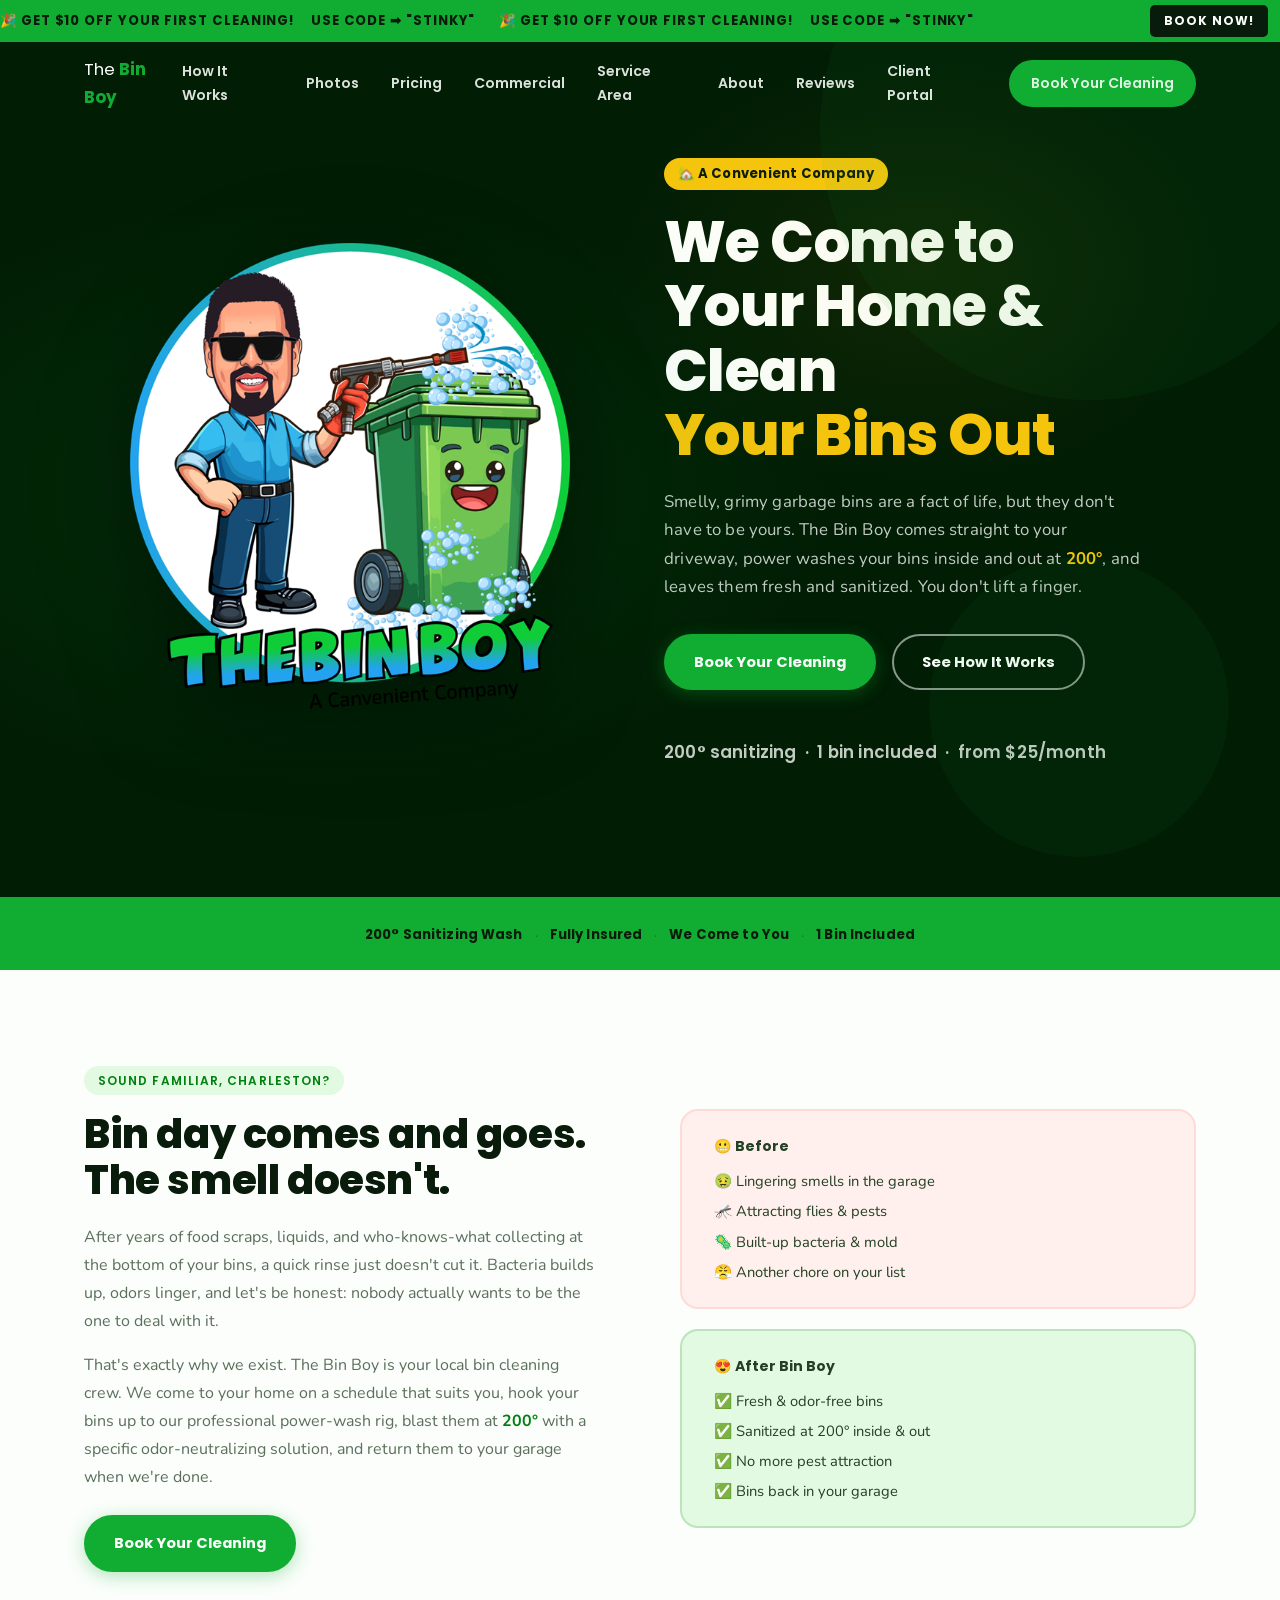
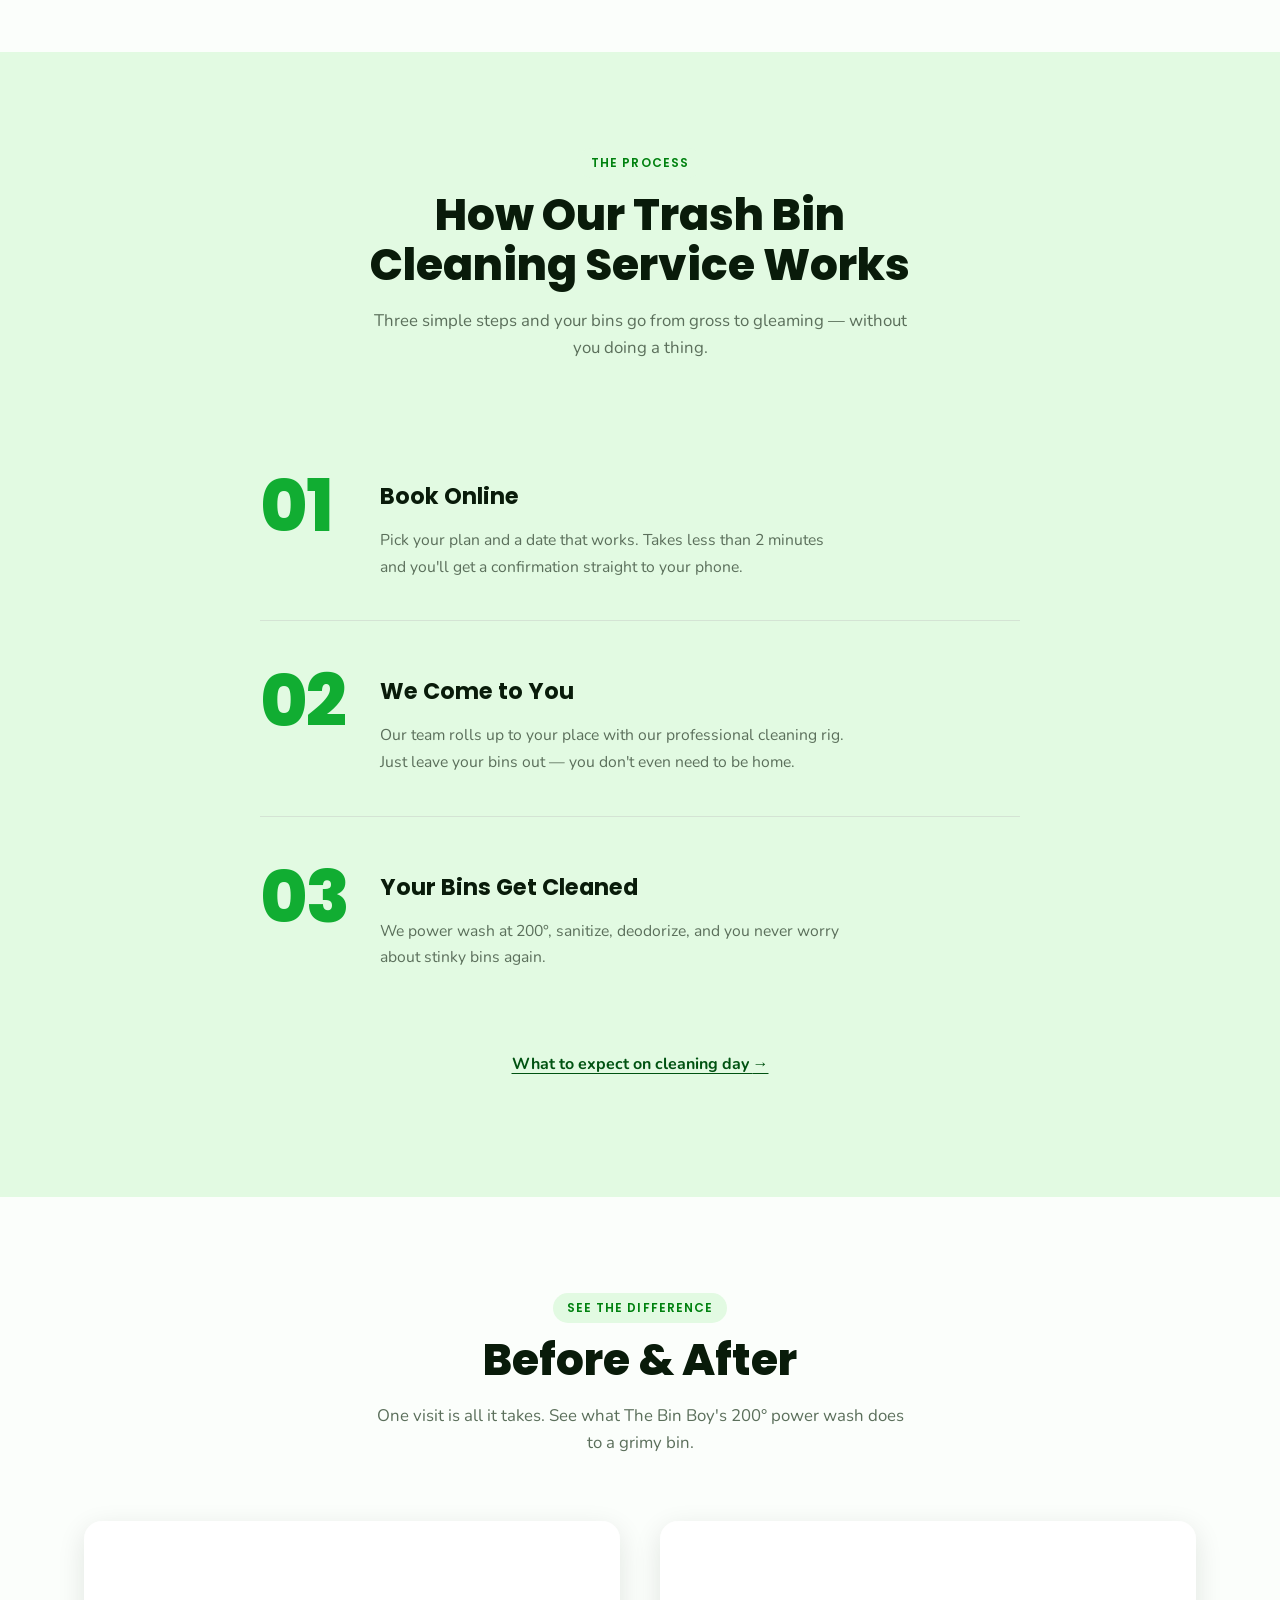
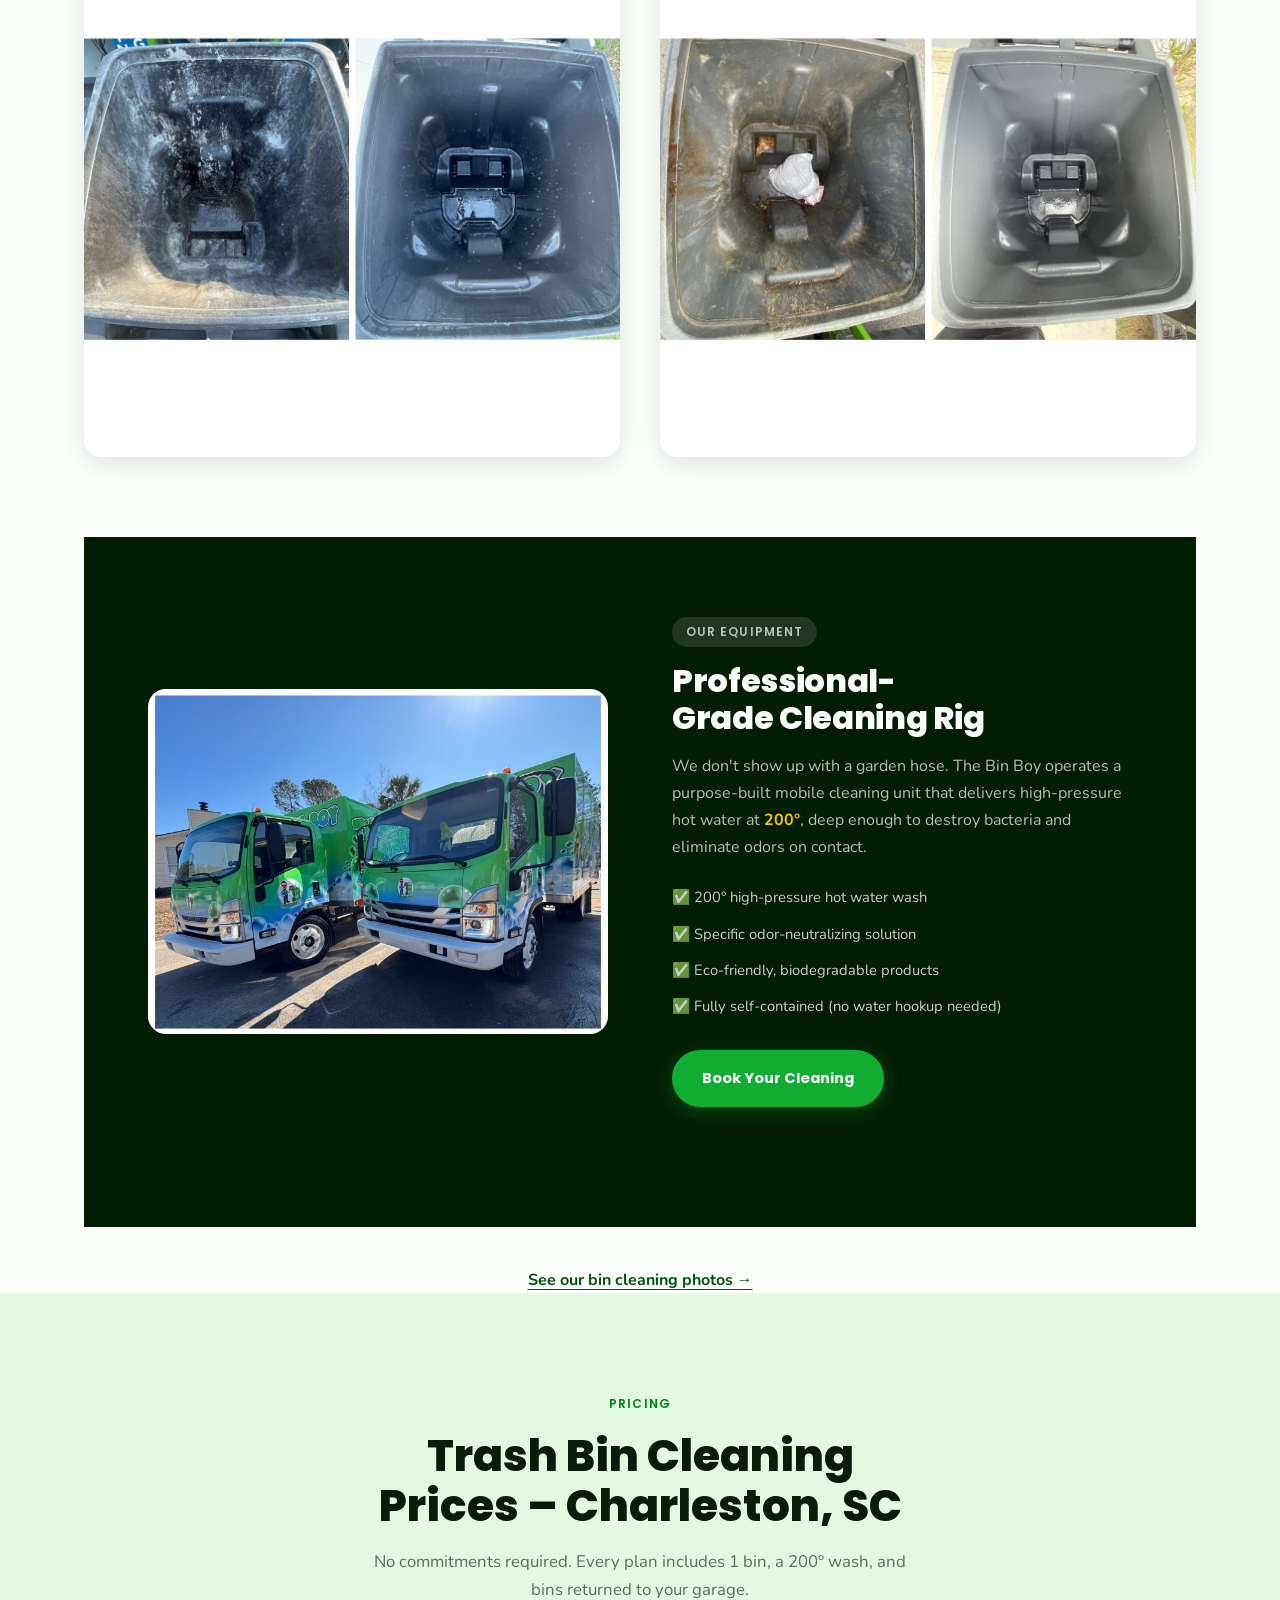
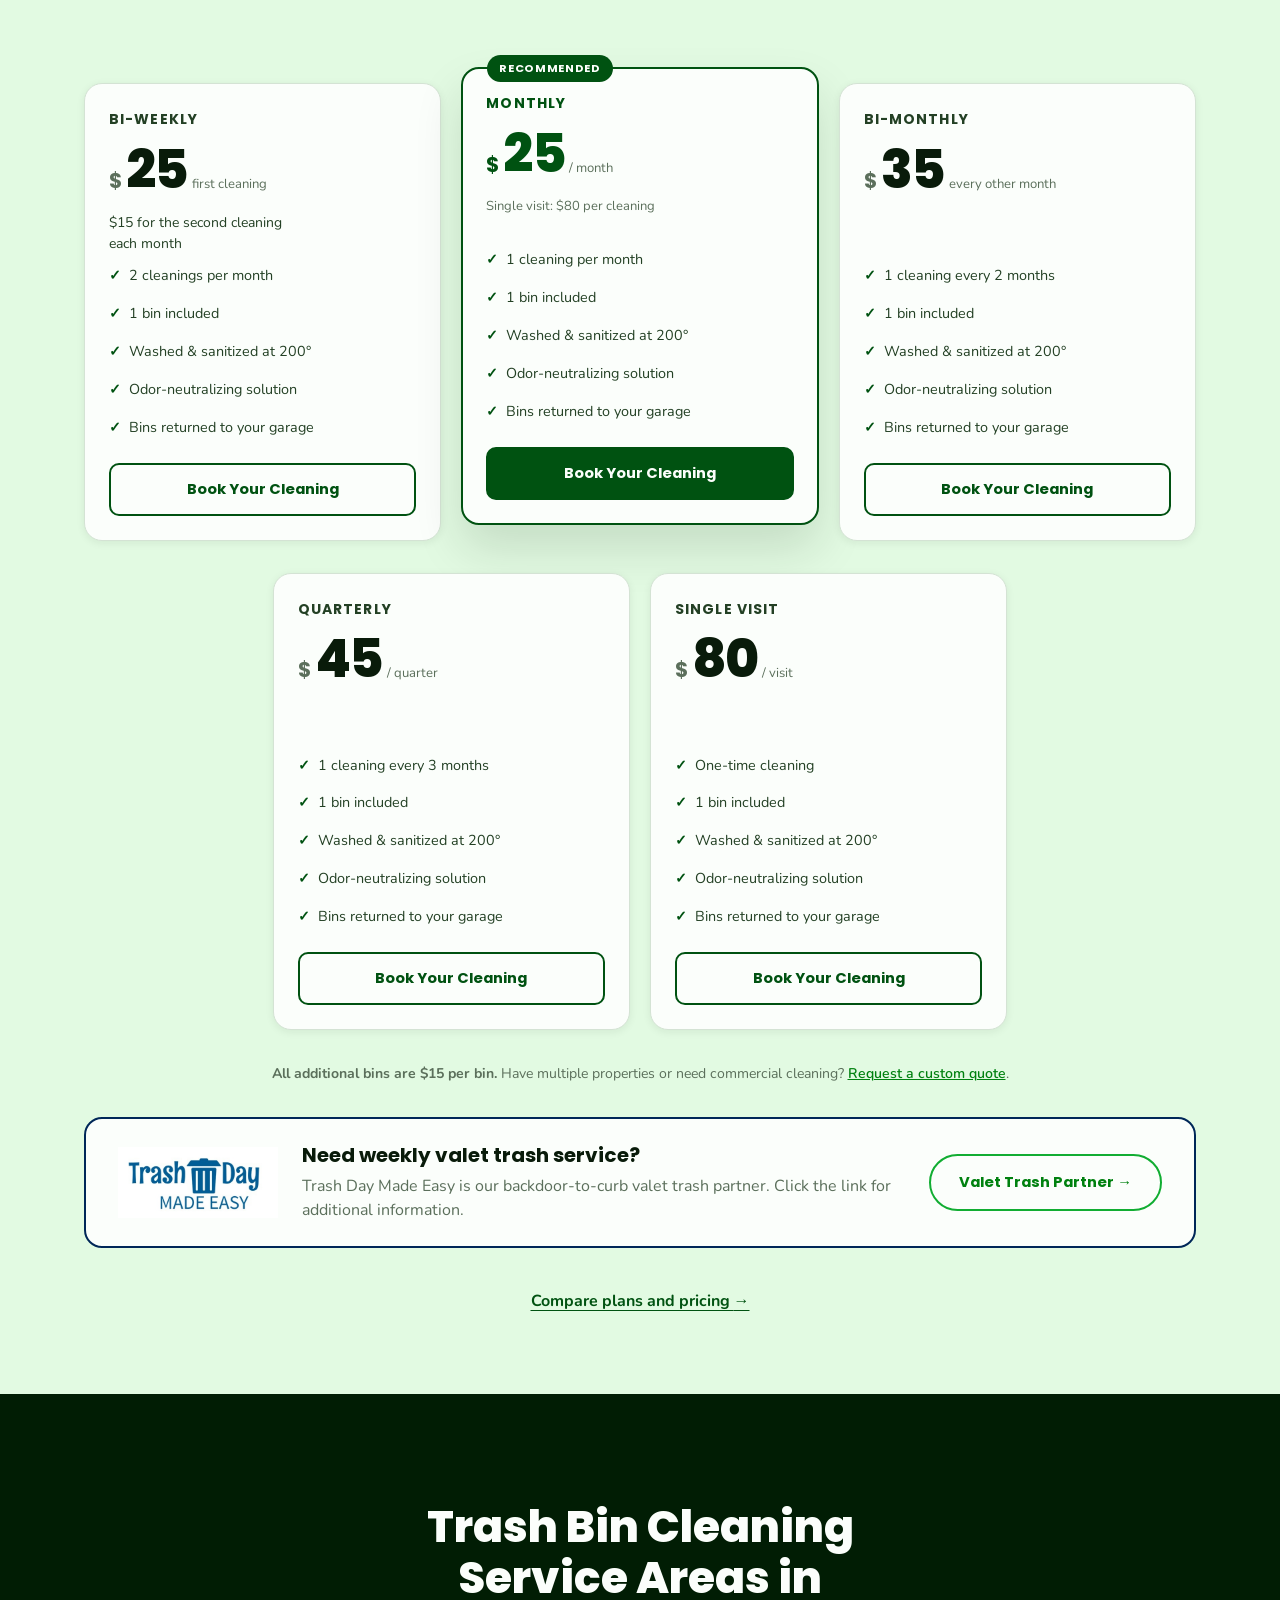
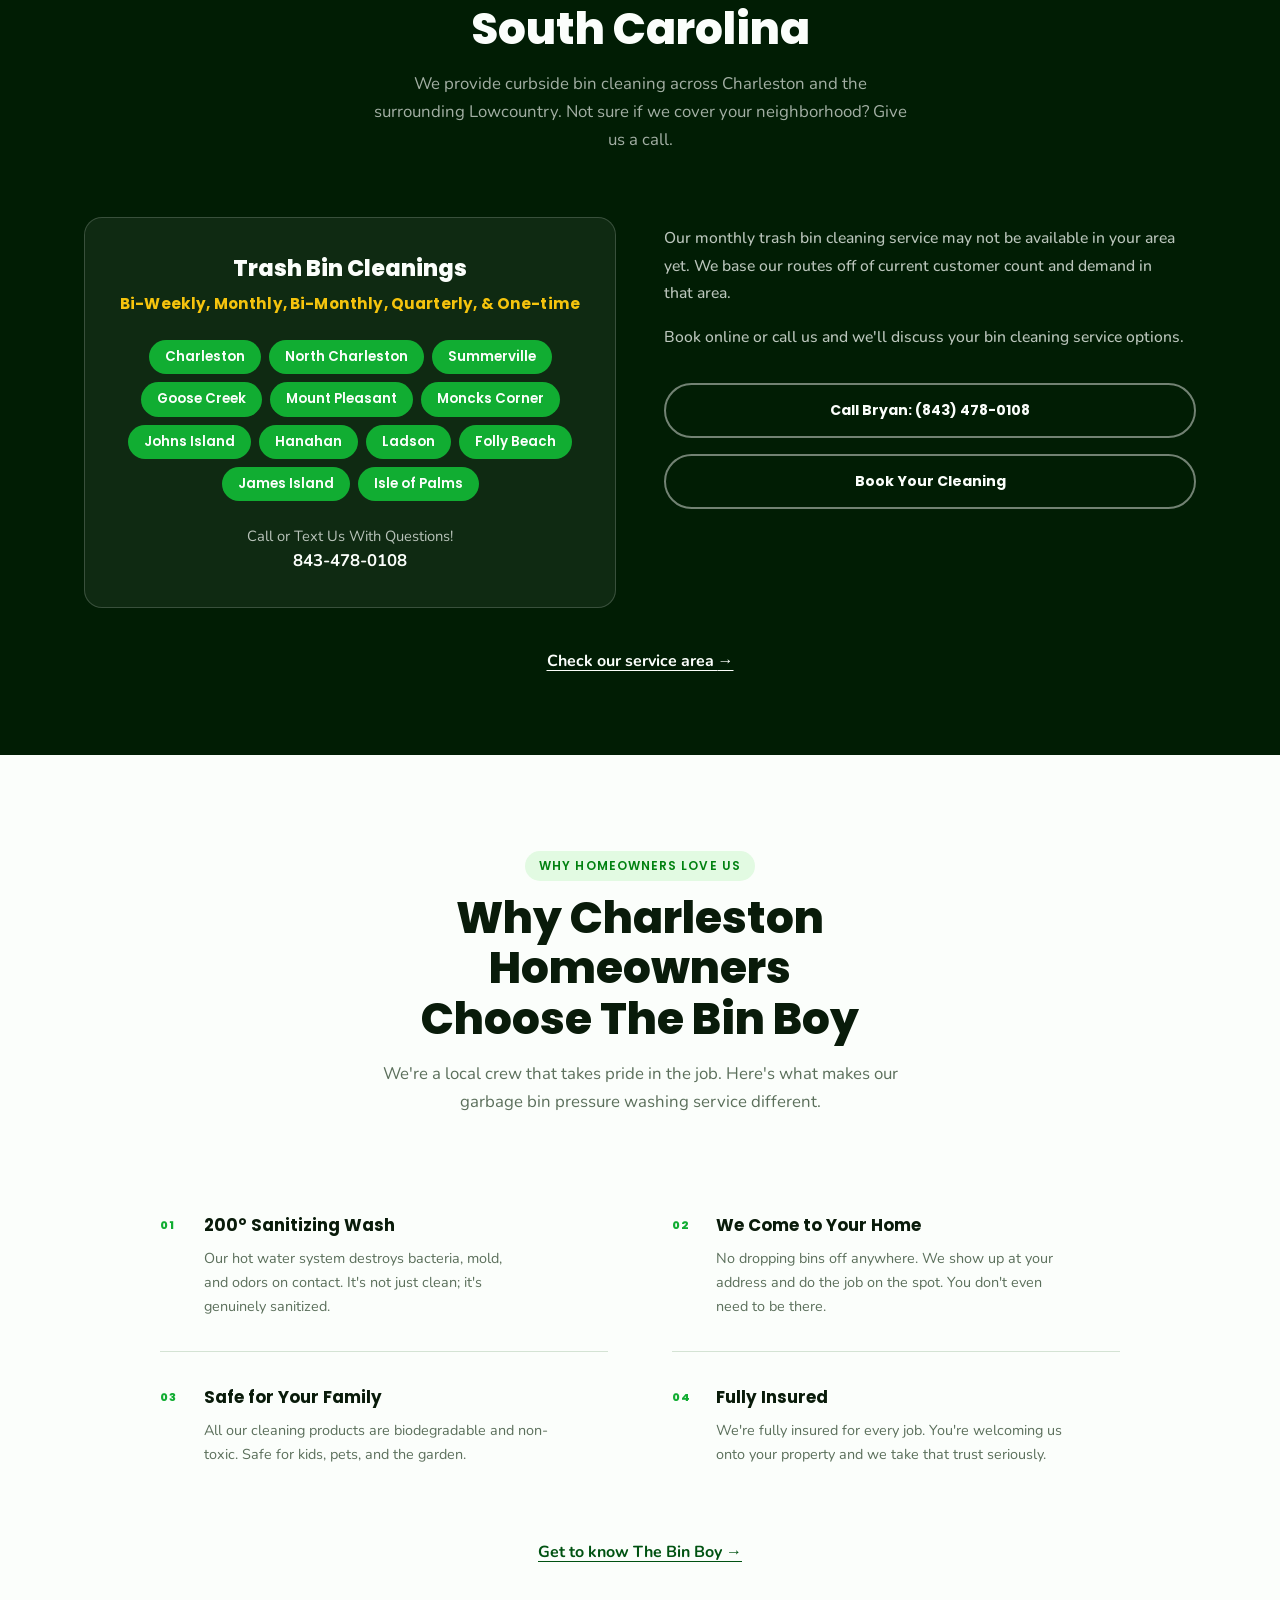
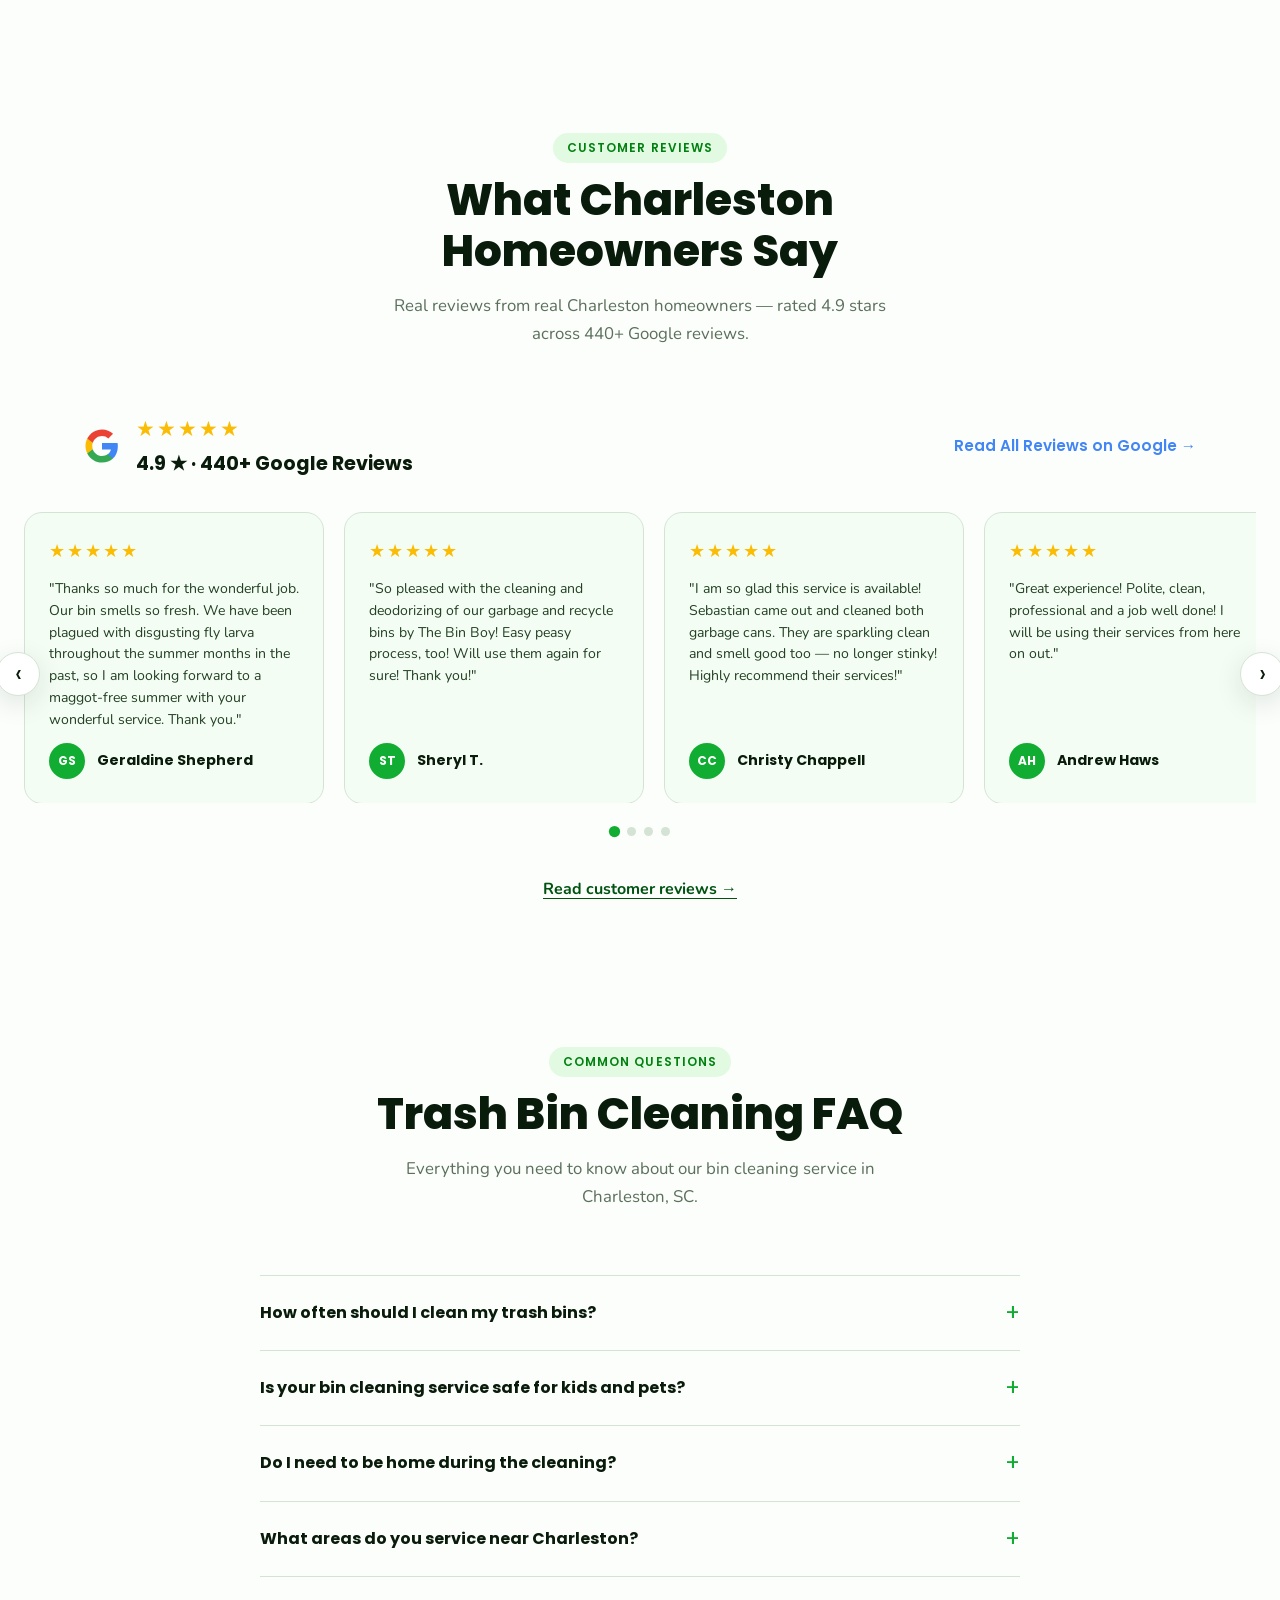
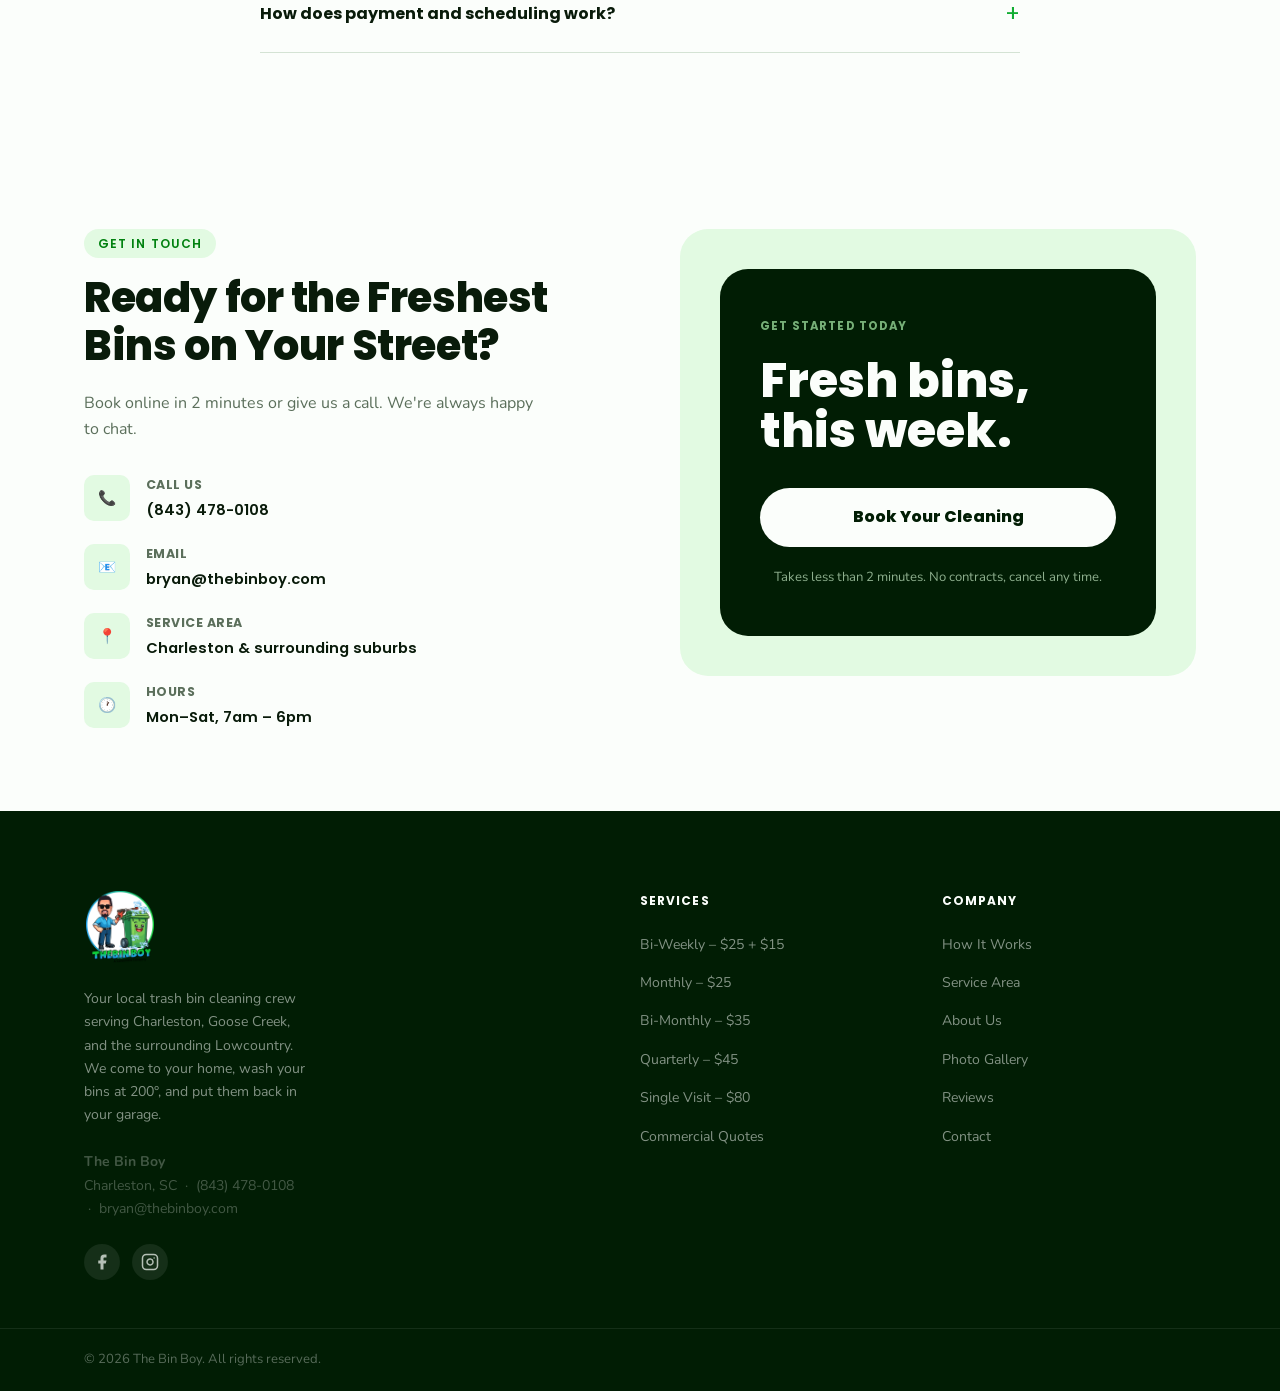
==== index.html @ 01824b54 "Refine pricing cards with clearer hierarchy and a recommended plan" ====
<!DOCTYPE html>
<html lang="en">
<head>
  <meta charset="UTF-8" />
  <meta name="viewport" content="width=device-width, initial-scale=1.0, viewport-fit=cover" />
  <title>Trash Bin Cleaning Charleston SC | The Bin Boy</title>
  <meta name="description" content="Professional trash and recycle bin cleaning in Charleston, SC and surrounding areas. Bi-weekly, monthly, bi-monthly, quarterly, and one-time cleanings at 200°. Book online in minutes." />
  <link rel="canonical" href="https://thebinboy.com/" />

  <!-- Favicon -->
  <link rel="icon" type="image/png" sizes="48x48" href="images/favicon-48.png" />
  <link rel="apple-touch-icon" href="images/apple-touch-icon.png" />

  <!-- Open Graph -->
  <meta property="og:locale" content="en_US" />
  <meta property="og:type" content="website" />
  <meta property="og:site_name" content="The Bin Boy" />
  <meta property="og:title" content="Trash Bin Cleaning Charleston SC | The Bin Boy" />
  <meta property="og:description" content="Professional trash and recycle bin cleaning in Charleston, SC and the Lowcountry. Bi-weekly, monthly, bi-monthly, quarterly, and one-time cleanings from $25. Book online in minutes." />
  <meta property="og:url" content="https://thebinboy.com/" />
  <meta property="og:image" content="https://thebinboy.com/images/logo.png" />

  <!-- Twitter -->
  <meta name="twitter:card" content="summary_large_image" />
  <meta name="twitter:title" content="Trash Bin Cleaning Charleston SC | The Bin Boy" />
  <meta name="twitter:description" content="Professional trash and recycle bin cleaning in Charleston, SC and the Lowcountry. Bi-weekly, monthly, bi-monthly, quarterly, and one-time cleanings from $25." />
  <meta name="twitter:image" content="https://thebinboy.com/images/logo.png" />

  <link rel="preconnect" href="https://fonts.googleapis.com" />
  <link rel="preconnect" href="https://fonts.gstatic.com" crossorigin />
  <link href="https://fonts.googleapis.com/css2?family=Poppins:wght@400;600;700;800&family=Nunito:wght@400;500;600&display=swap" rel="stylesheet" />
  <link rel="stylesheet" href="styles.css" />
  <!--
    ===== STRUCTURED DATA (JSON-LD) =====
    Single @graph = one source of truth for the whole site. Edit business facts
    (phone, email, hours, service area, prices, reviews) here and they flow
    everywhere. All entities are cross-linked by @id (#business, #website,
    #webpage, #service-*, etc.), so there are no duplicate/conflicting entities.
    aggregateRating + review reflect REAL, on-page Google reviews (see the
    reviews carousel). Keep the schema values in sync with the visible reviews
    and ratings; update reviewCount/ratingValue as the real Google totals change.
    commercial.html has its own Service schema that references this same
    #business @id via provider, keeping entity identity consistent site-wide.
  -->
  <script type="application/ld+json">
  {
    "@context": "https://schema.org",
    "@graph": [
      {
        "@type": ["LocalBusiness", "HomeAndConstructionBusiness"],
        "@id": "https://thebinboy.com/#business",
        "name": "The Bin Boy",
        "url": "https://thebinboy.com/",
        "telephone": "+18434780108",
        "email": "bryan@thebinboy.com",
        "description": "Professional trash and recycle bin cleaning service in Charleston, SC and surrounding areas. We come to your home, clean your bins at 200°, and return them to your garage.",
        "slogan": "A Convenient Company",
        "logo": {
          "@type": "ImageObject",
          "@id": "https://thebinboy.com/#logo",
          "url": "https://thebinboy.com/images/logo.png",
          "caption": "The Bin Boy"
        },
        "image": { "@id": "https://thebinboy.com/#logo" },
        "founder": { "@type": "Person", "name": "Bryan" },
        "address": {
          "@type": "PostalAddress",
          "addressLocality": "Charleston",
          "addressRegion": "SC",
          "addressCountry": "US"
        },
        "areaServed": [
          { "@type": "City", "name": "Charleston, SC" },
          { "@type": "City", "name": "North Charleston, SC" },
          { "@type": "City", "name": "Summerville, SC" },
          { "@type": "City", "name": "Goose Creek, SC" },
          { "@type": "City", "name": "Mount Pleasant, SC" },
          { "@type": "City", "name": "Moncks Corner, SC" },
          { "@type": "City", "name": "Johns Island, SC" },
          { "@type": "City", "name": "Hanahan, SC" },
          { "@type": "City", "name": "Ladson, SC" },
          { "@type": "City", "name": "Folly Beach, SC" },
          { "@type": "City", "name": "James Island, SC" },
          { "@type": "City", "name": "Isle of Palms, SC" }
        ],
        "openingHoursSpecification": {
          "@type": "OpeningHoursSpecification",
          "dayOfWeek": ["Monday", "Tuesday", "Wednesday", "Thursday", "Friday", "Saturday"],
          "opens": "07:00",
          "closes": "18:00"
        },
        "priceRange": "$$",
        "contactPoint": {
          "@type": "ContactPoint",
          "telephone": "+18434780108",
          "email": "bryan@thebinboy.com",
          "contactType": "customer service",
          "areaServed": "US-SC",
          "availableLanguage": "English"
        },
        "sameAs": [
          "https://www.facebook.com/TheBInBoy.SC/",
          "https://www.instagram.com/thebinboysc/",
          "https://www.google.com/search?kgmid=/g/11rgm1mhmt"
        ],
        "hasOfferCatalog": {
          "@type": "OfferCatalog",
          "name": "Bin Cleaning Plans",
          "itemListElement": [
            { "@id": "https://thebinboy.com/#offer-biweekly" },
            { "@id": "https://thebinboy.com/#offer-monthly" },
            { "@id": "https://thebinboy.com/#offer-bimonthly" },
            { "@id": "https://thebinboy.com/#offer-quarterly" },
            { "@id": "https://thebinboy.com/#offer-onetime" }
          ]
        },
        "aggregateRating": {
          "@type": "AggregateRating",
          "ratingValue": "4.9",
          "reviewCount": "440",
          "bestRating": "5",
          "worstRating": "1"
        },
        "review": [
          {
            "@type": "Review",
            "author": { "@type": "Person", "name": "Geraldine Shepherd" },
            "datePublished": "2026-06-06",
            "reviewRating": { "@type": "Rating", "ratingValue": "5", "bestRating": "5" },
            "reviewBody": "Thanks so much for the wonderful job. Our bin smells so fresh. We have been plagued with disgusting fly larva throughout the summer months in the past, so I am looking forward to a maggot-free summer with your wonderful service. Thank you."
          },
          {
            "@type": "Review",
            "author": { "@type": "Person", "name": "Sheryl T." },
            "datePublished": "2026-05-30",
            "reviewRating": { "@type": "Rating", "ratingValue": "5", "bestRating": "5" },
            "reviewBody": "So pleased with the cleaning and deodorizing of our garbage and recycle bins by The Bin Boy! Easy peasy process, too! Will use them again for sure! Thank you!"
          },
          {
            "@type": "Review",
            "author": { "@type": "Person", "name": "Christy Chappell" },
            "datePublished": "2026-05-20",
            "reviewRating": { "@type": "Rating", "ratingValue": "5", "bestRating": "5" },
            "reviewBody": "I am so glad this service is available! Sebastian came out and cleaned both garbage cans. They are sparkling clean and smell good too — no longer stinky! Highly recommend their services!"
          },
          {
            "@type": "Review",
            "author": { "@type": "Person", "name": "Andrew Haws" },
            "datePublished": "2026-06-06",
            "reviewRating": { "@type": "Rating", "ratingValue": "5", "bestRating": "5" },
            "reviewBody": "Great experience! Polite, clean, professional and a job well done! I will be using their services from here on out."
          },
          {
            "@type": "Review",
            "author": { "@type": "Person", "name": "Alexis Waldrop" },
            "datePublished": "2026-05-20",
            "reviewRating": { "@type": "Rating", "ratingValue": "5", "bestRating": "5" },
            "reviewBody": "I had a great experience with The Bin Boy! The scheduling process was stress-free and the actual service was quick. I'm so pleased with my clean bin!"
          },
          {
            "@type": "Review",
            "author": { "@type": "Person", "name": "Katherine Morgan" },
            "datePublished": "2026-03-20",
            "reviewRating": { "@type": "Rating", "ratingValue": "5", "bestRating": "5" },
            "reviewBody": "They did a great job! Trash cans look and smell clean and they even put them up closer to the house and away from the curb when they were finished. Highly recommend!"
          },
          {
            "@type": "Review",
            "author": { "@type": "Person", "name": "Sarah Miller" },
            "datePublished": "2025-10-20",
            "reviewRating": { "@type": "Rating", "ratingValue": "5", "bestRating": "5" },
            "reviewBody": "I am VERY impressed! Our trashcan smelled horrendous from fly-trap juice and we were having trouble with flies. After The Bin Boy cleaned and sanitized it, it looks like a new trashcan and smells great! Thank you again."
          }
        ]
      },
      {
        "@type": "WebSite",
        "@id": "https://thebinboy.com/#website",
        "url": "https://thebinboy.com/",
        "name": "The Bin Boy",
        "description": "Professional trash and recycle bin cleaning in Charleston, SC and the Lowcountry.",
        "publisher": { "@id": "https://thebinboy.com/#business" },
        "inLanguage": "en-US"
      },
      {
        "@type": "WebPage",
        "@id": "https://thebinboy.com/#webpage",
        "url": "https://thebinboy.com/",
        "name": "Trash Bin Cleaning Charleston SC | The Bin Boy",
        "description": "Professional trash and recycle bin cleaning in Charleston, SC and surrounding areas. Bi-weekly, monthly, bi-monthly, quarterly, and one-time cleanings at 200°. Book online in minutes.",
        "isPartOf": { "@id": "https://thebinboy.com/#website" },
        "about": { "@id": "https://thebinboy.com/#business" },
        "primaryImageOfPage": { "@id": "https://thebinboy.com/#logo" },
        "breadcrumb": { "@id": "https://thebinboy.com/#breadcrumb" },
        "inLanguage": "en-US"
      },
      {
        "@type": "BreadcrumbList",
        "@id": "https://thebinboy.com/#breadcrumb",
        "itemListElement": [
          { "@type": "ListItem", "position": 1, "name": "Home", "item": "https://thebinboy.com/" }
        ]
      },
      {
        "@type": "Service",
        "@id": "https://thebinboy.com/#service-biweekly",
        "name": "Bi-Weekly Trash Bin Cleaning",
        "serviceType": "Trash bin cleaning",
        "description": "2 cleanings per month for one bin, with a 200° wash, odor-neutralizing solution, and bins returned to your garage. Additional bins are $15 per bin.",
        "provider": {
          "@id": "https://thebinboy.com/#business"
        },
        "areaServed": {
          "@type": "AdministrativeArea",
          "name": "Charleston, SC and the Lowcountry"
        },
        "offers": {
          "@type": "Offer",
          "@id": "https://thebinboy.com/#offer-biweekly",
          "price": "25",
          "priceCurrency": "USD",
          "url": "https://clienthub.getjobber.com/hubs/de76b674-b23c-4e12-9114-a51409e7ab45/public/requests/369306/new?source=social_media",
          "description": "2 cleanings per month for one bin. No commitments required. Additional bins are $15 per bin. $25 for the first cleaning and $15 for the second cleaning each month ($40 total for two cleanings).",
          "name": "Bi-Weekly: $25 first cleaning, $15 second cleaning each month"
        }
      },
      {
        "@type": "Service",
        "@id": "https://thebinboy.com/#service-monthly",
        "name": "Monthly Trash Bin Cleaning",
        "serviceType": "Trash bin cleaning",
        "description": "1 cleaning per month for one bin, with a 200° wash, odor-neutralizing solution, and bins returned to your garage. Additional bins are $15 per bin.",
        "provider": {
          "@id": "https://thebinboy.com/#business"
        },
        "areaServed": {
          "@type": "AdministrativeArea",
          "name": "Charleston, SC and the Lowcountry"
        },
        "offers": {
          "@type": "Offer",
          "@id": "https://thebinboy.com/#offer-monthly",
          "price": "25",
          "priceCurrency": "USD",
          "url": "https://clienthub.getjobber.com/hubs/de76b674-b23c-4e12-9114-a51409e7ab45/public/requests/369306/new?source=social_media",
          "description": "1 cleaning per month for one bin. No commitments required. Additional bins are $15 per bin."
        }
      },
      {
        "@type": "Service",
        "@id": "https://thebinboy.com/#service-bimonthly",
        "name": "Bi-Monthly Trash Bin Cleaning",
        "serviceType": "Trash bin cleaning",
        "description": "1 cleaning every 2 months for one bin, with a 200° wash, odor-neutralizing solution, and bins returned to your garage. Additional bins are $15 per bin.",
        "provider": {
          "@id": "https://thebinboy.com/#business"
        },
        "areaServed": {
          "@type": "AdministrativeArea",
          "name": "Charleston, SC and the Lowcountry"
        },
        "offers": {
          "@type": "Offer",
          "@id": "https://thebinboy.com/#offer-bimonthly",
          "price": "35",
          "priceCurrency": "USD",
          "url": "https://clienthub.getjobber.com/hubs/de76b674-b23c-4e12-9114-a51409e7ab45/public/requests/369306/new?source=social_media",
          "description": "1 cleaning every 2 months for one bin. No commitments required. Additional bins are $15 per bin."
        }
      },
      {
        "@type": "Service",
        "@id": "https://thebinboy.com/#service-quarterly",
        "name": "Quarterly Trash Bin Cleaning",
        "serviceType": "Trash bin cleaning",
        "description": "1 cleaning every 3 months for one bin, with a 200° wash, odor-neutralizing solution, and bins returned to your garage. Additional bins are $15 per bin.",
        "provider": {
          "@id": "https://thebinboy.com/#business"
        },
        "areaServed": {
          "@type": "AdministrativeArea",
          "name": "Charleston, SC and the Lowcountry"
        },
        "offers": {
          "@type": "Offer",
          "@id": "https://thebinboy.com/#offer-quarterly",
          "price": "45",
          "priceCurrency": "USD",
          "url": "https://clienthub.getjobber.com/hubs/de76b674-b23c-4e12-9114-a51409e7ab45/public/requests/369306/new?source=social_media",
          "description": "1 cleaning every 3 months for one bin. No commitments required. Additional bins are $15 per bin."
        }
      },
      {
        "@type": "Service",
        "@id": "https://thebinboy.com/#service-onetime",
        "name": "Single Visit Trash Bin Cleaning",
        "serviceType": "Trash bin cleaning",
        "description": "One-time cleaning for one bin, with a 200° wash, odor-neutralizing solution, and bins returned to your garage. Additional bins are $15 per bin.",
        "provider": {
          "@id": "https://thebinboy.com/#business"
        },
        "areaServed": {
          "@type": "AdministrativeArea",
          "name": "Charleston, SC and the Lowcountry"
        },
        "offers": {
          "@type": "Offer",
          "@id": "https://thebinboy.com/#offer-onetime",
          "price": "80",
          "priceCurrency": "USD",
          "url": "https://clienthub.getjobber.com/hubs/de76b674-b23c-4e12-9114-a51409e7ab45/public/requests/369306/new?source=social_media",
          "description": "One-time cleaning for one bin. No commitments required. Additional bins are $15 per bin."
        }
      },
      {
        "@type": "FAQPage",
        "@id": "https://thebinboy.com/#faqpage",
        "isPartOf": { "@id": "https://thebinboy.com/#webpage" },
        "mainEntity": [
          {
            "@type": "Question",
            "name": "How often should I clean my trash bins?",
            "acceptedAnswer": {
              "@type": "Answer",
              "text": "For most households in Charleston, a monthly clean is ideal — especially in South Carolina's heat and humidity, which speeds up bacteria growth and odor. Quarterly works well if your bins don't get heavy organic waste. Our Monthly Plan is $25 per month for one bin, with additional bins at $15 per bin."
            }
          },
          {
            "@type": "Question",
            "name": "Is your bin cleaning service safe for kids and pets?",
            "acceptedAnswer": {
              "@type": "Answer",
              "text": "Yes. We use biodegradable, non-toxic odor-neutralizing solution that's completely safe for children, pets, and your garden. Everything we use is eco-friendly and washes away cleanly."
            }
          },
          {
            "@type": "Question",
            "name": "Do I need to be home during the cleaning?",
            "acceptedAnswer": {
              "@type": "Answer",
              "text": "No. Just leave your bins at the curb or driveway and we'll handle everything. We'll text you when we're on the way and again when we're done — and we'll return your bins to your garage or wherever you prefer."
            }
          },
          {
            "@type": "Question",
            "name": "What areas do you service near Charleston?",
            "acceptedAnswer": {
              "@type": "Answer",
              "text": "We currently service Charleston, North Charleston, Summerville, Goose Creek, Mount Pleasant, Moncks Corner, Johns Island, Hanahan, Ladson, Folly Beach, James Island, and Isle of Palms. Monthly routes are based on customer density in each area; if your neighborhood isn't covered yet, get in touch and we'll add you to the waitlist."
            }
          },
          {
            "@type": "Question",
            "name": "How does payment and scheduling work?",
            "acceptedAnswer": {
              "@type": "Answer",
              "text": "Book online via the button above or call Bryan at (843) 478-0108. We'll confirm your service date and send a reminder before each visit. Monthly customers are billed monthly: no long-term contracts, cancel any time."
            }
          }
        ]
      }
    ]
  }
  </script>
</head>
<body>

  <a href="#main-content" class="skip-link">Skip to main content</a>

  <!-- ===== PROMO BANNER ===== -->
  <div class="promo-banner">
    <div class="promo-banner__track">
      <span class="promo-banner__content">
        🎉 GET $10 OFF YOUR FIRST CLEANING! &nbsp;&nbsp; USE CODE ➡ "STINKY" &nbsp;&nbsp;&nbsp;&nbsp;&nbsp;
      </span>
      <span class="promo-banner__content" aria-hidden="true">
        🎉 GET $10 OFF YOUR FIRST CLEANING! &nbsp;&nbsp; USE CODE ➡ "STINKY" &nbsp;&nbsp;&nbsp;&nbsp;&nbsp;
      </span>
    </div>
    <a href="https://clienthub.getjobber.com/hubs/de76b674-b23c-4e12-9114-a51409e7ab45/public/requests/369306/new?source=social_media" class="promo-banner__btn" target="_blank" rel="noopener">BOOK NOW!</a>
  </div>

  <!-- ===== NAVBAR ===== -->
  <header class="navbar" id="navbar">
    <div class="container navbar__inner">
      <a href="/" class="navbar__logo">
        <span class="logo-text">The <strong>Bin Boy</strong></span>
      </a>
      <nav class="navbar__links" id="navLinks" aria-label="Main navigation">
        <a href="how-it-works.html">How It Works</a>
        <a href="photos.html">Photos</a>
        <a href="pricing.html">Pricing</a>
        <a href="commercial.html">Commercial</a>
        <a href="service-area.html">Service Area</a>
        <a href="about.html">About</a>
        <a href="reviews.html">Reviews</a>
        <a href="https://clienthub.getjobber.com/client_hubs/de76b674-b23c-4e12-9114-a51409e7ab45/login/new?source=share_login" target="_blank" rel="noopener">Client Portal</a>
        <a href="https://clienthub.getjobber.com/hubs/de76b674-b23c-4e12-9114-a51409e7ab45/public/requests/369306/new?source=social_media" target="_blank" rel="noopener" class="btn btn--nav">Book Your Cleaning</a>
      </nav>
      <button class="navbar__burger" id="burgerBtn" aria-label="Toggle menu" aria-expanded="false">
        <span></span><span></span><span></span>
      </button>
    </div>
  </header>

  <main id="main-content">

  <!-- ===== HERO ===== -->
  <section class="hero">
    <div class="hero__bg-shapes">
      <div class="shape shape-1"></div>
      <div class="shape shape-2"></div>
    </div>
    <div class="container hero__inner">

      <!-- Logo LEFT -->
      <div class="hero__logo-wrap">
        <img src="images/logo.png" alt="The Bin Boy – A Convenient Company" class="hero__logo-img" width="600" height="643" loading="eager" fetchpriority="high" />
      </div>

      <!-- Text RIGHT -->
      <div class="hero__text">
        <span class="badge">🏡 A Convenient Company</span>
        <h1>We Come to<br />Your Home &amp; Clean<br /><em>Your Bins Out</em></h1>
        <p>Smelly, grimy garbage bins are a fact of life, but they don't have to be yours. The Bin Boy comes straight to your driveway, power washes your bins inside and out at <strong>200°</strong>, and leaves them fresh and sanitized. You don't lift a finger.</p>
        <div class="hero__ctas">
          <a href="https://clienthub.getjobber.com/hubs/de76b674-b23c-4e12-9114-a51409e7ab45/public/requests/369306/new?source=social_media" target="_blank" rel="noopener" class="btn btn--primary">Book Your Cleaning</a>
          <a href="how-it-works.html" class="btn btn--outline">See How It Works</a>
        </div>
        <p class="hero__specs">200° sanitizing &nbsp;·&nbsp; 1 bin included &nbsp;·&nbsp; from $25/month</p>
      </div>

    </div>
  </section>

  <!-- ===== TRUST BAR ===== -->
  <section class="trust-bar">
    <div class="container trust-bar__inner">
      <span class="trust-item" data-animate>200° Sanitizing Wash</span>
      <span class="trust-sep" aria-hidden="true">·</span>
      <span class="trust-item" data-animate>Fully Insured</span>
      <span class="trust-sep" aria-hidden="true">·</span>
      <span class="trust-item" data-animate>We Come to You</span>
      <span class="trust-sep" aria-hidden="true">·</span>
      <span class="trust-item" data-animate>1 Bin Included</span>
    </div>
  </section>

  <!-- ===== THE PROBLEM ===== -->
  <section class="section problem" id="about">
    <div class="container problem__inner">
      <div class="problem__text">
        <span class="section-tag">Sound Familiar, Charleston?</span>
        <h2>Bin day comes and goes.<br />The smell doesn't.</h2>
        <p>After years of food scraps, liquids, and who-knows-what collecting at the bottom of your bins, a quick rinse just doesn't cut it. Bacteria builds up, odors linger, and let's be honest: nobody actually wants to be the one to deal with it.</p>
        <p>That's exactly why we exist. The Bin Boy is your local bin cleaning crew. We come to your home on a schedule that suits you, hook your bins up to our professional power-wash rig, blast them at <strong>200°</strong> with a specific odor-neutralizing solution, and return them to your garage when we're done.</p>
        <a href="https://clienthub.getjobber.com/hubs/de76b674-b23c-4e12-9114-a51409e7ab45/public/requests/369306/new?source=social_media" target="_blank" rel="noopener" class="btn btn--primary">Book Your Cleaning</a>
      </div>
      <div class="problem__cards">
        <div class="problem-card problem-card--bad">
          <div class="problem-card__label">😬 Before</div>
          <ul>
            <li>🤢 Lingering smells in the garage</li>
            <li>🦟 Attracting flies &amp; pests</li>
            <li>🦠 Built-up bacteria &amp; mold</li>
            <li>😤 Another chore on your list</li>
          </ul>
        </div>
        <div class="problem-card problem-card--good">
          <div class="problem-card__label">😍 After Bin Boy</div>
          <ul>
            <li>✅ Fresh &amp; odor-free bins</li>
            <li>✅ Sanitized at 200° inside &amp; out</li>
            <li>✅ No more pest attraction</li>
            <li>✅ Bins back in your garage</li>
          </ul>
        </div>
      </div>
    </div>
  </section>

  <!-- ===== HOW IT WORKS ===== -->
  <section class="section how-it-works" id="how-it-works">
    <div class="container">
      <div class="section-header">
        <span class="section-tag">The Process</span>
        <h2>How Our Trash Bin Cleaning Service Works</h2>
        <p>Three simple steps and your bins go from gross to gleaming — without you doing a thing.</p>
      </div>
      <ol class="hiw-steps">
        <li class="hiw-step" data-animate style="--i:0">
          <div class="hiw-step__num">01</div>
          <div class="hiw-step__body">
            <h3>Book Online</h3>
            <p>Pick your plan and a date that works. Takes less than 2 minutes and you'll get a confirmation straight to your phone.</p>
          </div>
        </li>
        <li class="hiw-step" data-animate style="--i:1">
          <div class="hiw-step__num">02</div>
          <div class="hiw-step__body">
            <h3>We Come to You</h3>
            <p>Our team rolls up to your place with our professional cleaning rig. Just leave your bins out — you don't even need to be home.</p>
          </div>
        </li>
        <li class="hiw-step" data-animate style="--i:2">
          <div class="hiw-step__num">03</div>
          <div class="hiw-step__body">
            <h3>Your Bins Get Cleaned</h3>
            <p>We power wash at 200°, sanitize, deodorize, and you never worry about stinky bins again.</p>
          </div>
        </li>
      </ol>
      <p class="section-link"><a href="how-it-works.html">What to expect on cleaning day <span aria-hidden="true">&rarr;</span></a></p>
    </div>
  </section>

  <!-- ===== PHOTO GALLERY ===== -->
  <section class="section gallery" id="gallery">
    <div class="container">
      <div class="section-header">
        <span class="section-tag">See the Difference</span>
        <h2>Before &amp; After</h2>
        <p>One visit is all it takes. See what The Bin Boy's 200° power wash does to a grimy bin.</p>
      </div>

      <!-- Before / After Grid -->
      <div class="before-after-grid">
        <div class="ba-single" data-animate>
          <img src="images/before-after-1.jpg" alt="Trash bin before and after professional cleaning in Charleston SC" width="1080" height="1080" loading="lazy" />
        </div>
        <div class="ba-single" data-animate>
          <img src="images/before-after-2.jpg" alt="Garbage bin pressure washed clean by The Bin Boy" width="1080" height="1080" loading="lazy" />
        </div>
      </div>

      <!-- Van / Action Shot -->
      <div class="van-section" data-animate>
        <div class="van-img-wrap">
          <img src="images/trucks.jpg" alt="The Bin Boy bin cleaning service truck in Charleston SC" width="768" height="768" loading="lazy" />
        </div>
        <div class="van-text">
          <span class="section-tag">Our Equipment</span>
          <h3>Professional-Grade Cleaning Rig</h3>
          <p>We don't show up with a garden hose. The Bin Boy operates a purpose-built mobile cleaning unit that delivers high-pressure hot water at <strong>200°</strong>, deep enough to destroy bacteria and eliminate odors on contact.</p>
          <ul class="van-features">
            <li>✅ 200° high-pressure hot water wash</li>
            <li>✅ Specific odor-neutralizing solution</li>
            <li>✅ Eco-friendly, biodegradable products</li>
            <li>✅ Fully self-contained (no water hookup needed)</li>
          </ul>
          <a href="https://clienthub.getjobber.com/hubs/de76b674-b23c-4e12-9114-a51409e7ab45/public/requests/369306/new?source=social_media" target="_blank" rel="noopener" class="btn btn--primary">Book Your Cleaning</a>
        </div>
      </div>
      <p class="section-link"><a href="photos.html">See our bin cleaning photos <span aria-hidden="true">&rarr;</span></a></p>
    </div>
  </section>

  <!-- ===== SERVICES / PRICING ===== -->
  <section class="section services" id="services">
    <div class="container">
      <div class="section-header">
        <span class="section-tag">Pricing</span>
        <h2>Trash Bin Cleaning Prices – Charleston, SC</h2>
        <p>No commitments required. Every plan includes 1 bin, a 200° wash, and bins returned to your garage.</p>
      </div>
      <div class="pricing-cards">
        <div class="pricing-card" data-plan="biweekly" data-animate>
          <div class="pricing-card__summary">
            <h3 class="pricing-card__tier">Bi-Weekly</h3>
            <div class="pricing-card__price">
              <span class="price-dollar">$</span>
              <span class="price-amount">25</span>
              <span class="price-per">first cleaning</span>
            </div>
            <p class="pricing-card__billing">
              $15 for the second cleaning each month
            </p>
          </div>
          <ul class="pricing-card__features">
            <li>2 cleanings per month</li>
            <li>1 bin included</li>
            <li>Washed &amp; sanitized at 200°</li>
            <li>Odor-neutralizing solution</li>
            <li>Bins returned to your garage</li>
          </ul>
          <a
            href="https://clienthub.getjobber.com/hubs/de76b674-b23c-4e12-9114-a51409e7ab45/public/requests/369306/new?source=social_media"
            target="_blank"
            rel="noopener"
            class="btn btn--outline-green"
            >Book Your Cleaning</a
          >
        </div>
        <div
          class="pricing-card pricing-card--featured"
          data-plan="monthly"
          data-animate
        >
          <span class="pricing-card__badge">Recommended</span>
          <div class="pricing-card__summary">
            <h3 class="pricing-card__tier">Monthly</h3>
            <div class="pricing-card__price">
              <span class="price-dollar">$</span>
              <span class="price-amount">25</span>
              <span class="price-per">/ month</span>
            </div>
            <p class="pricing-card__comparison">
              Single visit: <span>$80 per cleaning</span>
            </p>
          </div>
          <ul class="pricing-card__features">
            <li>1 cleaning per month</li>
            <li>1 bin included</li>
            <li>Washed &amp; sanitized at 200°</li>
            <li>Odor-neutralizing solution</li>
            <li>Bins returned to your garage</li>
          </ul>
          <a
            href="https://clienthub.getjobber.com/hubs/de76b674-b23c-4e12-9114-a51409e7ab45/public/requests/369306/new?source=social_media"
            target="_blank"
            rel="noopener"
            class="btn btn--primary"
            >Book Your Cleaning</a
          >
        </div>
        <div class="pricing-card" data-plan="bimonthly" data-animate>
          <div class="pricing-card__summary">
            <h3 class="pricing-card__tier">Bi-Monthly</h3>
            <div class="pricing-card__price">
              <span class="price-dollar">$</span>
              <span class="price-amount">35</span>
              <span class="price-per">every other month</span>
            </div>
          </div>
          <ul class="pricing-card__features">
            <li>1 cleaning every 2 months</li>
            <li>1 bin included</li>
            <li>Washed &amp; sanitized at 200°</li>
            <li>Odor-neutralizing solution</li>
            <li>Bins returned to your garage</li>
          </ul>
          <a
            href="https://clienthub.getjobber.com/hubs/de76b674-b23c-4e12-9114-a51409e7ab45/public/requests/369306/new?source=social_media"
            target="_blank"
            rel="noopener"
            class="btn btn--outline-green"
            >Book Your Cleaning</a
          >
        </div>
        <div class="pricing-card" data-plan="quarterly" data-animate>
          <div class="pricing-card__summary">
            <h3 class="pricing-card__tier">Quarterly</h3>
            <div class="pricing-card__price">
              <span class="price-dollar">$</span>
              <span class="price-amount">45</span>
              <span class="price-per">/ quarter</span>
            </div>
          </div>
          <ul class="pricing-card__features">
            <li>1 cleaning every 3 months</li>
            <li>1 bin included</li>
            <li>Washed &amp; sanitized at 200°</li>
            <li>Odor-neutralizing solution</li>
            <li>Bins returned to your garage</li>
          </ul>
          <a
            href="https://clienthub.getjobber.com/hubs/de76b674-b23c-4e12-9114-a51409e7ab45/public/requests/369306/new?source=social_media"
            target="_blank"
            rel="noopener"
            class="btn btn--outline-green"
            >Book Your Cleaning</a
          >
        </div>
        <div class="pricing-card" data-plan="onetime" data-animate>
          <div class="pricing-card__summary">
            <h3 class="pricing-card__tier">Single Visit</h3>
            <div class="pricing-card__price">
              <span class="price-dollar">$</span>
              <span class="price-amount">80</span>
              <span class="price-per">/ visit</span>
            </div>
          </div>
          <ul class="pricing-card__features">
            <li>One-time cleaning</li>
            <li>1 bin included</li>
            <li>Washed &amp; sanitized at 200°</li>
            <li>Odor-neutralizing solution</li>
            <li>Bins returned to your garage</li>
          </ul>
          <a
            href="https://clienthub.getjobber.com/hubs/de76b674-b23c-4e12-9114-a51409e7ab45/public/requests/369306/new?source=social_media"
            target="_blank"
            rel="noopener"
            class="btn btn--outline-green"
            >Book Your Cleaning</a
          >
        </div>
      </div>
          <p class="pricing-note"><strong>All additional bins are $15 per bin.</strong> Have multiple properties or need commercial cleaning? <a href="commercial.html">Request a custom quote</a>.</p>

      <div class="partner-callout">
        <img src="images/tdme-logo.jpg" alt="Trash Day Made Easy" class="partner-callout__logo" width="220" height="88" loading="lazy" />
        <div class="partner-callout__text">
          <strong>Need weekly valet trash service?</strong>
          <span>Trash Day Made Easy is our backdoor-to-curb valet trash partner. Click the link for additional information.</span>
        </div>
        <a href="https://trashdaymadeeasy.com/residential" target="_blank" rel="noopener" class="btn btn--outline-green">Valet Trash Partner &rarr;</a>
      </div>
      <p class="section-link"><a href="pricing.html">Compare plans and pricing <span aria-hidden="true">&rarr;</span></a></p>
    </div>
  </section>

  <!-- ===== SERVICE AREA ===== -->
  <section class="section service-area" id="service-area">
    <div class="container">
      <div class="section-header">
        <h2>Trash Bin Cleaning Service Areas in South Carolina</h2>
        <p>We provide curbside bin cleaning across Charleston and the surrounding Lowcountry. Not sure if we cover your neighborhood? Give us a call.</p>
      </div>
      <div class="service-area__inner">

        <!-- Area card -->
        <div class="sa-card" data-animate>
          <h3 class="sa-card__title">Trash Bin Cleanings</h3>
          <p class="sa-card__subtitle">Bi-Weekly, Monthly, Bi-Monthly, Quarterly, &amp; One-time</p>
          <div class="sa-locations">
            <span class="sa-loc">Charleston</span>
            <span class="sa-loc">North Charleston</span>
            <span class="sa-loc">Summerville</span>
            <span class="sa-loc">Goose Creek</span>
            <span class="sa-loc">Mount Pleasant</span>
            <span class="sa-loc">Moncks Corner</span>
            <span class="sa-loc">Johns Island</span>
            <span class="sa-loc">Hanahan</span>
            <span class="sa-loc">Ladson</span>
            <span class="sa-loc">Folly Beach</span>
            <span class="sa-loc">James Island</span>
            <span class="sa-loc">Isle of Palms</span>
          </div>
          <p class="sa-card__contact">Call or Text Us With Questions!<br /><strong>843-478-0108</strong></p>
        </div>

        <!-- Note + CTAs -->
        <div class="sa-note" data-animate>
          <p>Our monthly trash bin cleaning service may not be available in your area yet. We base our routes off of current customer count and demand in that area.</p>
          <p>Book online or call us and we'll discuss your bin cleaning service options.</p>
          <div class="sa-note__btns">
            <a href="tel:+18434780108" class="btn sa-btn">Call Bryan: (843) 478-0108</a>
            <a href="https://clienthub.getjobber.com/hubs/de76b674-b23c-4e12-9114-a51409e7ab45/public/requests/369306/new?source=social_media" target="_blank" rel="noopener" class="btn sa-btn">Book Your Cleaning</a>
          </div>
        </div>

      </div>
      <p class="section-link"><a href="service-area.html">Check our service area <span aria-hidden="true">&rarr;</span></a></p>
    </div>
  </section>

  <!-- ===== WHY US ===== -->
  <section class="section why-us" id="why-us">
    <div class="container">
      <div class="section-header">
        <span class="section-tag">Why Homeowners Love Us</span>
        <h2>Why Charleston Homeowners<br />Choose The Bin Boy</h2>
        <p>We're a local crew that takes pride in the job. Here's what makes our garbage bin pressure washing service different.</p>
      </div>
      <div class="why-manifest">
        <div class="wm-item" data-animate>
          <span class="wm-num">01</span>
          <div class="wm-body">
            <h3>200° Sanitizing Wash</h3>
            <p>Our hot water system destroys bacteria, mold, and odors on contact. It's not just clean; it's genuinely sanitized.</p>
          </div>
        </div>
        <div class="wm-item" data-animate>
          <span class="wm-num">02</span>
          <div class="wm-body">
            <h3>We Come to Your Home</h3>
            <p>No dropping bins off anywhere. We show up at your address and do the job on the spot. You don't even need to be there.</p>
          </div>
        </div>
        <div class="wm-item" data-animate>
          <span class="wm-num">03</span>
          <div class="wm-body">
            <h3>Safe for Your Family</h3>
            <p>All our cleaning products are biodegradable and non-toxic. Safe for kids, pets, and the garden.</p>
          </div>
        </div>
        <div class="wm-item" data-animate>
          <span class="wm-num">04</span>
          <div class="wm-body">
            <h3>Fully Insured</h3>
            <p>We're fully insured for every job. You're welcoming us onto your property and we take that trust seriously.</p>
          </div>
        </div>
      </div>
      <p class="section-link"><a href="about.html">Get to know The Bin Boy <span aria-hidden="true">&rarr;</span></a></p>
    </div>
  </section>

  <!-- ===== GOOGLE REVIEWS MARQUEE ===== -->
  <section class="google-reviews-section" id="reviews">
    <div class="container">
      <div class="section-header">
        <span class="section-tag">Customer Reviews</span>
        <h2>What Charleston Homeowners Say</h2>
        <p>Real reviews from real Charleston homeowners — rated 4.9 stars across 440+ Google reviews.</p>
      </div>
      <div class="google-reviews-header">
        <div class="google-reviews-badge">
          <svg class="google-g" viewBox="0 0 24 24" width="36" height="36" xmlns="http://www.w3.org/2000/svg"><path d="M22.56 12.25c0-.78-.07-1.53-.2-2.25H12v4.26h5.92c-.26 1.37-1.04 2.53-2.21 3.31v2.77h3.57c2.08-1.92 3.28-4.74 3.28-8.09z" fill="#4285F4"/><path d="M12 23c2.97 0 5.46-.98 7.28-2.66l-3.57-2.77c-.98.66-2.23 1.06-3.71 1.06-2.86 0-5.29-1.93-6.16-4.53H2.18v2.84C3.99 20.53 7.7 23 12 23z" fill="#34A853"/><path d="M5.84 14.09c-.22-.66-.35-1.36-.35-2.09s.13-1.43.35-2.09V7.07H2.18C1.43 8.55 1 10.22 1 12s.43 3.45 1.18 4.93l3.66-2.84z" fill="#FBBC05"/><path d="M12 5.38c1.62 0 3.06.56 4.21 1.64l3.15-3.15C17.45 2.09 14.97 1 12 1 7.7 1 3.99 3.47 2.18 7.07l3.66 2.84c.87-2.6 3.3-4.53 6.16-4.53z" fill="#EA4335"/></svg>
          <div class="google-reviews-count">
            <span class="google-reviews-stars">★★★★★</span>
            <strong>4.9 ★ · 440+ Google Reviews</strong>
          </div>
        </div>
        <a href="https://www.google.com/search?q=the+bin+boy+summerville+sc" target="_blank" rel="noopener" class="google-reviews-cta">Read All Reviews on Google →</a>
      </div>
    </div>

    <div class="reviews-carousel" data-reviews-carousel>
      <button type="button" class="reviews-carousel__nav reviews-carousel__nav--prev" aria-label="Previous reviews">‹</button>
      <div class="reviews-carousel__viewport">
        <div class="reviews-carousel__track">
          <article class="gr-card">
            <div class="gr-card__stars" aria-label="Rated 5 out of 5">★★★★★</div>
            <p>"Thanks so much for the wonderful job. Our bin smells so fresh. We have been plagued with disgusting fly larva throughout the summer months in the past, so I am looking forward to a maggot-free summer with your wonderful service. Thank you."</p>
            <div class="gr-card__author"><div class="gr-avatar">GS</div><strong>Geraldine Shepherd</strong></div>
          </article>
          <article class="gr-card">
            <div class="gr-card__stars" aria-label="Rated 5 out of 5">★★★★★</div>
            <p>"So pleased with the cleaning and deodorizing of our garbage and recycle bins by The Bin Boy! Easy peasy process, too! Will use them again for sure! Thank you!"</p>
            <div class="gr-card__author"><div class="gr-avatar">ST</div><strong>Sheryl T.</strong></div>
          </article>
          <article class="gr-card">
            <div class="gr-card__stars" aria-label="Rated 5 out of 5">★★★★★</div>
            <p>"I am so glad this service is available! Sebastian came out and cleaned both garbage cans. They are sparkling clean and smell good too — no longer stinky! Highly recommend their services!"</p>
            <div class="gr-card__author"><div class="gr-avatar">CC</div><strong>Christy Chappell</strong></div>
          </article>
          <article class="gr-card">
            <div class="gr-card__stars" aria-label="Rated 5 out of 5">★★★★★</div>
            <p>"Great experience! Polite, clean, professional and a job well done! I will be using their services from here on out."</p>
            <div class="gr-card__author"><div class="gr-avatar">AH</div><strong>Andrew Haws</strong></div>
          </article>
          <article class="gr-card">
            <div class="gr-card__stars" aria-label="Rated 5 out of 5">★★★★★</div>
            <p>"I had a great experience with The Bin Boy! The scheduling process was stress-free and the actual service was quick. I'm so pleased with my clean bin!"</p>
            <div class="gr-card__author"><div class="gr-avatar">AW</div><strong>Alexis Waldrop</strong></div>
          </article>
          <article class="gr-card">
            <div class="gr-card__stars" aria-label="Rated 5 out of 5">★★★★★</div>
            <p>"They did a great job! Trash cans look and smell clean and they even put them up closer to the house and away from the curb when they were finished. Highly recommend!"</p>
            <div class="gr-card__author"><div class="gr-avatar">KM</div><strong>Katherine Morgan</strong></div>
          </article>
          <article class="gr-card">
            <div class="gr-card__stars" aria-label="Rated 5 out of 5">★★★★★</div>
            <p>"I am VERY impressed! Our trashcan smelled horrendous from fly-trap juice and we were having trouble with flies. After The Bin Boy cleaned and sanitized it, it looks like a new trashcan and smells great! Thank you again."</p>
            <div class="gr-card__author"><div class="gr-avatar">SM</div><strong>Sarah Miller</strong></div>
          </article>
        </div>
      </div>
      <button type="button" class="reviews-carousel__nav reviews-carousel__nav--next" aria-label="Next reviews">›</button>
      <div class="reviews-carousel__dots" role="tablist" aria-label="Choose review"></div>
    </div>
    <div class="container">
      <p class="section-link"><a href="reviews.html">Read customer reviews <span aria-hidden="true">&rarr;</span></a></p>
    </div>
  </section>


  <!-- ===== FAQ ===== -->
  <section class="section faq" id="faq">
    <div class="container">
      <div class="section-header">
        <span class="section-tag">Common Questions</span>
        <h2>Trash Bin Cleaning FAQ</h2>
        <p>Everything you need to know about our bin cleaning service in Charleston, SC.</p>
      </div>
      <div class="faq-list">
        <details class="faq-item" data-animate>
          <summary class="faq-item__q">How often should I clean my trash bins?</summary>
          <p class="faq-item__a">For most households in Charleston, a monthly clean is ideal — especially in South Carolina's heat and humidity, which speeds up bacteria growth and odor. Quarterly works well if your bins don't get heavy organic waste. Our Monthly Plan is $25 per month for one bin, with additional bins at $15 per bin.</p>
        </details>
        <details class="faq-item" data-animate>
          <summary class="faq-item__q">Is your bin cleaning service safe for kids and pets?</summary>
          <p class="faq-item__a">Yes. We use biodegradable, non-toxic odor-neutralizing solution that's completely safe for children, pets, and your garden. Everything we use is eco-friendly and washes away cleanly.</p>
        </details>
        <details class="faq-item" data-animate>
          <summary class="faq-item__q">Do I need to be home during the cleaning?</summary>
          <p class="faq-item__a">No. Just leave your bins at the curb or driveway and we'll handle everything. We'll text you when we're on the way and again when we're done — and we'll return your bins to your garage or wherever you prefer.</p>
        </details>
        <details class="faq-item" data-animate>
          <summary class="faq-item__q">What areas do you service near Charleston?</summary>
          <p class="faq-item__a">We currently service Charleston, North Charleston, Summerville, Goose Creek, Mount Pleasant, Moncks Corner, Johns Island, Hanahan, Ladson, Folly Beach, James Island, and Isle of Palms. Monthly routes are based on customer density in each area; if your neighborhood isn't covered yet, get in touch and we'll add you to the waitlist.</p>
        </details>
        <details class="faq-item" data-animate>
          <summary class="faq-item__q">How does payment and scheduling work?</summary>
          <p class="faq-item__a">Book online via the button above or call Bryan at (843) 478-0108. We'll confirm your service date and send a reminder before each visit. Monthly customers are billed monthly: no long-term contracts, cancel any time.</p>
        </details>
      </div>
    </div>
  </section>

  <!-- ===== CONTACT / BOOKING ===== -->
  <section class="section contact" id="contact">
    <div class="container contact__inner">
      <div class="contact__info">
        <span class="section-tag">Get In Touch</span>
        <h2>Ready for the Freshest<br />Bins on Your Street?</h2>
        <p>Book online in 2 minutes or give us a call. We're always happy to chat.</p>
        <div class="contact-details">
          <div class="contact-detail">
            <span class="contact-detail__icon">📞</span>
            <div>
              <strong>Call Us</strong>
              <a href="tel:+18434780108">(843) 478-0108</a>
            </div>
          </div>
          <div class="contact-detail">
            <span class="contact-detail__icon">📧</span>
            <div>
              <strong>Email</strong>
              <a href="mailto:bryan@thebinboy.com">bryan@thebinboy.com</a>
            </div>
          </div>
          <div class="contact-detail">
            <span class="contact-detail__icon">📍</span>
            <div>
              <strong>Service Area</strong>
              <span>Charleston &amp; surrounding suburbs</span>
            </div>
          </div>
          <div class="contact-detail">
            <span class="contact-detail__icon">🕐</span>
            <div>
              <strong>Hours</strong>
              <span>Mon–Sat, 7am – 6pm</span>
            </div>
          </div>
        </div>
      </div>
      <div class="contact__form-wrap">
        <div class="booking-panel">
          <p class="booking-panel__pre">Get started today</p>
          <p class="booking-panel__headline">Fresh bins,<br>this week.</p>
          <a href="https://clienthub.getjobber.com/hubs/de76b674-b23c-4e12-9114-a51409e7ab45/public/requests/369306/new?source=social_media" class="btn--booking-main" target="_blank" rel="noopener">Book Your Cleaning</a>
          <p class="booking-panel__note">Takes less than 2 minutes. No contracts, cancel any time.</p>
        </div>
      </div>
    </div>
  </section>

  </main>

  <!-- ===== FOOTER ===== -->
  <footer class="footer">
    <div class="container footer__inner">
      <div class="footer__brand">
        <a href="/" class="footer__logo-link">
          <img src="images/logo.png" alt="The Bin Boy" class="footer__logo-img" width="600" height="643" loading="lazy" />
        </a>
        <p>Your local trash bin cleaning crew serving Charleston, Goose Creek, and the surrounding Lowcountry. We come to your home, wash your bins at 200°, and put them back in your garage.</p>
        <p class="footer__nap">
          <strong>The Bin Boy</strong><br />
          Charleston, SC &nbsp;·&nbsp;
          <a href="tel:+18434780108">(843) 478-0108</a> &nbsp;·&nbsp;
          <a href="mailto:bryan@thebinboy.com">bryan@thebinboy.com</a>
        </p>
        <div class="footer__social">
          <a href="https://www.facebook.com/TheBInBoy.SC/" target="_blank" rel="noopener" aria-label="The Bin Boy on Facebook" class="social-link">
            <svg viewBox="0 0 24 24" width="18" height="18" fill="currentColor" aria-hidden="true"><path d="M18 2h-3a5 5 0 0 0-5 5v3H7v4h3v8h4v-8h3l1-4h-4V7a1 1 0 0 1 1-1h3z"/></svg>
          </a>
          <a href="https://www.instagram.com/thebinboysc/" target="_blank" rel="noopener" aria-label="The Bin Boy on Instagram" class="social-link">
            <svg viewBox="0 0 24 24" width="18" height="18" fill="none" stroke="currentColor" stroke-width="2" stroke-linecap="round" stroke-linejoin="round" aria-hidden="true"><rect x="2" y="2" width="20" height="20" rx="5" ry="5"/><path d="M16 11.37A4 4 0 1 1 12.63 8 4 4 0 0 1 16 11.37z"/><line x1="17.5" y1="6.5" x2="17.51" y2="6.5"/></svg>
          </a>
        </div>
      </div>
      <div class="footer__links">
        <h4>Services</h4>
        <ul>
          <li><a href="pricing.html">Bi-Weekly – $25 + $15</a></li>
          <li><a href="pricing.html">Monthly – $25</a></li>
          <li><a href="pricing.html">Bi-Monthly – $35</a></li>
          <li><a href="pricing.html">Quarterly – $45</a></li>
          <li><a href="pricing.html">Single Visit – $80</a></li>
          <li><a href="commercial.html">Commercial Quotes</a></li>
        </ul>
      </div>
      <div class="footer__links">
        <h4>Company</h4>
        <ul>
          <li><a href="how-it-works.html">How It Works</a></li>
          <li><a href="service-area.html">Service Area</a></li>
          <li><a href="about.html">About Us</a></li>
          <li><a href="photos.html">Photo Gallery</a></li>
          <li><a href="reviews.html">Reviews</a></li>
          <li><a href="https://clienthub.getjobber.com/hubs/de76b674-b23c-4e12-9114-a51409e7ab45/public/requests/369306/new?source=social_media" target="_blank" rel="noopener">Contact</a></li>
        </ul>
      </div>
    </div>
    <div class="footer__bottom">
      <div class="container">
        <p>&copy; 2026 The Bin Boy. All rights reserved.</p>
      </div>
    </div>
  </footer>

  <script src="script.js"></script>
</body>
</html>
---- styles.css ----
/* ===== RESET & BASE ===== */
*, *::before, *::after { box-sizing: border-box; margin: 0; padding: 0; }

/* ===== SKIP LINK ===== */
.skip-link {
  position: absolute;
  top: -999px;
  left: var(--sp-4);
  background: var(--green-dark);
  color: var(--white-tint);
  padding: var(--sp-2) var(--sp-4);
  border-radius: var(--radius-sm);
  z-index: 9999;
  font-family: var(--font-head);
  font-weight: 700;
  font-size: 0.88rem;
  text-decoration: none;
}
.skip-link:focus { top: var(--sp-4); }

/* ===== VISUALLY HIDDEN ===== */
.sr-only {
  position: absolute;
  width: 1px;
  height: 1px;
  padding: 0;
  margin: -1px;
  overflow: hidden;
  clip: rect(0, 0, 0, 0);
  white-space: nowrap;
  border: 0;
}

:root {
  /* OKLCH palette — committed green strategy */
  --green:       oklch(65% 0.20 145);
  --green-dark:  oklch(52% 0.18 145);
  --green-deep:  oklch(20% 0.06 145);
  --green-mid:   oklch(38% 0.12 145);
  --green-light: oklch(96% 0.04 145);
  --green-pale:  oklch(98.5% 0.015 145);

  --yellow:      oklch(84% 0.17 90);
  --yellow-dark: oklch(72% 0.16 90);

  --ink:         oklch(20% 0.04 145);
  --ink-mid:     oklch(34% 0.06 145);
  --muted:       oklch(52% 0.04 145);
  --border:      oklch(90% 0.025 145);
  --surface:     oklch(99% 0.008 145);
  --white-tint:  oklch(99.5% 0.005 145);

  /* Spacing — 4pt base */
  --sp-1: 4px;   --sp-2: 8px;   --sp-3: 12px;
  --sp-4: 16px;  --sp-5: 20px;  --sp-6: 24px;
  --sp-8: 32px;  --sp-10: 40px; --sp-12: 48px;
  --sp-16: 64px; --sp-20: 80px; --sp-24: 96px;

  --radius-sm:   10px;
  --radius-md:   18px;
  --radius-lg:   28px;
  --radius-xl:   40px;
  --radius-full: 999px;

  --font-head: 'Poppins', sans-serif;
  --font-body: 'Nunito', sans-serif;

  --ease-out-quart: cubic-bezier(0.25, 1, 0.5, 1);
  --ease-out-expo:  cubic-bezier(0.16, 1, 0.3, 1);

  --shadow-sm: 0 2px 8px oklch(20% 0.06 145 / 0.07);
  --shadow-md: 0 8px 28px oklch(20% 0.06 145 / 0.11);
  --shadow-lg: 0 20px 56px oklch(20% 0.06 145 / 0.16);
}

html { scroll-behavior: smooth; }

:focus-visible {
  outline: 3px solid var(--yellow);
  outline-offset: 3px;
  border-radius: var(--radius-sm);
}

body {
  font-family: var(--font-body);
  color: var(--ink);
  background: var(--surface);
  line-height: 1.65;
  overflow-x: hidden;
  font-optical-sizing: auto;
}

img { display: block; max-width: 100%; }
a { color: inherit; text-decoration: none; }
ul { list-style: none; }
h1, h2, h3, h4 { text-wrap: balance; }
p { text-wrap: pretty; }

/* ===== UTILITY ===== */
.container {
  width: 100%;
  max-width: 1160px;
  margin: 0 auto;
  padding: 0 var(--sp-6);
}

.section { position: relative; padding: var(--sp-24) 0 var(--sp-20); }

.section-header {
  text-align: center;
  max-width: 580px;
  margin: 0 auto var(--sp-16);
}

.section-header h2 {
  font-family: var(--font-head);
  font-size: clamp(2rem, 4vw, 2.75rem);
  font-weight: 800;
  color: var(--ink);
  margin: var(--sp-3) 0 var(--sp-4);
  line-height: 1.15;
}

.section-header p {
  font-size: 1.05rem;
  color: var(--muted);
  max-width: 54ch;
  margin: 0 auto;
}

.section-tag {
  display: inline-block;
  background: var(--green-light);
  color: var(--green-dark);
  font-family: var(--font-head);
  font-weight: 600;
  font-size: 0.75rem;
  letter-spacing: 0.09em;
  text-transform: uppercase;
  padding: 5px 14px;
  border-radius: var(--radius-full);
}

.badge {
  display: inline-block;
  background: var(--yellow);
  color: var(--ink);
  font-family: var(--font-head);
  font-weight: 700;
  font-size: 0.82rem;
  padding: 5px 14px;
  border-radius: var(--radius-full);
  margin-bottom: var(--sp-5);
  letter-spacing: 0.02em;
}

/* ===== BUTTONS ===== */
.btn {
  display: inline-flex;
  align-items: center;
  justify-content: center;
  gap: var(--sp-2);
  font-family: var(--font-head);
  font-weight: 700;
  font-size: 0.92rem;
  padding: 14px 28px;
  border-radius: var(--radius-full);
  border: 2px solid transparent;
  cursor: pointer;
  transition: transform var(--ease-out-quart) 200ms,
              box-shadow var(--ease-out-quart) 200ms,
              background 150ms ease,
              border-color 150ms ease;
  white-space: nowrap;
}

.btn--primary {
  background: var(--green);
  color: var(--white-tint);
  border-color: var(--green);
  box-shadow: 0 4px 18px oklch(65% 0.20 145 / 0.32);
}
.btn--primary:hover {
  background: var(--green-dark);
  border-color: var(--green-dark);
  transform: translateY(-2px);
  box-shadow: 0 8px 28px oklch(65% 0.20 145 / 0.38);
}

.btn--outline {
  background: transparent;
  color: var(--white-tint);
  border-color: oklch(99% 0.005 145 / 0.55);
}
.btn--outline:hover {
  background: oklch(99% 0.005 145 / 0.10);
  border-color: var(--white-tint);
}

.btn--outline-green {
  background: transparent;
  color: var(--green-dark);
  border-color: var(--green);
}
.btn--outline-green:hover {
  background: var(--green-light);
  transform: translateY(-2px);
}

.btn--nav {
  background: var(--green);
  color: var(--white-tint);
  padding: 10px 20px;
  font-size: 0.85rem;
}
.btn--nav:hover { background: var(--green-dark); }

.btn--full { width: 100%; }

/* ===== PROMO BANNER ===== */
.promo-banner {
  background: var(--green);
  display: flex;
  align-items: center;
  overflow: hidden;
  height: 42px;
  position: fixed;
  top: 0;
  left: 0;
  right: 0;
  z-index: 1100;
}

.promo-banner__track {
  display: flex;
  flex: 1;
  overflow: hidden;
  white-space: nowrap;
  width: max-content;
  animation: promo-scroll 22s linear infinite;
  will-change: transform;
}

.promo-banner__content {
  display: inline-block;
  flex-shrink: 0;
  font-family: var(--font-head);
  font-weight: 700;
  font-size: 0.82rem;
  letter-spacing: 0.07em;
  text-transform: uppercase;
  color: var(--ink);
}

@keyframes promo-scroll {
  from { transform: translateX(0); }
  to   { transform: translateX(-50%); }
}

.promo-banner__btn {
  flex-shrink: 0;
  background: var(--ink);
  color: var(--white-tint);
  font-family: var(--font-head);
  font-weight: 700;
  font-size: 0.75rem;
  letter-spacing: 0.08em;
  text-transform: uppercase;
  padding: 6px 14px;
  margin-right: var(--sp-3);
  border-radius: 5px;
  text-decoration: none;
  white-space: nowrap;
  transition: background 150ms ease;
}
.promo-banner__btn:hover { background: var(--green-dark); }

/* ===== NAVBAR ===== */
.navbar {
  position: fixed;
  top: 42px;
  left: 0;
  right: 0;
  z-index: 1000;
  padding: 14px 0;
  transition: background 300ms ease, box-shadow 300ms ease, padding 300ms ease;
}

.navbar.scrolled {
  background: oklch(99.5% 0.005 145 / 0.97);
  backdrop-filter: blur(14px);
  box-shadow: 0 1px 0 var(--border), var(--shadow-sm);
  padding: 10px 0;
}

.navbar__inner {
  display: flex;
  align-items: center;
  justify-content: space-between;
}

.navbar__logo {
  display: flex;
  align-items: center;
  gap: var(--sp-3);
  font-family: var(--font-head);
  font-size: 1.05rem;
  color: var(--white-tint);
  transition: color 300ms ease;
}
.navbar.scrolled .navbar__logo { color: var(--ink); }

.navbar__logo-img {
  width: 46px;
  height: 46px;
  object-fit: contain;
  border-radius: 50%;
  background: oklch(99% 0.005 145 / 0.12);
  transition: background 300ms ease;
}
.navbar.scrolled .navbar__logo-img { background: var(--green-light); }

.logo-text strong { color: var(--green); }

.navbar__links {
  display: flex;
  align-items: center;
  gap: var(--sp-8);
}

.navbar__links a {
  font-family: var(--font-head);
  font-weight: 600;
  font-size: 0.88rem;
  color: oklch(99% 0.005 145 / 0.88);
  transition: color 150ms ease;
}
.navbar__links a:hover { color: var(--yellow); }
.navbar.scrolled .navbar__links a { color: var(--ink); }
.navbar.scrolled .navbar__links a:hover { color: var(--green-dark); }

.navbar__burger {
  display: none;
  flex-direction: column;
  gap: 5px;
  background: none;
  border: none;
  cursor: pointer;
  padding: 10px;
}
.navbar__burger span {
  display: block;
  width: 24px;
  height: 2px;
  background: var(--white-tint);
  border-radius: 2px;
  transition: all 200ms var(--ease-out-quart);
}
.navbar.scrolled .navbar__burger span { background: var(--ink); }

/* ===== HERO ===== */
.hero {
  position: relative;
  min-height: 100vh;
  background: var(--green-deep);
  display: flex;
  align-items: center;
  padding: 140px 0 80px;
  overflow: hidden;
  border-bottom: 3px solid var(--green);
}

.commercial-hero {
  min-height: auto;
  padding: 150px 0 96px;
}

/* Atmospheric tones in the hero */
.hero::before {
  content: '';
  position: absolute;
  inset: 0;
  background:
    radial-gradient(ellipse 60% 50% at 25% 55%, oklch(65% 0.20 145 / 0.12) 0%, transparent 70%),
    radial-gradient(ellipse 40% 40% at 72% 30%, oklch(84% 0.17 90 / 0.06) 0%, transparent 60%);
  pointer-events: none;
}

.hero__bg-shapes {
  position: absolute;
  inset: 0;
  overflow: hidden;
  pointer-events: none;
}
.shape {
  position: absolute;
  border-radius: 50%;
  background: var(--green);
  opacity: 0.06;
}
.shape-1 { width: 540px; height: 540px; top: -140px; right: -80px; }
.shape-2 { width: 300px; height: 300px; bottom: 40px; right: 4%; }

.hero__inner {
  display: grid;
  grid-template-columns: 1fr 1fr;
  gap: var(--sp-12);
  align-items: center;
}

.hero__logo-wrap {
  display: flex;
  justify-content: center;
  align-items: center;
  position: relative;
}

/* Glow behind logo */
.hero__logo-wrap::before {
  content: '';
  position: absolute;
  width: 380px;
  height: 380px;
  border-radius: 50%;
  background: radial-gradient(circle, oklch(65% 0.20 145 / 0.18) 0%, transparent 70%);
  pointer-events: none;
}

.hero__logo-img {
  width: 100%;
  max-width: 440px;
  height: auto;
  filter: drop-shadow(0 24px 48px oklch(0% 0 0 / 0.4));
  animation: heroFloat 5s var(--ease-out-expo) infinite alternate;
  position: relative;
}

@keyframes heroFloat {
  from { transform: translateY(0); }
  to   { transform: translateY(-16px); }
}

.hero__text { color: var(--white-tint); }

.hero__text h1 {
  font-family: var(--font-head);
  font-size: clamp(2.4rem, 4.8vw, 3.6rem);
  font-weight: 800;
  line-height: 1.12;
  margin-bottom: var(--sp-5);
  letter-spacing: -0.01em;
}

.hero__text h1 em {
  font-style: normal;
  color: var(--yellow);
}

.hero__text p {
  font-size: 1.05rem;
  color: oklch(99% 0.005 145 / 0.78);
  max-width: 48ch;
  margin-bottom: var(--sp-8);
  line-height: 1.7;
  letter-spacing: 0.01em;
}

.hero__text p strong { color: var(--yellow); }

.hero__ctas {
  display: flex;
  gap: var(--sp-4);
  flex-wrap: wrap;
  margin-bottom: var(--sp-12);
}

.hero__specs {
  font-family: var(--font-head);
  font-size: 0.88rem;
  font-weight: 600;
  color: oklch(99% 0.005 145 / 0.65);
  letter-spacing: 0.02em;
}

/* ===== TRUST BAR ===== */
.trust-bar {
  background: var(--green);
  padding: var(--sp-6) 0;
  position: relative;
  z-index: 1;
}

.trust-bar__inner {
  display: flex;
  align-items: center;
  justify-content: center;
  flex-wrap: wrap;
  gap: var(--sp-3);
}

.trust-item {
  font-family: var(--font-head);
  font-weight: 700;
  font-size: 0.82rem;
  color: var(--ink);
  letter-spacing: 0.01em;
}

.trust-sep {
  color: oklch(20% 0.06 145 / 0.35);
  font-size: 0.9rem;
  line-height: 1;
  user-select: none;
}

/* ===== PROBLEM SECTION ===== */
.problem { background: var(--white-tint); }

.problem__inner {
  display: grid;
  grid-template-columns: 1fr 1fr;
  gap: var(--sp-20);
  align-items: center;
}

.problem__text .section-tag { margin-bottom: var(--sp-4); }

.problem__text h2 {
  font-family: var(--font-head);
  font-size: clamp(1.9rem, 3.5vw, 2.5rem);
  font-weight: 800;
  line-height: 1.15;
  margin-bottom: var(--sp-5);
  color: var(--ink);
  letter-spacing: -0.01em;
}

.problem__text p {
  color: var(--muted);
  font-size: 1rem;
  margin-bottom: var(--sp-4);
  line-height: 1.75;
  max-width: 56ch;
}
.problem__text p strong { color: var(--green-dark); }
.problem__text .btn { margin-top: var(--sp-2); }

.problem__cards {
  display: flex;
  flex-direction: column;
  gap: var(--sp-5);
}

.problem-card {
  border-radius: var(--radius-md);
  padding: var(--sp-6) var(--sp-8);
}

.problem-card--bad {
  background: oklch(97% 0.025 25);
  border: 2px solid oklch(92% 0.04 25);
}

.problem-card--good {
  background: var(--green-light);
  border: 2px solid oklch(88% 0.07 145);
}

.problem-card__label {
  font-family: var(--font-head);
  font-weight: 700;
  font-size: 0.88rem;
  margin-bottom: var(--sp-3);
  color: var(--ink-mid);
}

.problem-card ul { display: flex; flex-direction: column; gap: var(--sp-2); }

.problem-card li {
  font-size: 0.92rem;
  color: var(--ink-mid);
  line-height: 1.5;
}

/* ===== HOW IT WORKS — editorial numbered ===== */
.how-it-works {
  background: var(--green-light);
  padding-bottom: 120px;
}

.how-it-works .section-header h2 { color: var(--ink); }
.how-it-works .section-header p  { color: var(--muted); }

.hiw-steps {
  list-style: none;
  display: flex;
  flex-direction: column;
  gap: 0;
  max-width: 760px;
  margin: 0 auto;
}

.hiw-step {
  display: grid;
  grid-template-columns: 96px 1fr;
  gap: var(--sp-6);
  align-items: start;
  padding: var(--sp-10) 0;
  border-bottom: 1px solid var(--border);
  transition: opacity 0.6s var(--ease-out-quart),
              transform 0.6s var(--ease-out-quart);
}
.hiw-step:last-child { border-bottom: none; }

.hiw-step__num {
  font-family: var(--font-head);
  font-size: 4.5rem;
  font-weight: 800;
  line-height: 1;
  color: var(--green);
  letter-spacing: -0.03em;
  padding-top: 4px;
  font-variant-numeric: tabular-nums;
  user-select: none;
}

.hiw-step__body { padding-top: var(--sp-3); }

.hiw-step__body h3 {
  font-family: var(--font-head);
  font-size: 1.4rem;
  font-weight: 700;
  margin-bottom: var(--sp-3);
  color: var(--ink);
}

.hiw-step__body p {
  font-size: 0.98rem;
  color: var(--muted);
  max-width: 52ch;
  line-height: 1.7;
}

/* ===== PHOTO GALLERY ===== */
.gallery {
  background: var(--white-tint);
  padding-bottom: 0;
}

.before-after-grid {
  display: grid;
  grid-template-columns: 1fr 1fr;
  gap: var(--sp-10);
  margin-bottom: var(--sp-20);
}

.ba-single {
  border-radius: var(--radius-md);
  overflow: hidden;
  box-shadow: var(--shadow-md);
}
.ba-single img {
  width: 100%;
  height: auto;
  display: block;
  transition: transform 0.5s var(--ease-out-quart);
}
.ba-single:hover img { transform: scale(1.025); }

/* Van section — committed green moment */
.van-section {
  display: grid;
  grid-template-columns: 1fr 1fr;
  gap: var(--sp-16);
  align-items: center;
  background: var(--green-deep);
  padding: var(--sp-20) var(--sp-16) 120px;
}

.van-img-wrap {
  border-radius: var(--radius-md);
  overflow: hidden;
  aspect-ratio: 4 / 3;
  background: var(--green-mid);
  position: relative;
}
.van-img-wrap img {
  width: 100%;
  height: 100%;
  object-fit: cover;
  position: relative;
  z-index: 1;
}
/* van-img-wrap::before placeholder removed — trucks.jpg is live */

.van-text .section-tag {
  background: oklch(99% 0.005 145 / 0.12);
  color: oklch(99% 0.005 145 / 0.7);
  margin-bottom: var(--sp-4);
}

.van-text h3 {
  font-family: var(--font-head);
  font-size: clamp(1.5rem, 2.5vw, 2rem);
  font-weight: 800;
  margin-bottom: var(--sp-4);
  color: var(--white-tint);
  line-height: 1.15;
  letter-spacing: -0.01em;
}

.van-text p {
  font-size: 1rem;
  color: oklch(99% 0.005 145 / 0.72);
  margin-bottom: var(--sp-6);
  line-height: 1.7;
}
.van-text p strong { color: var(--yellow); }

.van-features {
  display: flex;
  flex-direction: column;
  gap: var(--sp-3);
  margin-bottom: var(--sp-8);
}
.van-features li {
  font-size: 0.92rem;
  color: oklch(99% 0.005 145 / 0.8);
}

/* ===== SERVICES / PRICING ===== */
.services { background: var(--green-light); }

.pricing-cards {
  display: flex;
  flex-wrap: wrap;
  justify-content: center;
  gap: var(--sp-8) var(--sp-5);
  align-items: stretch;
  padding-top: var(--sp-4);
  margin-bottom: var(--sp-8);
}

.pricing-card {
  --pricing-rest-lift: 0px;
  display: flex;
  flex-direction: column;
  flex: 0 1 calc((100% - 2 * var(--sp-5)) / 3);
  min-width: 0;
  background: var(--white-tint);
  border: 1px solid var(--border);
  border-radius: var(--radius-md);
  padding: var(--sp-6);
  text-align: left;
  box-shadow: var(--shadow-sm);
  translate: 0 var(--pricing-rest-lift);
  position: relative;
}

.pricing-card[data-animate] {
  transition: opacity 0.6s var(--ease-out-quart),
              transform 0.6s var(--ease-out-quart),
              translate 200ms var(--ease-out-quart),
              border-color 200ms ease,
              box-shadow 200ms ease;
}

.pricing-card:focus-within {
  border-color: var(--green-mid);
  box-shadow: var(--shadow-md);
}

.pricing-card--featured {
  --pricing-rest-lift: -16px;
  border: 2px solid var(--green-mid);
  padding: calc(var(--sp-6) - 1px);
  box-shadow: 0 24px 48px oklch(20% 0.06 145 / 0.13);
}

.pricing-card__badge {
  position: absolute;
  top: -14px;
  left: var(--sp-6);
  background: var(--green-mid);
  color: var(--white-tint);
  font-family: var(--font-head);
  font-weight: 700;
  font-size: 0.7rem;
  padding: var(--sp-1) var(--sp-3);
  border-radius: var(--radius-full);
  white-space: nowrap;
  letter-spacing: 0.06em;
  text-transform: uppercase;
}

.pricing-card__availability {
  font-family: var(--font-head);
  font-size: 0.72rem;
  font-weight: 600;
  color: var(--muted);
  margin-bottom: var(--sp-3);
  padding: 4px 12px;
  background: oklch(94% 0.02 145);
  border-radius: var(--radius-full);
  display: inline-block;
  letter-spacing: 0.02em;
}
.pricing-card__availability--limited {
  background: oklch(96% 0.06 90);
  color: oklch(52% 0.12 75);
}

.pricing-card__tier {
  font-family: var(--font-head);
  font-size: 0.875rem;
  font-weight: 700;
  color: var(--ink-mid);
  margin-bottom: var(--sp-3);
  letter-spacing: 0.08em;
  text-transform: uppercase;
}
.pricing-card--featured .pricing-card__tier { color: var(--green-mid); }

.pricing-card__summary { min-height: 156px; }

.pricing-card__price {
  display: flex;
  align-items: baseline;
  flex-wrap: wrap;
  gap: var(--sp-1);
  margin-bottom: var(--sp-4);
}

.pricing-card__billing {
  color: var(--ink-mid);
  font-size: 0.875rem;
  line-height: 1.5;
  max-width: 26ch;
}

.pricing-card__comparison { color: var(--muted); font-size: 0.8125rem; }
.pricing-card__comparison span { white-space: nowrap; }

.pricing-card > .btn {
  white-space: normal;
  min-height: 48px;
  padding: var(--sp-3) var(--sp-4);
  border-radius: var(--radius-sm);
  box-shadow: none;
}
.pricing-card > .btn:hover { transform: none; }
.pricing-card > .btn--outline-green { color: var(--green-mid); border-color: var(--green-mid); }
.pricing-card > .btn--outline-green:hover { color: var(--green-deep); background: var(--green-light); }
.pricing-card--featured > .btn--primary { background: var(--green-mid); border-color: var(--green-mid); }
.pricing-card--featured > .btn--primary:hover { background: var(--green-deep); border-color: var(--green-deep); }

@media (hover: hover) and (prefers-reduced-motion: no-preference) {
  .pricing-card:hover { translate: 0 calc(var(--pricing-rest-lift) - 4px); border-color: var(--green-mid); box-shadow: var(--shadow-md); }
  .pricing-card--featured:hover { box-shadow: 0 24px 48px oklch(20% 0.06 145 / 0.16); }
}

.price-dollar {
  font-family: var(--font-head);
  font-size: 1.3rem;
  font-weight: 700;
  color: var(--muted);
  line-height: 1;
}

.price-amount {
  font-family: var(--font-head);
  font-size: 3.25rem;
  font-weight: 800;
  color: var(--ink);
  line-height: 1;
  font-variant-numeric: tabular-nums;
  letter-spacing: -0.03em;
}

.pricing-card--featured .price-dollar,
.pricing-card--featured .price-amount { color: var(--green-mid); }

.price-per {
  font-size: 0.82rem;
  color: var(--muted);
}

.pricing-card__features {
  flex: 1;
  text-align: left;
  margin-bottom: var(--sp-6);
  display: flex;
  flex-direction: column;
  gap: 14px;
}
.pricing-card__features li {
  display: flex;
  align-items: baseline;
  gap: var(--sp-2);
  font-size: 0.9rem;
  color: var(--ink-mid);
}
.pricing-card__features li::before { content: '✓'; color: var(--green-mid); font-weight: 700; flex-shrink: 0; }

.pricing-note {
  text-align: center;
  font-size: 0.88rem;
  color: var(--muted);
}
.pricing-note a { color: var(--green-dark); font-weight: 600; text-decoration: underline; }
.pricing-note a:hover { color: var(--green); }

.partner-callout {
  display: flex;
  align-items: center;
  justify-content: space-between;
  gap: var(--sp-6);
  margin-top: var(--sp-8);
  padding: var(--sp-6) var(--sp-8);
  background: var(--white-tint);
  border: 2px solid oklch(28% 0.10 255);
  border-radius: var(--radius-md);
  flex-wrap: wrap;
}

.partner-callout__logo {
  width: 160px;
  height: auto;
  object-fit: contain;
  flex-shrink: 0;
}

.partner-callout__text {
  display: flex;
  flex-direction: column;
  gap: 6px;
  flex: 1;
  min-width: 0;
}

.partner-callout__text strong {
  font-family: var(--font-head);
  font-size: 1.25rem;
  font-weight: 700;
  color: var(--ink);
  line-height: 1.25;
}

.partner-callout__text span {
  font-size: 1rem;
  line-height: 1.5;
  color: var(--muted);
}

@media (max-width: 600px) {
  .partner-callout { flex-direction: column; align-items: flex-start; }
  .partner-callout__logo { width: 140px; }
}

/* ===== COMMERCIAL ACCOUNTS ===== */
.commercial {
  background: var(--white-tint);
  overflow: hidden;
}

.commercial__inner {
  display: grid;
  grid-template-columns: minmax(0, 0.95fr) minmax(320px, 1.05fr);
  gap: var(--sp-16);
  align-items: start;
}

.commercial__content h2 {
  font-family: var(--font-head);
  font-size: clamp(2rem, 4vw, 2.75rem);
  font-weight: 800;
  line-height: 1.12;
  color: var(--ink);
  margin: var(--sp-3) 0 var(--sp-5);
  letter-spacing: -0.01em;
}

.commercial__content p {
  font-size: 1rem;
  color: var(--muted);
  line-height: 1.75;
  max-width: 58ch;
}

.commercial__proof-grid {
  display: grid;
  grid-template-columns: 1fr;
  gap: var(--sp-4);
  margin-top: var(--sp-8);
}

.commercial-proof {
  background: var(--green-light);
  border: 1.5px solid oklch(88% 0.07 145);
  border-radius: var(--radius-md);
  padding: var(--sp-5);
}

.commercial-proof strong {
  display: block;
  font-family: var(--font-head);
  font-size: 0.95rem;
  font-weight: 700;
  color: var(--ink);
  margin-bottom: 4px;
}

.commercial-proof span {
  display: block;
  font-size: 0.88rem;
  color: var(--muted);
  line-height: 1.55;
}

.commercial__quote-card {
  background: var(--green-light);
  border: 2px solid oklch(88% 0.07 145);
  border-radius: var(--radius-lg);
  padding: var(--sp-10);
  box-shadow: var(--shadow-md);
}

.commercial__quote-kicker {
  font-family: var(--font-head);
  font-size: 0.72rem;
  font-weight: 700;
  letter-spacing: 0.1em;
  text-transform: uppercase;
  color: var(--green-dark);
  margin-bottom: var(--sp-2);
}

.commercial__quote-card h3 {
  font-family: var(--font-head);
  font-size: 1.55rem;
  font-weight: 800;
  color: var(--ink);
  margin-bottom: var(--sp-3);
  line-height: 1.2;
}

.commercial__quote-card > p:not(.commercial__quote-kicker) {
  color: var(--muted);
  font-size: 0.92rem;
  line-height: 1.65;
  margin-bottom: var(--sp-6);
}

.commercial-form .form-row {
  margin-bottom: 0;
}

.commercial-form .btn { white-space: normal; }

.commercial-form .form-note a {
  color: var(--green-dark);
  font-weight: 700;
  text-decoration: underline;
}

/* ===== SERVICE AREA — deep green, stays on-brand ===== */
.service-area { background: var(--green-deep); }

.service-area .section-header h2 { color: var(--white-tint); }
.service-area .section-header p  { color: oklch(99% 0.005 145 / 0.65); }

.service-area__inner {
  display: grid;
  grid-template-columns: 1fr 1fr;
  gap: var(--sp-12);
  align-items: start;
}

.sa-card {
  background: oklch(99% 0.005 145 / 0.06);
  border: 1.5px solid oklch(99% 0.005 145 / 0.18);
  border-radius: var(--radius-md);
  padding: var(--sp-8) var(--sp-8);
}
.sa-card__title {
  font-family: var(--font-head);
  font-size: 1.4rem;
  font-weight: 800;
  color: var(--white-tint);
  text-align: center;
  margin-bottom: var(--sp-1);
}
.sa-card__subtitle {
  font-family: var(--font-head);
  font-weight: 700;
  font-size: 0.95rem;
  color: var(--yellow);
  text-align: center;
  margin-bottom: var(--sp-6);
  letter-spacing: 0.01em;
}
.sa-locations {
  display: flex;
  flex-wrap: wrap;
  gap: var(--sp-2);
  justify-content: center;
  margin-bottom: var(--sp-6);
}
.sa-loc {
  background: var(--green);
  color: var(--white-tint);
  font-family: var(--font-head);
  font-weight: 600;
  font-size: 0.84rem;
  padding: 6px 16px;
  border-radius: var(--radius-full);
}
.sa-card__contact {
  text-align: center;
  color: oklch(99% 0.005 145 / 0.72);
  font-size: 0.92rem;
  line-height: 1.6;
}
.sa-card__contact strong {
  color: var(--white-tint);
  font-size: 1.05rem;
}

.sa-note { color: var(--white-tint); padding: var(--sp-2) 0; }
.sa-note p {
  font-size: 0.98rem;
  font-weight: 500;
  line-height: 1.75;
  margin-bottom: var(--sp-4);
  color: oklch(99% 0.005 145 / 0.75);
}
.sa-note__btns {
  display: flex;
  flex-direction: column;
  gap: var(--sp-4);
  margin-top: var(--sp-8);
}
.sa-btn {
  display: block;
  text-align: center;
  background: transparent;
  color: var(--white-tint);
  border: 2px solid oklch(99% 0.005 145 / 0.45);
  border-radius: var(--radius-full);
  font-family: var(--font-head);
  font-weight: 700;
  font-size: 0.88rem;
  padding: 14px 24px;
  transition: background 200ms ease, border-color 200ms ease, color 200ms ease;
}
.sa-btn:hover {
  background: var(--white-tint);
  border-color: var(--white-tint);
  color: var(--ink);
}

/* ===== WHY US — numbered manifest ===== */
.why-us {
  background: var(--white-tint);
  padding-bottom: 120px;
}

.why-manifest {
  display: grid;
  grid-template-columns: 1fr 1fr;
  column-gap: var(--sp-16);
  max-width: 960px;
  margin: 0 auto;
}

.wm-item {
  display: flex;
  gap: var(--sp-6);
  padding: var(--sp-8) 0;
  border-bottom: 1px solid var(--border);
  transition: background 200ms ease;
}
.wm-item:nth-last-child(-n+2) { border-bottom: none; }

.wm-num {
  font-family: var(--font-head);
  font-size: 0.7rem;
  font-weight: 800;
  letter-spacing: 0.06em;
  color: var(--green);
  padding-top: 4px;
  flex-shrink: 0;
  width: 20px;
}

.wm-body h3 {
  font-family: var(--font-head);
  font-size: 1.05rem;
  font-weight: 700;
  color: var(--ink);
  margin-bottom: var(--sp-2);
}

.wm-body p {
  font-size: 0.9rem;
  color: var(--muted);
  line-height: 1.65;
  max-width: 40ch;
}

/* ===== GOOGLE REVIEWS MARQUEE ===== */
.google-reviews-section {
  background: var(--white-tint);
  padding: var(--sp-12) 0;
  overflow: hidden;
}

.google-reviews-header {
  display: flex;
  align-items: center;
  justify-content: space-between;
  flex-wrap: wrap;
  gap: var(--sp-4);
  margin-bottom: var(--sp-8);
}

.google-reviews-badge {
  display: flex;
  align-items: center;
  gap: var(--sp-4);
}

.google-reviews-count {
  display: flex;
  flex-direction: column;
  gap: 2px;
}

.google-reviews-stars {
  color: #FBBC05;
  font-size: 1.3rem;
  letter-spacing: 2px;
}

.google-reviews-count strong {
  font-family: var(--font-head);
  font-size: 1.2rem;
  font-weight: 700;
  color: var(--ink);
}

.google-reviews-cta {
  font-family: var(--font-head);
  font-size: 0.95rem;
  font-weight: 600;
  color: #4285F4;
  text-decoration: none;
  white-space: nowrap;
  transition: opacity 0.2s;
}
.google-reviews-cta:hover { opacity: 0.75; }

/* Reviews carousel */
.reviews-carousel {
  position: relative;
  padding: 0 var(--sp-6);
}

.reviews-carousel__viewport {
  overflow: hidden;
}

.reviews-carousel__track {
  display: flex;
  gap: var(--sp-5);
  transition: transform 0.55s var(--ease-out-quart);
  will-change: transform;
}

.reviews-carousel__nav {
  position: absolute;
  top: 50%;
  transform: translateY(-50%);
  z-index: 2;
  width: 44px;
  height: 44px;
  border-radius: 50%;
  border: 1px solid var(--border);
  background: #fff;
  color: var(--ink);
  font-family: var(--font-head);
  font-size: 1.6rem;
  line-height: 1;
  cursor: pointer;
  box-shadow: var(--shadow-md);
  display: flex;
  align-items: center;
  justify-content: center;
  transition: background 0.2s, transform 0.2s;
}
.reviews-carousel__nav:hover { background: var(--green-pale); }
.reviews-carousel__nav--prev { left: -4px; }
.reviews-carousel__nav--next { right: -4px; }

.reviews-carousel__dots {
  display: flex;
  justify-content: center;
  gap: 8px;
  margin-top: var(--sp-6);
}
.reviews-carousel__dot {
  width: 9px;
  height: 9px;
  border-radius: 50%;
  border: none;
  padding: 0;
  background: var(--border);
  cursor: pointer;
  transition: background 0.2s, transform 0.2s;
}
.reviews-carousel__dot.is-active {
  background: var(--green);
  transform: scale(1.25);
}

@media (prefers-reduced-motion: reduce) {
  .pricing-card[data-animate], .pricing-card > .btn { transition: none; }
  .reviews-carousel__track { transition: none; }
}

.gr-card {
  display: flex;
  flex-direction: column;
  gap: var(--sp-3);
  background: var(--green-pale);
  border: 1px solid var(--border);
  border-radius: var(--radius-md);
  padding: var(--sp-6) var(--sp-6);
  width: 300px;
  flex-shrink: 0;
  text-decoration: none;
  color: var(--ink);
  transition: box-shadow 0.2s, transform 0.2s;
}
.gr-card:hover {
  box-shadow: var(--shadow-md);
  transform: translateY(-3px);
}

.gr-card__stars {
  color: #FBBC05;
  font-size: 1.1rem;
  letter-spacing: 2px;
}

.gr-card p {
  font-size: 0.88rem;
  line-height: 1.55;
  color: var(--ink-mid);
  flex: 1;
}

.gr-card__author {
  display: flex;
  align-items: center;
  gap: var(--sp-3);
  margin-top: auto;
}

.gr-avatar {
  width: 36px;
  height: 36px;
  border-radius: 50%;
  background: var(--green);
  color: #fff;
  font-family: var(--font-head);
  font-size: 0.75rem;
  font-weight: 700;
  display: flex;
  align-items: center;
  justify-content: center;
  flex-shrink: 0;
}

.gr-card__author strong {
  font-family: var(--font-head);
  font-size: 0.88rem;
  color: var(--ink);
}

@media (max-width: 600px) {
  .google-reviews-header { flex-direction: column; align-items: flex-start; }
  .gr-card { width: 260px; }
}

/* ===== TESTIMONIALS ===== */
.testimonials {
  background: var(--green-light);
  padding-bottom: 120px;
}

.testimonials-grid {
  display: grid;
  grid-template-columns: repeat(3, 1fr);
  gap: var(--sp-6);
  margin-bottom: var(--sp-12);
  align-items: start;
}

.testimonial-card {
  background: var(--white-tint);
  border-radius: var(--radius-md);
  padding: var(--sp-8);
  box-shadow: var(--shadow-sm);
  transition: transform 200ms var(--ease-out-quart), box-shadow 200ms ease;
}
.testimonial-card:hover {
  transform: translateY(-4px);
  box-shadow: var(--shadow-md);
}

.testimonial-card--featured {
  background: var(--green-deep);
  color: var(--white-tint);
  box-shadow: var(--shadow-lg);
}

.testimonial-card__stars {
  font-size: 0.95rem;
  margin-bottom: var(--sp-4);
  letter-spacing: 0.04em;
}

.testimonial-card p {
  font-size: 0.93rem;
  line-height: 1.75;
  color: inherit;
  margin-bottom: var(--sp-6);
  font-style: italic;
}
.testimonial-card--featured p { color: oklch(99% 0.005 145 / 0.8); }

.testimonial-card__author {
  display: flex;
  align-items: center;
  gap: var(--sp-3);
}

.author-avatar {
  width: 42px;
  height: 42px;
  border-radius: 50%;
  background: var(--green);
  color: var(--white-tint);
  font-family: var(--font-head);
  font-weight: 700;
  font-size: 0.82rem;
  display: flex;
  align-items: center;
  justify-content: center;
  flex-shrink: 0;
}

.testimonial-card__author strong {
  display: block;
  font-family: var(--font-head);
  font-size: 0.9rem;
}

.testimonial-card__author span {
  font-size: 0.78rem;
  color: var(--muted);
}
.testimonial-card--featured .testimonial-card__author span { color: oklch(99% 0.005 145 / 0.5); }

.testimonials-cta {
  text-align: center;
  display: flex;
  flex-direction: column;
  align-items: center;
  gap: var(--sp-4);
}
.testimonials-cta p {
  font-family: var(--font-head);
  font-weight: 600;
  font-size: 1.05rem;
  color: var(--ink-mid);
}

/* ===== FAQ ===== */
.faq { background: var(--white-tint); }

.faq-list {
  max-width: 760px;
  margin: 0 auto;
  display: flex;
  flex-direction: column;
  gap: 0;
}

.faq-item {
  border-bottom: 1px solid var(--border);
}
.faq-item:first-child { border-top: 1px solid var(--border); }

.faq-item__q {
  font-family: var(--font-head);
  font-weight: 700;
  font-size: 1rem;
  color: var(--ink);
  padding: var(--sp-6) 0;
  cursor: pointer;
  list-style: none;
  display: flex;
  justify-content: space-between;
  align-items: center;
  gap: var(--sp-4);
  transition: color 150ms ease;
}
.faq-item__q::-webkit-details-marker { display: none; }
.faq-item__q::after {
  content: '+';
  font-size: 1.4rem;
  font-weight: 400;
  color: var(--green);
  flex-shrink: 0;
  transition: transform 250ms var(--ease-out-quart);
  line-height: 1;
}
.faq-item[open] .faq-item__q { color: var(--green-dark); }
.faq-item[open] .faq-item__q::after { transform: rotate(45deg); }
.faq-item__q:focus-visible { outline-offset: -3px; }

.faq-item__a {
  font-size: 0.97rem;
  color: var(--muted);
  line-height: 1.75;
  padding-bottom: var(--sp-6);
  max-width: 65ch;
}

/* ===== CONTACT ===== */
.contact { background: var(--white-tint); }

.contact__inner {
  display: grid;
  grid-template-columns: 1fr 1fr;
  gap: var(--sp-20);
  align-items: start;
}

.contact__info .section-tag { margin-bottom: var(--sp-4); }

.contact__info h2 {
  font-family: var(--font-head);
  font-size: clamp(1.9rem, 3.5vw, 2.6rem);
  font-weight: 800;
  line-height: 1.15;
  margin-bottom: var(--sp-5);
  color: var(--ink);
  letter-spacing: -0.01em;
}

.contact__info > p {
  color: var(--muted);
  font-size: 1rem;
  margin-bottom: var(--sp-8);
  max-width: 48ch;
}

.contact-details { display: flex; flex-direction: column; gap: var(--sp-5); }

.contact-detail {
  display: flex;
  align-items: flex-start;
  gap: var(--sp-4);
}

.contact-detail__icon {
  font-size: 1.3rem;
  width: 46px;
  height: 46px;
  background: var(--green-light);
  border-radius: var(--radius-sm);
  display: flex;
  align-items: center;
  justify-content: center;
  flex-shrink: 0;
}

.contact-detail strong {
  display: block;
  font-family: var(--font-head);
  font-size: 0.78rem;
  color: var(--muted);
  margin-bottom: 2px;
  letter-spacing: 0.04em;
  text-transform: uppercase;
}

.contact-detail a,
.contact-detail span {
  font-family: var(--font-head);
  font-weight: 600;
  color: var(--ink);
  font-size: 0.92rem;
}
.contact-detail a:hover { color: var(--green-dark); }

/* Form / Booking */
.contact__form-wrap {
  background: var(--green-light);
  border-radius: var(--radius-lg);
  padding: var(--sp-10) var(--sp-10);
}

.booking-panel {
  background: var(--green-deep);
  border-radius: var(--radius-lg);
  padding: var(--sp-12) var(--sp-10);
  display: flex;
  flex-direction: column;
  gap: var(--sp-5);
  height: 100%;
  min-height: 320px;
  justify-content: center;
}

.booking-panel__pre {
  font-family: var(--font-head);
  font-size: 0.72rem;
  font-weight: 700;
  letter-spacing: 0.1em;
  text-transform: uppercase;
  color: oklch(70% 0.10 145);
  margin: 0;
}

.booking-panel__headline {
  font-family: var(--font-head);
  font-size: clamp(2.2rem, 4vw, 3rem);
  font-weight: 800;
  line-height: 1.05;
  color: var(--white-tint);
  margin: 0;
}

.btn--booking-main {
  display: block;
  width: 100%;
  background: var(--white-tint);
  color: var(--green-deep);
  font-family: var(--font-head);
  font-size: 1rem;
  font-weight: 800;
  padding: 16px 28px;
  border-radius: var(--radius-full);
  text-align: center;
  text-decoration: none;
  margin-top: var(--sp-3);
  transition: transform var(--ease-out-quart) 200ms,
              box-shadow var(--ease-out-quart) 200ms;
}
.btn--booking-main:hover {
  transform: translateY(-2px);
  box-shadow: 0 8px 28px oklch(99% 0.005 145 / 0.18);
}

.booking-panel__note {
  font-size: 0.82rem;
  color: oklch(72% 0.06 145);
  text-align: center;
  margin: 0;
}

.contact-form h3 {
  font-family: var(--font-head);
  font-size: 1.3rem;
  font-weight: 700;
  margin-bottom: var(--sp-8);
  color: var(--ink);
}

.form-row {
  display: grid;
  grid-template-columns: 1fr 1fr;
  gap: var(--sp-4);
}

.form-group {
  display: flex;
  flex-direction: column;
  gap: 5px;
  margin-bottom: var(--sp-4);
}

.form-group label {
  font-family: var(--font-head);
  font-weight: 600;
  font-size: 0.8rem;
  color: var(--ink-mid);
  letter-spacing: 0.02em;
}

.form-label__optional { font-weight: 400; opacity: 0.6; }

.form-group input,
.form-group select,
.form-group textarea {
  width: 100%;
  padding: 11px 15px;
  border: 2px solid oklch(88% 0.05 145);
  border-radius: var(--radius-sm);
  font-family: var(--font-body);
  font-size: 0.93rem;
  color: var(--ink);
  background: var(--white-tint);
  transition: border-color 150ms ease, box-shadow 150ms ease;
  outline: none;
}

.form-group input:focus,
.form-group select:focus,
.form-group textarea:focus {
  border-color: var(--green);
  box-shadow: 0 0 0 3px oklch(65% 0.20 145 / 0.14);
}

.form-group input.error,
.form-group select.error,
.form-group textarea.error {
  border-color: oklch(55% 0.20 25);
  box-shadow: 0 0 0 3px oklch(55% 0.20 25 / 0.12);
}

.form-group textarea { resize: vertical; }

.form-note {
  text-align: center;
  font-size: 0.78rem;
  color: var(--muted);
  margin-top: var(--sp-3);
}

.form-success {
  text-align: center;
  padding: var(--sp-10) var(--sp-5);
}
.form-success__icon { font-size: 3.2rem; margin-bottom: var(--sp-4); }
.form-success h3 {
  font-family: var(--font-head);
  font-size: 1.4rem;
  font-weight: 700;
  margin-bottom: var(--sp-3);
  color: var(--ink);
}
.form-success p { color: var(--muted); }

/* ===== FOOTER ===== */
.footer {
  background: var(--green-deep);
  color: oklch(99% 0.005 145 / 0.72);
}

.footer__inner {
  display: grid;
  grid-template-columns: 2fr 1fr 1fr;
  gap: var(--sp-12);
  padding: var(--sp-20) var(--sp-6) var(--sp-12);
}

.footer__logo-link { display: inline-block; margin-bottom: var(--sp-4); }

.footer__logo-img {
  width: 72px;
  height: 72px;
  object-fit: contain;
}

.footer__brand p {
  font-size: 0.88rem;
  color: oklch(99% 0.005 145 / 0.52);
  max-width: 28ch;
  margin-bottom: var(--sp-6);
  line-height: 1.65;
}

.footer__nap {
  margin-top: var(--sp-3);
  font-size: 0.82rem;
  opacity: 0.5;
  line-height: 1.7;
}
.footer__nap strong { opacity: 1; color: inherit; }
.footer__nap a { color: inherit; }

.footer__social { display: flex; gap: var(--sp-3); }

.social-link {
  width: 36px;
  height: 36px;
  background: oklch(99% 0.005 145 / 0.08);
  color: oklch(99% 0.005 145 / 0.7);
  border-radius: 50%;
  display: flex;
  align-items: center;
  justify-content: center;
  font-family: var(--font-head);
  font-weight: 700;
  font-size: 0.72rem;
  transition: background 200ms ease, color 200ms ease, transform 200ms var(--ease-out-quart);
}
.social-link:hover {
  background: var(--green);
  color: var(--white-tint);
  transform: translateY(-2px);
}

.footer__links h4 {
  font-family: var(--font-head);
  font-size: 0.75rem;
  font-weight: 700;
  color: var(--white-tint);
  margin-bottom: var(--sp-5);
  text-transform: uppercase;
  letter-spacing: 0.09em;
}

.footer__links ul { display: flex; flex-direction: column; gap: var(--sp-3); }

.footer__links a {
  font-size: 0.88rem;
  color: oklch(99% 0.005 145 / 0.52);
  transition: color 150ms ease;
}
.footer__links a:hover { color: var(--green); }


.footer__bottom {
  border-top: 1px solid oklch(99% 0.005 145 / 0.08);
  padding: var(--sp-5) var(--sp-6);
}

.footer__bottom .container {
  display: flex;
  align-items: center;
  justify-content: space-between;
  gap: var(--sp-4);
  flex-wrap: wrap;
}

.footer__bottom p { font-size: 0.82rem; color: oklch(99% 0.005 145 / 0.35); }


/* ===== TOPIC PAGES ===== */
.page-hero {
  padding: 160px 0 var(--sp-16);
  background: var(--green-deep);
  color: var(--white-tint);
}

.page-hero h1 {
  max-width: 20ch;
  margin: var(--sp-4) 0 var(--sp-6);
  font-family: var(--font-head);
  font-size: clamp(2.2rem, 5vw, 3.8rem);
  line-height: 1.15;
  letter-spacing: -0.03em;
}

.page-hero p { max-width: 65ch; font-size: 1.15rem; }
.page-hero .section-tag { color: var(--green-mid); }
.breadcrumbs { margin-bottom: var(--sp-10); font-size: 0.9rem; }
.breadcrumbs ol { display: flex; flex-wrap: wrap; gap: var(--sp-3); list-style: none; }
.breadcrumbs li + li::before { content: '/'; margin-right: var(--sp-3); opacity: 0.6; }
.breadcrumbs a { text-decoration: underline; text-underline-offset: 4px; }

.section-link { margin-top: var(--sp-10); text-align: center; }
.section-link a, .text-link, .page-prose a:not(.btn) {
  color: var(--green-mid);
  text-decoration: underline;
  text-underline-offset: 4px;
  font-weight: 700;
}
.section-link a:hover, .text-link:hover, .page-prose a:not(.btn):hover { color: var(--ink); }
.service-area .section-link a { color: var(--white-tint); }

.page-prose { max-width: 780px; }
.page-prose h2, .page-story h2 {
  font-family: var(--font-head);
  font-size: clamp(1.7rem, 4vw, 2.4rem);
  line-height: 1.25;
  margin-bottom: var(--sp-6);
}
.page-prose p + p { margin-top: var(--sp-5); }
.page-prose .hero__ctas { margin-top: var(--sp-8); }
.page-details { background: var(--green-pale); }
.page-next { background: var(--green-light); }
.page-next .page-related { margin-top: var(--sp-8); }

.topic-page figcaption { margin-top: var(--sp-4); color: var(--muted); font-size: 0.95rem; }
.topic-page .ba-single figcaption { padding: 0 var(--sp-5) var(--sp-5); }
.topic-page .van-text h2 { font-family: var(--font-head); font-size: 2rem; line-height: 1.25; margin-bottom: var(--sp-5); }
.topic-page .van-text p + p { margin-top: var(--sp-4); }
.topic-page .van-img-wrap { aspect-ratio: auto; background: transparent; }
.topic-page .van-img-wrap img { height: auto; }
.topic-page .van-text h2, .topic-page .van-text .text-link,
.topic-page .van-section figcaption { color: var(--white-tint); }
.page-story { display: grid; grid-template-columns: 1fr 1fr; gap: var(--sp-12); align-items: center; }
.page-story > img { width: 100%; height: auto; border-radius: var(--radius-md); }
.review-list { display: grid; grid-template-columns: 1fr 1fr; gap: var(--sp-8); }
.review-quote { padding: var(--sp-8); border-top: 2px solid var(--green); background: var(--green-pale); }
.review-quote blockquote { font-size: 1.1rem; line-height: 1.8; }
.review-quote figcaption { color: var(--ink); font-weight: 700; }
.navbar__links a[aria-current="page"] { text-decoration: underline; text-underline-offset: 6px; }

@media (max-width: 860px) {
  .page-story, .review-list { grid-template-columns: 1fr; }
}

/* ===== SCROLL ANIMATIONS ===== */
[data-animate] {
  opacity: 0;
  transform: translateY(24px);
  transition: opacity 0.6s var(--ease-out-quart),
              transform 0.6s var(--ease-out-quart);
}
[data-animate].animated {
  opacity: 1;
  transform: translateY(0);
}

/* ===== REDUCED MOTION ===== */
@media (prefers-reduced-motion: reduce) {
  .hero__logo-img { animation: none; transform: translateY(0); }
  .promo-banner__track { animation: none; transform: translateX(0); }
  [data-animate] {
    opacity: 1;
    transform: none;
    transition: none;
  }
}

/* ===== RESPONSIVE ===== */
@media (max-width: 1100px) {
  .navbar__links {
    display: none;
    position: fixed;
    top: 0; left: 0; right: 0; bottom: 0;
    background: oklch(20% 0.06 145 / 0.97);
    backdrop-filter: blur(14px);
    flex-direction: column;
    justify-content: center;
    align-items: center;
    gap: var(--sp-8);
    z-index: 999;
  }
  .navbar__links.open { display: flex; }
  .navbar__links a { font-size: 1.25rem; color: var(--white-tint); }
  .navbar__burger { display: flex; z-index: 1000; }
}

@media (max-width: 1024px) {
  .hero__inner { gap: var(--sp-8); }
  .hero__logo-img { max-width: 340px; }
  .pricing-card { flex-basis: calc((100% - var(--sp-5)) / 2); }
  .footer__inner { grid-template-columns: 1fr 1fr; }
  .before-after-grid { grid-template-columns: 1fr; gap: var(--sp-6); }
  .van-section { grid-template-columns: 1fr; gap: var(--sp-10); padding: var(--sp-12) var(--sp-10); }
  .why-manifest { max-width: 100%; }
}

@media (max-width: 860px) {
  .hero__inner { grid-template-columns: 1fr; text-align: center; }
  .hero__logo-wrap { order: -1; }
  .hero__logo-img { max-width: 280px; }
  .hero__specs { text-align: center; }
  .hero__ctas { justify-content: center; }
  .hero__text p { margin-left: auto; margin-right: auto; }
  .hiw-steps { max-width: 100%; }
  .hiw-step { grid-template-columns: 72px 1fr; gap: var(--sp-4); }
  .hiw-step__num { font-size: 3.5rem; }
  .testimonials-grid { grid-template-columns: 1fr; }
  .contact__inner { grid-template-columns: 1fr; gap: var(--sp-10); }
  .trust-bar__inner { justify-content: center; }
  .problem__inner { grid-template-columns: 1fr; gap: var(--sp-10); }
  .service-area__inner { grid-template-columns: 1fr; }
  .commercial__inner { grid-template-columns: minmax(0, 1fr); gap: var(--sp-10); }
}

@media (max-width: 768px) {
  .why-manifest { grid-template-columns: 1fr; column-gap: 0; }
  .wm-item:nth-last-child(-n+2) { border-bottom: 1px solid var(--border); }
  .wm-item:last-child { border-bottom: none; }
  .form-row { grid-template-columns: 1fr; }
  .footer__inner { grid-template-columns: 1fr; }
  .contact__form-wrap { padding: var(--sp-8) var(--sp-6); }
  .commercial__quote-card { padding: var(--sp-8) var(--sp-6); }
  .section { padding: var(--sp-16) 0 var(--sp-16); }
  .van-section { padding: var(--sp-10) var(--sp-6); }
  .hiw-step { grid-template-columns: 1fr; gap: var(--sp-2); padding: var(--sp-8) 0; }
  .hiw-step__num { font-size: 2.8rem; }
}

@media (max-width: 480px) {
  .hero__logo-img { max-width: 220px; }
  .hero__logo-wrap::before { width: 260px; height: 260px; }
}

@media (max-width: 640px) {
  .pricing-cards { max-width: 400px; margin-left: auto; margin-right: auto; }
  .pricing-card { flex-basis: 100%; }
  .pricing-card--featured { --pricing-rest-lift: 0px; }
  .pricing-card__summary { min-height: 140px; }
}
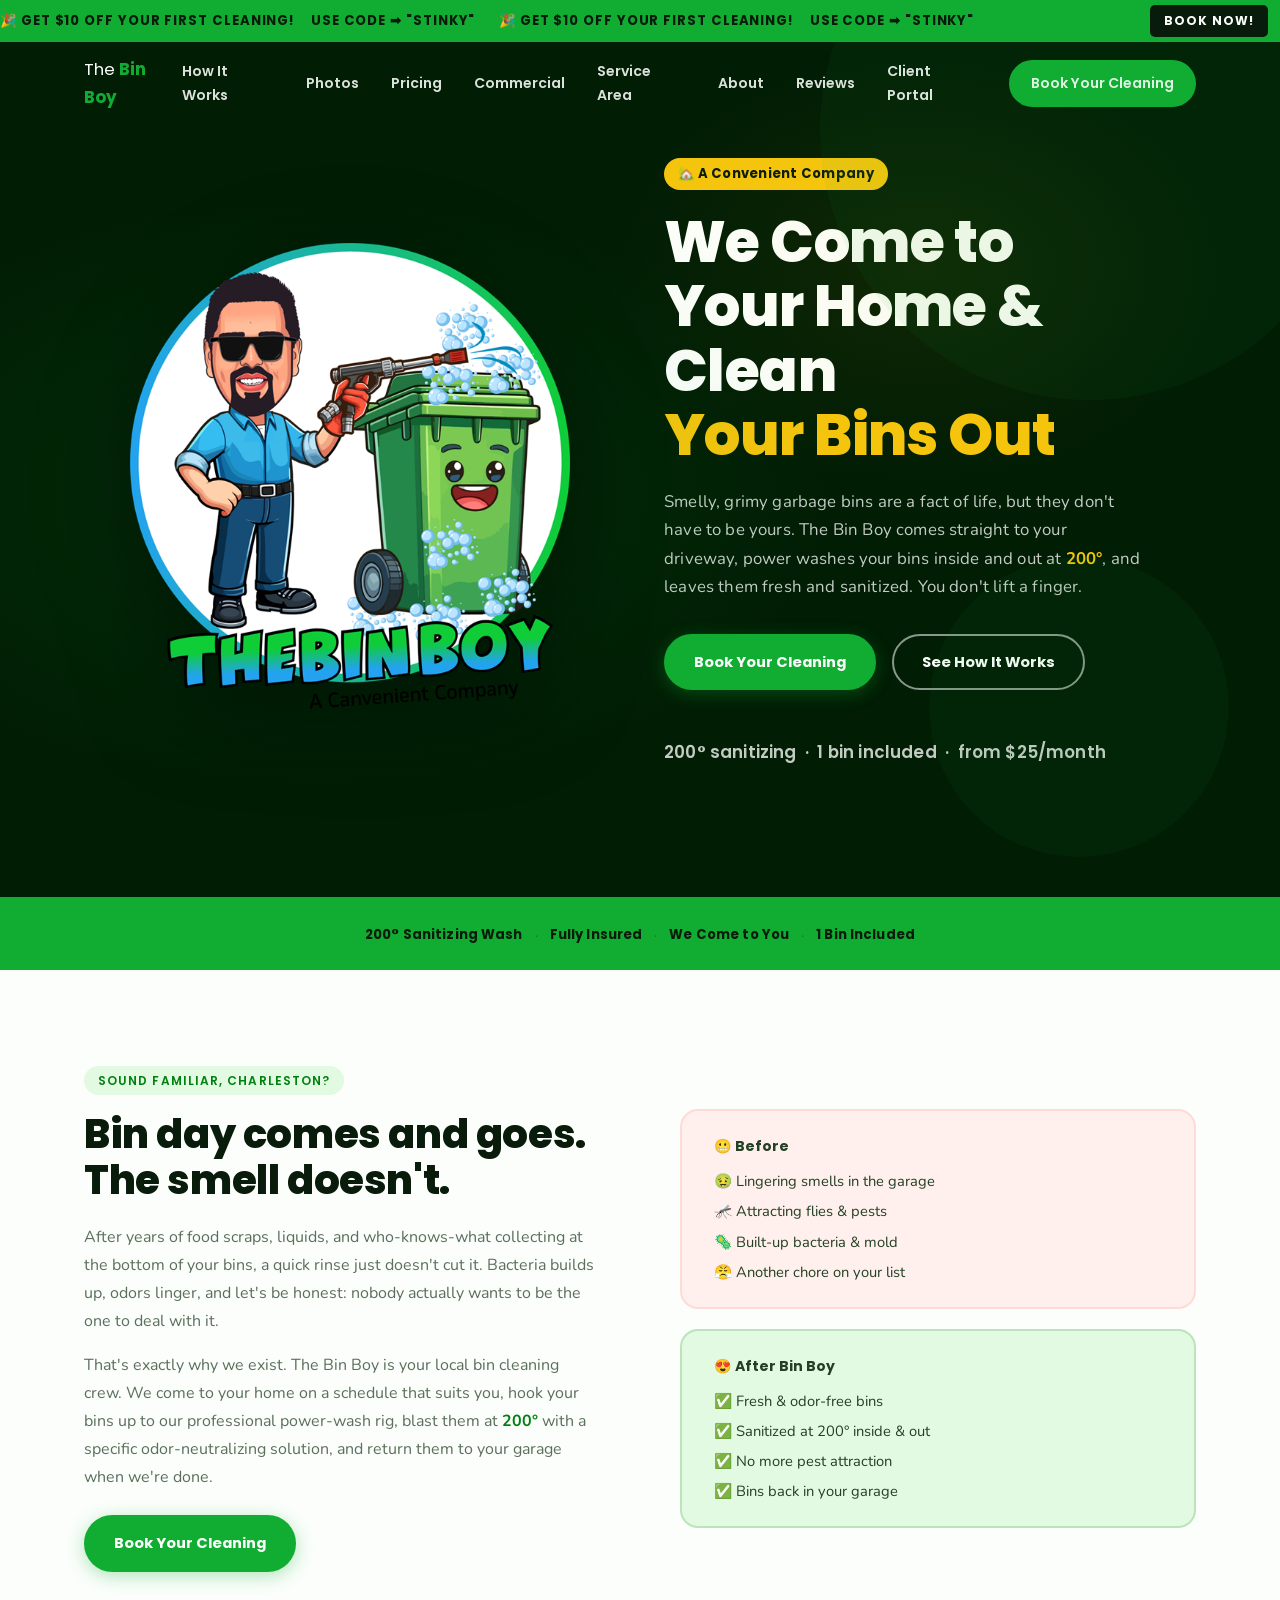
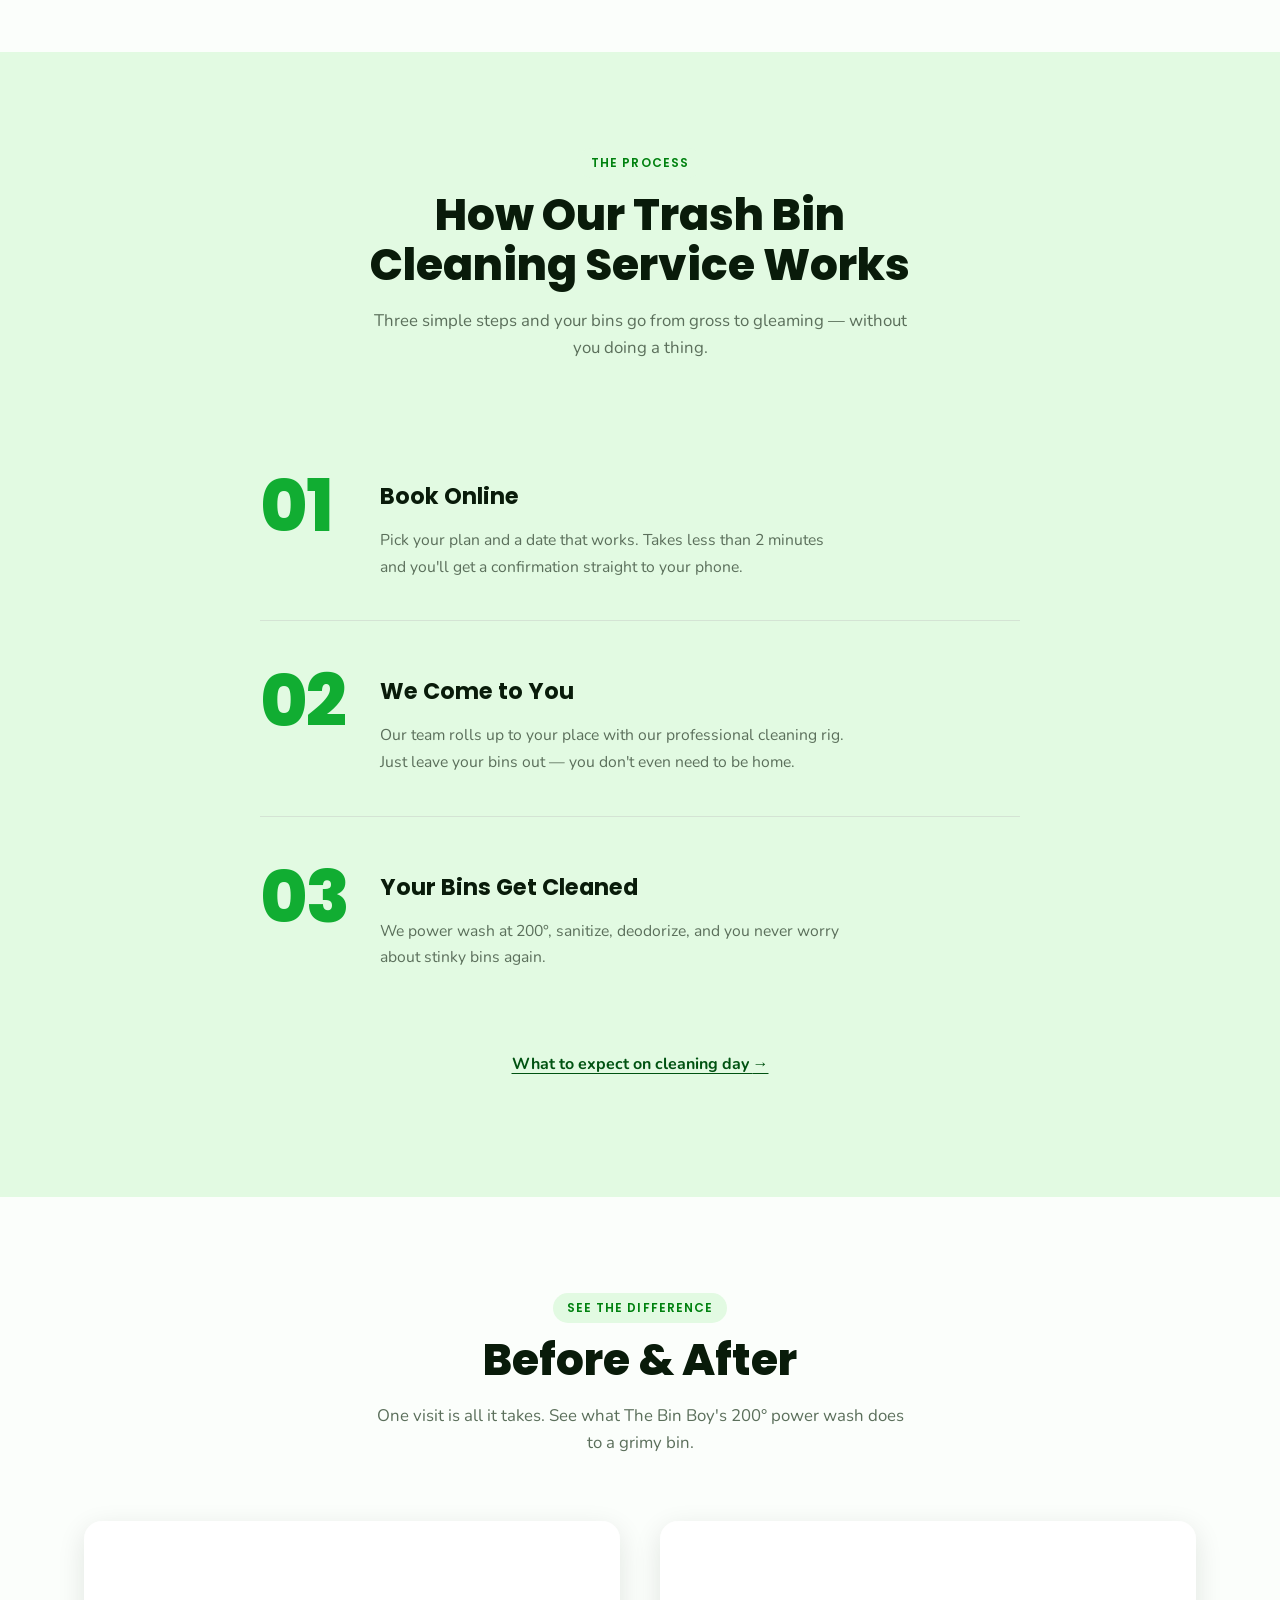
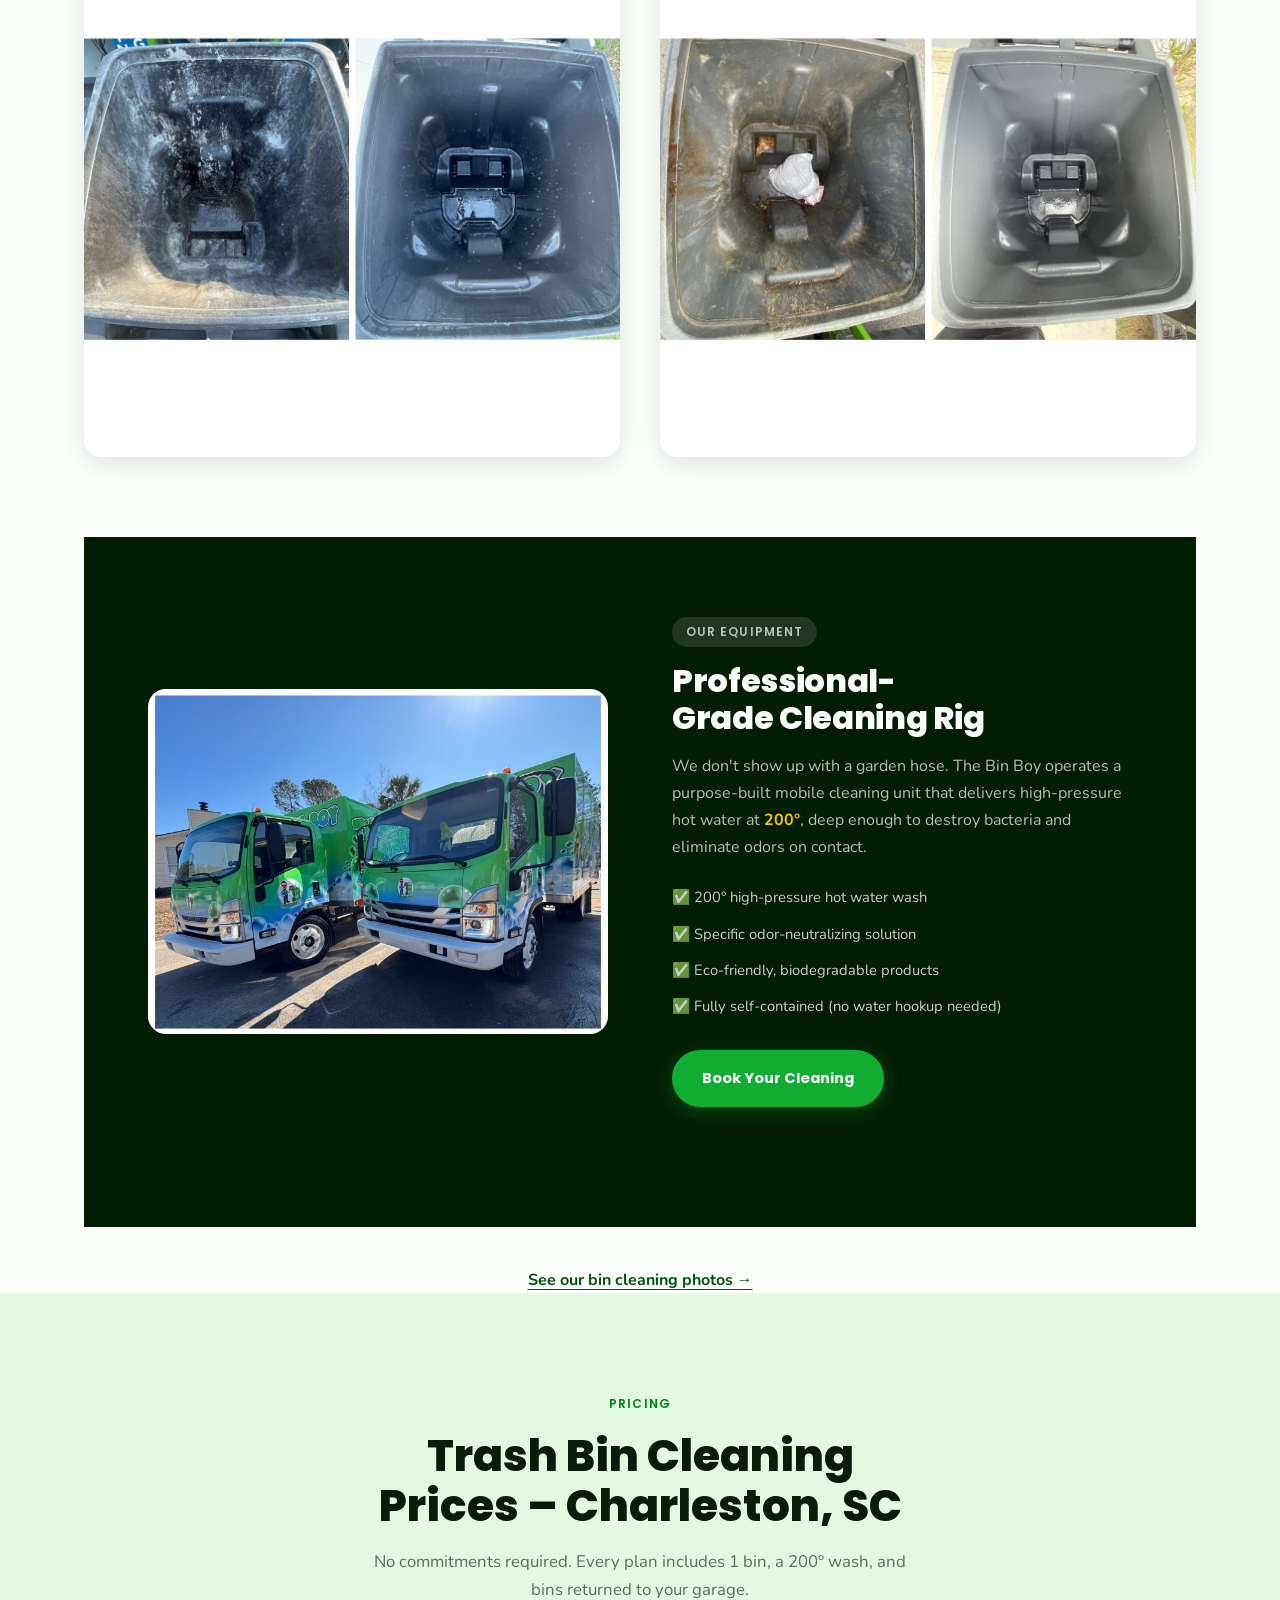
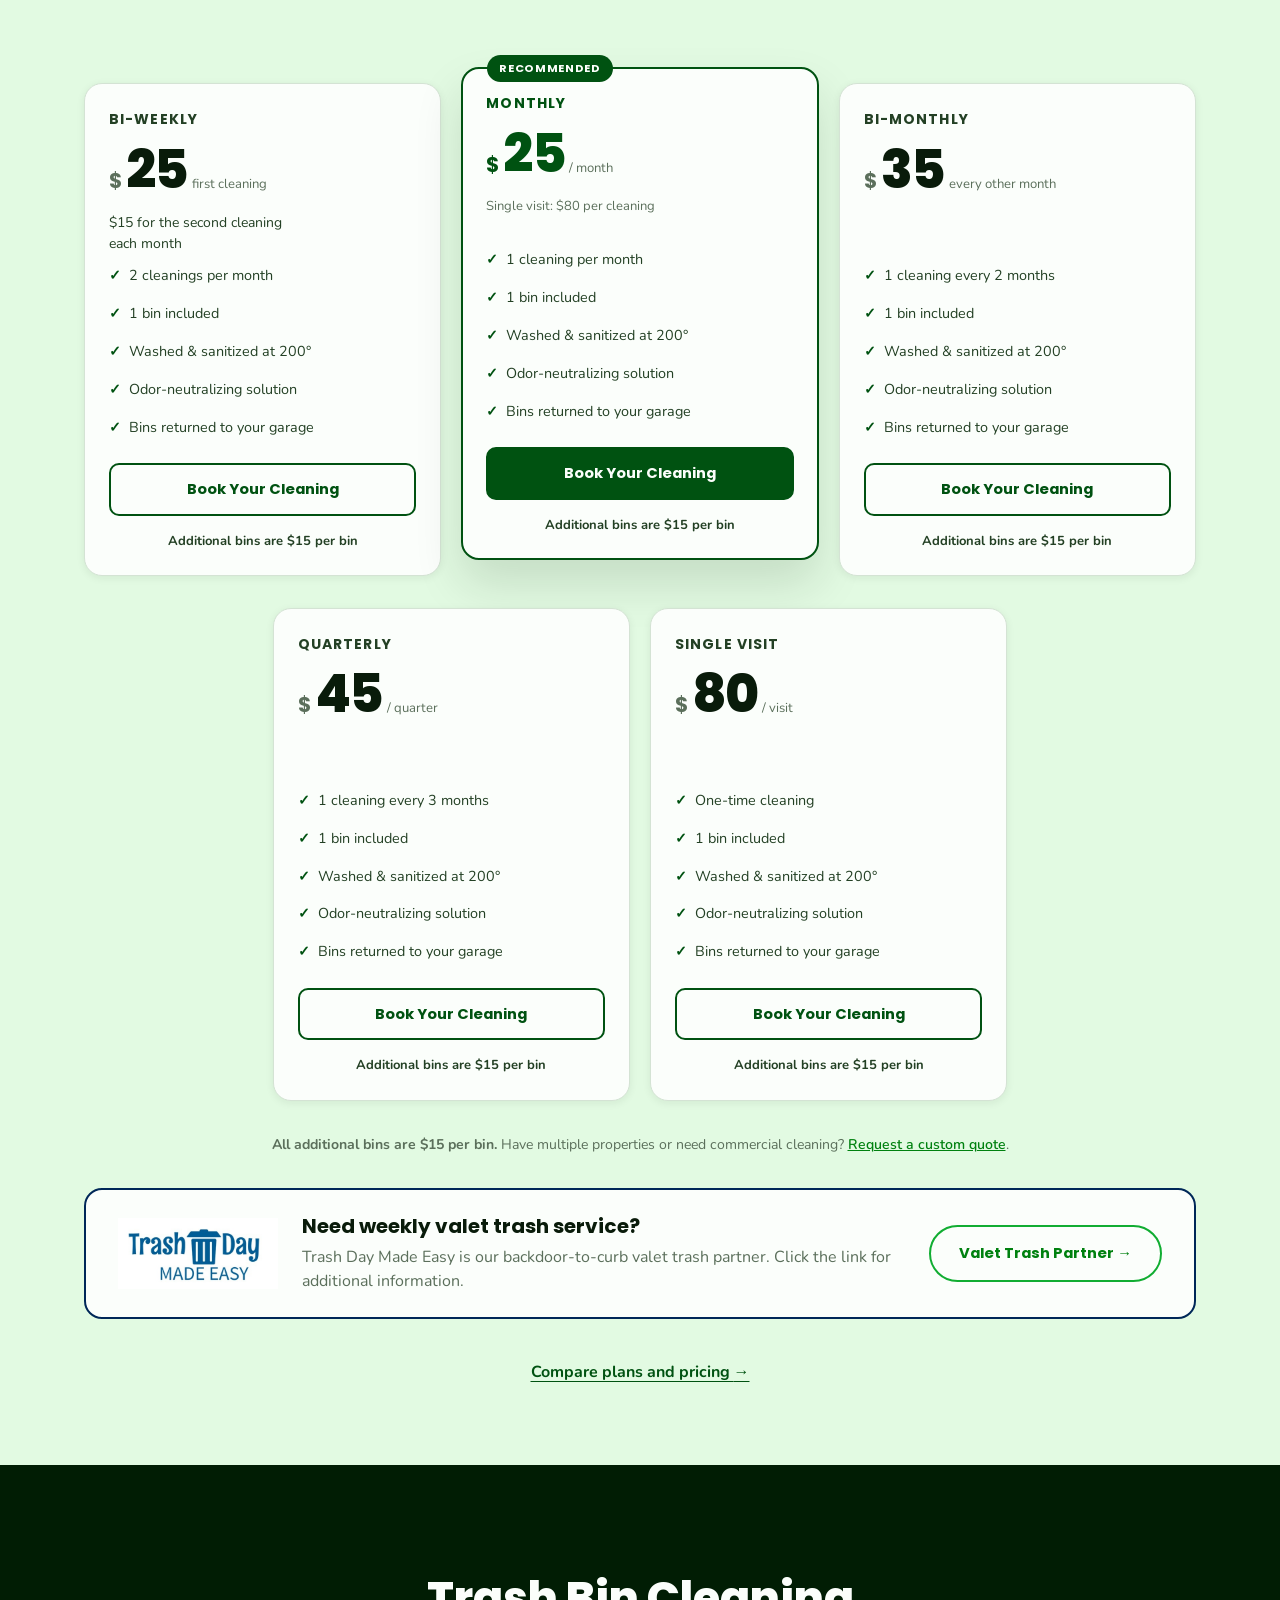
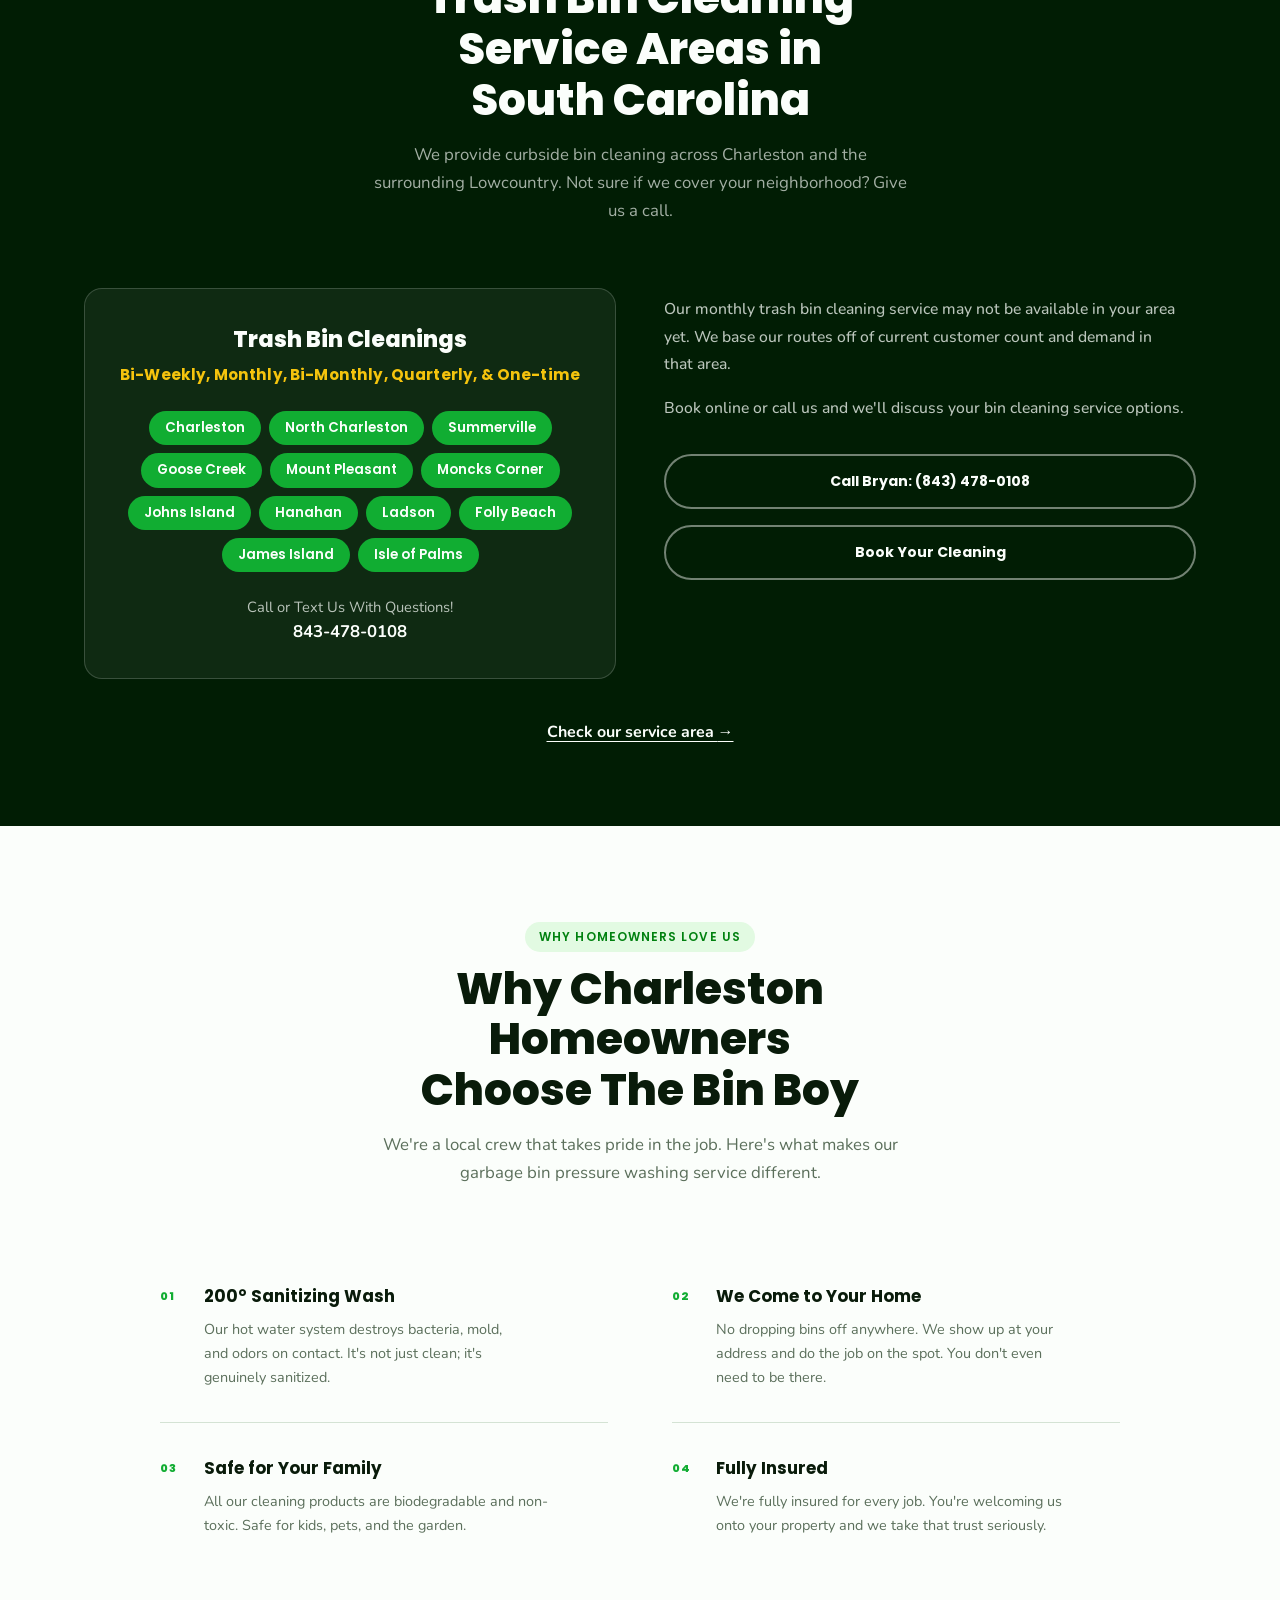
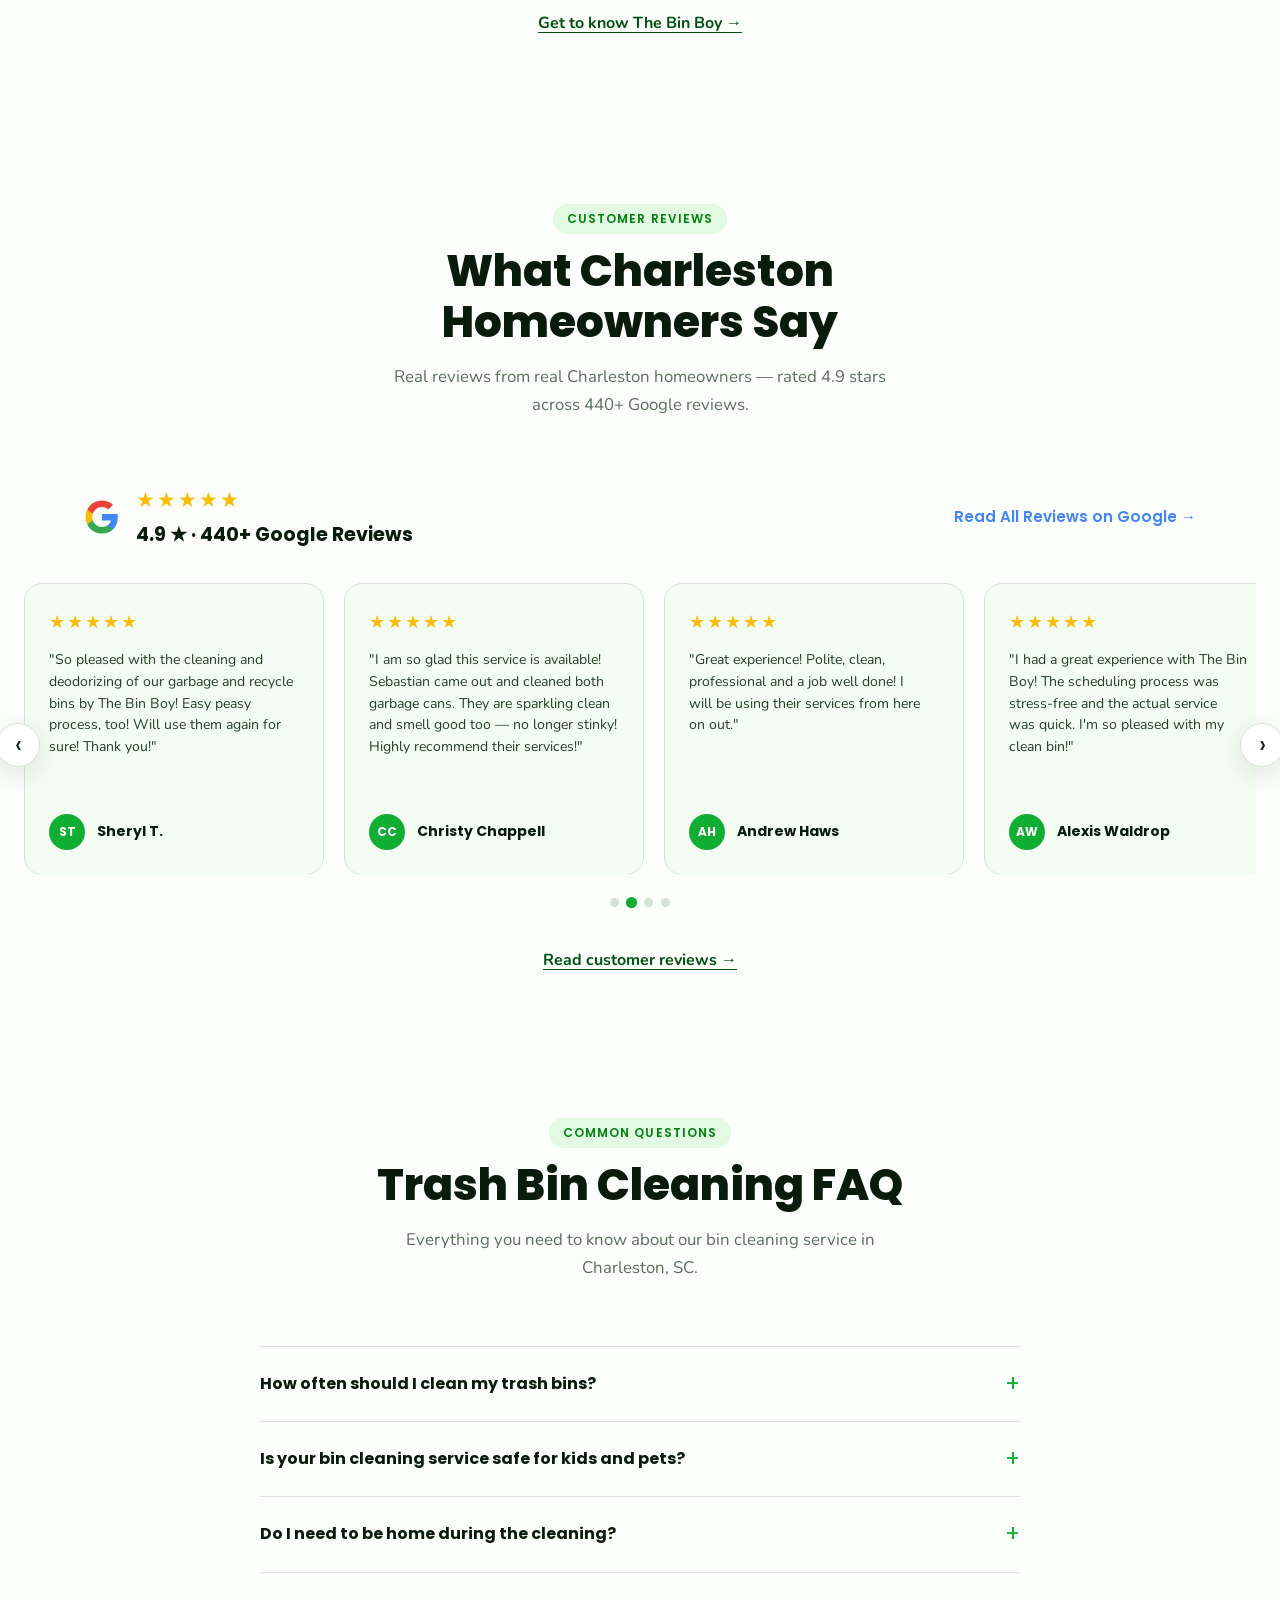
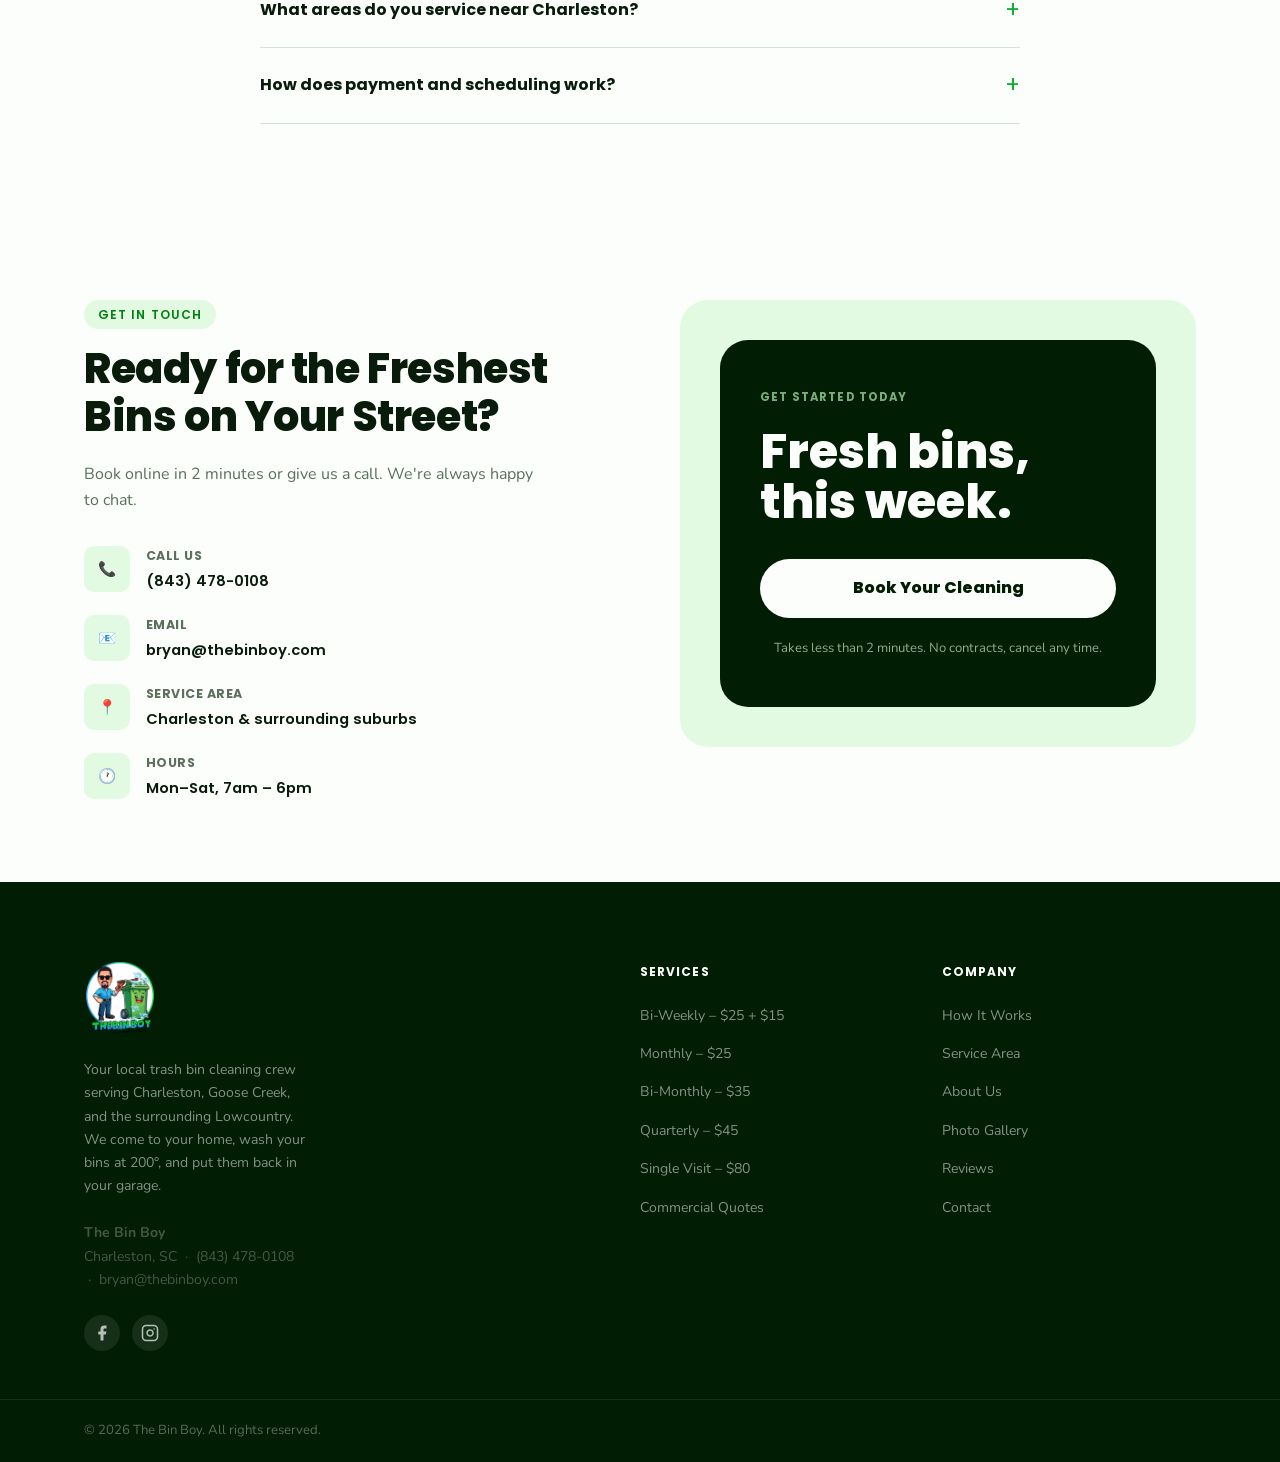
==== commit 39490e09: "Show additional-bin pricing at the bottom of every plan card" ====
--- a/index.html
+++ b/index.html
@@ -590,6 +590,7 @@
             class="btn btn--outline-green"
             >Book Your Cleaning</a
           >
+          <p class="pricing-card__extra">Additional bins are $15 per bin</p>
         </div>
         <div
           class="pricing-card pricing-card--featured"
@@ -622,6 +623,7 @@
             class="btn btn--primary"
             >Book Your Cleaning</a
           >
+          <p class="pricing-card__extra">Additional bins are $15 per bin</p>
         </div>
         <div class="pricing-card" data-plan="bimonthly" data-animate>
           <div class="pricing-card__summary">
@@ -646,6 +648,7 @@
             class="btn btn--outline-green"
             >Book Your Cleaning</a
           >
+          <p class="pricing-card__extra">Additional bins are $15 per bin</p>
         </div>
         <div class="pricing-card" data-plan="quarterly" data-animate>
           <div class="pricing-card__summary">
@@ -670,6 +673,7 @@
             class="btn btn--outline-green"
             >Book Your Cleaning</a
           >
+          <p class="pricing-card__extra">Additional bins are $15 per bin</p>
         </div>
         <div class="pricing-card" data-plan="onetime" data-animate>
           <div class="pricing-card__summary">
@@ -694,6 +698,7 @@
             class="btn btn--outline-green"
             >Book Your Cleaning</a
           >
+          <p class="pricing-card__extra">Additional bins are $15 per bin</p>
         </div>
       </div>
           <p class="pricing-note"><strong>All additional bins are $15 per bin.</strong> Have multiple properties or need commercial cleaning? <a href="commercial.html">Request a custom quote</a>.</p>
--- a/styles.css
+++ b/styles.css
@@ -840,6 +840,15 @@
 
 .pricing-card__comparison { color: var(--muted); font-size: 0.8125rem; }
 .pricing-card__comparison span { white-space: nowrap; }
+
+.pricing-card__extra {
+  margin-top: var(--sp-4);
+  color: var(--ink-mid);
+  font-size: 0.8125rem;
+  font-weight: 700;
+  line-height: 1.5;
+  text-align: center;
+}
 
 .pricing-card > .btn {
   white-space: normal;
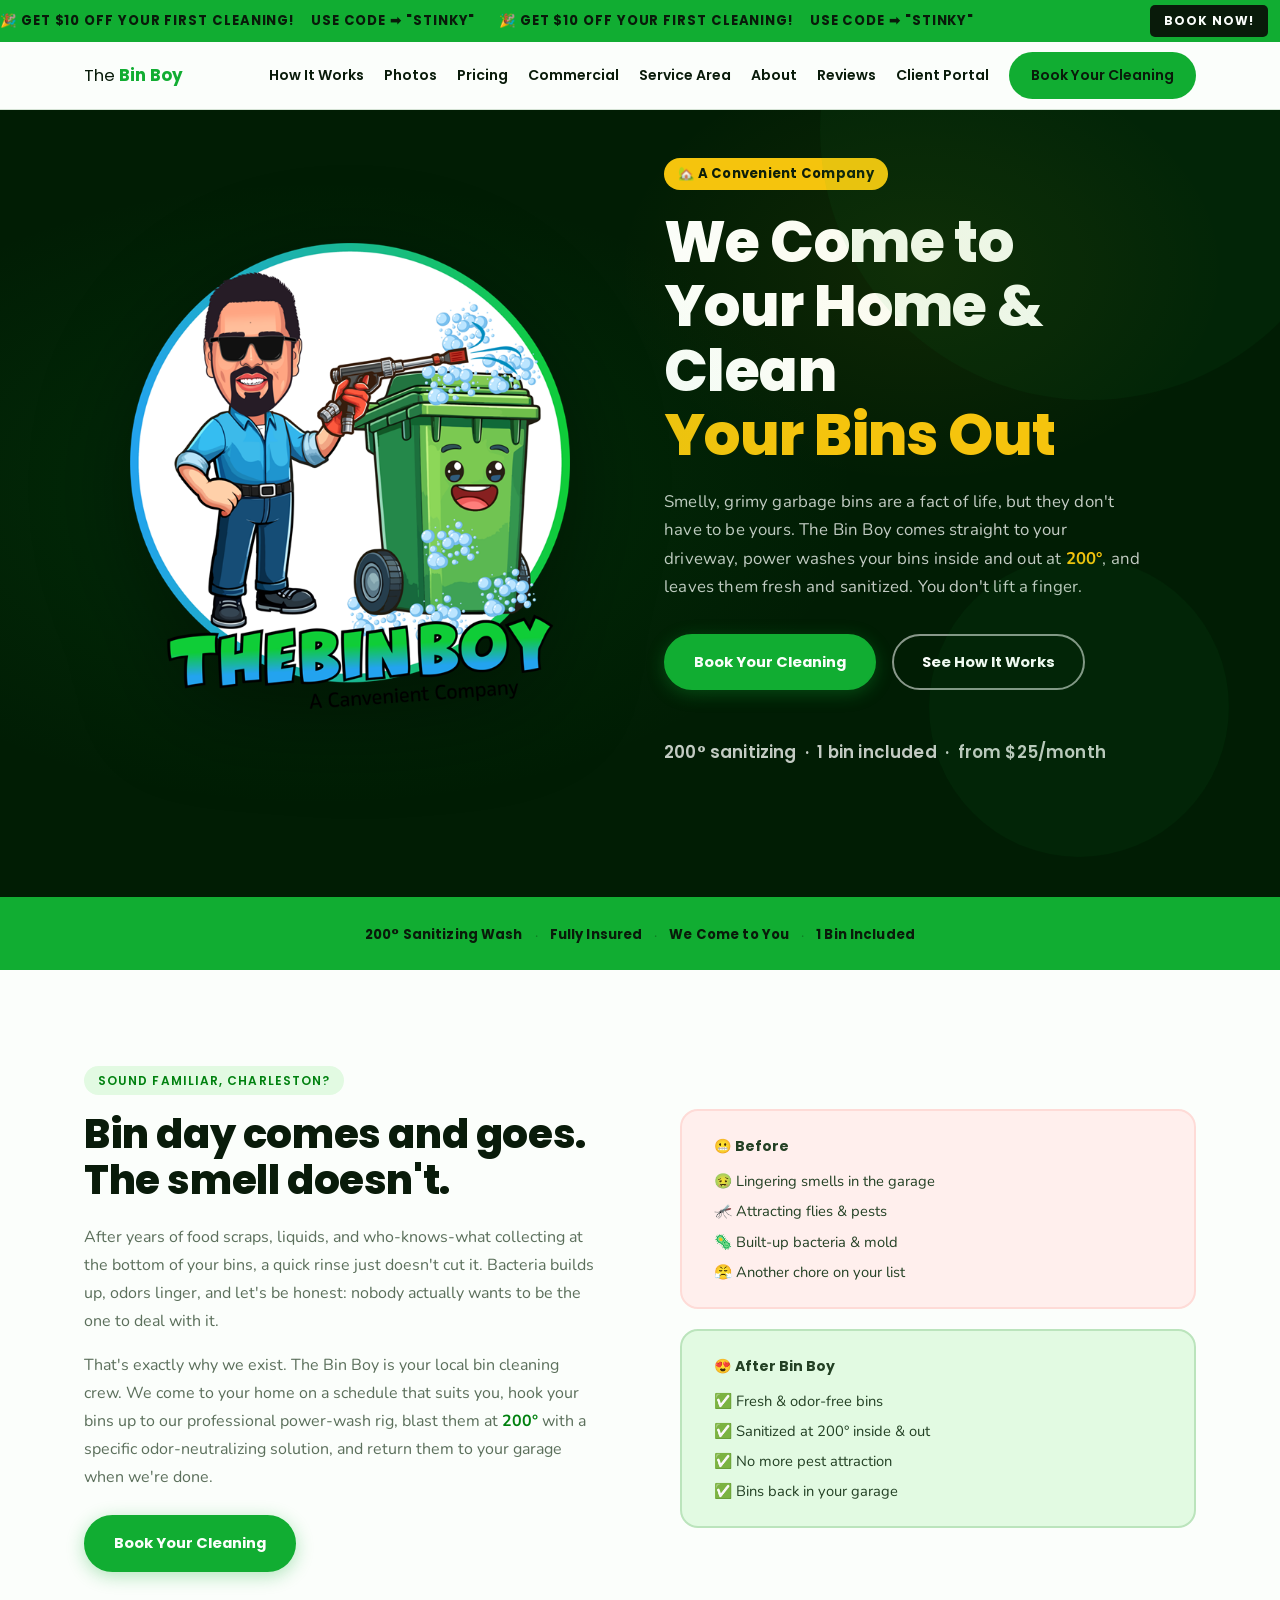
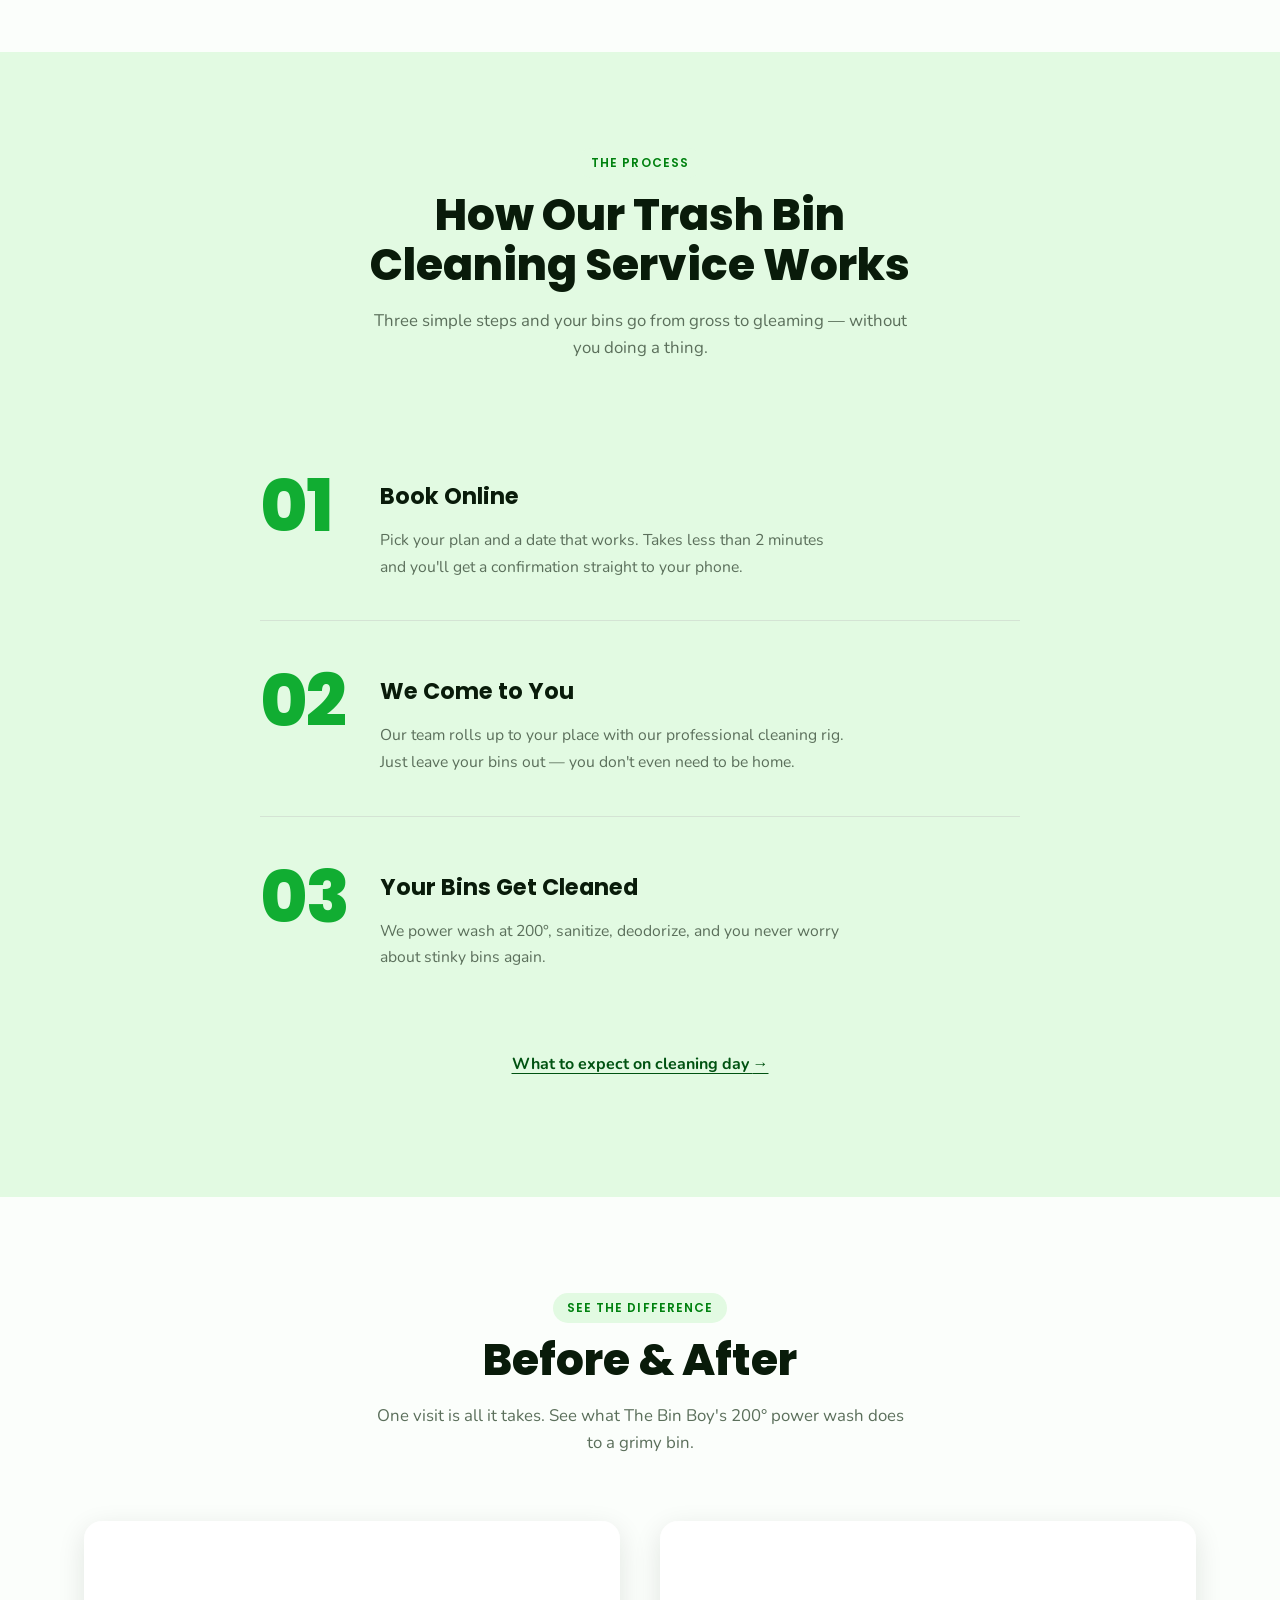
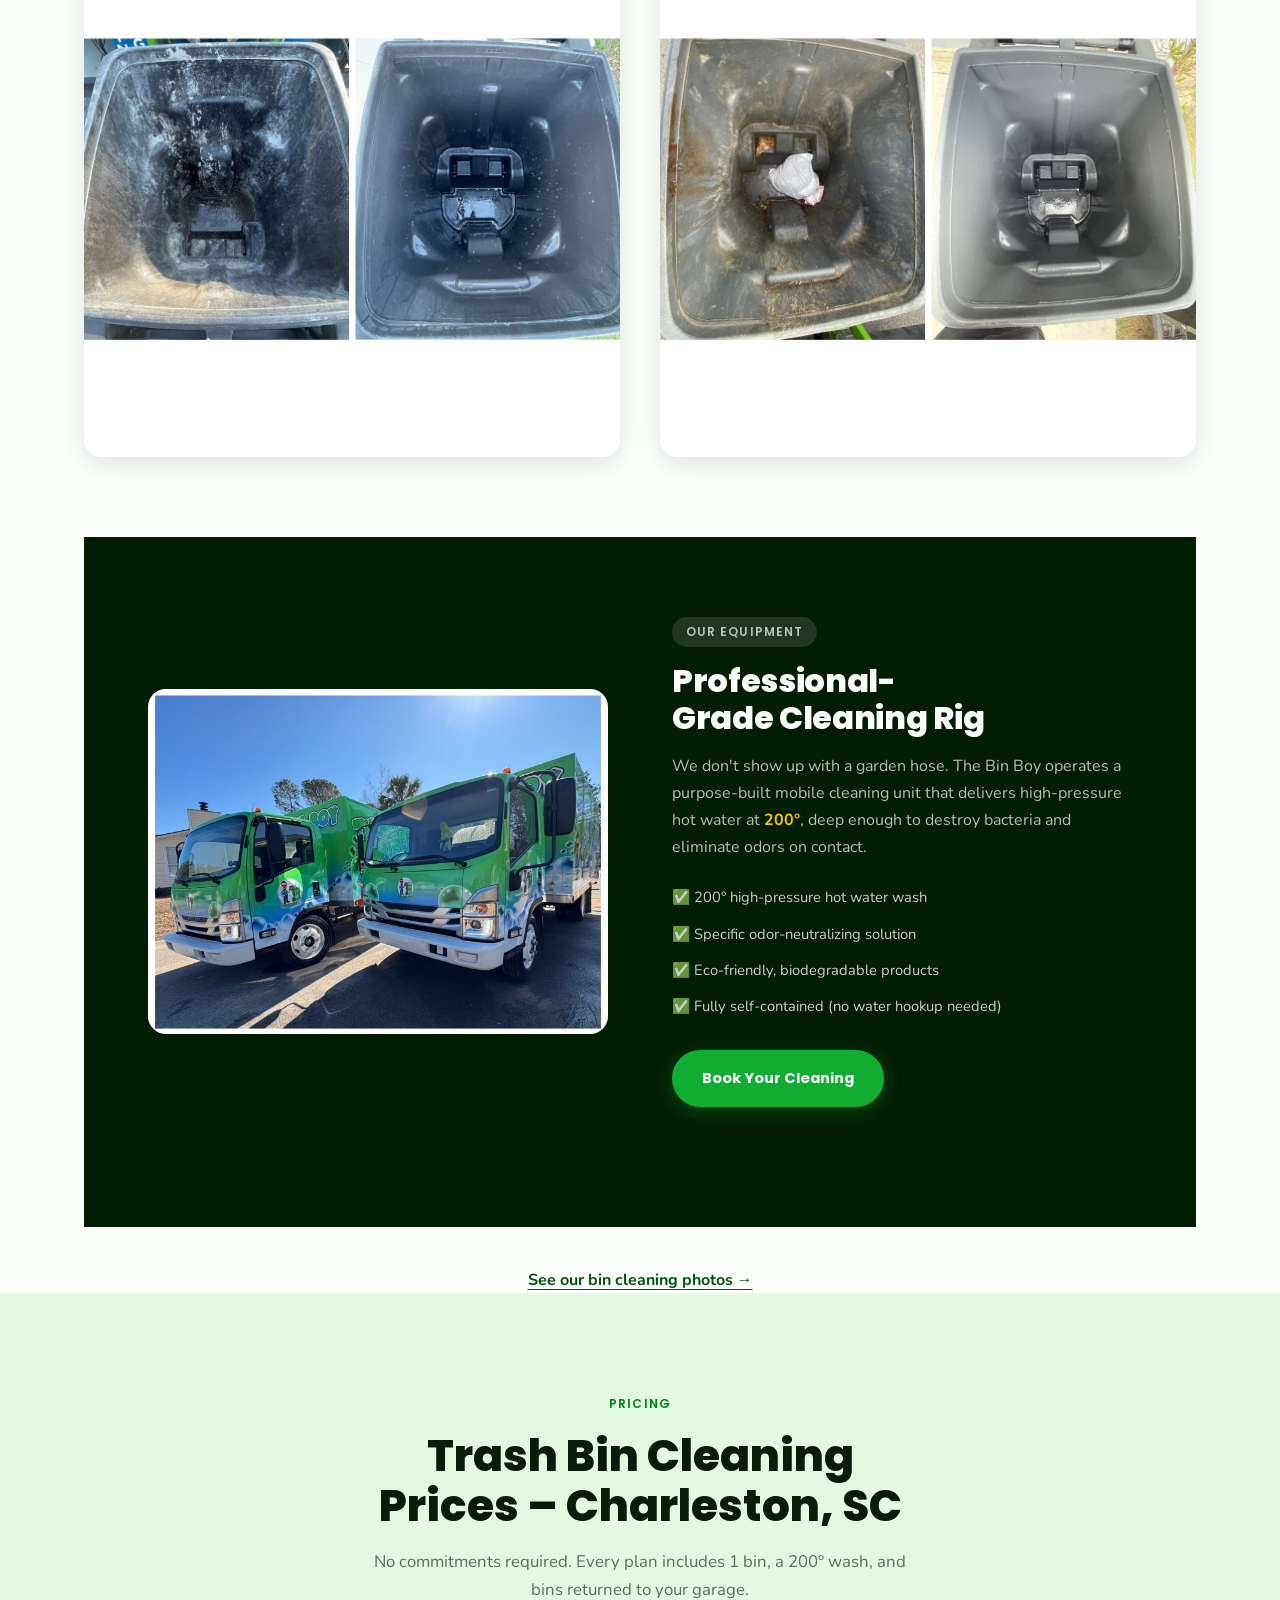
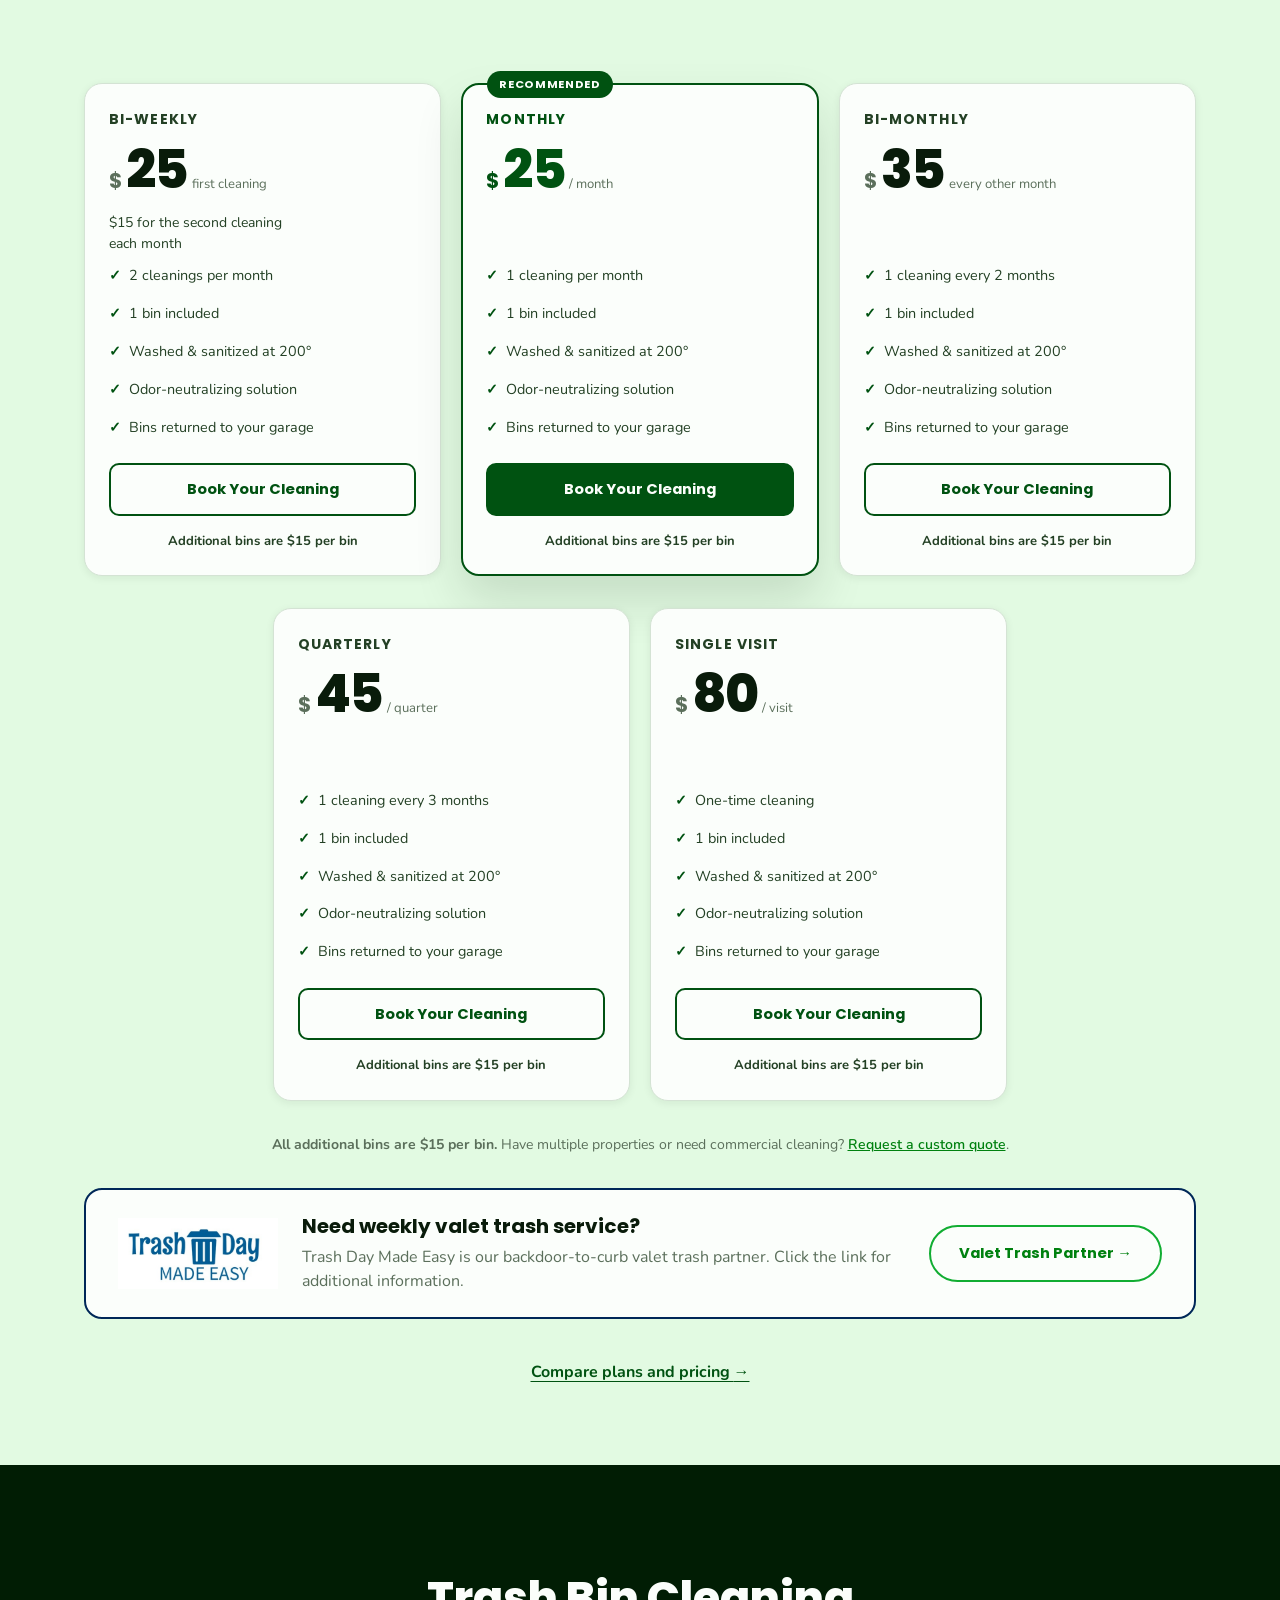
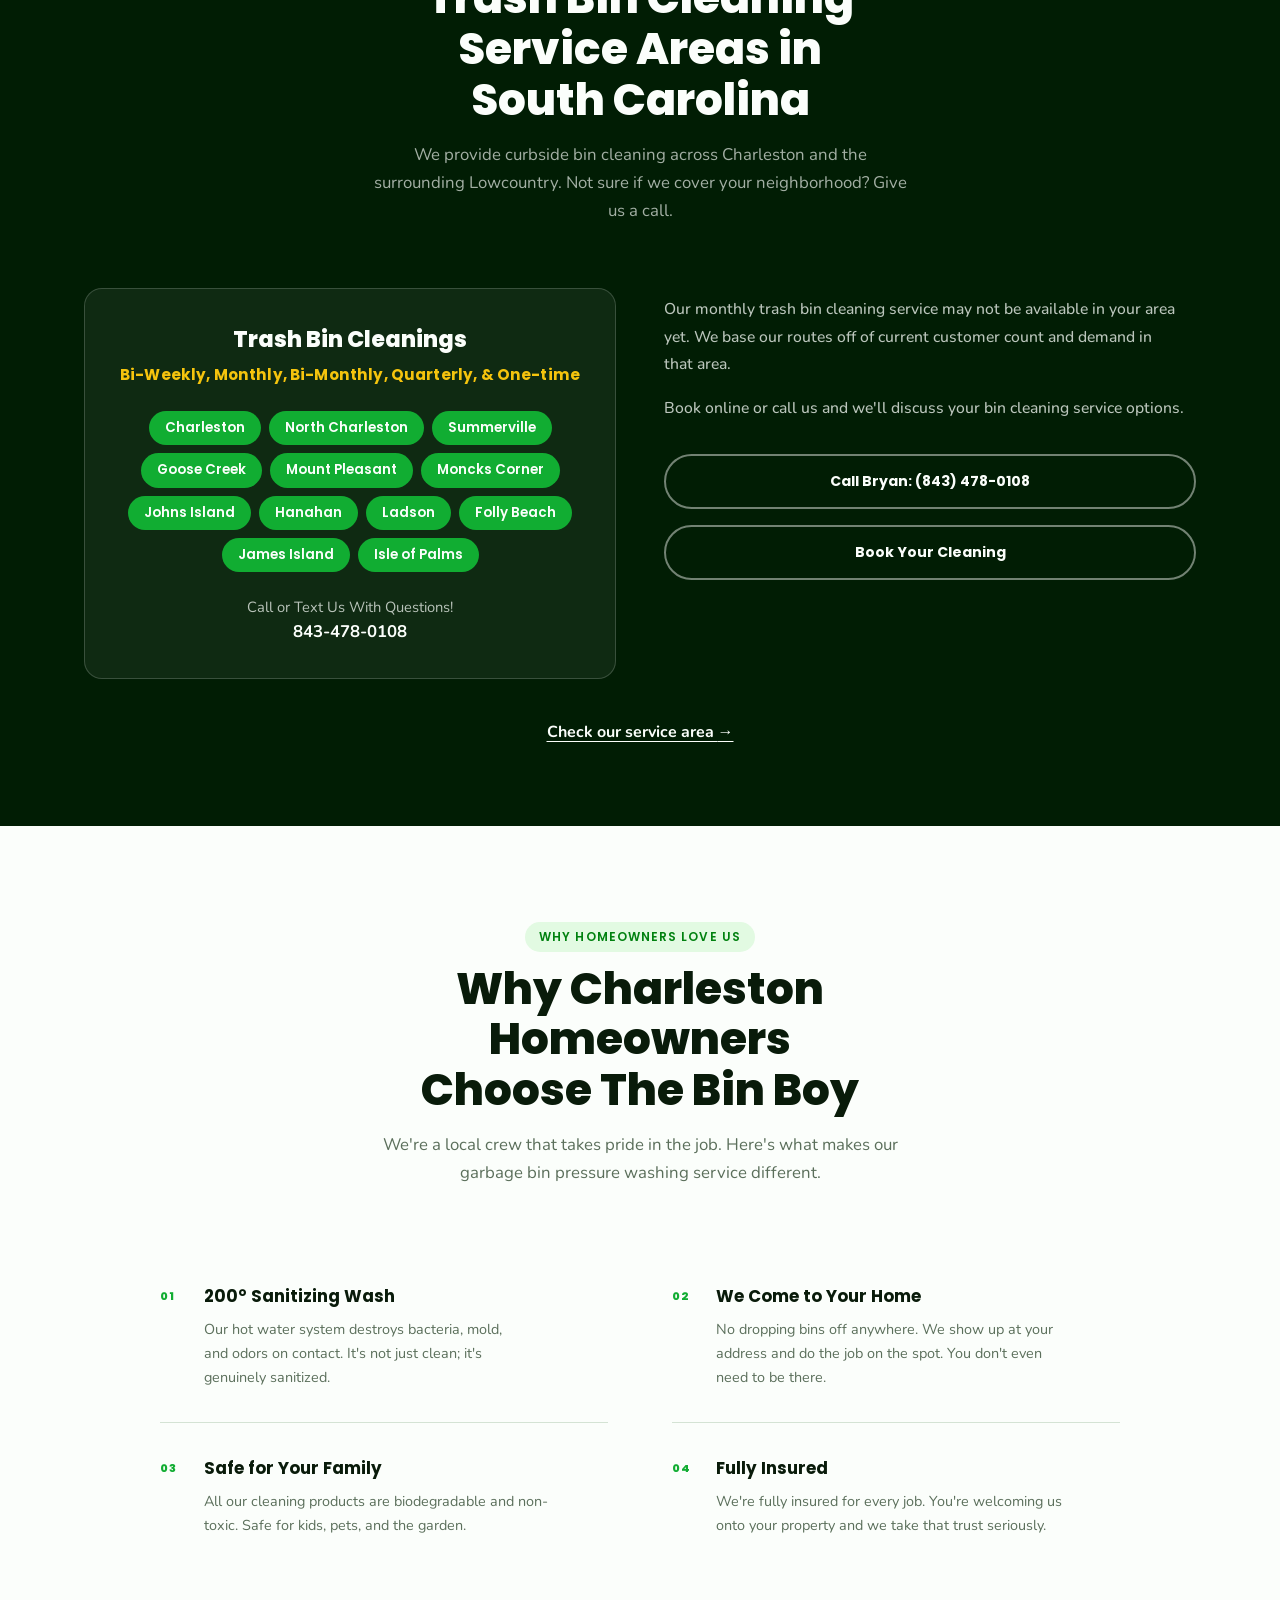
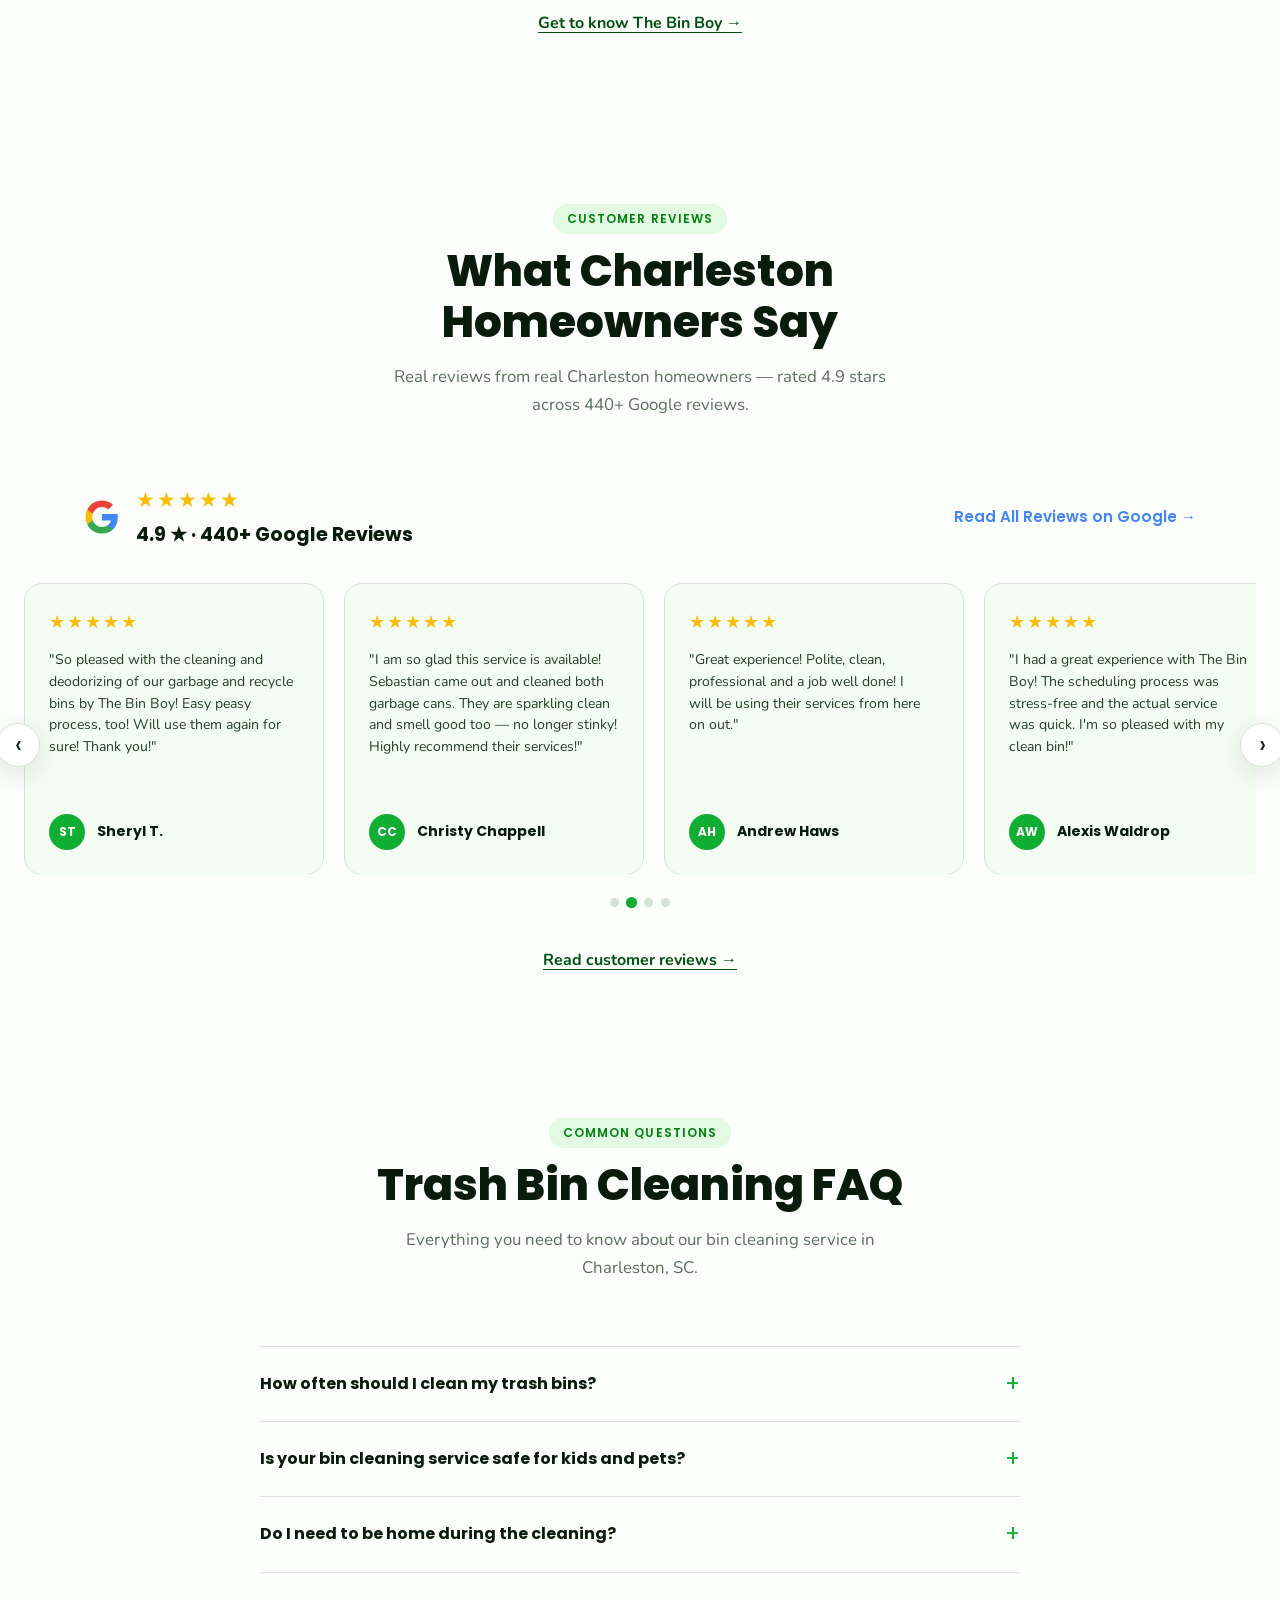
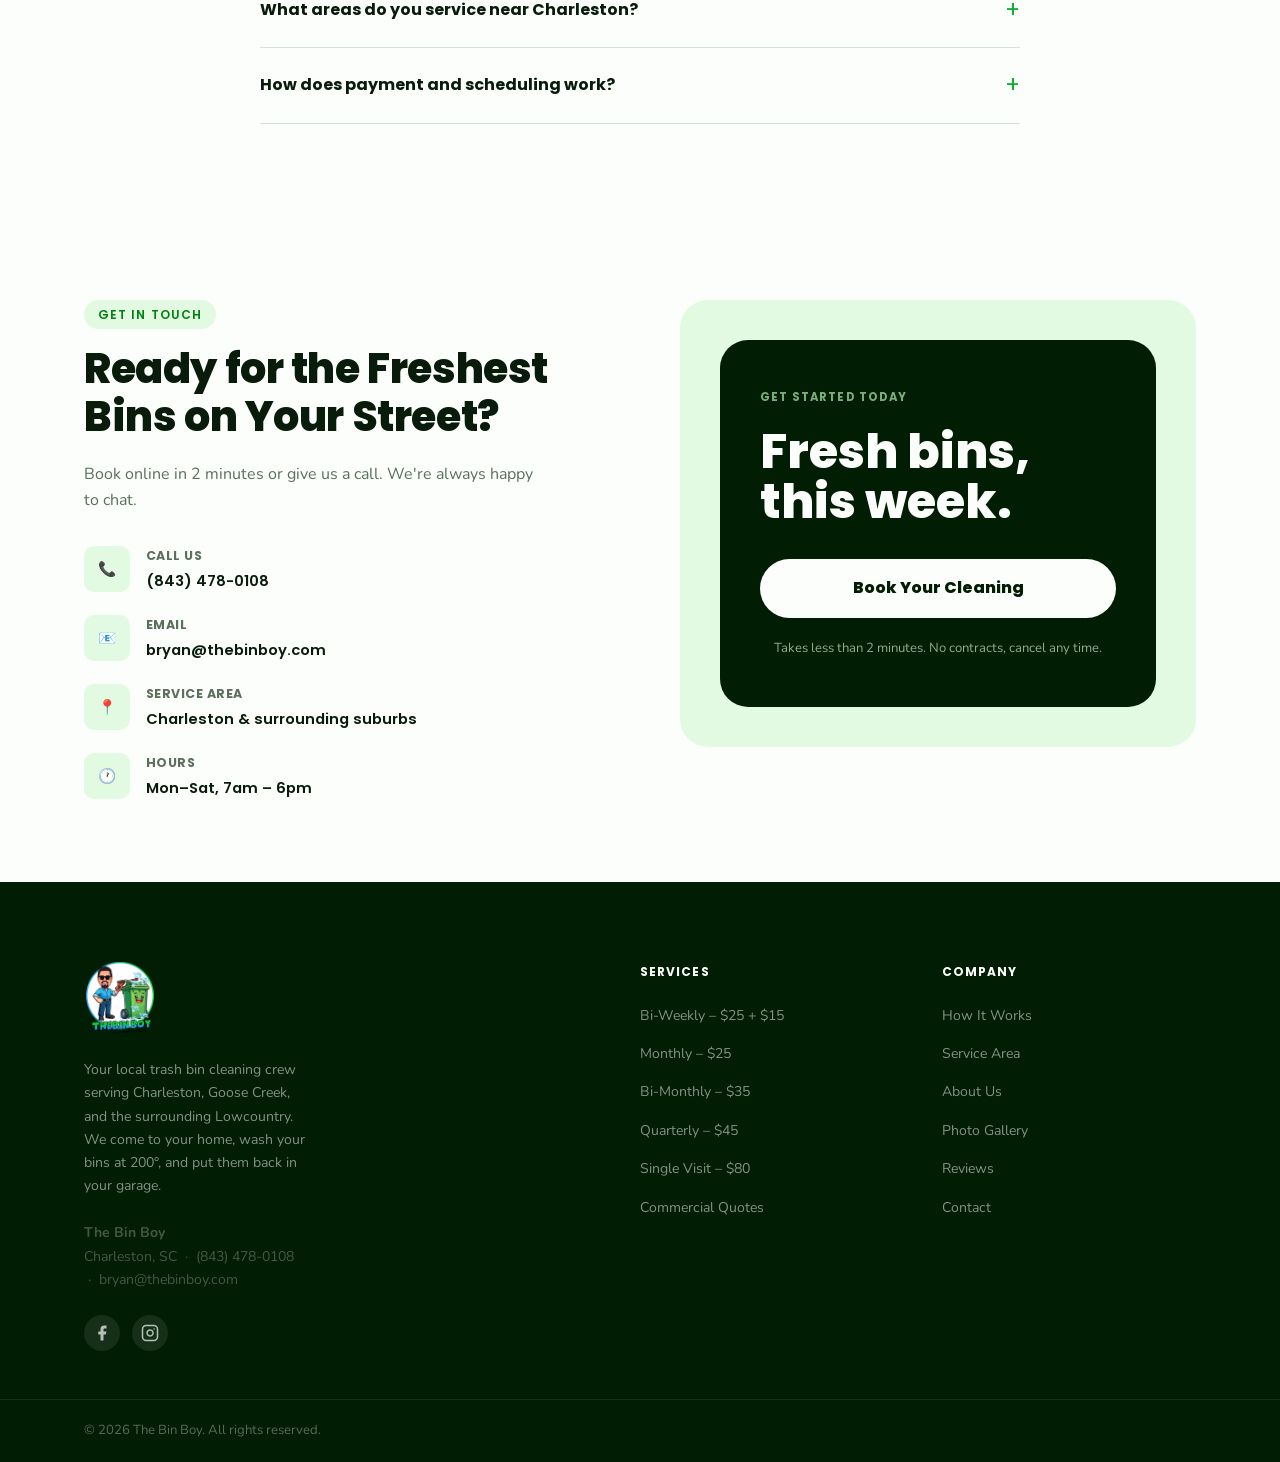
==== commit b22223f3: "Fix pricing cards, header on load, Commercial nav, and review cards - Pricing: remove "Single visit:" ====
--- a/index.html
+++ b/index.html
@@ -605,9 +605,6 @@
               <span class="price-amount">25</span>
               <span class="price-per">/ month</span>
             </div>
-            <p class="pricing-card__comparison">
-              Single visit: <span>$80 per cleaning</span>
-            </p>
           </div>
           <ul class="pricing-card__features">
             <li>1 cleaning per month</li>
--- a/styles.css
+++ b/styles.css
@@ -276,21 +276,23 @@
 .promo-banner__btn:hover { background: var(--green-dark); }
 
 /* ===== NAVBAR ===== */
+/* The navbar is solid from first paint on every page, so it never depends on
+   a scroll event to become readable. No backdrop-filter here: it would make
+   the navbar the containing block for the fixed mobile menu overlay. */
 .navbar {
   position: fixed;
   top: 42px;
   left: 0;
   right: 0;
   z-index: 1000;
-  padding: 14px 0;
-  transition: background 300ms ease, box-shadow 300ms ease, padding 300ms ease;
+  padding: 10px 0;
+  background: oklch(99.5% 0.005 145);
+  box-shadow: 0 1px 0 var(--border);
+  transition: box-shadow 300ms ease;
 }
 
 .navbar.scrolled {
-  background: oklch(99.5% 0.005 145 / 0.97);
-  backdrop-filter: blur(14px);
   box-shadow: 0 1px 0 var(--border), var(--shadow-sm);
-  padding: 10px 0;
 }
 
 .navbar__inner {
@@ -305,20 +307,16 @@
   gap: var(--sp-3);
   font-family: var(--font-head);
   font-size: 1.05rem;
-  color: var(--white-tint);
-  transition: color 300ms ease;
-}
-.navbar.scrolled .navbar__logo { color: var(--ink); }
+  color: var(--ink);
+}
 
 .navbar__logo-img {
   width: 46px;
   height: 46px;
   object-fit: contain;
   border-radius: 50%;
-  background: oklch(99% 0.005 145 / 0.12);
-  transition: background 300ms ease;
-}
-.navbar.scrolled .navbar__logo-img { background: var(--green-light); }
+  background: var(--green-light);
+}
 
 .logo-text strong { color: var(--green); }
 
@@ -332,12 +330,11 @@
   font-family: var(--font-head);
   font-weight: 600;
   font-size: 0.88rem;
-  color: oklch(99% 0.005 145 / 0.88);
+  white-space: nowrap;
+  color: var(--ink);
   transition: color 150ms ease;
 }
-.navbar__links a:hover { color: var(--yellow); }
-.navbar.scrolled .navbar__links a { color: var(--ink); }
-.navbar.scrolled .navbar__links a:hover { color: var(--green-dark); }
+.navbar__links a:not(.btn):hover { color: var(--green-dark); }
 
 .navbar__burger {
   display: none;
@@ -352,11 +349,11 @@
   display: block;
   width: 24px;
   height: 2px;
-  background: var(--white-tint);
+  background: var(--ink);
   border-radius: 2px;
   transition: all 200ms var(--ease-out-quart);
 }
-.navbar.scrolled .navbar__burger span { background: var(--ink); }
+.navbar__burger[aria-expanded="true"] span { background: var(--white-tint); }
 
 /* ===== HERO ===== */
 .hero {
@@ -731,12 +728,14 @@
 /* ===== SERVICES / PRICING ===== */
 .services { background: var(--green-light); }
 
+/* Grid with equal-height rows: every card matches the tallest card, including
+   across wrapped rows. Six tracks with two-track cards lets the last row
+   (two cards) sit centered under the three above it. */
 .pricing-cards {
-  display: flex;
-  flex-wrap: wrap;
-  justify-content: center;
+  display: grid;
+  grid-template-columns: repeat(6, minmax(0, 1fr));
+  grid-auto-rows: 1fr;
   gap: var(--sp-8) var(--sp-5);
-  align-items: stretch;
   padding-top: var(--sp-4);
   margin-bottom: var(--sp-8);
 }
@@ -745,7 +744,7 @@
   --pricing-rest-lift: 0px;
   display: flex;
   flex-direction: column;
-  flex: 0 1 calc((100% - 2 * var(--sp-5)) / 3);
+  grid-column: span 2;
   min-width: 0;
   background: var(--white-tint);
   border: 1px solid var(--border);
@@ -770,8 +769,9 @@
   box-shadow: var(--shadow-md);
 }
 
+.pricing-cards > .pricing-card:nth-child(4):nth-last-child(2) { grid-column: 2 / span 2; }
+
 .pricing-card--featured {
-  --pricing-rest-lift: -16px;
   border: 2px solid var(--green-mid);
   padding: calc(var(--sp-6) - 1px);
   box-shadow: 0 24px 48px oklch(20% 0.06 145 / 0.13);
@@ -837,9 +837,6 @@
   line-height: 1.5;
   max-width: 26ch;
 }
-
-.pricing-card__comparison { color: var(--muted); font-size: 0.8125rem; }
-.pricing-card__comparison span { white-space: nowrap; }
 
 .pricing-card__extra {
   margin-top: var(--sp-4);
@@ -1917,14 +1914,22 @@
 .topic-page .van-section figcaption { color: var(--white-tint); }
 .page-story { display: grid; grid-template-columns: 1fr 1fr; gap: var(--sp-12); align-items: center; }
 .page-story > img { width: 100%; height: auto; border-radius: var(--radius-md); }
-.review-list { display: grid; grid-template-columns: 1fr 1fr; gap: var(--sp-8); }
-.review-quote { padding: var(--sp-8); border-top: 2px solid var(--green); background: var(--green-pale); }
-.review-quote blockquote { font-size: 1.1rem; line-height: 1.8; }
-.review-quote figcaption { color: var(--ink); font-weight: 700; }
+/* Reviews page: the same Google-style cards as the home page carousel, in a grid */
+.gr-grid {
+  display: grid;
+  grid-template-columns: repeat(auto-fill, minmax(min(100%, 300px), 1fr));
+  gap: var(--sp-5);
+}
+.gr-grid .gr-card { width: auto; }
+.gr-grid .gr-card:hover { transform: none; }
+.gr-card__top { display: flex; align-items: center; justify-content: space-between; gap: var(--sp-3); }
+.gr-card__google { flex-shrink: 0; }
+.gr-card blockquote { flex: 1; margin: 0; }
+.topic-page .gr-card figcaption { margin-top: auto; color: var(--ink); font-size: inherit; }
 .navbar__links a[aria-current="page"] { text-decoration: underline; text-underline-offset: 6px; }
 
 @media (max-width: 860px) {
-  .page-story, .review-list { grid-template-columns: 1fr; }
+  .page-story { grid-template-columns: 1fr; }
 }
 
 /* ===== SCROLL ANIMATIONS ===== */
@@ -1951,6 +1956,10 @@
 }
 
 /* ===== RESPONSIVE ===== */
+@media (max-width: 1280px) {
+  .navbar__links { gap: var(--sp-5); }
+}
+
 @media (max-width: 1100px) {
   .navbar__links {
     display: none;
@@ -1966,13 +1975,16 @@
   }
   .navbar__links.open { display: flex; }
   .navbar__links a { font-size: 1.25rem; color: var(--white-tint); }
+  .navbar__links a:not(.btn):hover { color: var(--yellow); }
   .navbar__burger { display: flex; z-index: 1000; }
 }
 
 @media (max-width: 1024px) {
   .hero__inner { gap: var(--sp-8); }
   .hero__logo-img { max-width: 340px; }
-  .pricing-card { flex-basis: calc((100% - var(--sp-5)) / 2); }
+  .pricing-cards { grid-template-columns: repeat(4, minmax(0, 1fr)); }
+  .pricing-cards > .pricing-card:nth-child(4):nth-last-child(2) { grid-column: span 2; }
+  .pricing-cards > .pricing-card:last-child:nth-child(odd) { grid-column: 2 / span 2; }
   .footer__inner { grid-template-columns: 1fr 1fr; }
   .before-after-grid { grid-template-columns: 1fr; gap: var(--sp-6); }
   .van-section { grid-template-columns: 1fr; gap: var(--sp-10); padding: var(--sp-12) var(--sp-10); }
@@ -2018,7 +2030,9 @@
 
 @media (max-width: 640px) {
   .pricing-cards { max-width: 400px; margin-left: auto; margin-right: auto; }
-  .pricing-card { flex-basis: 100%; }
-  .pricing-card--featured { --pricing-rest-lift: 0px; }
+  .pricing-cards { grid-template-columns: minmax(0, 1fr); }
+  .pricing-cards > .pricing-card,
+  .pricing-cards > .pricing-card:nth-child(4):nth-last-child(2),
+  .pricing-cards > .pricing-card:last-child:nth-child(odd) { grid-column: auto; }
   .pricing-card__summary { min-height: 140px; }
 }
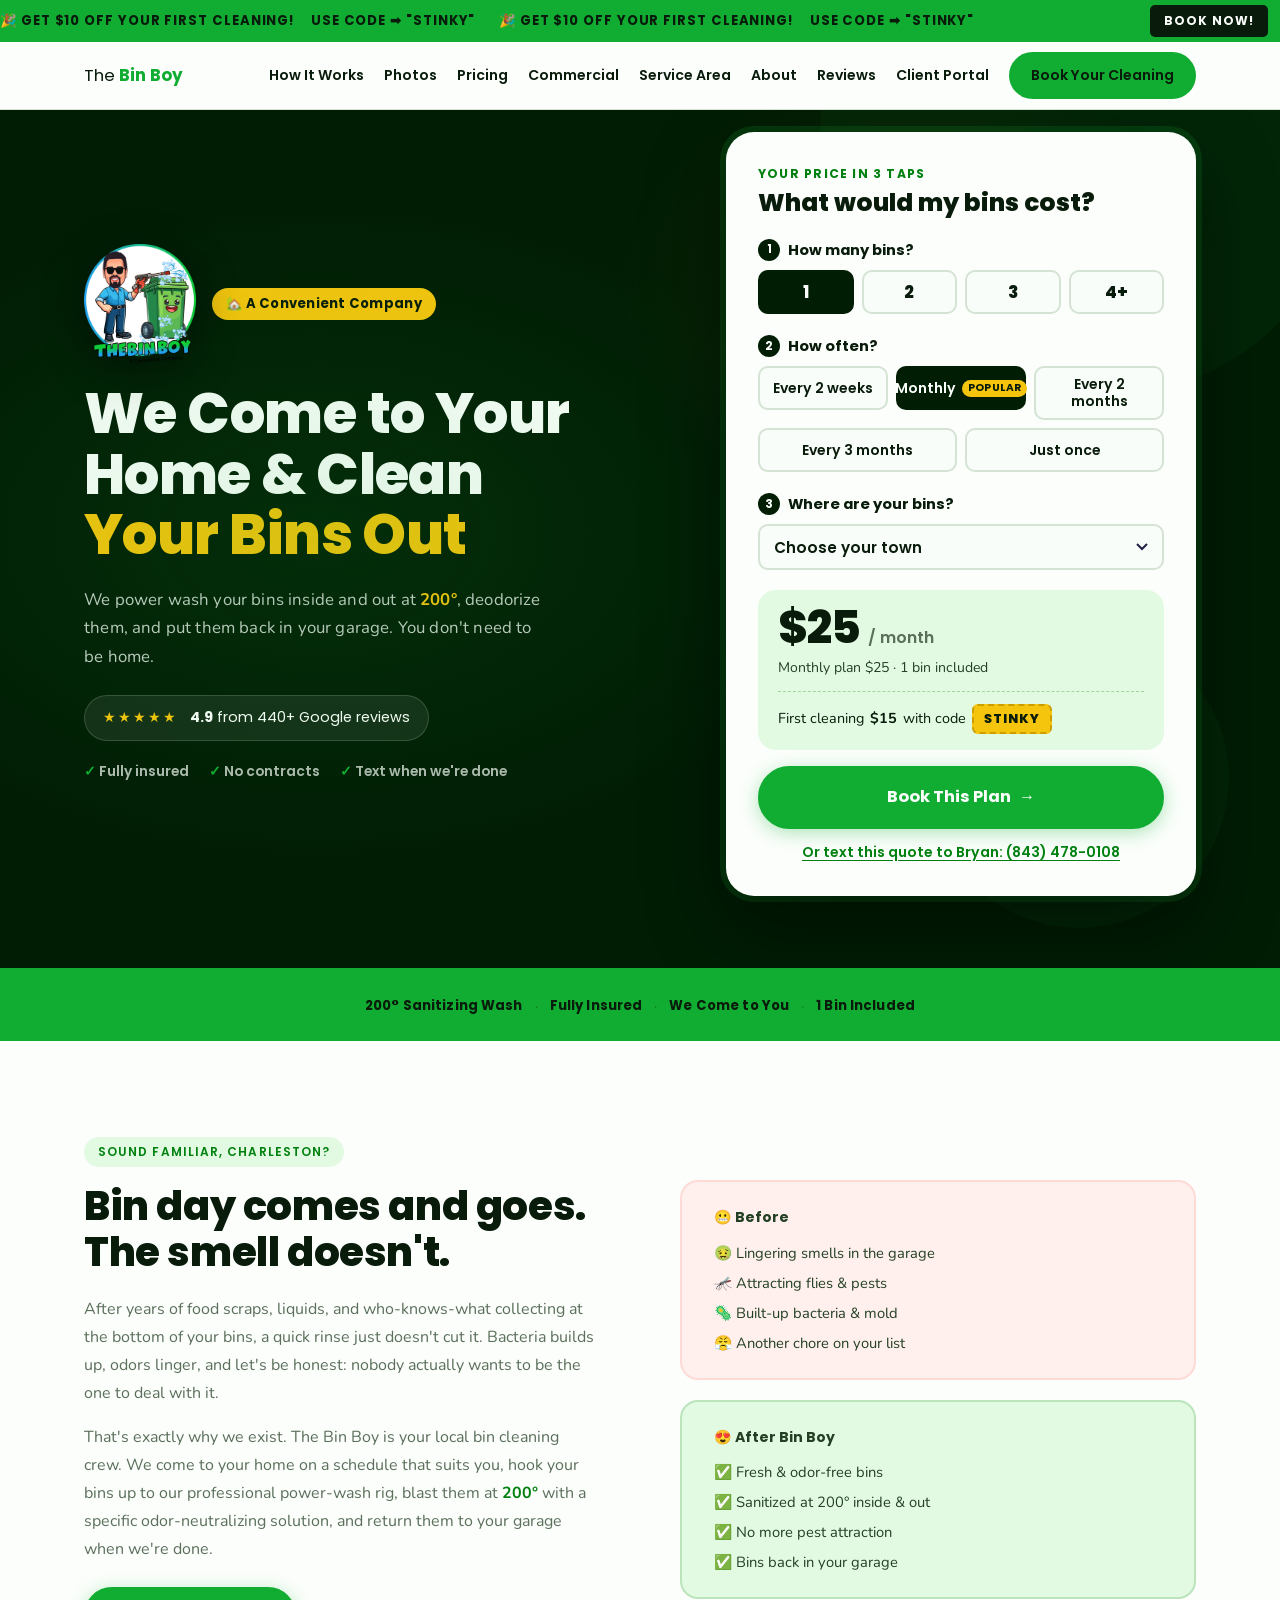
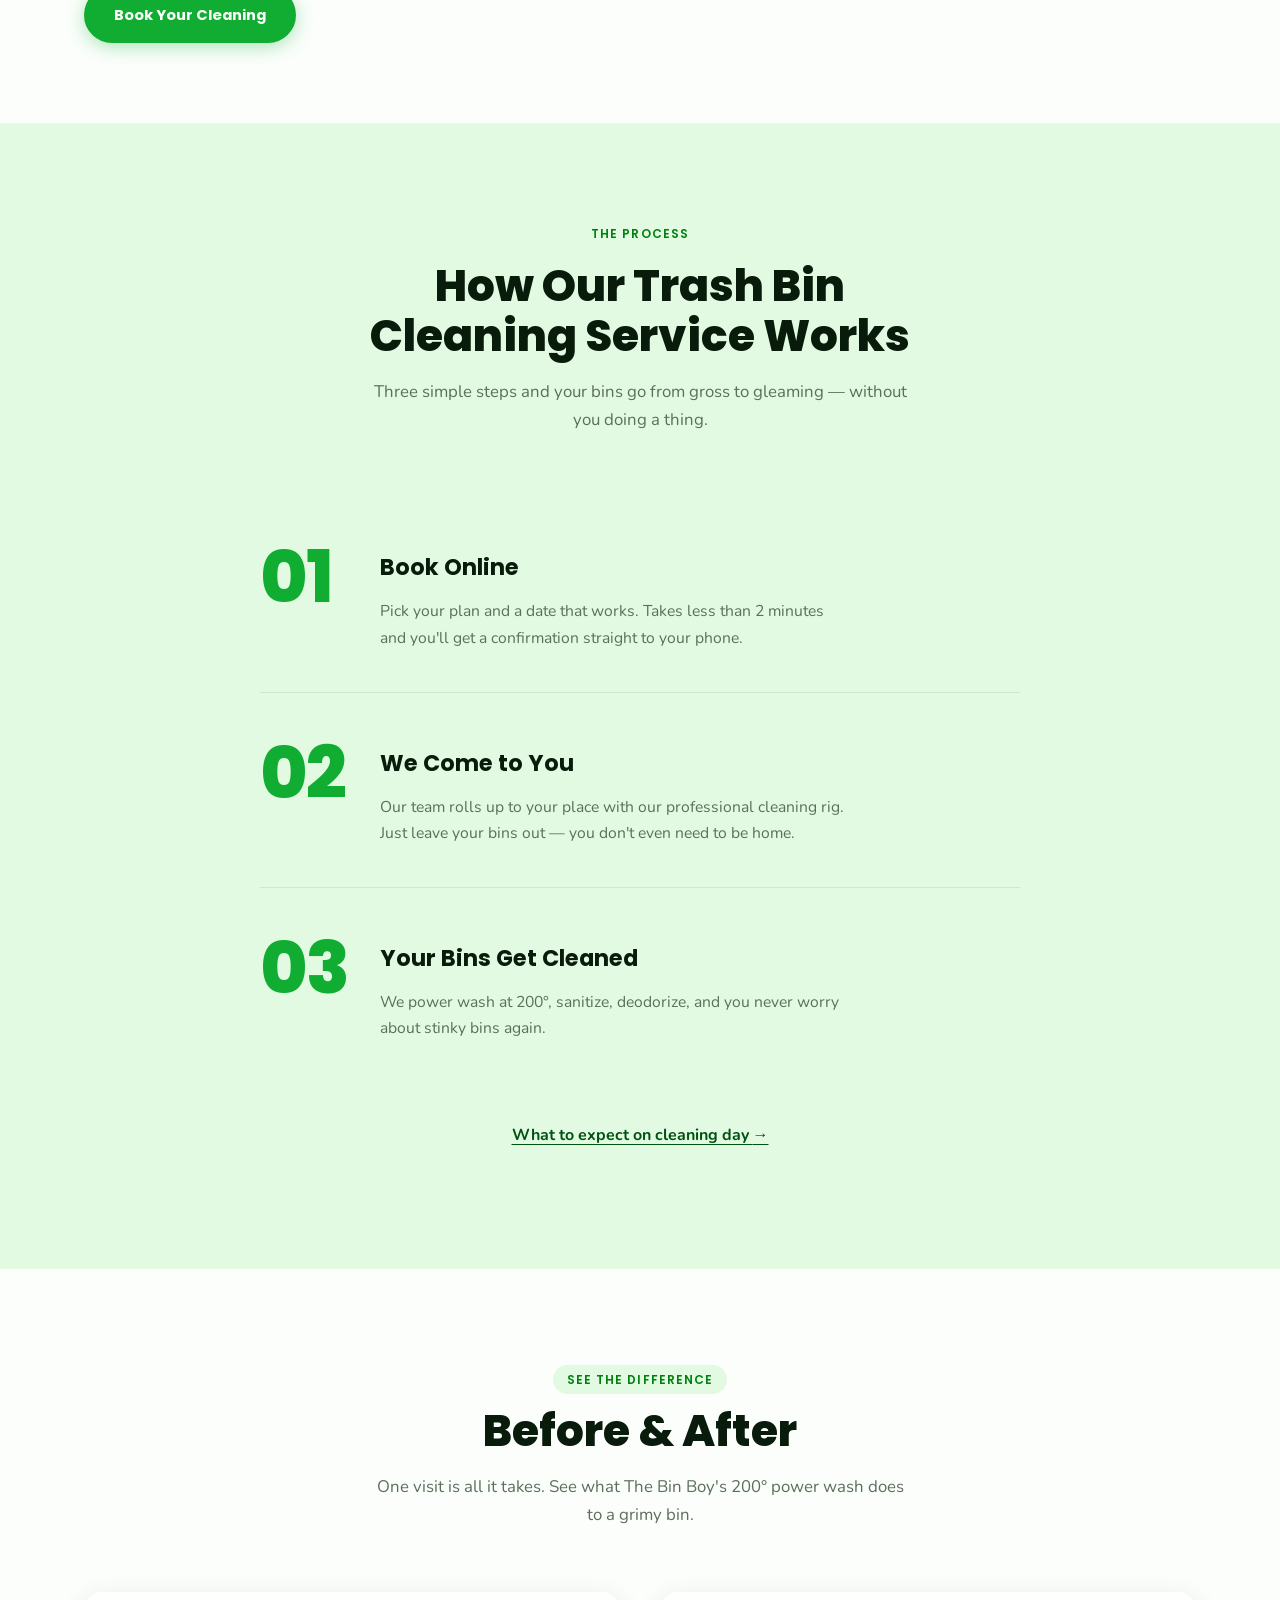
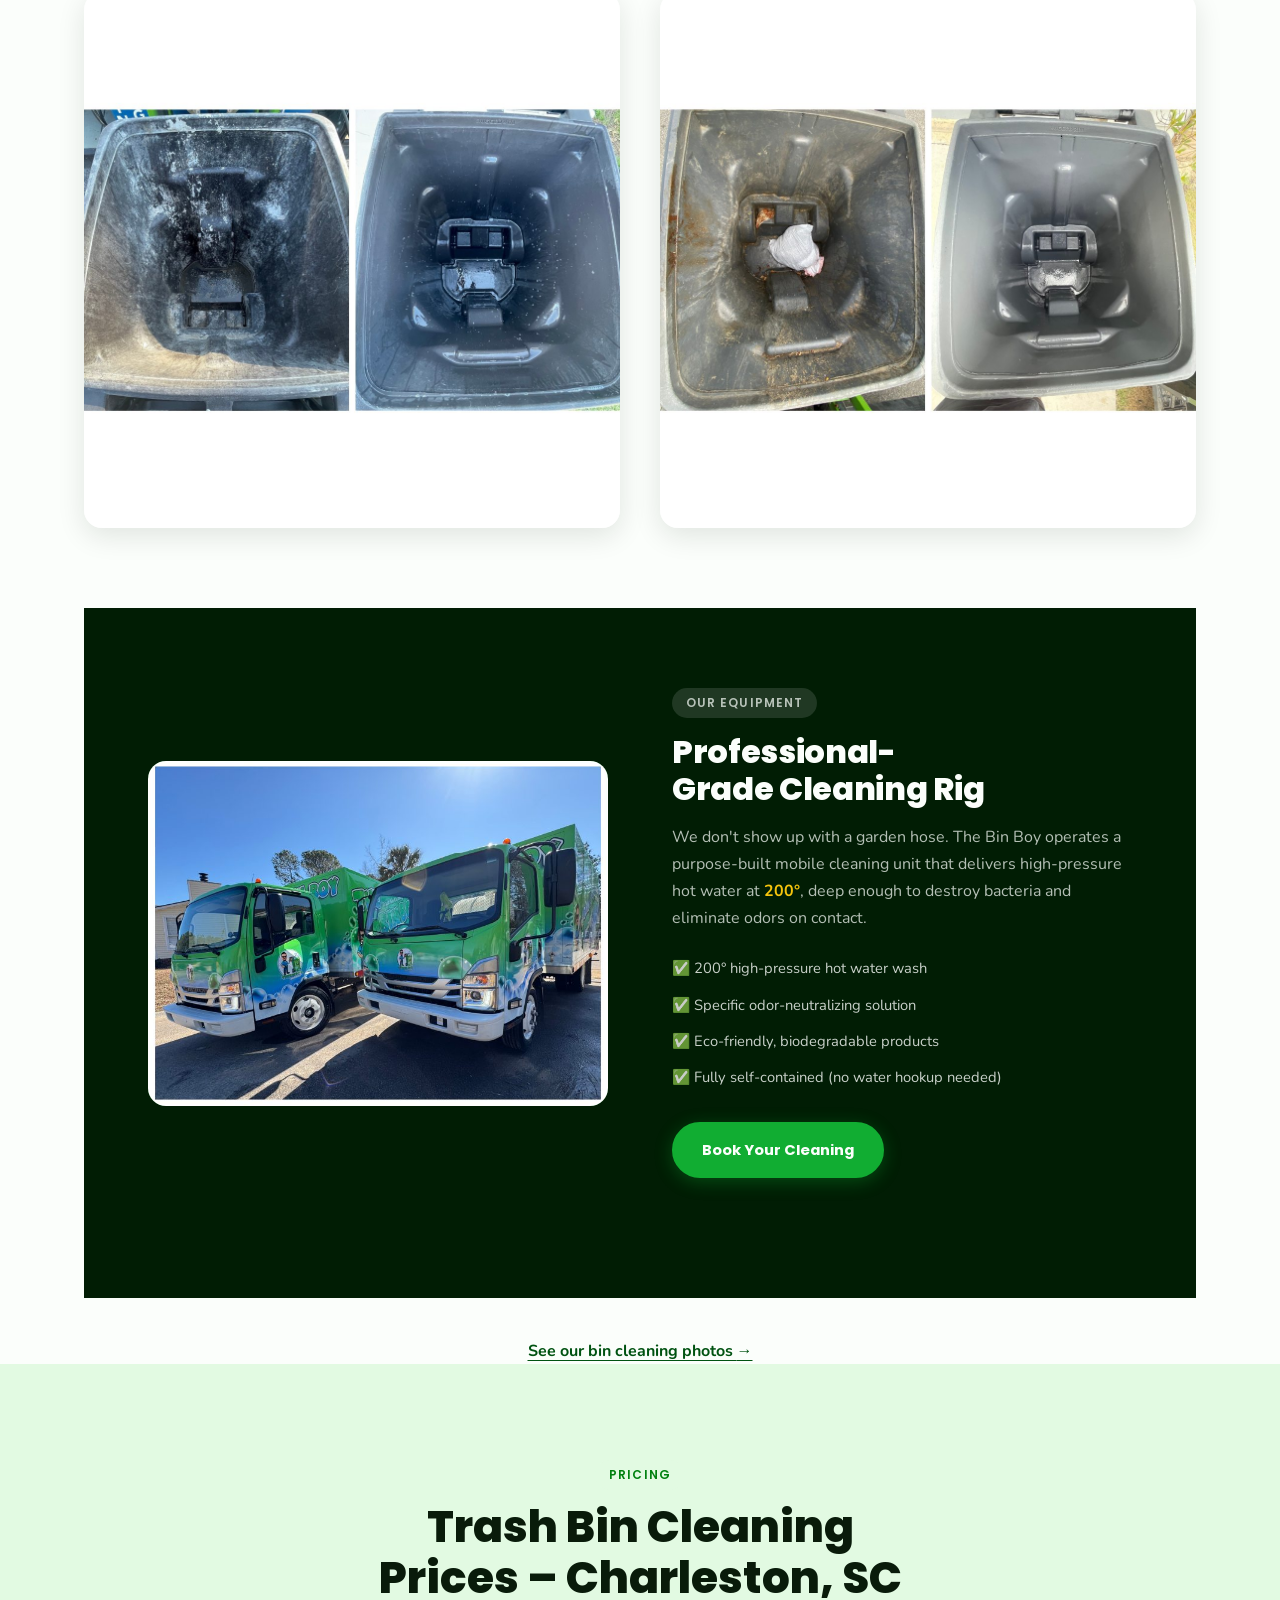
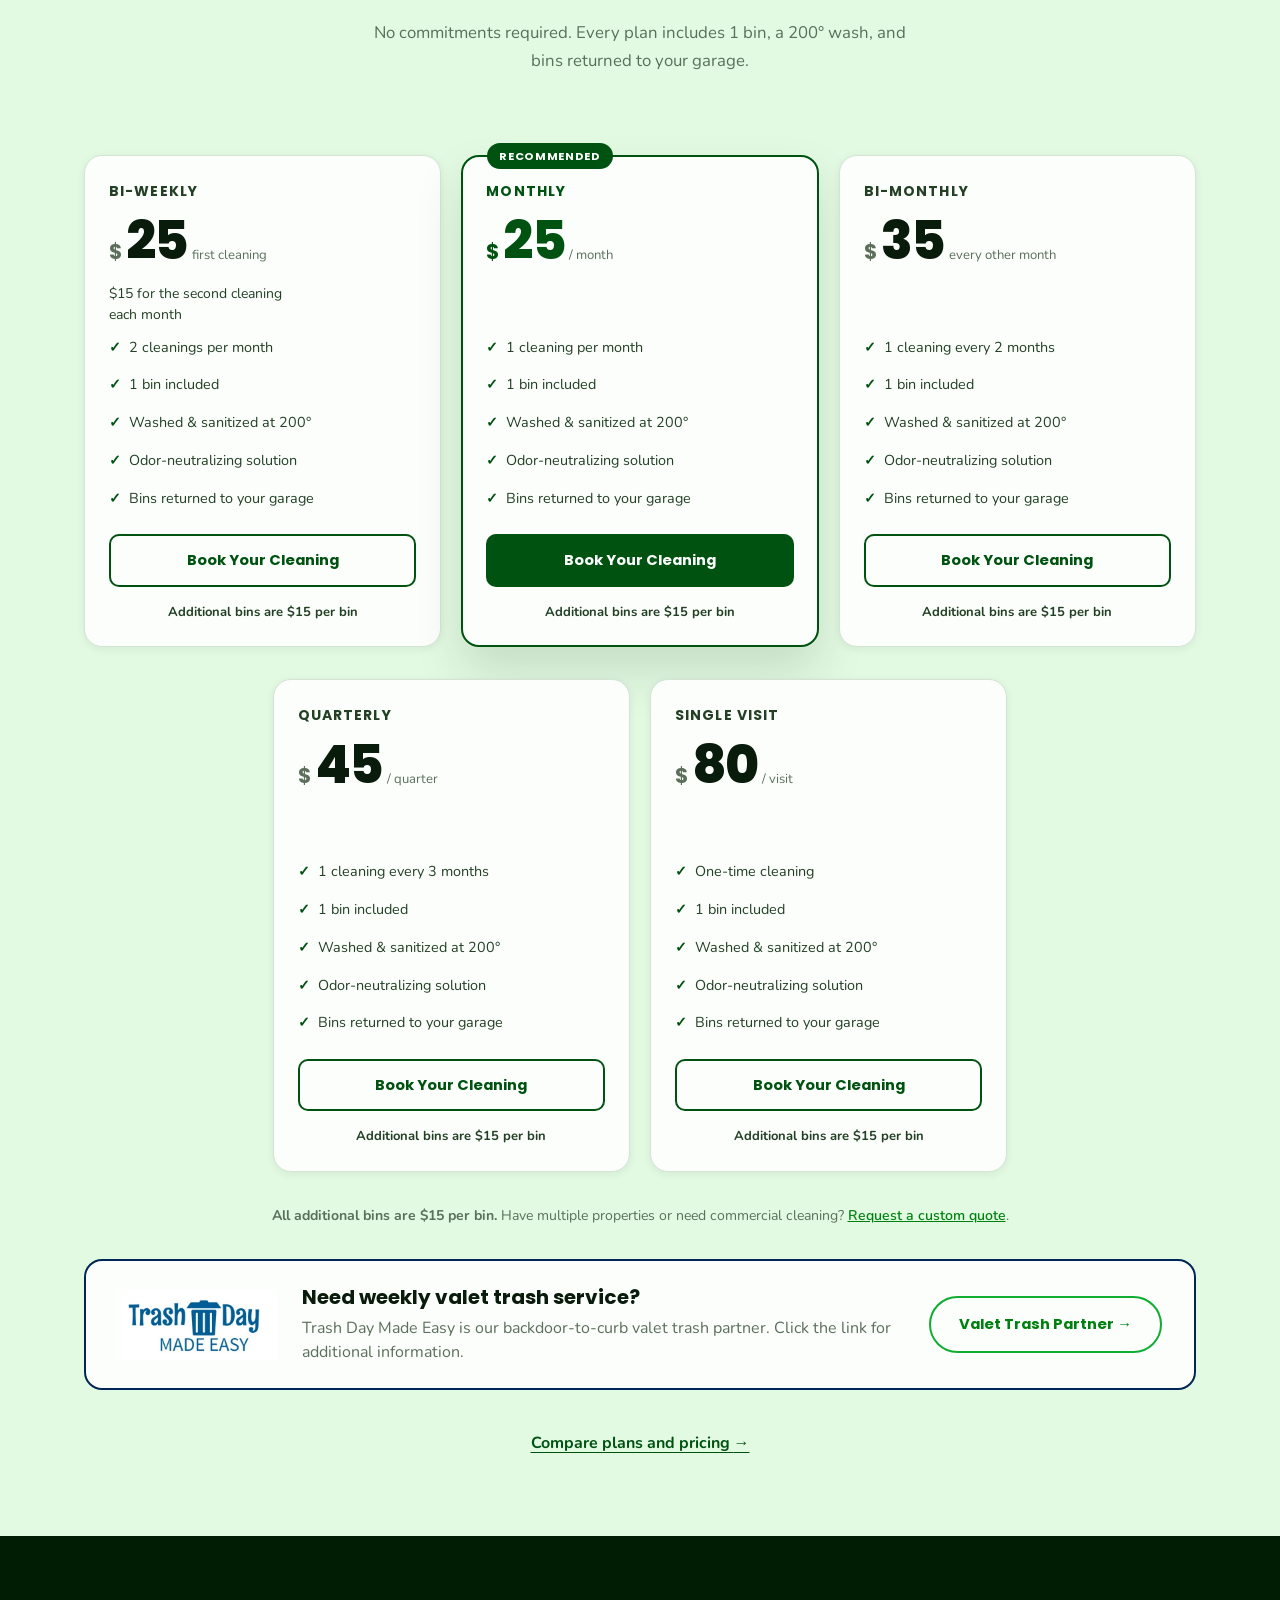
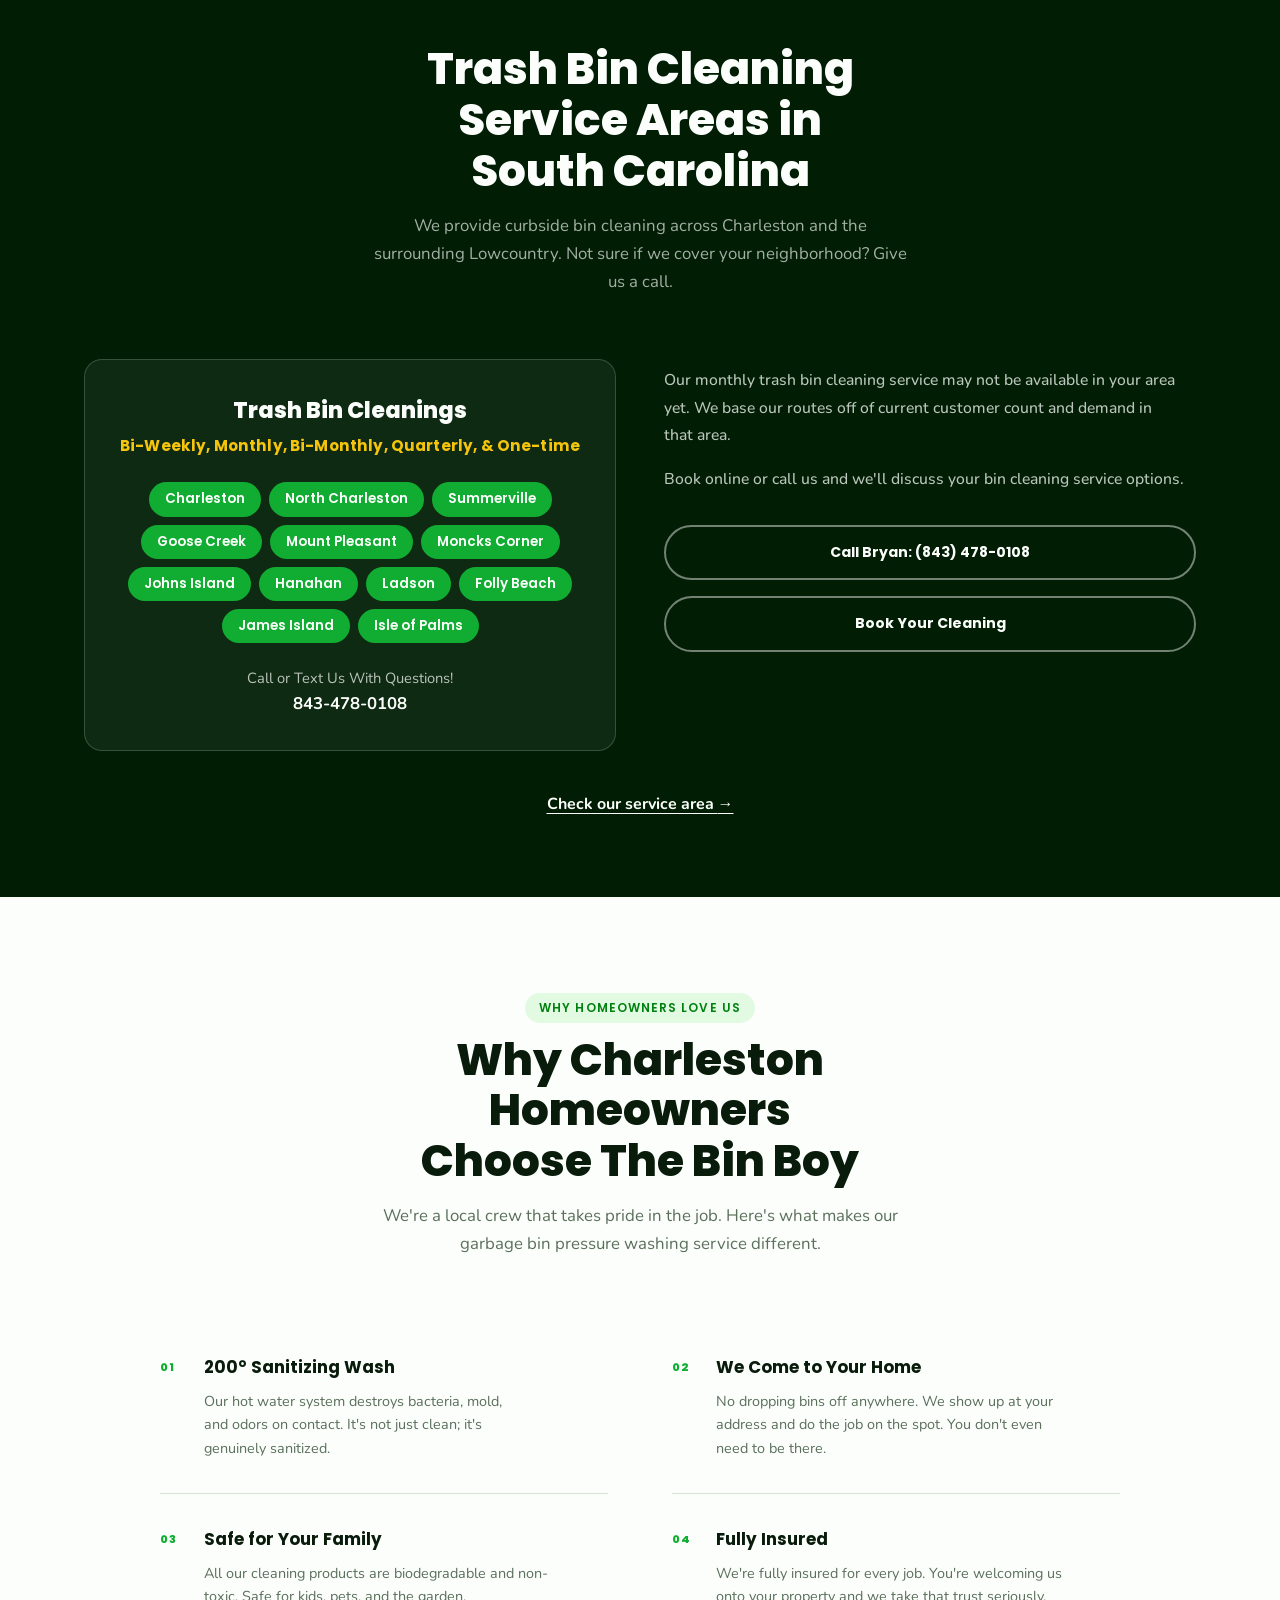
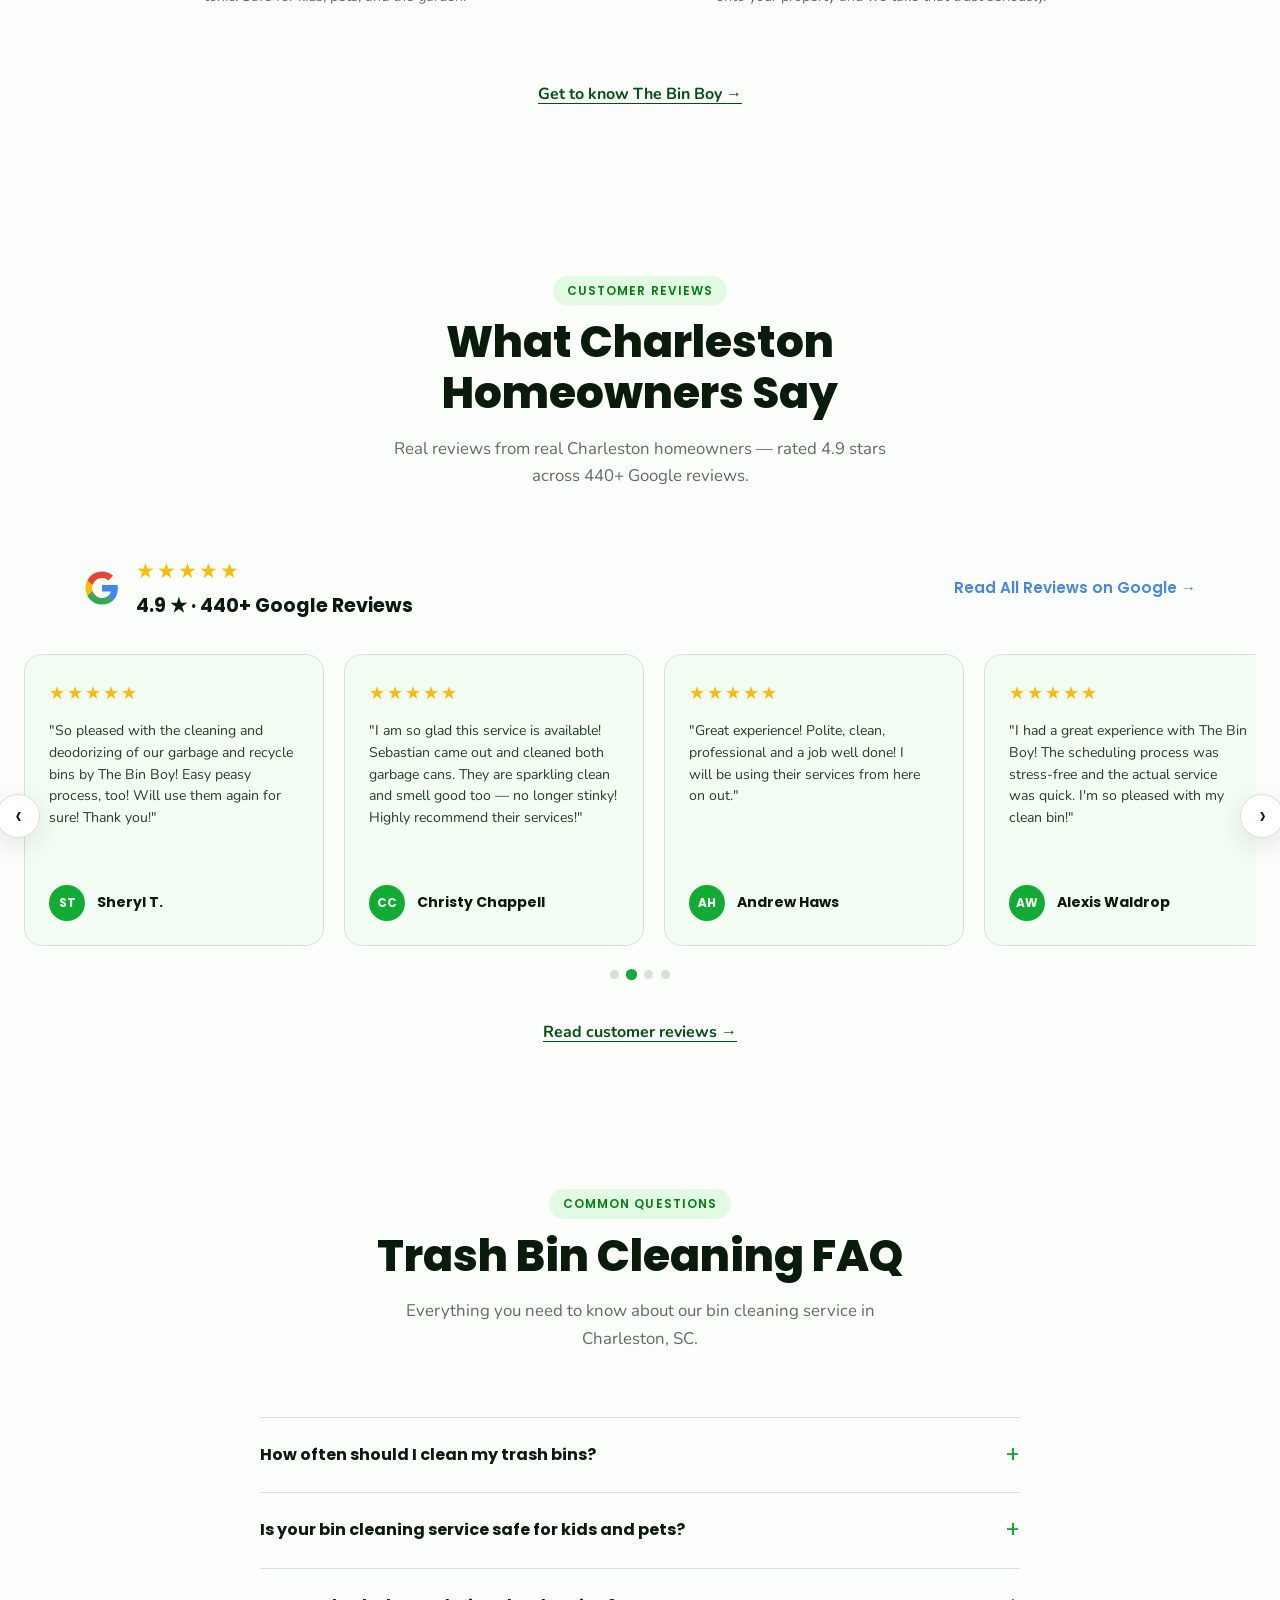
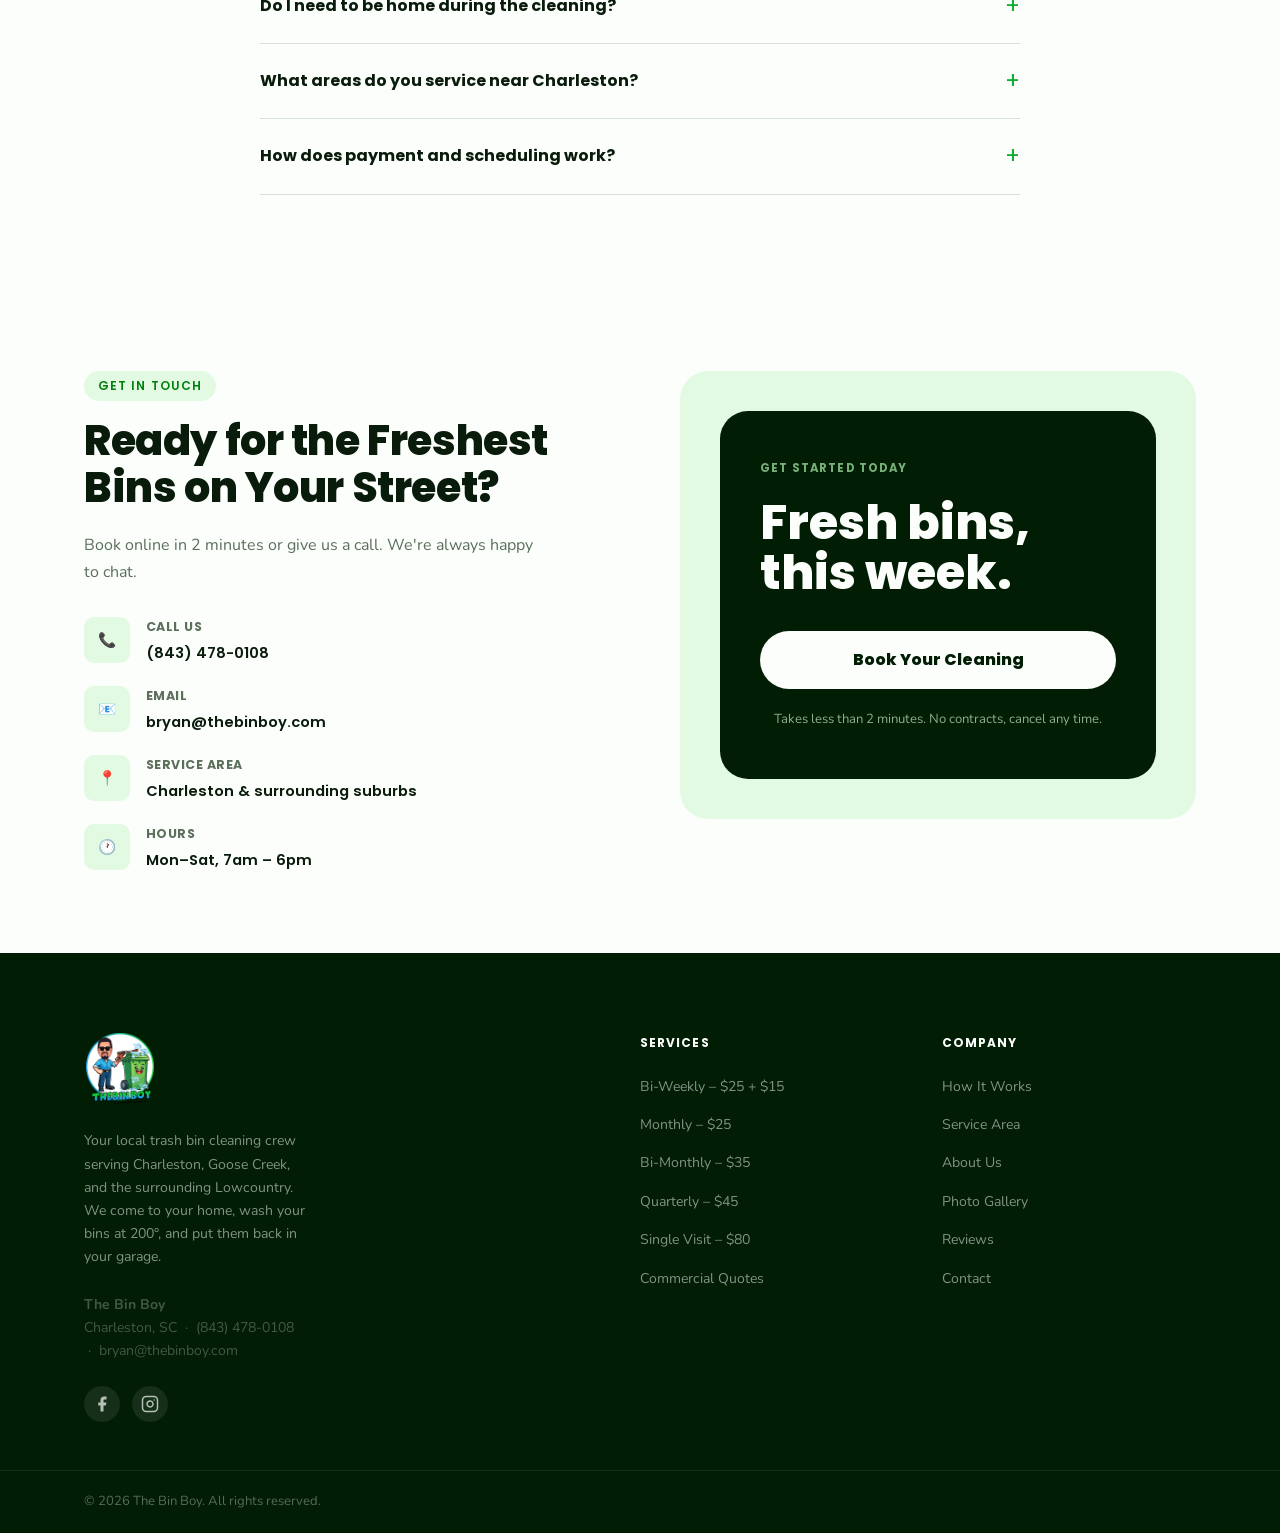
==== commit 0711d45b: "Turn the home hero into an instant price builder Visitors pick bins, schedule and town and see their" ====
--- a/index.html
+++ b/index.html
@@ -406,28 +406,95 @@
   <main id="main-content">
 
   <!-- ===== HERO ===== -->
-  <section class="hero">
+  <!--
+    The hero is a price builder: three taps (bins, schedule, town) give the
+    visitor their own price, then one tap books it or texts it to Bryan.
+    PRICES live in script.js (QUOTE_PLANS) and must match the pricing cards
+    below. The markup ships with the default answer (Monthly, 1 bin) so the
+    price still reads correctly before or without JavaScript.
+  -->
+  <section class="hero hero--quote">
     <div class="hero__bg-shapes">
       <div class="shape shape-1"></div>
       <div class="shape shape-2"></div>
     </div>
     <div class="container hero__inner">
 
-      <!-- Logo LEFT -->
-      <div class="hero__logo-wrap">
-        <img src="images/logo.png" alt="The Bin Boy – A Convenient Company" class="hero__logo-img" width="600" height="643" loading="eager" fetchpriority="high" />
-      </div>
-
-      <!-- Text RIGHT -->
       <div class="hero__text">
-        <span class="badge">🏡 A Convenient Company</span>
-        <h1>We Come to<br />Your Home &amp; Clean<br /><em>Your Bins Out</em></h1>
-        <p>Smelly, grimy garbage bins are a fact of life, but they don't have to be yours. The Bin Boy comes straight to your driveway, power washes your bins inside and out at <strong>200°</strong>, and leaves them fresh and sanitized. You don't lift a finger.</p>
-        <div class="hero__ctas">
-          <a href="https://clienthub.getjobber.com/hubs/de76b674-b23c-4e12-9114-a51409e7ab45/public/requests/369306/new?source=social_media" target="_blank" rel="noopener" class="btn btn--primary">Book Your Cleaning</a>
-          <a href="how-it-works.html" class="btn btn--outline">See How It Works</a>
-        </div>
-        <p class="hero__specs">200° sanitizing &nbsp;·&nbsp; 1 bin included &nbsp;·&nbsp; from $25/month</p>
+        <div class="hero__brand">
+          <img src="images/logo.png" alt="The Bin Boy – A Convenient Company" class="hero__mascot" width="600" height="643" loading="eager" fetchpriority="high" />
+          <span class="badge">🏡 A Convenient Company</span>
+        </div>
+        <h1>We Come to Your Home &amp; Clean <em>Your Bins Out</em></h1>
+        <p>We power wash your bins inside and out at <strong>200°</strong>, deodorize them, and put them back in your garage. You don't need to be home.</p>
+        <a href="https://www.google.com/search?q=the+bin+boy+summerville+sc" target="_blank" rel="noopener" class="hero__proof">
+          <span class="hero__proof-stars" aria-hidden="true">★★★★★</span>
+          <span><strong>4.9</strong> from 440+ Google reviews</span>
+        </a>
+        <ul class="hero__facts">
+          <li>Fully insured</li>
+          <li>No contracts</li>
+          <li>Text when we're done</li>
+        </ul>
+      </div>
+
+      <div class="quote" id="quote" data-quote>
+        <p class="quote__eyebrow">Your price in 3 taps</p>
+        <h2 class="quote__title">What would my bins cost?</h2>
+
+        <fieldset class="quote__step">
+          <legend><span class="quote__n">1</span> How many bins?</legend>
+          <div class="quote__bins">
+            <label class="chip"><input type="radio" name="bins" value="1" checked /><span>1</span></label>
+            <label class="chip"><input type="radio" name="bins" value="2" /><span>2</span></label>
+            <label class="chip"><input type="radio" name="bins" value="3" /><span>3</span></label>
+            <label class="chip"><input type="radio" name="bins" value="4" /><span>4+</span></label>
+          </div>
+        </fieldset>
+
+        <fieldset class="quote__step">
+          <legend><span class="quote__n">2</span> How often?</legend>
+          <div class="quote__plans">
+            <label class="chip"><input type="radio" name="plan" value="biweekly" /><span>Every 2 weeks</span></label>
+            <label class="chip"><input type="radio" name="plan" value="monthly" checked /><span>Monthly <small>Popular</small></span></label>
+            <label class="chip"><input type="radio" name="plan" value="bimonthly" /><span>Every 2 months</span></label>
+            <label class="chip"><input type="radio" name="plan" value="quarterly" /><span>Every 3 months</span></label>
+            <label class="chip"><input type="radio" name="plan" value="onetime" /><span>Just once</span></label>
+          </div>
+        </fieldset>
+
+        <div class="quote__step">
+          <label class="quote__label" for="quoteTown"><span class="quote__n">3</span> Where are your bins?</label>
+          <select id="quoteTown" name="town" class="quote__select">
+            <option value="">Choose your town</option>
+            <option>Charleston</option>
+            <option>North Charleston</option>
+            <option>Summerville</option>
+            <option>Goose Creek</option>
+            <option>Mount Pleasant</option>
+            <option>Moncks Corner</option>
+            <option>Johns Island</option>
+            <option>Hanahan</option>
+            <option>Ladson</option>
+            <option>Folly Beach</option>
+            <option>James Island</option>
+            <option>Isle of Palms</option>
+            <option value="other">Somewhere else</option>
+          </select>
+        </div>
+
+        <div class="quote__result" aria-live="polite">
+          <p class="quote__price"><span class="quote__amount" data-quote-amount>$25</span> <span class="quote__per" data-quote-per>/ month</span></p>
+          <p class="quote__math" data-quote-math>Monthly plan · 1 bin included</p>
+          <p class="quote__promo">
+            First cleaning <strong data-quote-first>$15</strong> with code
+            <button type="button" class="quote__code" data-quote-code aria-label="Copy promo code STINKY">STINKY</button>
+          </p>
+          <p class="quote__area" data-quote-area hidden></p>
+        </div>
+
+        <a href="https://clienthub.getjobber.com/hubs/de76b674-b23c-4e12-9114-a51409e7ab45/public/requests/369306/new?source=social_media" target="_blank" rel="noopener" class="btn btn--primary quote__book" data-quote-book>Book This Plan <span aria-hidden="true">&rarr;</span></a>
+        <a href="sms:+18434780108" class="quote__sms" data-quote-sms>Or text this quote to Bryan: <span class="nowrap">(843) 478-0108</span></a>
       </div>
 
     </div>
--- a/styles.css
+++ b/styles.css
@@ -2036,3 +2036,277 @@
   .pricing-cards > .pricing-card:last-child:nth-child(odd) { grid-column: auto; }
   .pricing-card__summary { min-height: 140px; }
 }
+
+/* ===== HERO PRICE BUILDER (index.html) =====
+   The home hero answers "what will it cost me?" before anything else. */
+.hero--quote { min-height: auto; padding: 132px 0 72px; }
+.hero--quote .hero__inner {
+  grid-template-columns: minmax(0, 1fr) minmax(0, 470px);
+  gap: var(--sp-16);
+}
+
+.hero__brand {
+  display: flex;
+  align-items: center;
+  gap: var(--sp-4);
+  margin-bottom: var(--sp-5);
+}
+.hero__brand .badge { margin-bottom: 0; }
+.hero__mascot {
+  width: 112px;
+  height: auto;
+  flex: none;
+  filter: drop-shadow(0 10px 22px oklch(0% 0 0 / 0.45));
+}
+
+.hero--quote .hero__text h1 {
+  font-size: clamp(2.1rem, 4.4vw, 3.5rem);
+  line-height: 1.08;
+  max-width: 14ch;
+}
+.hero--quote .hero__text p { margin-bottom: var(--sp-6); }
+
+.hero__proof {
+  display: inline-flex;
+  align-items: center;
+  gap: var(--sp-3);
+  padding: 10px 18px;
+  border-radius: var(--radius-full);
+  background: oklch(99% 0.005 145 / 0.08);
+  border: 1px solid oklch(99% 0.005 145 / 0.16);
+  color: var(--white-tint);
+  font-family: var(--font-head);
+  font-size: 0.9rem;
+  transition: background 150ms ease;
+}
+.hero__proof:hover { background: oklch(99% 0.005 145 / 0.14); }
+.hero__proof-stars { color: var(--yellow); letter-spacing: 2px; }
+
+.hero__facts {
+  display: flex;
+  flex-wrap: wrap;
+  gap: var(--sp-2) var(--sp-5);
+  margin-top: var(--sp-5);
+  font-family: var(--font-head);
+  font-size: 0.86rem;
+  font-weight: 600;
+  color: oklch(99% 0.005 145 / 0.7);
+}
+.hero__facts li::before { content: '✓ '; color: var(--green); font-weight: 800; }
+
+/* The card */
+.quote {
+  position: relative;
+  background: var(--white-tint);
+  color: var(--ink);
+  border-radius: var(--radius-lg);
+  padding: var(--sp-8);
+  box-shadow: 0 30px 80px oklch(0% 0 0 / 0.45), 0 0 0 6px oklch(65% 0.20 145 / 0.18);
+}
+.quote__eyebrow {
+  font-family: var(--font-head);
+  font-size: 0.76rem;
+  font-weight: 700;
+  letter-spacing: 0.1em;
+  text-transform: uppercase;
+  color: var(--green-dark);
+}
+.quote__title {
+  font-family: var(--font-head);
+  font-size: 1.55rem;
+  font-weight: 800;
+  line-height: 1.2;
+  margin: var(--sp-1) 0 var(--sp-5);
+}
+
+.quote__step { border: 0; padding: 0; margin: 0 0 var(--sp-5); min-width: 0; }
+.quote__step legend,
+.quote__label {
+  display: flex;
+  align-items: center;
+  gap: var(--sp-2);
+  font-family: var(--font-head);
+  font-weight: 700;
+  font-size: 0.92rem;
+  margin-bottom: var(--sp-2);
+  padding: 0;
+}
+.quote__n {
+  display: inline-grid;
+  place-items: center;
+  width: 22px; height: 22px;
+  border-radius: 50%;
+  background: var(--green-deep);
+  color: var(--white-tint);
+  font-size: 0.72rem;
+}
+
+/* Radio chips: a real radio for keyboard + screen readers, styled as a pill */
+.chip { position: relative; display: block; cursor: pointer; }
+.chip input {
+  position: absolute;
+  inset: 0;
+  opacity: 0;
+  margin: 0;
+  cursor: pointer;
+}
+.chip span {
+  display: flex;
+  align-items: center;
+  justify-content: center;
+  gap: 6px;
+  min-height: 44px;
+  padding: 8px 12px;
+  border: 2px solid var(--border);
+  border-radius: var(--radius-sm);
+  background: var(--surface);
+  font-family: var(--font-head);
+  font-weight: 600;
+  font-size: 0.88rem;
+  text-align: center;
+  line-height: 1.2;
+  transition: border-color 150ms ease, background 150ms ease, color 150ms ease;
+}
+.chip:hover span { border-color: var(--green); }
+.chip input:checked + span {
+  background: var(--green-deep);
+  border-color: var(--green-deep);
+  color: var(--white-tint);
+}
+.chip input:focus-visible + span { outline: 3px solid var(--yellow); outline-offset: 2px; }
+.chip small {
+  font-size: 0.66rem;
+  font-weight: 700;
+  text-transform: uppercase;
+  letter-spacing: 0.04em;
+  padding: 2px 6px;
+  border-radius: var(--radius-full);
+  background: var(--yellow);
+  color: var(--ink);
+}
+
+.quote__bins { display: grid; grid-template-columns: repeat(4, 1fr); gap: var(--sp-2); }
+.quote__bins .chip span { font-size: 1.05rem; font-weight: 800; }
+.quote__plans { display: grid; grid-template-columns: repeat(6, 1fr); gap: var(--sp-2); }
+.quote__plans .chip { grid-column: span 2; }
+.quote__plans .chip:nth-child(4),
+.quote__plans .chip:nth-child(5) { grid-column: span 3; }
+
+.quote__select {
+  width: 100%;
+  min-height: 46px;
+  padding: 10px 40px 10px 14px;
+  border: 2px solid var(--border);
+  border-radius: var(--radius-sm);
+  background: var(--surface) url("data:image/svg+xml,%3Csvg xmlns='http://www.w3.org/2000/svg' width='12' height='8' viewBox='0 0 12 8'%3E%3Cpath d='M1 1l5 5 5-5' fill='none' stroke='%23224' stroke-width='2'/%3E%3C/svg%3E") no-repeat right 14px center;
+  appearance: none;
+  font: 600 0.95rem var(--font-head);
+  color: var(--ink);
+  cursor: pointer;
+}
+.quote__select:hover { border-color: var(--green); }
+.quote__select:focus-visible { outline: 3px solid var(--yellow); outline-offset: 2px; }
+
+/* Live result */
+.quote__result {
+  background: var(--green-light);
+  border-radius: var(--radius-md);
+  padding: var(--sp-4) var(--sp-5);
+  margin-bottom: var(--sp-4);
+}
+.quote__price {
+  display: flex;
+  align-items: baseline;
+  gap: var(--sp-2);
+  font-family: var(--font-head);
+}
+.quote__amount {
+  font-size: 2.8rem;
+  font-weight: 800;
+  line-height: 1;
+  color: var(--ink);
+  letter-spacing: -0.02em;
+}
+.quote__amount.is-bumping { animation: quoteBump 360ms var(--ease-out-expo); }
+@keyframes quoteBump {
+  from { transform: scale(1.12); color: var(--green-dark); }
+  to   { transform: scale(1); }
+}
+.quote__per { font-weight: 600; color: var(--muted); }
+.quote__math { font-size: 0.88rem; color: var(--ink-mid); margin-top: var(--sp-1); }
+.quote__promo {
+  display: flex;
+  flex-wrap: wrap;
+  align-items: center;
+  gap: 6px;
+  margin-top: var(--sp-3);
+  padding-top: var(--sp-3);
+  border-top: 1px dashed oklch(52% 0.18 145 / 0.3);
+  font-size: 0.9rem;
+}
+.quote__code {
+  font: 800 0.8rem var(--font-head);
+  letter-spacing: 0.08em;
+  padding: 4px 10px;
+  border-radius: 6px;
+  border: 2px dashed var(--yellow-dark);
+  background: var(--yellow);
+  color: var(--ink);
+  cursor: copy;
+}
+.quote__code:focus-visible { outline: 3px solid var(--green-deep); outline-offset: 2px; }
+.quote__area { font-size: 0.88rem; margin-top: var(--sp-2); color: var(--ink-mid); }
+.quote__area.is-out { color: oklch(48% 0.14 50); }
+
+.quote__book { width: 100%; font-size: 1.02rem; padding: 16px 28px; }
+.quote__sms {
+  display: block;
+  margin-top: var(--sp-3);
+  text-align: center;
+  font-family: var(--font-head);
+  font-weight: 600;
+  font-size: 0.88rem;
+  color: var(--green-dark);
+  text-decoration: underline;
+  text-underline-offset: 3px;
+}
+.quote__sms:hover { color: var(--green-deep); }
+.quote__sms .nowrap { white-space: nowrap; }
+
+@media (prefers-reduced-motion: reduce) {
+  .quote__amount.is-bumping { animation: none; }
+}
+
+@media (max-width: 1024px) {
+  .hero--quote .hero__inner { grid-template-columns: minmax(0, 1fr) minmax(0, 430px); gap: var(--sp-10); }
+}
+
+@media (max-width: 860px) {
+  .hero--quote { padding: 112px 0 48px; }
+  .hero--quote .hero__inner { grid-template-columns: minmax(0, 1fr); gap: var(--sp-8); text-align: left; }
+  .hero--quote .hero__text { max-width: 560px; margin: 0 auto; width: 100%; }
+  .hero--quote .hero__text p { margin-left: 0; }
+  .hero--quote .quote { max-width: 560px; margin: 0 auto; width: 100%; }
+}
+
+@media (max-width: 600px) {
+  /* Phone: get the price builder onto the first screen. The trust bar
+     straight after the hero repeats 200° / insured, so the lead can go. */
+  .hero--quote { padding-top: 112px; padding-bottom: 40px; }
+  .hero--quote .hero__inner { gap: var(--sp-5); }
+  .hero__mascot { width: 52px; }
+  .hero__brand { margin-bottom: var(--sp-3); gap: var(--sp-3); }
+  .hero__brand .badge { font-size: 0.72rem; padding: 4px 12px; }
+  .hero--quote .hero__text h1 { font-size: 1.8rem; max-width: none; margin-bottom: var(--sp-3); }
+  .hero--quote .hero__text p { display: none; }
+  .hero__proof { font-size: 0.8rem; padding: 7px 14px; white-space: nowrap; }
+  .hero__facts { display: none; }
+  .quote { padding: var(--sp-6) var(--sp-5); border-radius: var(--radius-md); }
+  .quote__title { font-size: 1.3rem; margin-bottom: var(--sp-4); }
+  .quote__step { margin-bottom: var(--sp-4); }
+  .quote__plans { grid-template-columns: repeat(2, 1fr); }
+  .quote__plans .chip,
+  .quote__plans .chip:nth-child(4) { grid-column: span 1; }
+  .quote__plans .chip:nth-child(5) { grid-column: span 2; }
+  .quote__amount { font-size: 2.4rem; }
+}
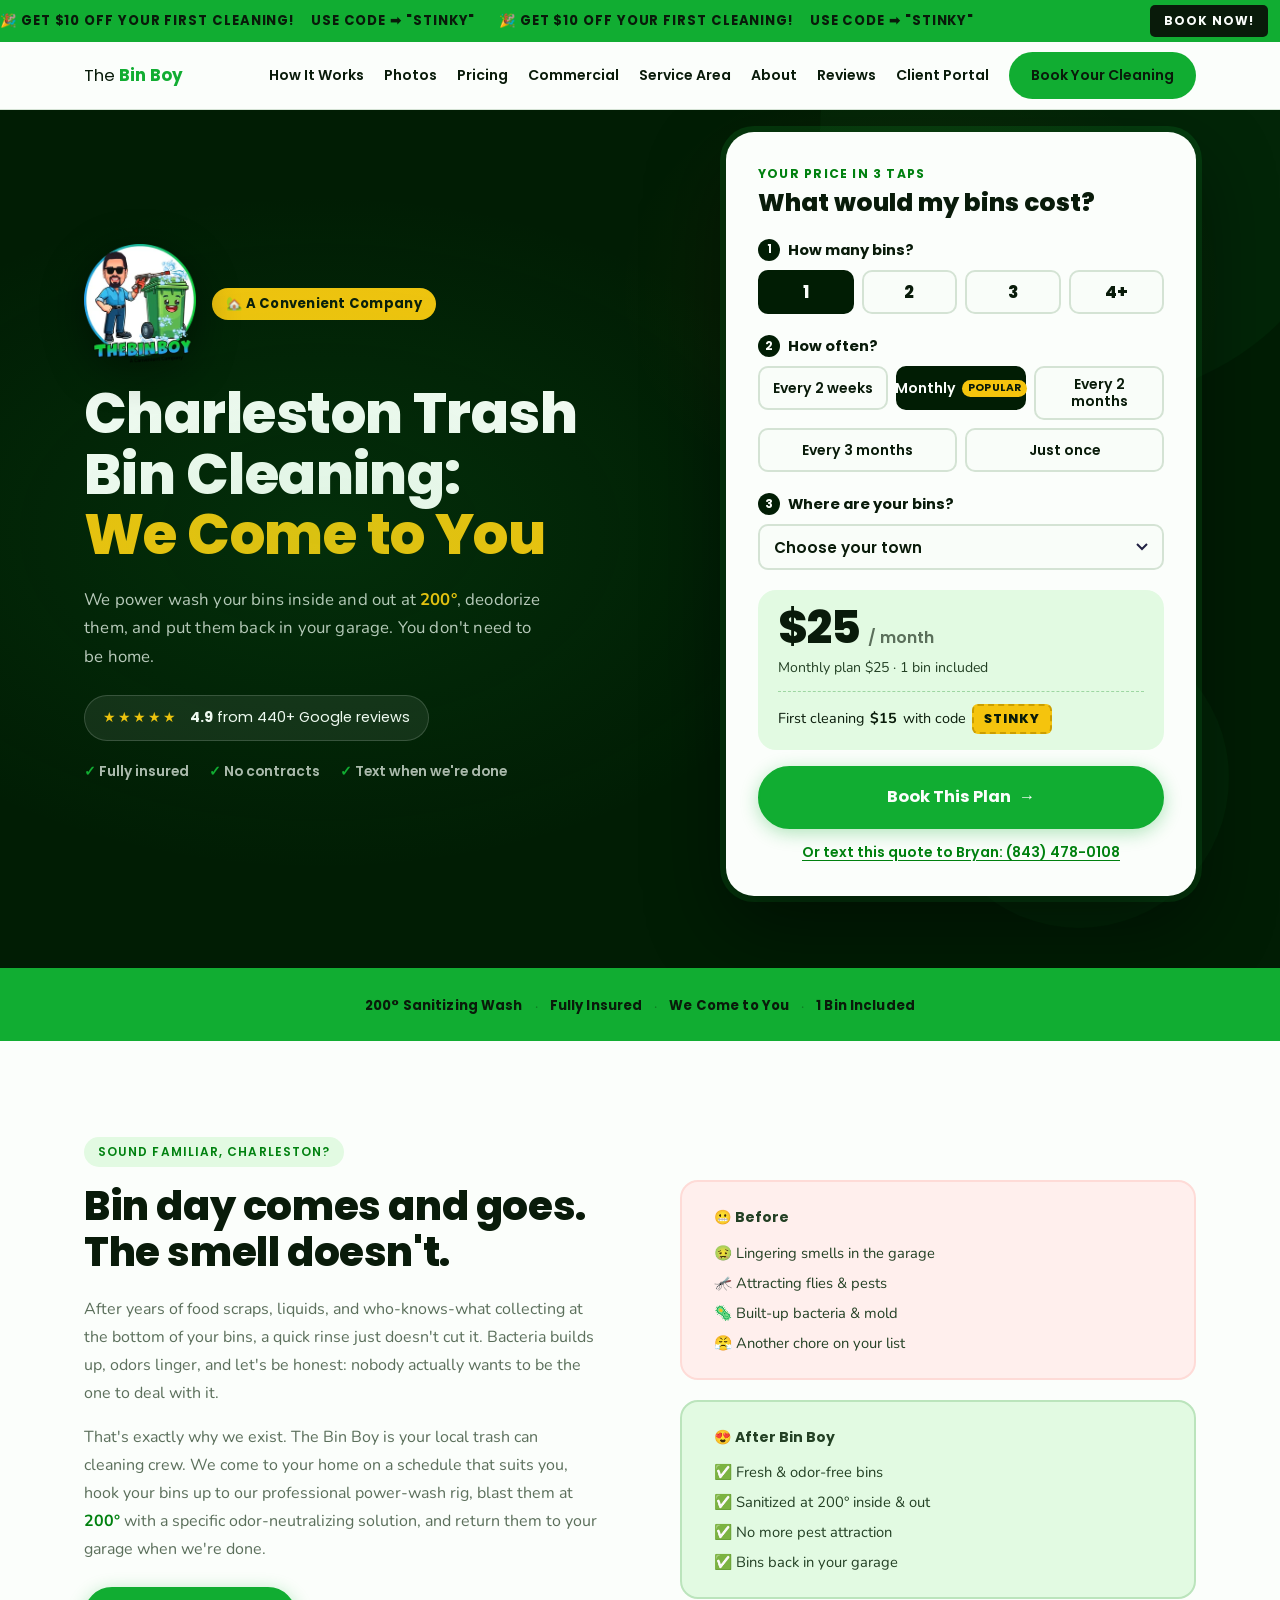
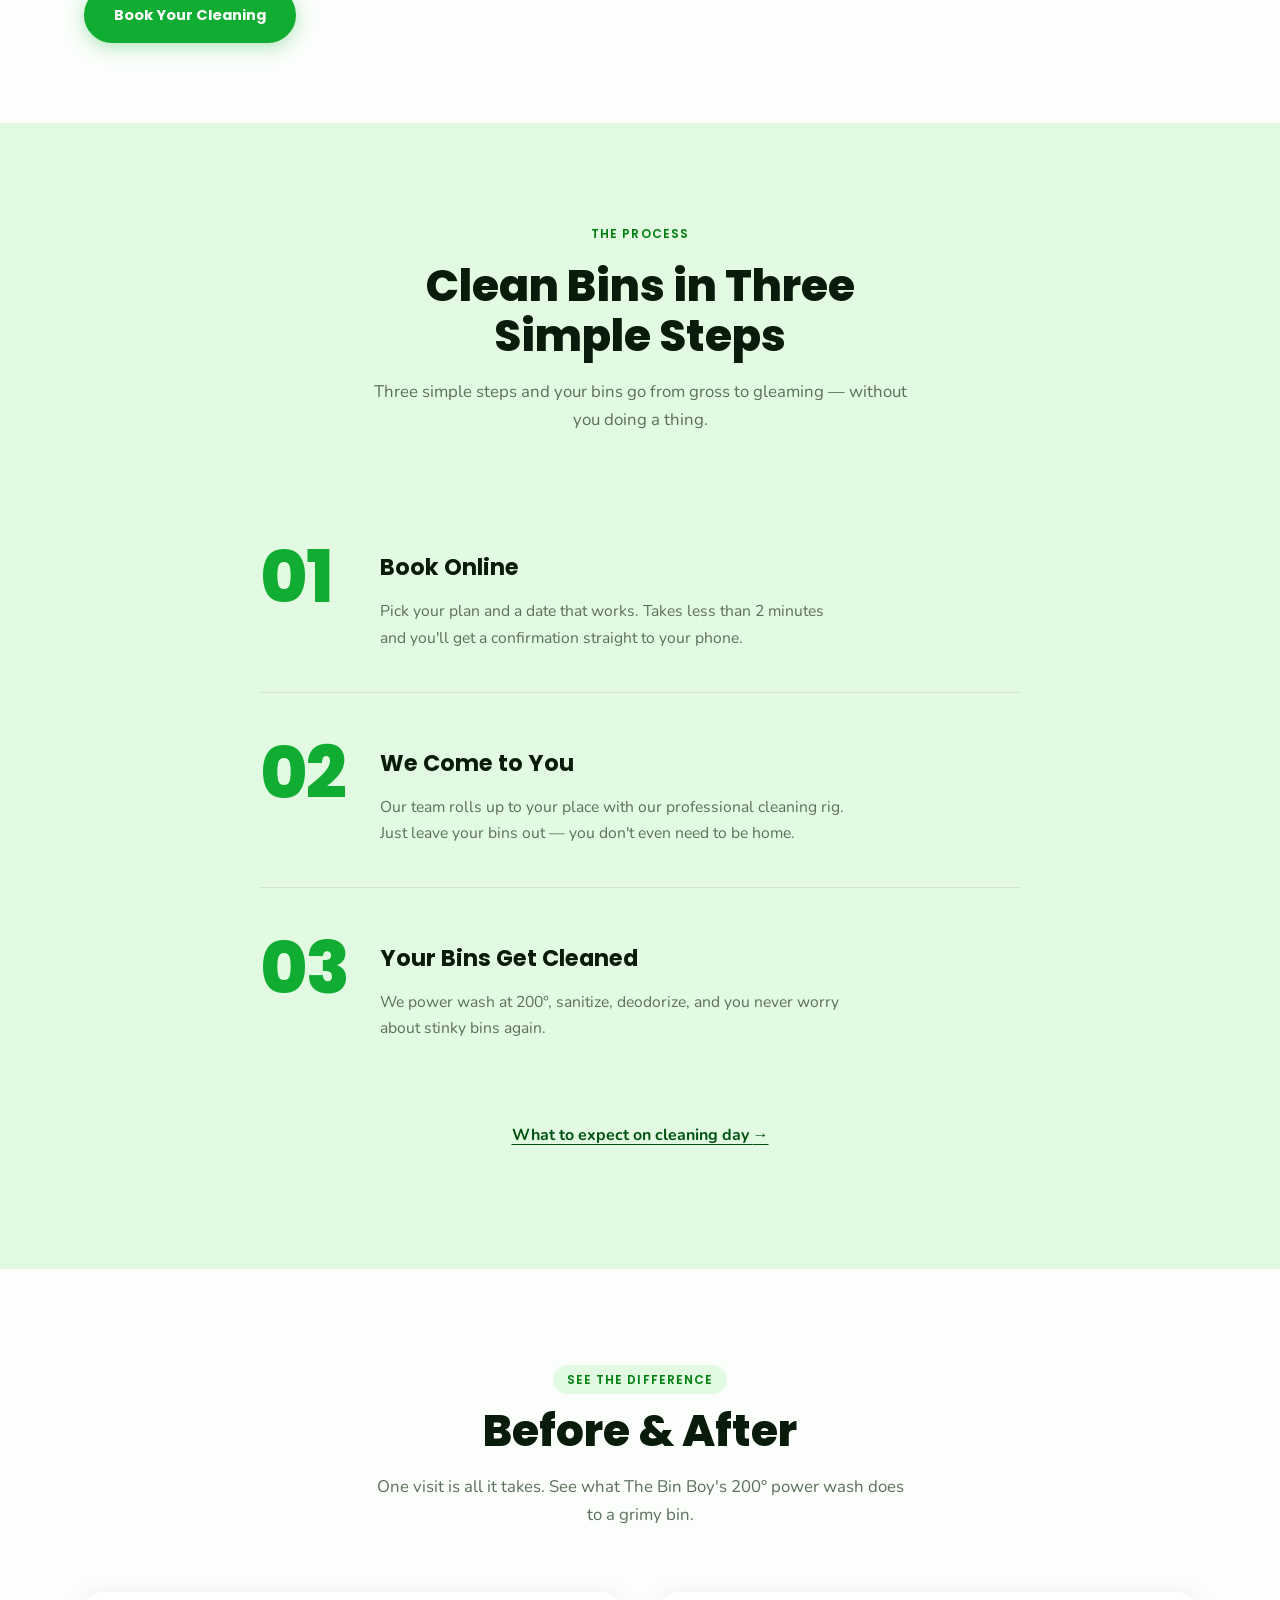
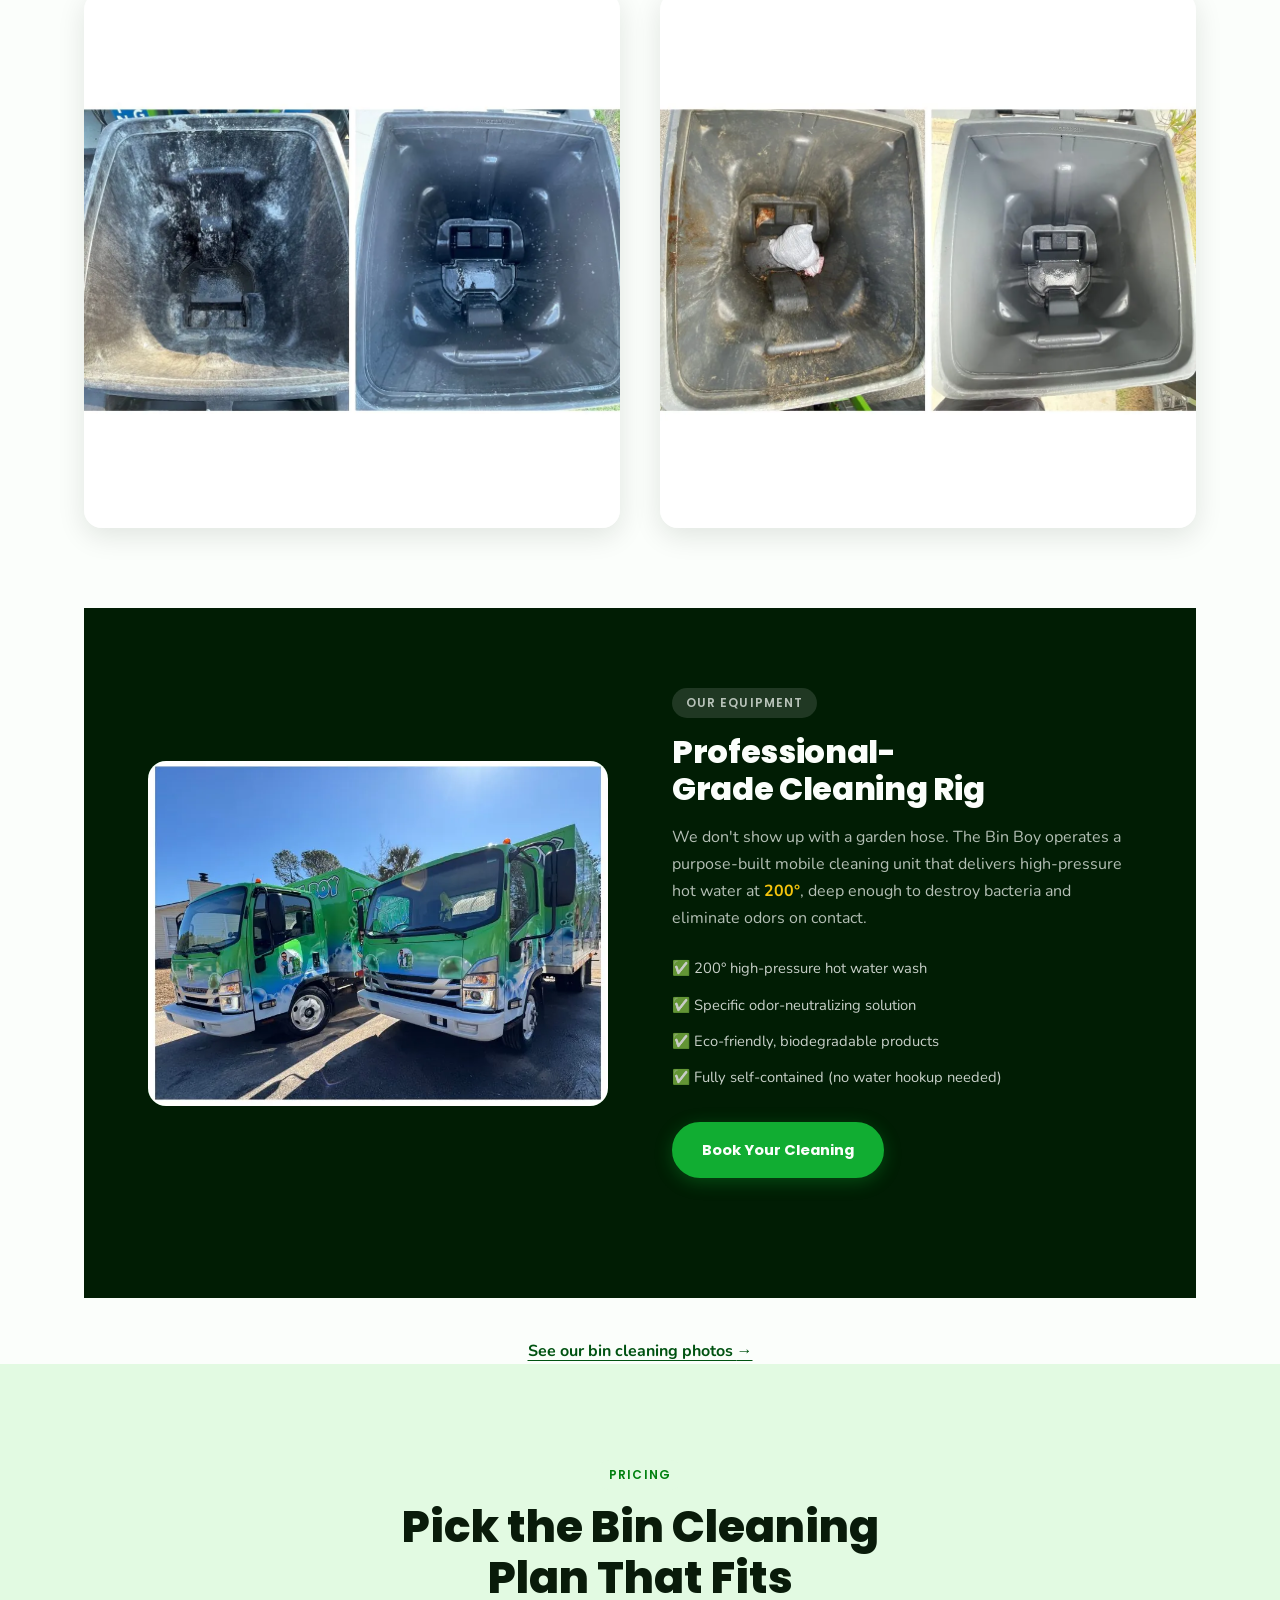
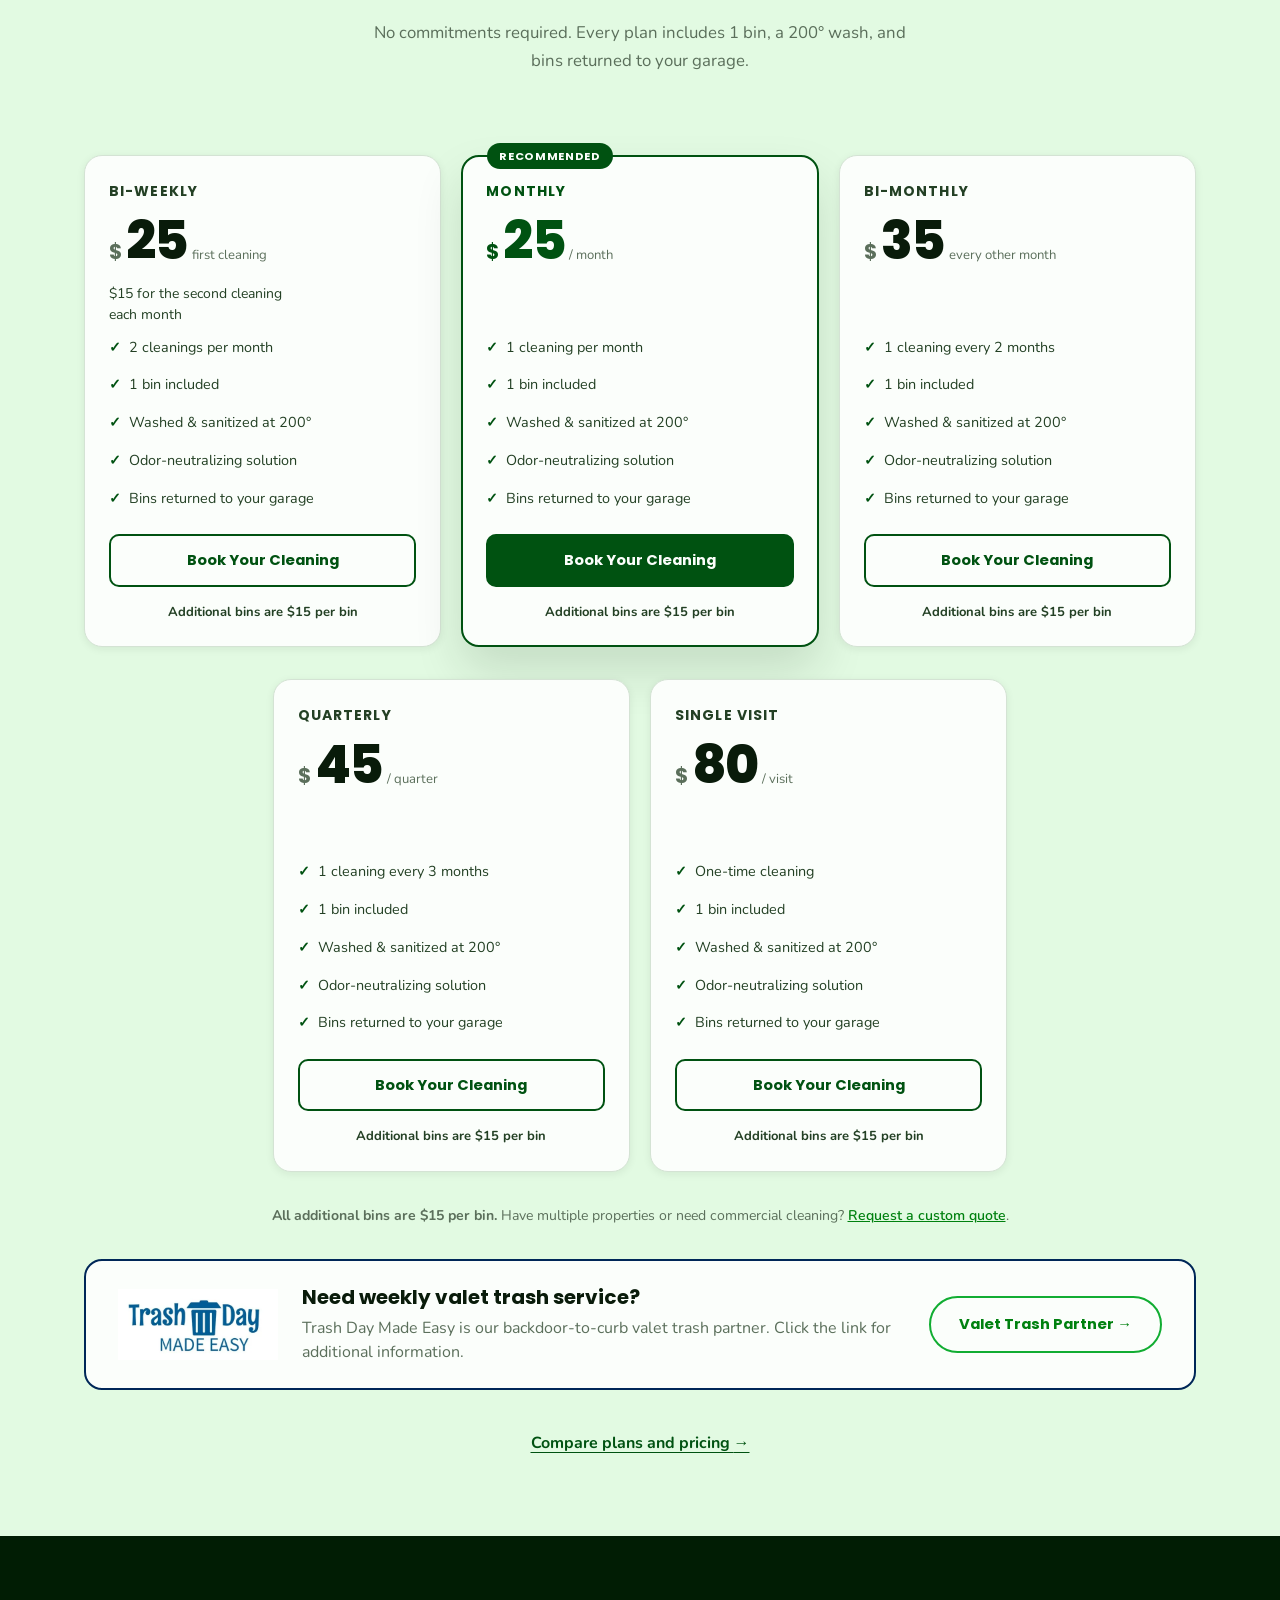
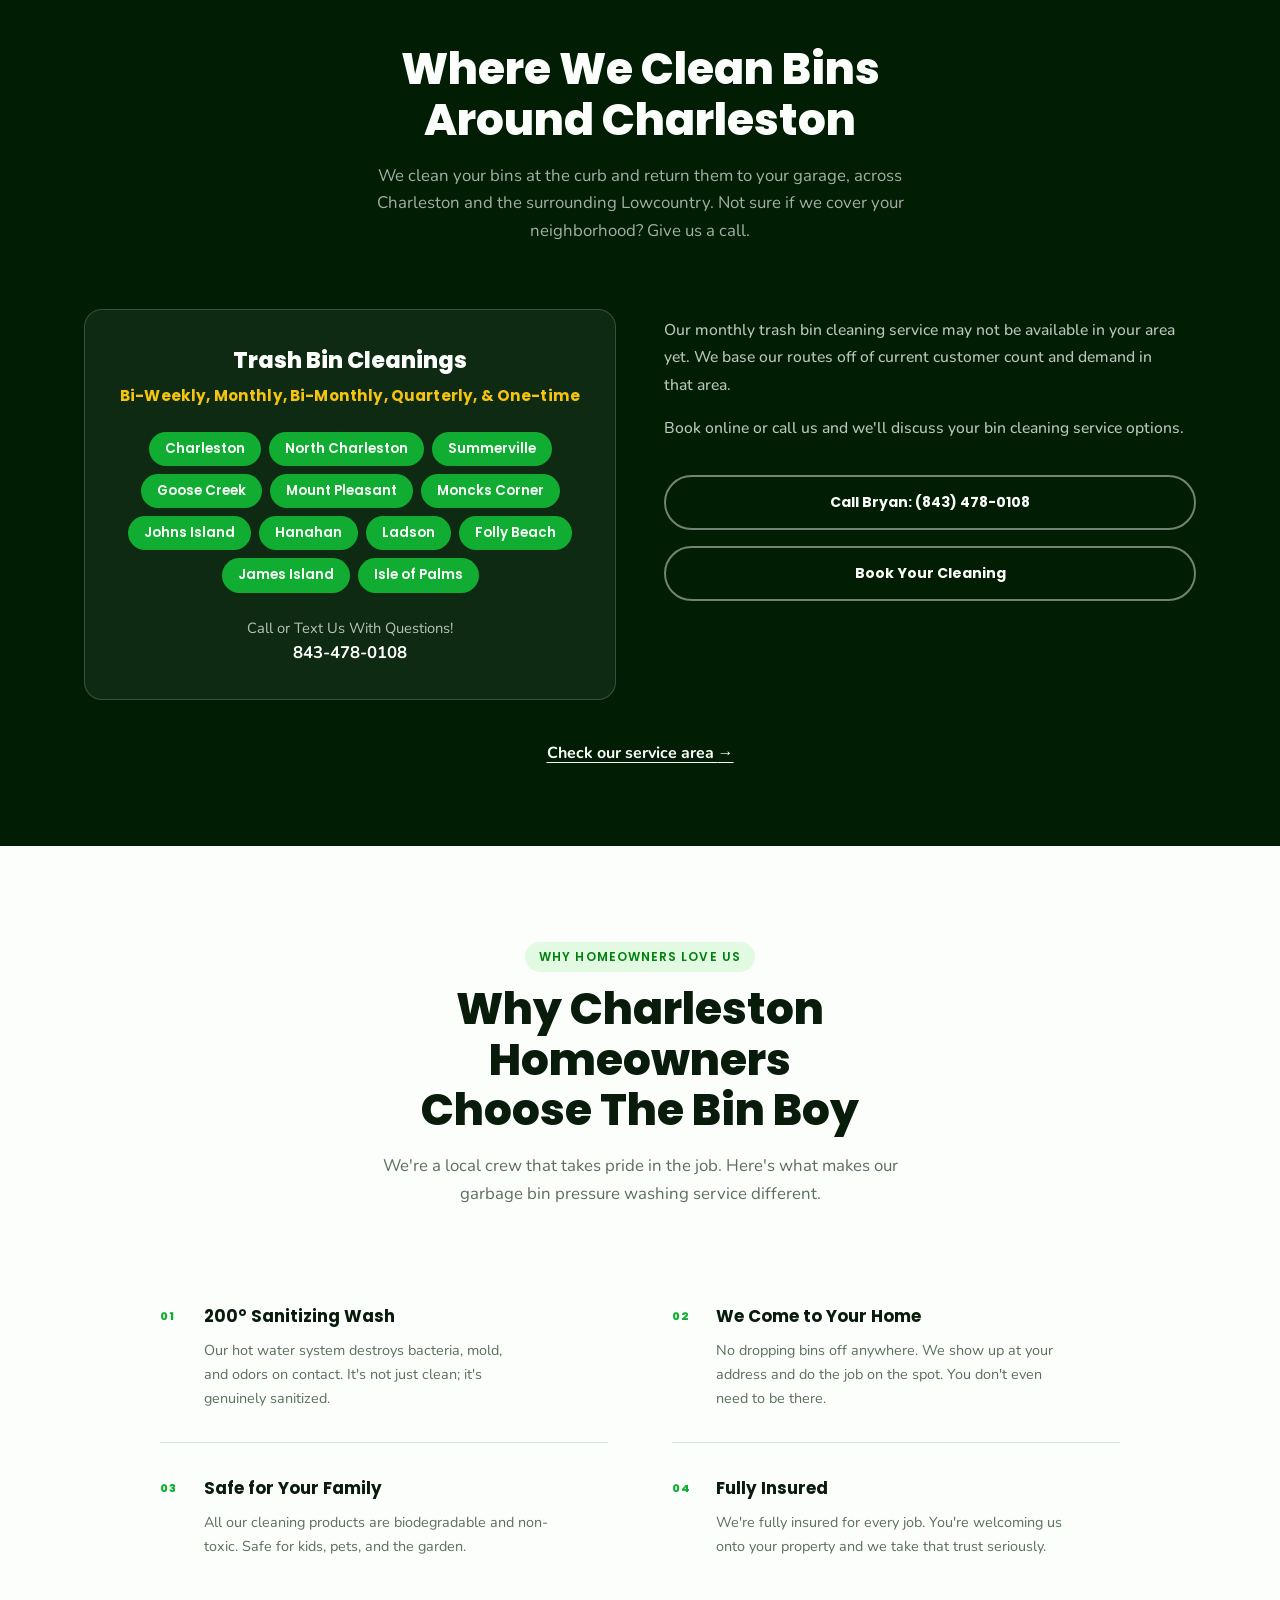
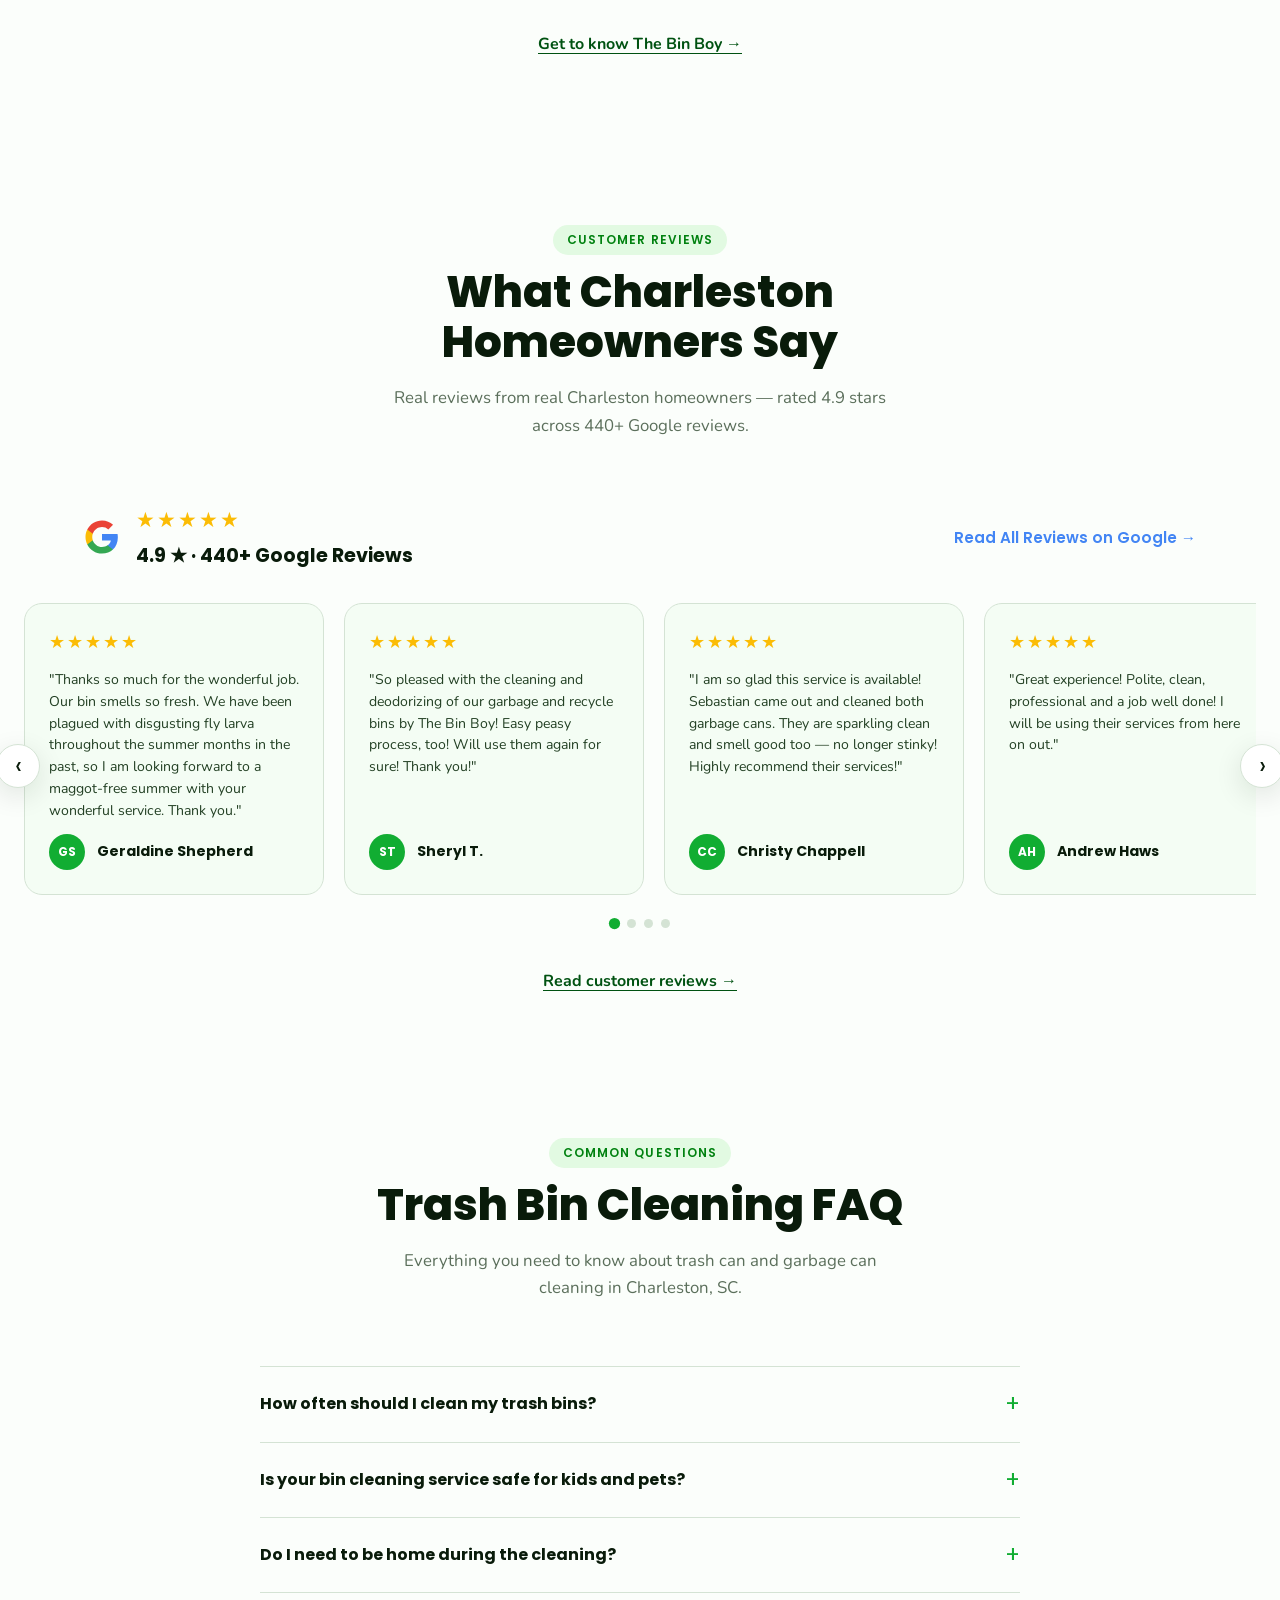
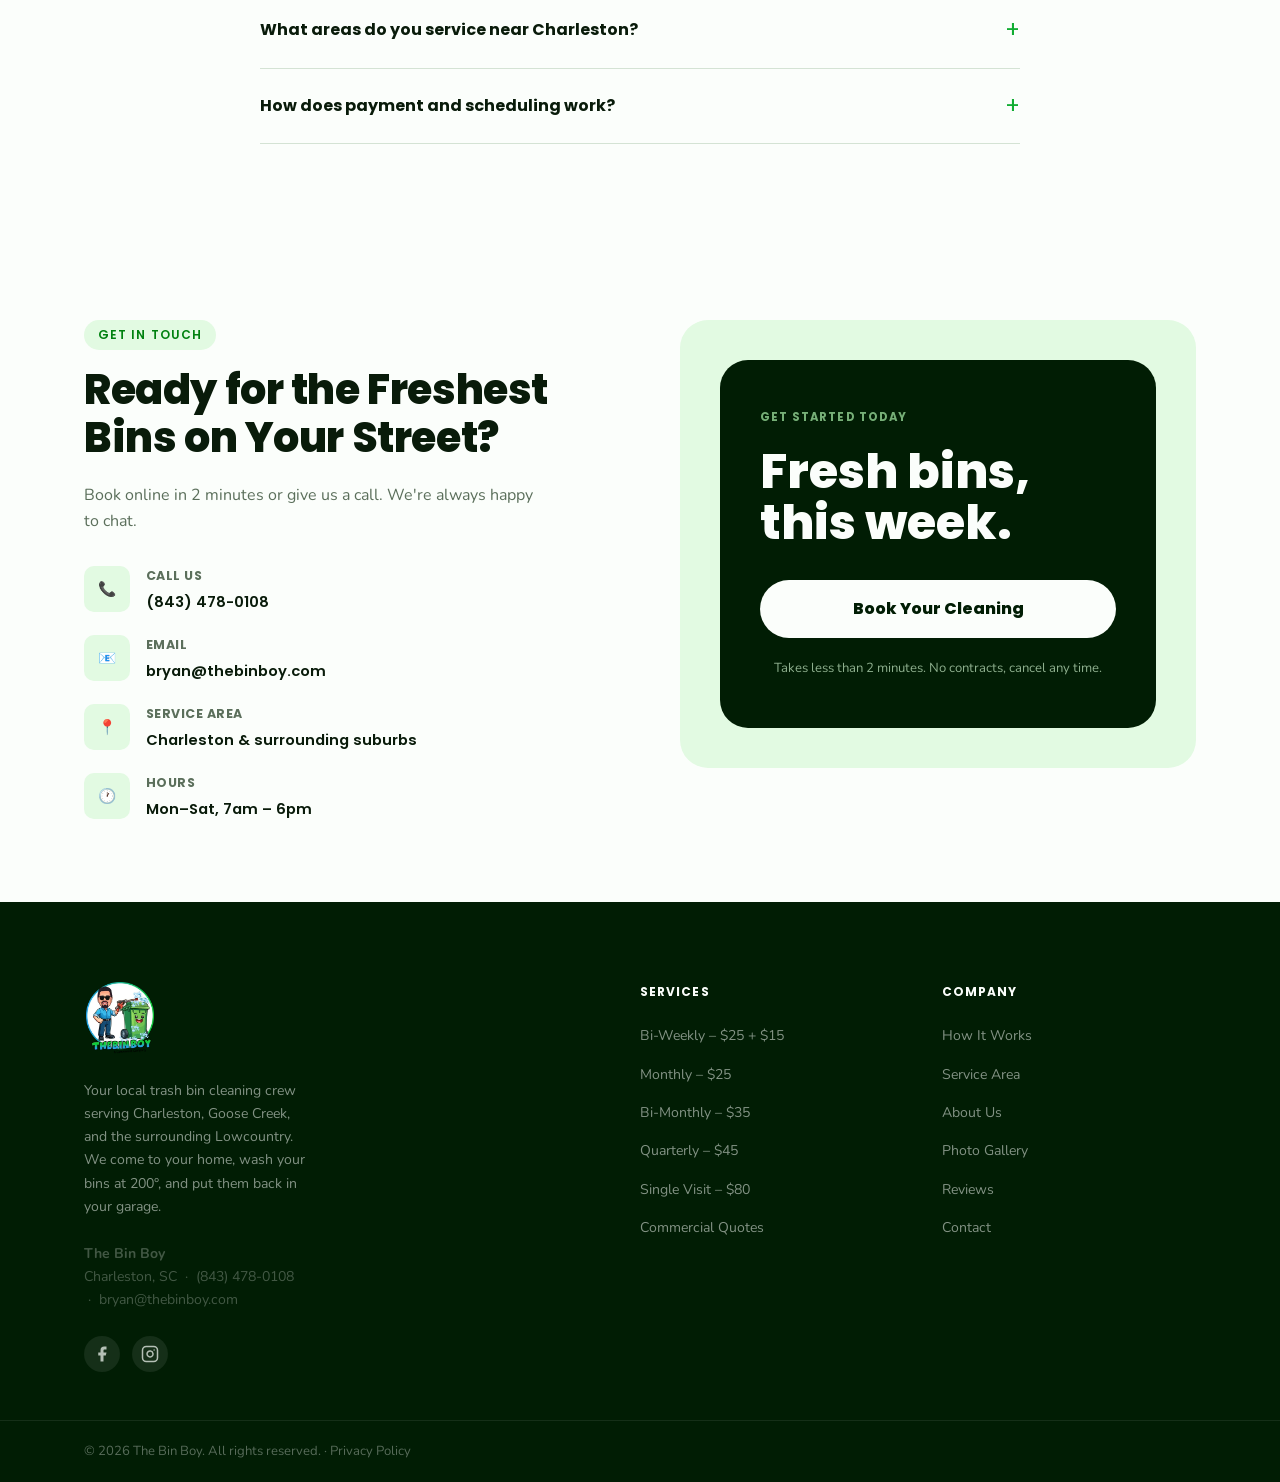
==== commit be124ecc: "SEO audit fixes: metadata, images, 404, privacy, sitemap dates - Remove self-serving aggregateRating" ====
--- a/index.html
+++ b/index.html
@@ -3,8 +3,8 @@
 <head>
   <meta charset="UTF-8" />
   <meta name="viewport" content="width=device-width, initial-scale=1.0, viewport-fit=cover" />
-  <title>Trash Bin Cleaning Charleston SC | The Bin Boy</title>
-  <meta name="description" content="Professional trash and recycle bin cleaning in Charleston, SC and surrounding areas. Bi-weekly, monthly, bi-monthly, quarterly, and one-time cleanings at 200°. Book online in minutes." />
+  <title>Trash Bin Cleaning Charleston &amp; Summerville SC | The Bin Boy</title>
+  <meta name="description" content="Trash bin cleaning in Charleston, Summerville &amp; the Lowcountry. We wash your bins at 200° and put them back in your garage. Plans from $25. Book online." />
   <link rel="canonical" href="https://thebinboy.com/" />
 
   <!-- Favicon -->
@@ -15,30 +15,34 @@
   <meta property="og:locale" content="en_US" />
   <meta property="og:type" content="website" />
   <meta property="og:site_name" content="The Bin Boy" />
-  <meta property="og:title" content="Trash Bin Cleaning Charleston SC | The Bin Boy" />
-  <meta property="og:description" content="Professional trash and recycle bin cleaning in Charleston, SC and the Lowcountry. Bi-weekly, monthly, bi-monthly, quarterly, and one-time cleanings from $25. Book online in minutes." />
+  <meta property="og:title" content="Trash Bin Cleaning Charleston &amp; Summerville SC | The Bin Boy" />
+  <meta property="og:description" content="Trash bin cleaning in Charleston, Summerville &amp; the Lowcountry. We wash your bins at 200° and put them back in your garage. Plans from $25. Book online." />
   <meta property="og:url" content="https://thebinboy.com/" />
-  <meta property="og:image" content="https://thebinboy.com/images/logo.png" />
+  <meta property="og:image" content="https://thebinboy.com/images/share-1200x630.jpg" />
+  <meta property="og:image:width" content="1200" />
+  <meta property="og:image:height" content="630" />
+  <meta property="og:image:alt" content="Trash bin before and after cleaning by The Bin Boy in Charleston, SC" />
 
   <!-- Twitter -->
   <meta name="twitter:card" content="summary_large_image" />
-  <meta name="twitter:title" content="Trash Bin Cleaning Charleston SC | The Bin Boy" />
-  <meta name="twitter:description" content="Professional trash and recycle bin cleaning in Charleston, SC and the Lowcountry. Bi-weekly, monthly, bi-monthly, quarterly, and one-time cleanings from $25." />
-  <meta name="twitter:image" content="https://thebinboy.com/images/logo.png" />
+  <meta name="twitter:title" content="Trash Bin Cleaning Charleston &amp; Summerville SC | The Bin Boy" />
+  <meta name="twitter:description" content="Trash bin cleaning in Charleston, Summerville &amp; the Lowcountry. We wash your bins at 200° and put them back in your garage. Plans from $25. Book online." />
+  <meta name="twitter:image" content="https://thebinboy.com/images/share-1200x630.jpg" />
+  <meta name="twitter:image:alt" content="Trash bin before and after cleaning by The Bin Boy in Charleston, SC" />
 
   <link rel="preconnect" href="https://fonts.googleapis.com" />
   <link rel="preconnect" href="https://fonts.gstatic.com" crossorigin />
-  <link href="https://fonts.googleapis.com/css2?family=Poppins:wght@400;600;700;800&family=Nunito:wght@400;500;600&display=swap" rel="stylesheet" />
+  <link href="https://fonts.googleapis.com/css2?family=Poppins:wght@400;600;700;800&family=Nunito:wght@400;500;600;700&display=swap" rel="stylesheet" />
   <link rel="stylesheet" href="styles.css" />
   <!--
     ===== STRUCTURED DATA (JSON-LD) =====
     Single @graph = one source of truth for the whole site. Edit business facts
-    (phone, email, hours, service area, prices, reviews) here and they flow
+    (phone, email, hours, service area, prices) here and they flow
     everywhere. All entities are cross-linked by @id (#business, #website,
     #webpage, #service-*, etc.), so there are no duplicate/conflicting entities.
-    aggregateRating + review reflect REAL, on-page Google reviews (see the
-    reviews carousel). Keep the schema values in sync with the visible reviews
-    and ratings; update reviewCount/ratingValue as the real Google totals change.
+    No aggregateRating/review markup on purpose: the ratings come from Google,
+    and Google does not allow reviews from other sites to be marked up as the
+    business's own. The visible review text on the page is fine.
     commercial.html has its own Service schema that references this same
     #business @id via provider, keeping entity identity consistent site-wide.
   -->
@@ -62,7 +66,8 @@
           "caption": "The Bin Boy"
         },
         "image": { "@id": "https://thebinboy.com/#logo" },
-        "founder": { "@type": "Person", "name": "Bryan" },
+        "founder": { "@type": "Person", "name": "Bryan Rojas" },
+        "foundingDate": "2021",
         "address": {
           "@type": "PostalAddress",
           "addressLocality": "Charleston",
@@ -113,65 +118,7 @@
             { "@id": "https://thebinboy.com/#offer-quarterly" },
             { "@id": "https://thebinboy.com/#offer-onetime" }
           ]
-        },
-        "aggregateRating": {
-          "@type": "AggregateRating",
-          "ratingValue": "4.9",
-          "reviewCount": "440",
-          "bestRating": "5",
-          "worstRating": "1"
-        },
-        "review": [
-          {
-            "@type": "Review",
-            "author": { "@type": "Person", "name": "Geraldine Shepherd" },
-            "datePublished": "2026-06-06",
-            "reviewRating": { "@type": "Rating", "ratingValue": "5", "bestRating": "5" },
-            "reviewBody": "Thanks so much for the wonderful job. Our bin smells so fresh. We have been plagued with disgusting fly larva throughout the summer months in the past, so I am looking forward to a maggot-free summer with your wonderful service. Thank you."
-          },
-          {
-            "@type": "Review",
-            "author": { "@type": "Person", "name": "Sheryl T." },
-            "datePublished": "2026-05-30",
-            "reviewRating": { "@type": "Rating", "ratingValue": "5", "bestRating": "5" },
-            "reviewBody": "So pleased with the cleaning and deodorizing of our garbage and recycle bins by The Bin Boy! Easy peasy process, too! Will use them again for sure! Thank you!"
-          },
-          {
-            "@type": "Review",
-            "author": { "@type": "Person", "name": "Christy Chappell" },
-            "datePublished": "2026-05-20",
-            "reviewRating": { "@type": "Rating", "ratingValue": "5", "bestRating": "5" },
-            "reviewBody": "I am so glad this service is available! Sebastian came out and cleaned both garbage cans. They are sparkling clean and smell good too — no longer stinky! Highly recommend their services!"
-          },
-          {
-            "@type": "Review",
-            "author": { "@type": "Person", "name": "Andrew Haws" },
-            "datePublished": "2026-06-06",
-            "reviewRating": { "@type": "Rating", "ratingValue": "5", "bestRating": "5" },
-            "reviewBody": "Great experience! Polite, clean, professional and a job well done! I will be using their services from here on out."
-          },
-          {
-            "@type": "Review",
-            "author": { "@type": "Person", "name": "Alexis Waldrop" },
-            "datePublished": "2026-05-20",
-            "reviewRating": { "@type": "Rating", "ratingValue": "5", "bestRating": "5" },
-            "reviewBody": "I had a great experience with The Bin Boy! The scheduling process was stress-free and the actual service was quick. I'm so pleased with my clean bin!"
-          },
-          {
-            "@type": "Review",
-            "author": { "@type": "Person", "name": "Katherine Morgan" },
-            "datePublished": "2026-03-20",
-            "reviewRating": { "@type": "Rating", "ratingValue": "5", "bestRating": "5" },
-            "reviewBody": "They did a great job! Trash cans look and smell clean and they even put them up closer to the house and away from the curb when they were finished. Highly recommend!"
-          },
-          {
-            "@type": "Review",
-            "author": { "@type": "Person", "name": "Sarah Miller" },
-            "datePublished": "2025-10-20",
-            "reviewRating": { "@type": "Rating", "ratingValue": "5", "bestRating": "5" },
-            "reviewBody": "I am VERY impressed! Our trashcan smelled horrendous from fly-trap juice and we were having trouble with flies. After The Bin Boy cleaned and sanitized it, it looks like a new trashcan and smells great! Thank you again."
-          }
-        ]
+        }
       },
       {
         "@type": "WebSite",
@@ -186,8 +133,8 @@
         "@type": "WebPage",
         "@id": "https://thebinboy.com/#webpage",
         "url": "https://thebinboy.com/",
-        "name": "Trash Bin Cleaning Charleston SC | The Bin Boy",
-        "description": "Professional trash and recycle bin cleaning in Charleston, SC and surrounding areas. Bi-weekly, monthly, bi-monthly, quarterly, and one-time cleanings at 200°. Book online in minutes.",
+        "name": "Trash Bin Cleaning Charleston & Summerville SC | The Bin Boy",
+        "description": "Trash bin cleaning in Charleston, Summerville & the Lowcountry. We wash your bins at 200° and put them back in your garage. Plans from $25. Book online.",
         "isPartOf": { "@id": "https://thebinboy.com/#website" },
         "about": { "@id": "https://thebinboy.com/#business" },
         "primaryImageOfPage": { "@id": "https://thebinboy.com/#logo" },
@@ -219,7 +166,7 @@
           "@id": "https://thebinboy.com/#offer-biweekly",
           "price": "25",
           "priceCurrency": "USD",
-          "url": "https://clienthub.getjobber.com/hubs/de76b674-b23c-4e12-9114-a51409e7ab45/public/requests/369306/new?source=social_media",
+          "url": "https://clienthub.getjobber.com/hubs/de76b674-b23c-4e12-9114-a51409e7ab45/public/requests/369306/new?source=website",
           "description": "2 cleanings per month for one bin. No commitments required. Additional bins are $15 per bin. $25 for the first cleaning and $15 for the second cleaning each month ($40 total for two cleanings).",
           "name": "Bi-Weekly: $25 first cleaning, $15 second cleaning each month"
         }
@@ -242,7 +189,7 @@
           "@id": "https://thebinboy.com/#offer-monthly",
           "price": "25",
           "priceCurrency": "USD",
-          "url": "https://clienthub.getjobber.com/hubs/de76b674-b23c-4e12-9114-a51409e7ab45/public/requests/369306/new?source=social_media",
+          "url": "https://clienthub.getjobber.com/hubs/de76b674-b23c-4e12-9114-a51409e7ab45/public/requests/369306/new?source=website",
           "description": "1 cleaning per month for one bin. No commitments required. Additional bins are $15 per bin."
         }
       },
@@ -264,7 +211,7 @@
           "@id": "https://thebinboy.com/#offer-bimonthly",
           "price": "35",
           "priceCurrency": "USD",
-          "url": "https://clienthub.getjobber.com/hubs/de76b674-b23c-4e12-9114-a51409e7ab45/public/requests/369306/new?source=social_media",
+          "url": "https://clienthub.getjobber.com/hubs/de76b674-b23c-4e12-9114-a51409e7ab45/public/requests/369306/new?source=website",
           "description": "1 cleaning every 2 months for one bin. No commitments required. Additional bins are $15 per bin."
         }
       },
@@ -286,7 +233,7 @@
           "@id": "https://thebinboy.com/#offer-quarterly",
           "price": "45",
           "priceCurrency": "USD",
-          "url": "https://clienthub.getjobber.com/hubs/de76b674-b23c-4e12-9114-a51409e7ab45/public/requests/369306/new?source=social_media",
+          "url": "https://clienthub.getjobber.com/hubs/de76b674-b23c-4e12-9114-a51409e7ab45/public/requests/369306/new?source=website",
           "description": "1 cleaning every 3 months for one bin. No commitments required. Additional bins are $15 per bin."
         }
       },
@@ -308,7 +255,7 @@
           "@id": "https://thebinboy.com/#offer-onetime",
           "price": "80",
           "priceCurrency": "USD",
-          "url": "https://clienthub.getjobber.com/hubs/de76b674-b23c-4e12-9114-a51409e7ab45/public/requests/369306/new?source=social_media",
+          "url": "https://clienthub.getjobber.com/hubs/de76b674-b23c-4e12-9114-a51409e7ab45/public/requests/369306/new?source=website",
           "description": "One-time cleaning for one bin. No commitments required. Additional bins are $15 per bin."
         }
       },
@@ -377,7 +324,7 @@
         🎉 GET $10 OFF YOUR FIRST CLEANING! &nbsp;&nbsp; USE CODE ➡ "STINKY" &nbsp;&nbsp;&nbsp;&nbsp;&nbsp;
       </span>
     </div>
-    <a href="https://clienthub.getjobber.com/hubs/de76b674-b23c-4e12-9114-a51409e7ab45/public/requests/369306/new?source=social_media" class="promo-banner__btn" target="_blank" rel="noopener">BOOK NOW!</a>
+    <a href="https://clienthub.getjobber.com/hubs/de76b674-b23c-4e12-9114-a51409e7ab45/public/requests/369306/new?source=website" class="promo-banner__btn" target="_blank" rel="noopener">BOOK NOW!</a>
   </div>
 
   <!-- ===== NAVBAR ===== -->
@@ -395,7 +342,7 @@
         <a href="about.html">About</a>
         <a href="reviews.html">Reviews</a>
         <a href="https://clienthub.getjobber.com/client_hubs/de76b674-b23c-4e12-9114-a51409e7ab45/login/new?source=share_login" target="_blank" rel="noopener">Client Portal</a>
-        <a href="https://clienthub.getjobber.com/hubs/de76b674-b23c-4e12-9114-a51409e7ab45/public/requests/369306/new?source=social_media" target="_blank" rel="noopener" class="btn btn--nav">Book Your Cleaning</a>
+        <a href="https://clienthub.getjobber.com/hubs/de76b674-b23c-4e12-9114-a51409e7ab45/public/requests/369306/new?source=website" target="_blank" rel="noopener" class="btn btn--nav">Book Your Cleaning</a>
       </nav>
       <button class="navbar__burger" id="burgerBtn" aria-label="Toggle menu" aria-expanded="false">
         <span></span><span></span><span></span>
@@ -422,12 +369,12 @@
 
       <div class="hero__text">
         <div class="hero__brand">
-          <img src="images/logo.png" alt="The Bin Boy – A Convenient Company" class="hero__mascot" width="600" height="643" loading="eager" fetchpriority="high" />
+          <picture><source srcset="images/logo-240.webp" type="image/webp" /><img src="images/logo-240.png" alt="The Bin Boy – A Convenient Company" class="hero__mascot" width="240" height="257" loading="eager" fetchpriority="high" /></picture>
           <span class="badge">🏡 A Convenient Company</span>
         </div>
-        <h1>We Come to Your Home &amp; Clean <em>Your Bins Out</em></h1>
+        <h1>Charleston Trash Bin Cleaning: <em>We Come to You</em></h1>
         <p>We power wash your bins inside and out at <strong>200°</strong>, deodorize them, and put them back in your garage. You don't need to be home.</p>
-        <a href="https://www.google.com/search?q=the+bin+boy+summerville+sc" target="_blank" rel="noopener" class="hero__proof">
+        <a href="https://www.google.com/search?q=the+bin+boy+charleston+sc" target="_blank" rel="noopener" class="hero__proof">
           <span class="hero__proof-stars" aria-hidden="true">★★★★★</span>
           <span><strong>4.9</strong> from 440+ Google reviews</span>
         </a>
@@ -493,7 +440,7 @@
           <p class="quote__area" data-quote-area hidden></p>
         </div>
 
-        <a href="https://clienthub.getjobber.com/hubs/de76b674-b23c-4e12-9114-a51409e7ab45/public/requests/369306/new?source=social_media" target="_blank" rel="noopener" class="btn btn--primary quote__book" data-quote-book>Book This Plan <span aria-hidden="true">&rarr;</span></a>
+        <a href="https://clienthub.getjobber.com/hubs/de76b674-b23c-4e12-9114-a51409e7ab45/public/requests/369306/new?source=website" target="_blank" rel="noopener" class="btn btn--primary quote__book" data-quote-book>Book This Plan <span aria-hidden="true">&rarr;</span></a>
         <a href="sms:+18434780108" class="quote__sms" data-quote-sms>Or text this quote to Bryan: <span class="nowrap">(843) 478-0108</span></a>
       </div>
 
@@ -520,8 +467,8 @@
         <span class="section-tag">Sound Familiar, Charleston?</span>
         <h2>Bin day comes and goes.<br />The smell doesn't.</h2>
         <p>After years of food scraps, liquids, and who-knows-what collecting at the bottom of your bins, a quick rinse just doesn't cut it. Bacteria builds up, odors linger, and let's be honest: nobody actually wants to be the one to deal with it.</p>
-        <p>That's exactly why we exist. The Bin Boy is your local bin cleaning crew. We come to your home on a schedule that suits you, hook your bins up to our professional power-wash rig, blast them at <strong>200°</strong> with a specific odor-neutralizing solution, and return them to your garage when we're done.</p>
-        <a href="https://clienthub.getjobber.com/hubs/de76b674-b23c-4e12-9114-a51409e7ab45/public/requests/369306/new?source=social_media" target="_blank" rel="noopener" class="btn btn--primary">Book Your Cleaning</a>
+        <p>That's exactly why we exist. The Bin Boy is your local trash can cleaning crew. We come to your home on a schedule that suits you, hook your bins up to our professional power-wash rig, blast them at <strong>200°</strong> with a specific odor-neutralizing solution, and return them to your garage when we're done.</p>
+        <a href="https://clienthub.getjobber.com/hubs/de76b674-b23c-4e12-9114-a51409e7ab45/public/requests/369306/new?source=website" target="_blank" rel="noopener" class="btn btn--primary">Book Your Cleaning</a>
       </div>
       <div class="problem__cards">
         <div class="problem-card problem-card--bad">
@@ -551,7 +498,7 @@
     <div class="container">
       <div class="section-header">
         <span class="section-tag">The Process</span>
-        <h2>How Our Trash Bin Cleaning Service Works</h2>
+        <h2>Clean Bins in Three Simple Steps</h2>
         <p>Three simple steps and your bins go from gross to gleaming — without you doing a thing.</p>
       </div>
       <ol class="hiw-steps">
@@ -593,17 +540,17 @@
       <!-- Before / After Grid -->
       <div class="before-after-grid">
         <div class="ba-single" data-animate>
-          <img src="images/before-after-1.jpg" alt="Trash bin before and after professional cleaning in Charleston SC" width="1080" height="1080" loading="lazy" />
+          <picture><source srcset="images/before-after-1.webp" type="image/webp" /><img src="images/before-after-1.jpg" alt="Trash bin before and after professional cleaning in Charleston SC" width="1080" height="1080" loading="lazy" /></picture>
         </div>
         <div class="ba-single" data-animate>
-          <img src="images/before-after-2.jpg" alt="Garbage bin pressure washed clean by The Bin Boy" width="1080" height="1080" loading="lazy" />
+          <picture><source srcset="images/before-after-2.webp" type="image/webp" /><img src="images/before-after-2.jpg" alt="Garbage bin pressure washed clean by The Bin Boy" width="1080" height="1080" loading="lazy" /></picture>
         </div>
       </div>
 
       <!-- Van / Action Shot -->
       <div class="van-section" data-animate>
         <div class="van-img-wrap">
-          <img src="images/trucks.jpg" alt="The Bin Boy bin cleaning service truck in Charleston SC" width="768" height="768" loading="lazy" />
+          <picture><source srcset="images/trucks.webp" type="image/webp" /><img src="images/trucks.jpg" alt="The Bin Boy bin cleaning service truck in Charleston SC" width="768" height="768" loading="lazy" /></picture>
         </div>
         <div class="van-text">
           <span class="section-tag">Our Equipment</span>
@@ -615,7 +562,7 @@
             <li>✅ Eco-friendly, biodegradable products</li>
             <li>✅ Fully self-contained (no water hookup needed)</li>
           </ul>
-          <a href="https://clienthub.getjobber.com/hubs/de76b674-b23c-4e12-9114-a51409e7ab45/public/requests/369306/new?source=social_media" target="_blank" rel="noopener" class="btn btn--primary">Book Your Cleaning</a>
+          <a href="https://clienthub.getjobber.com/hubs/de76b674-b23c-4e12-9114-a51409e7ab45/public/requests/369306/new?source=website" target="_blank" rel="noopener" class="btn btn--primary">Book Your Cleaning</a>
         </div>
       </div>
       <p class="section-link"><a href="photos.html">See our bin cleaning photos <span aria-hidden="true">&rarr;</span></a></p>
@@ -627,7 +574,7 @@
     <div class="container">
       <div class="section-header">
         <span class="section-tag">Pricing</span>
-        <h2>Trash Bin Cleaning Prices – Charleston, SC</h2>
+        <h2>Pick the Bin Cleaning Plan That Fits</h2>
         <p>No commitments required. Every plan includes 1 bin, a 200° wash, and bins returned to your garage.</p>
       </div>
       <div class="pricing-cards">
@@ -651,7 +598,7 @@
             <li>Bins returned to your garage</li>
           </ul>
           <a
-            href="https://clienthub.getjobber.com/hubs/de76b674-b23c-4e12-9114-a51409e7ab45/public/requests/369306/new?source=social_media"
+            href="https://clienthub.getjobber.com/hubs/de76b674-b23c-4e12-9114-a51409e7ab45/public/requests/369306/new?source=website"
             target="_blank"
             rel="noopener"
             class="btn btn--outline-green"
@@ -681,7 +628,7 @@
             <li>Bins returned to your garage</li>
           </ul>
           <a
-            href="https://clienthub.getjobber.com/hubs/de76b674-b23c-4e12-9114-a51409e7ab45/public/requests/369306/new?source=social_media"
+            href="https://clienthub.getjobber.com/hubs/de76b674-b23c-4e12-9114-a51409e7ab45/public/requests/369306/new?source=website"
             target="_blank"
             rel="noopener"
             class="btn btn--primary"
@@ -706,7 +653,7 @@
             <li>Bins returned to your garage</li>
           </ul>
           <a
-            href="https://clienthub.getjobber.com/hubs/de76b674-b23c-4e12-9114-a51409e7ab45/public/requests/369306/new?source=social_media"
+            href="https://clienthub.getjobber.com/hubs/de76b674-b23c-4e12-9114-a51409e7ab45/public/requests/369306/new?source=website"
             target="_blank"
             rel="noopener"
             class="btn btn--outline-green"
@@ -731,7 +678,7 @@
             <li>Bins returned to your garage</li>
           </ul>
           <a
-            href="https://clienthub.getjobber.com/hubs/de76b674-b23c-4e12-9114-a51409e7ab45/public/requests/369306/new?source=social_media"
+            href="https://clienthub.getjobber.com/hubs/de76b674-b23c-4e12-9114-a51409e7ab45/public/requests/369306/new?source=website"
             target="_blank"
             rel="noopener"
             class="btn btn--outline-green"
@@ -756,7 +703,7 @@
             <li>Bins returned to your garage</li>
           </ul>
           <a
-            href="https://clienthub.getjobber.com/hubs/de76b674-b23c-4e12-9114-a51409e7ab45/public/requests/369306/new?source=social_media"
+            href="https://clienthub.getjobber.com/hubs/de76b674-b23c-4e12-9114-a51409e7ab45/public/requests/369306/new?source=website"
             target="_blank"
             rel="noopener"
             class="btn btn--outline-green"
@@ -768,7 +715,7 @@
           <p class="pricing-note"><strong>All additional bins are $15 per bin.</strong> Have multiple properties or need commercial cleaning? <a href="commercial.html">Request a custom quote</a>.</p>
 
       <div class="partner-callout">
-        <img src="images/tdme-logo.jpg" alt="Trash Day Made Easy" class="partner-callout__logo" width="220" height="88" loading="lazy" />
+        <picture><source srcset="images/tdme-logo.webp" type="image/webp" /><img src="images/tdme-logo.jpg" alt="Trash Day Made Easy" class="partner-callout__logo" width="220" height="88" loading="lazy" /></picture>
         <div class="partner-callout__text">
           <strong>Need weekly valet trash service?</strong>
           <span>Trash Day Made Easy is our backdoor-to-curb valet trash partner. Click the link for additional information.</span>
@@ -783,8 +730,8 @@
   <section class="section service-area" id="service-area">
     <div class="container">
       <div class="section-header">
-        <h2>Trash Bin Cleaning Service Areas in South Carolina</h2>
-        <p>We provide curbside bin cleaning across Charleston and the surrounding Lowcountry. Not sure if we cover your neighborhood? Give us a call.</p>
+        <h2>Where We Clean Bins Around Charleston</h2>
+        <p>We clean your bins at the curb and return them to your garage, across Charleston and the surrounding Lowcountry. Not sure if we cover your neighborhood? Give us a call.</p>
       </div>
       <div class="service-area__inner">
 
@@ -815,7 +762,7 @@
           <p>Book online or call us and we'll discuss your bin cleaning service options.</p>
           <div class="sa-note__btns">
             <a href="tel:+18434780108" class="btn sa-btn">Call Bryan: (843) 478-0108</a>
-            <a href="https://clienthub.getjobber.com/hubs/de76b674-b23c-4e12-9114-a51409e7ab45/public/requests/369306/new?source=social_media" target="_blank" rel="noopener" class="btn sa-btn">Book Your Cleaning</a>
+            <a href="https://clienthub.getjobber.com/hubs/de76b674-b23c-4e12-9114-a51409e7ab45/public/requests/369306/new?source=website" target="_blank" rel="noopener" class="btn sa-btn">Book Your Cleaning</a>
           </div>
         </div>
 
@@ -882,7 +829,7 @@
             <strong>4.9 ★ · 440+ Google Reviews</strong>
           </div>
         </div>
-        <a href="https://www.google.com/search?q=the+bin+boy+summerville+sc" target="_blank" rel="noopener" class="google-reviews-cta">Read All Reviews on Google →</a>
+        <a href="https://www.google.com/search?q=the+bin+boy+charleston+sc" target="_blank" rel="noopener" class="google-reviews-cta">Read All Reviews on Google →</a>
       </div>
     </div>
 
@@ -942,7 +889,7 @@
       <div class="section-header">
         <span class="section-tag">Common Questions</span>
         <h2>Trash Bin Cleaning FAQ</h2>
-        <p>Everything you need to know about our bin cleaning service in Charleston, SC.</p>
+        <p>Everything you need to know about trash can and garbage can cleaning in Charleston, SC.</p>
       </div>
       <div class="faq-list">
         <details class="faq-item" data-animate>
@@ -1011,7 +958,7 @@
         <div class="booking-panel">
           <p class="booking-panel__pre">Get started today</p>
           <p class="booking-panel__headline">Fresh bins,<br>this week.</p>
-          <a href="https://clienthub.getjobber.com/hubs/de76b674-b23c-4e12-9114-a51409e7ab45/public/requests/369306/new?source=social_media" class="btn--booking-main" target="_blank" rel="noopener">Book Your Cleaning</a>
+          <a href="https://clienthub.getjobber.com/hubs/de76b674-b23c-4e12-9114-a51409e7ab45/public/requests/369306/new?source=website" class="btn--booking-main" target="_blank" rel="noopener">Book Your Cleaning</a>
           <p class="booking-panel__note">Takes less than 2 minutes. No contracts, cancel any time.</p>
         </div>
       </div>
@@ -1025,7 +972,7 @@
     <div class="container footer__inner">
       <div class="footer__brand">
         <a href="/" class="footer__logo-link">
-          <img src="images/logo.png" alt="The Bin Boy" class="footer__logo-img" width="600" height="643" loading="lazy" />
+          <picture><source srcset="images/logo-240.webp" type="image/webp" /><img src="images/logo-240.png" alt="The Bin Boy" class="footer__logo-img" width="240" height="257" loading="lazy" /></picture>
         </a>
         <p>Your local trash bin cleaning crew serving Charleston, Goose Creek, and the surrounding Lowcountry. We come to your home, wash your bins at 200°, and put them back in your garage.</p>
         <p class="footer__nap">
@@ -1062,13 +1009,13 @@
           <li><a href="about.html">About Us</a></li>
           <li><a href="photos.html">Photo Gallery</a></li>
           <li><a href="reviews.html">Reviews</a></li>
-          <li><a href="https://clienthub.getjobber.com/hubs/de76b674-b23c-4e12-9114-a51409e7ab45/public/requests/369306/new?source=social_media" target="_blank" rel="noopener">Contact</a></li>
+          <li><a href="https://clienthub.getjobber.com/hubs/de76b674-b23c-4e12-9114-a51409e7ab45/public/requests/369306/new?source=website" target="_blank" rel="noopener">Contact</a></li>
         </ul>
       </div>
     </div>
     <div class="footer__bottom">
       <div class="container">
-        <p>&copy; 2026 The Bin Boy. All rights reserved.</p>
+        <p>&copy; 2026 The Bin Boy. All rights reserved. &middot; <a href="privacy.html">Privacy Policy</a></p>
       </div>
     </div>
   </footer>
--- a/styles.css
+++ b/styles.css
@@ -1880,6 +1880,7 @@
 .breadcrumbs ol { display: flex; flex-wrap: wrap; gap: var(--sp-3); list-style: none; }
 .breadcrumbs li + li::before { content: '/'; margin-right: var(--sp-3); opacity: 0.6; }
 .breadcrumbs a { text-decoration: underline; text-underline-offset: 4px; }
+.commercial-hero .breadcrumbs { margin-bottom: var(--sp-4); }
 
 .section-link { margin-top: var(--sp-10); text-align: center; }
 .section-link a, .text-link, .page-prose a:not(.btn) {
@@ -1900,6 +1901,11 @@
 }
 .page-prose p + p { margin-top: var(--sp-5); }
 .page-prose .hero__ctas { margin-top: var(--sp-8); }
+.page-prose > ul { list-style: disc; padding-left: 1.4em; margin: var(--sp-4) 0 var(--sp-5); }
+.page-prose > ul li + li { margin-top: var(--sp-2); }
+.page-prose > * + h2 { margin-top: var(--sp-12); }
+.page-prose > ul + p { margin-top: var(--sp-5); }
+.page-prose > blockquote { margin: 0 0 var(--sp-5); padding-left: var(--sp-5); border-left: 4px solid var(--green); }
 .page-details { background: var(--green-pale); }
 .page-next { background: var(--green-light); }
 .page-next .page-related { margin-top: var(--sp-8); }
@@ -1913,7 +1919,7 @@
 .topic-page .van-text h2, .topic-page .van-text .text-link,
 .topic-page .van-section figcaption { color: var(--white-tint); }
 .page-story { display: grid; grid-template-columns: 1fr 1fr; gap: var(--sp-12); align-items: center; }
-.page-story > img { width: 100%; height: auto; border-radius: var(--radius-md); }
+.page-story > img, .page-story > picture > img { width: 100%; height: auto; border-radius: var(--radius-md); }
 /* Reviews page: the same Google-style cards as the home page carousel, in a grid */
 .gr-grid {
   display: grid;
@@ -1993,6 +1999,7 @@
 
 @media (max-width: 860px) {
   .hero__inner { grid-template-columns: 1fr; text-align: center; }
+  .commercial-hero .breadcrumbs ol { justify-content: center; }
   .hero__logo-wrap { order: -1; }
   .hero__logo-img { max-width: 280px; }
   .hero__specs { text-align: center; }
@@ -2310,3 +2317,7 @@
   .quote__plans .chip:nth-child(5) { grid-column: span 2; }
   .quote__amount { font-size: 2.4rem; }
 }
+
+/* WebP <picture> wrappers: let the <img> inside lay out as if unwrapped. */
+picture { display: contents; }
+picture > source { display: none; }
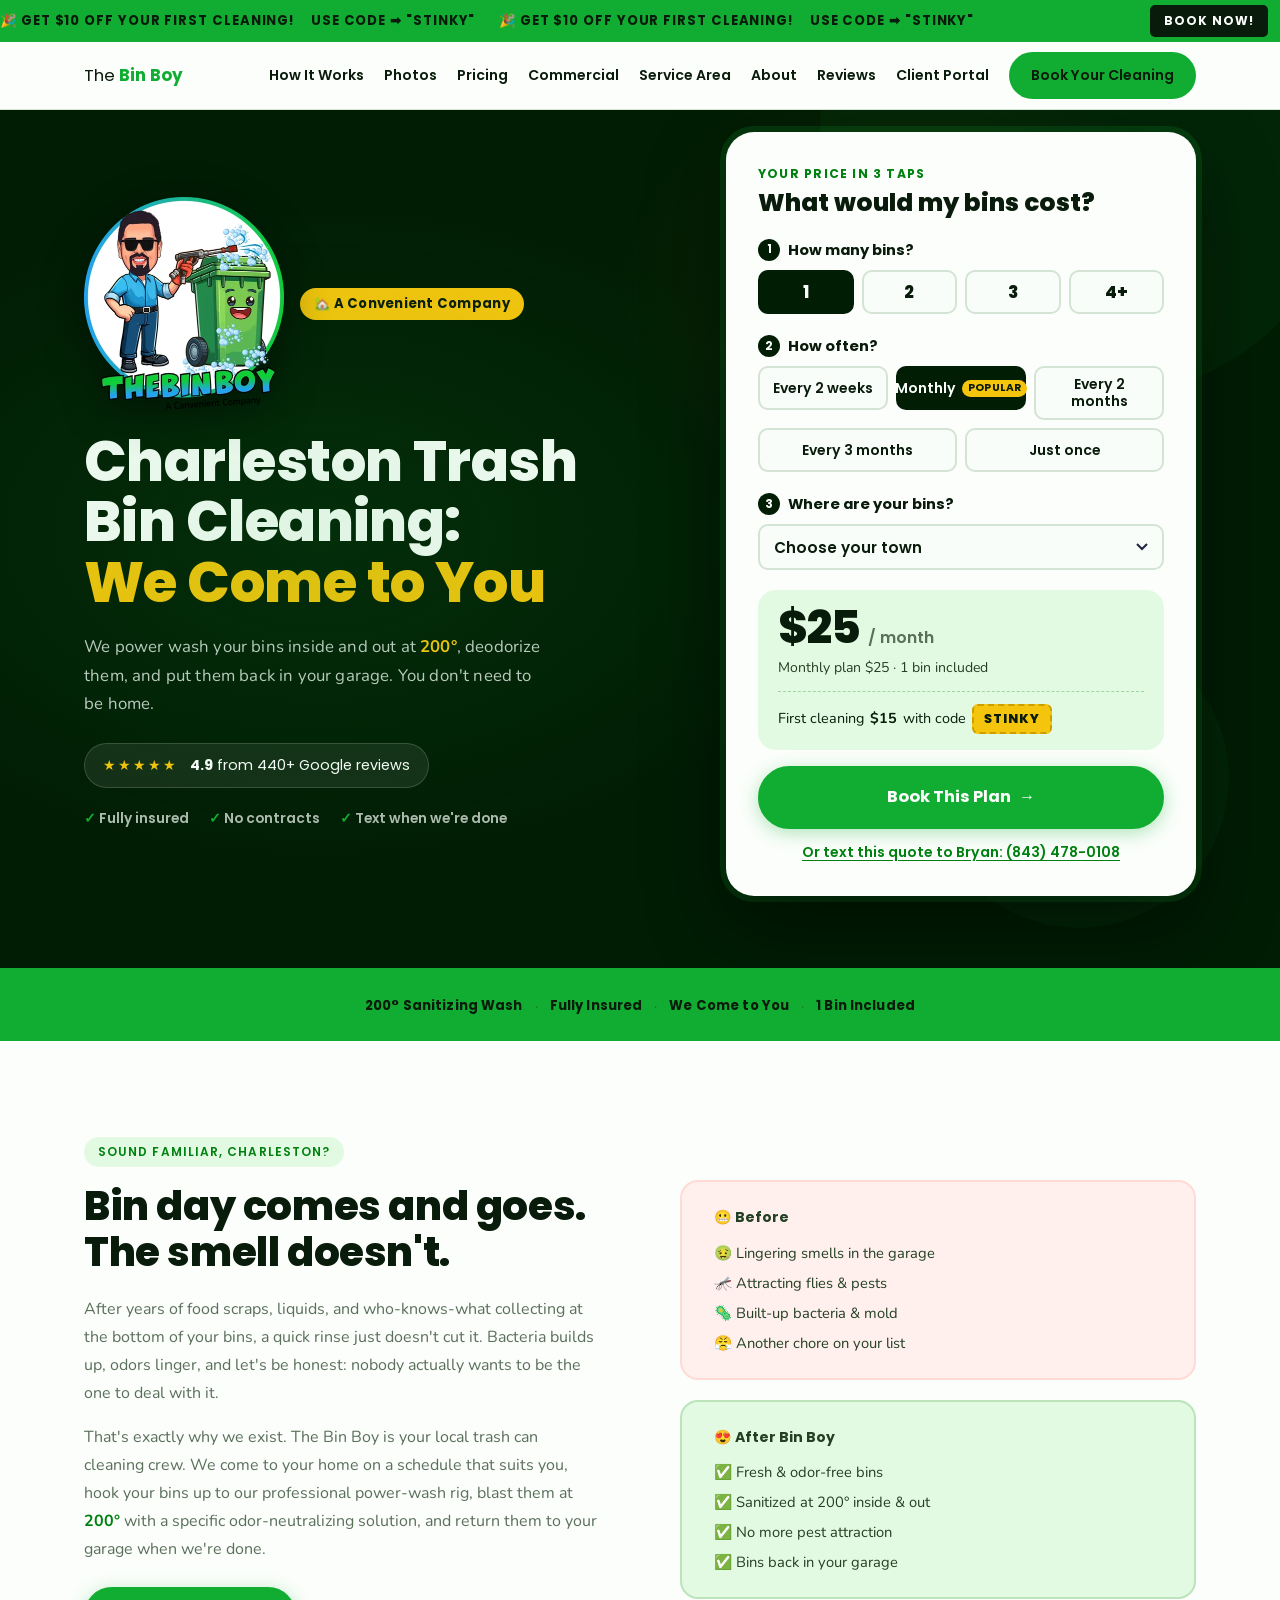
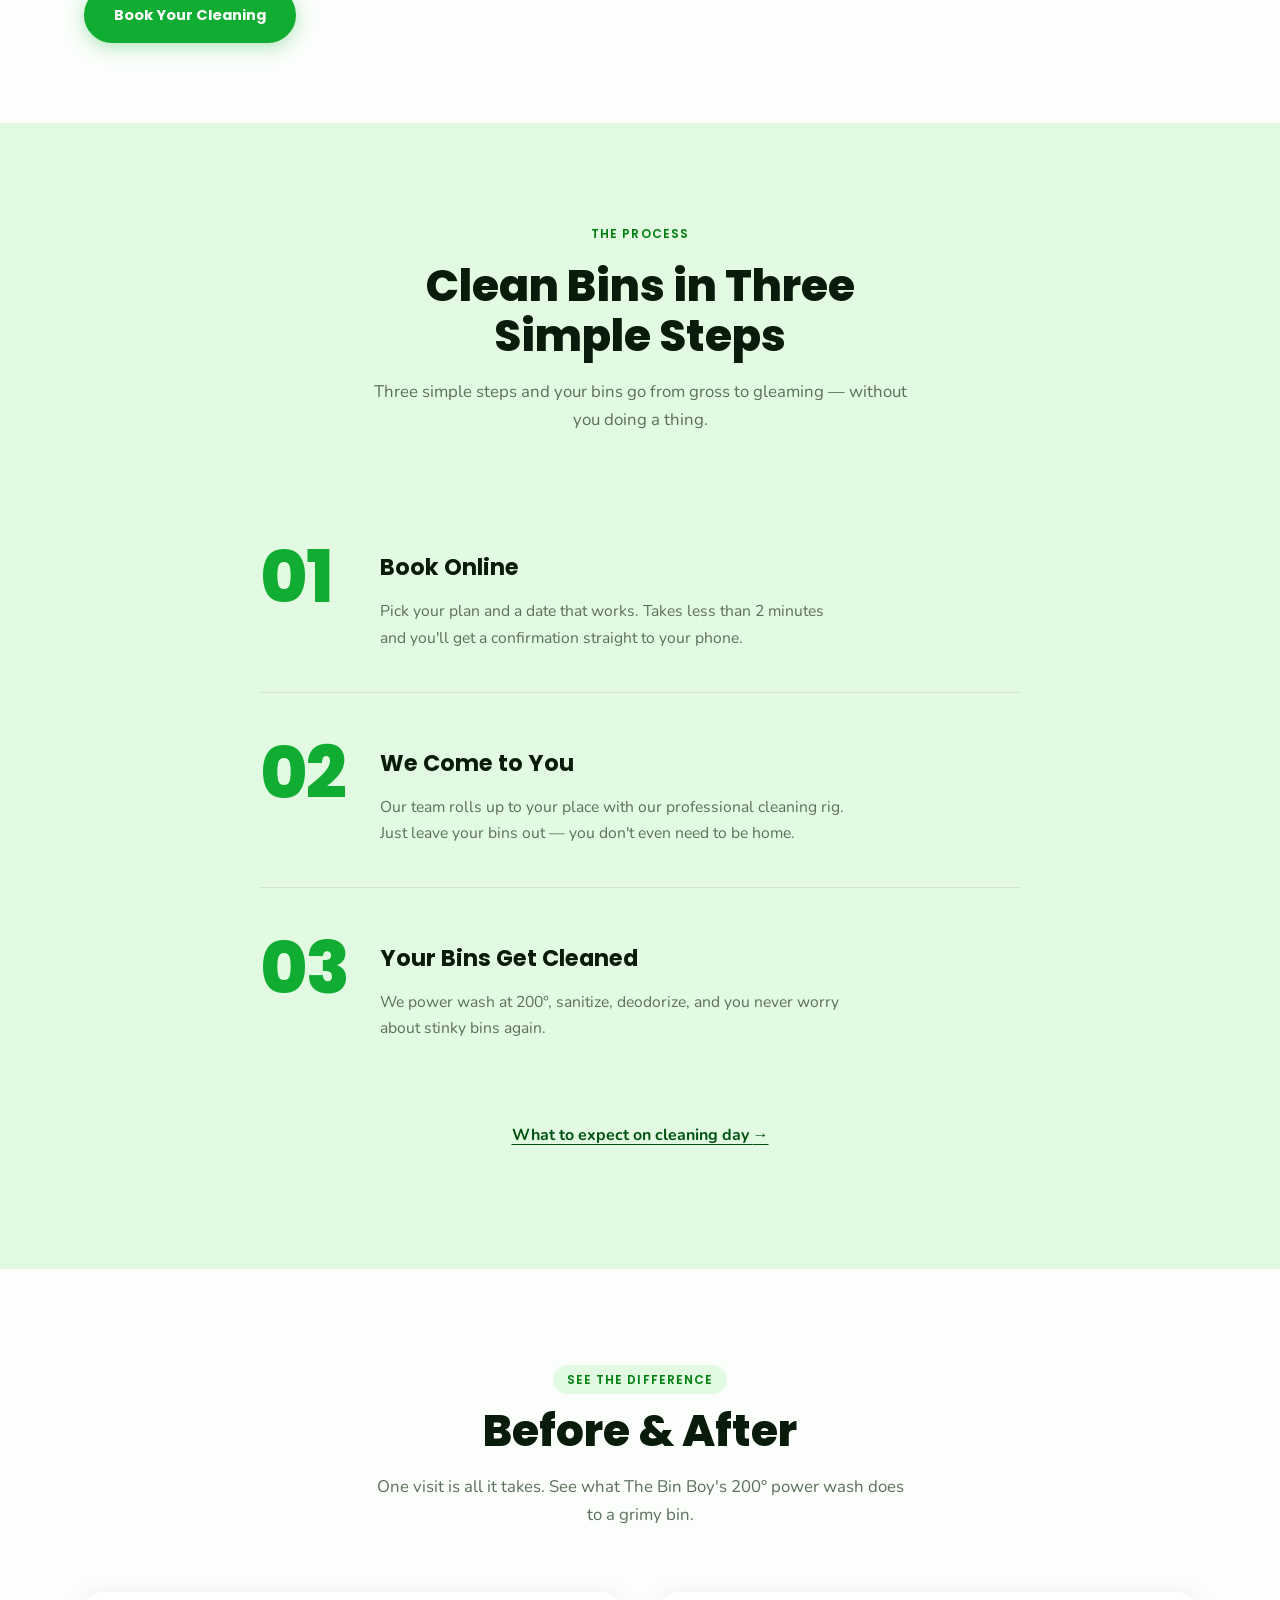
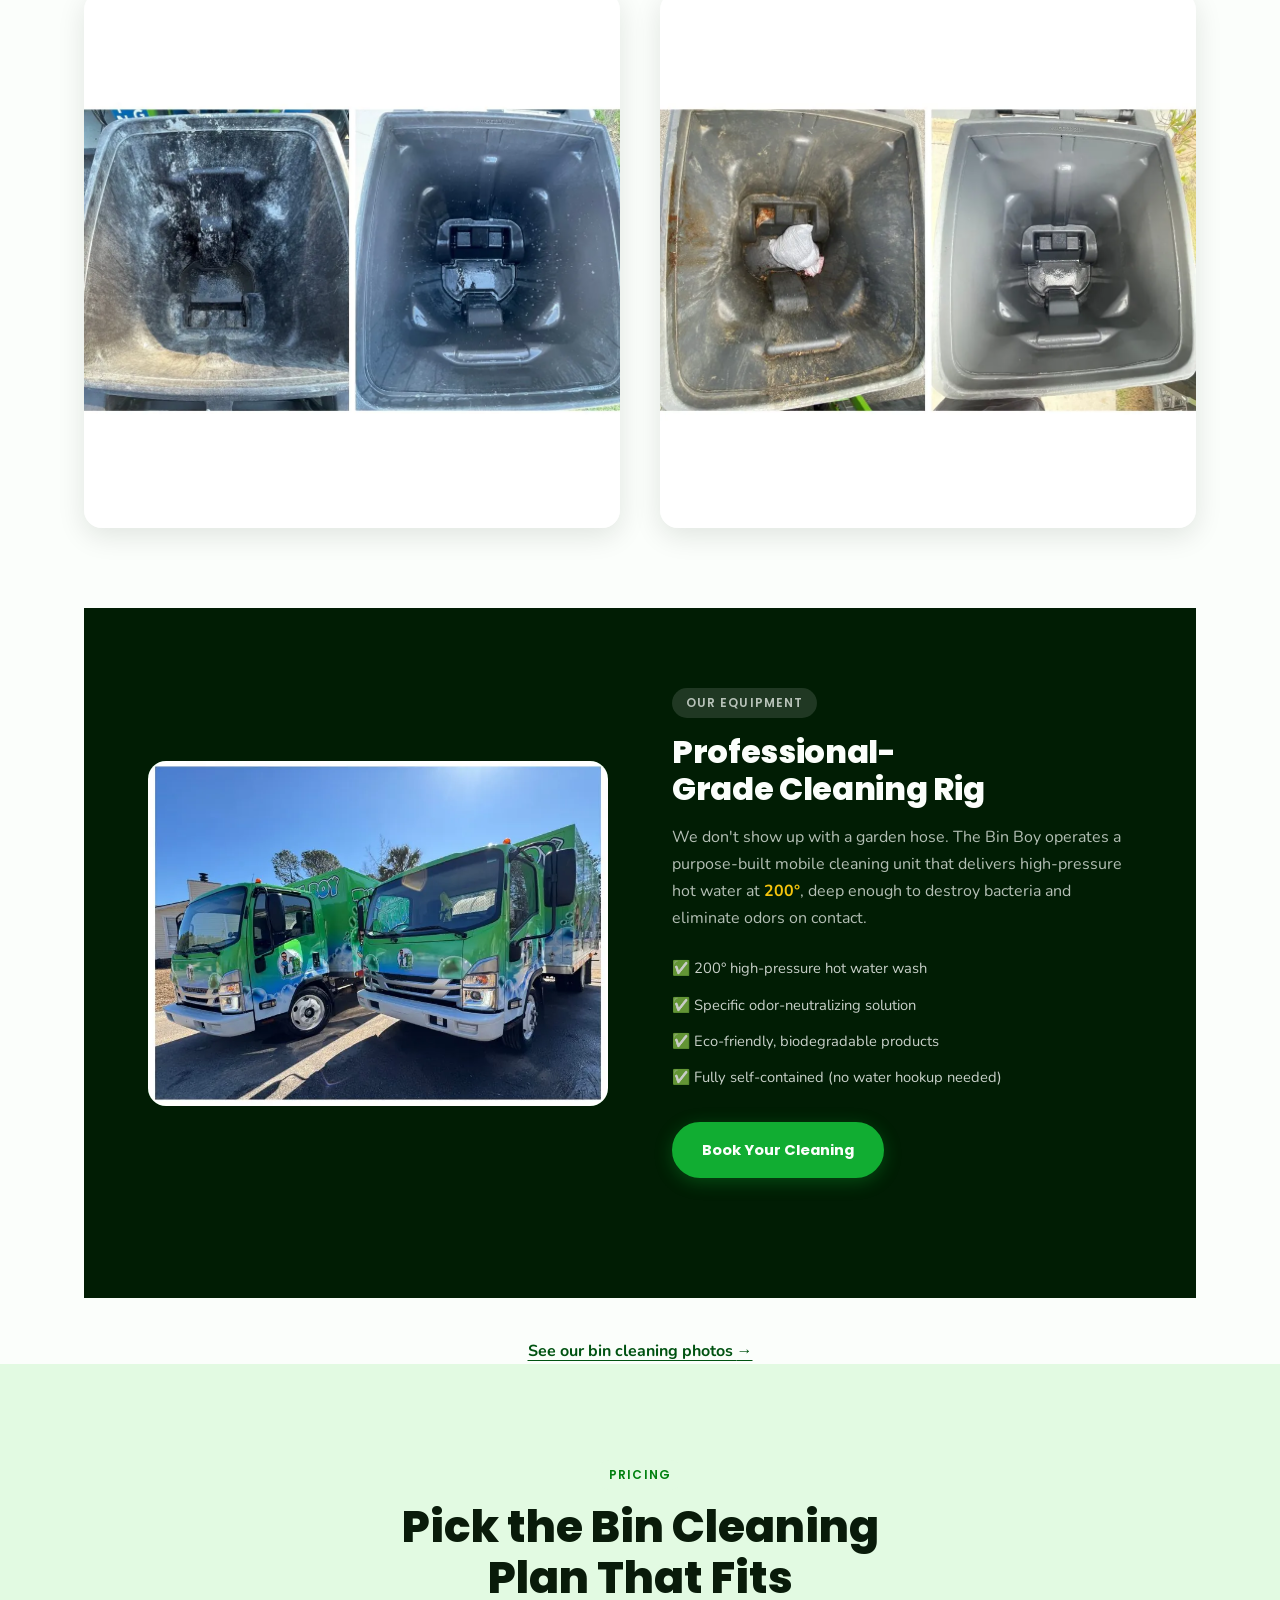
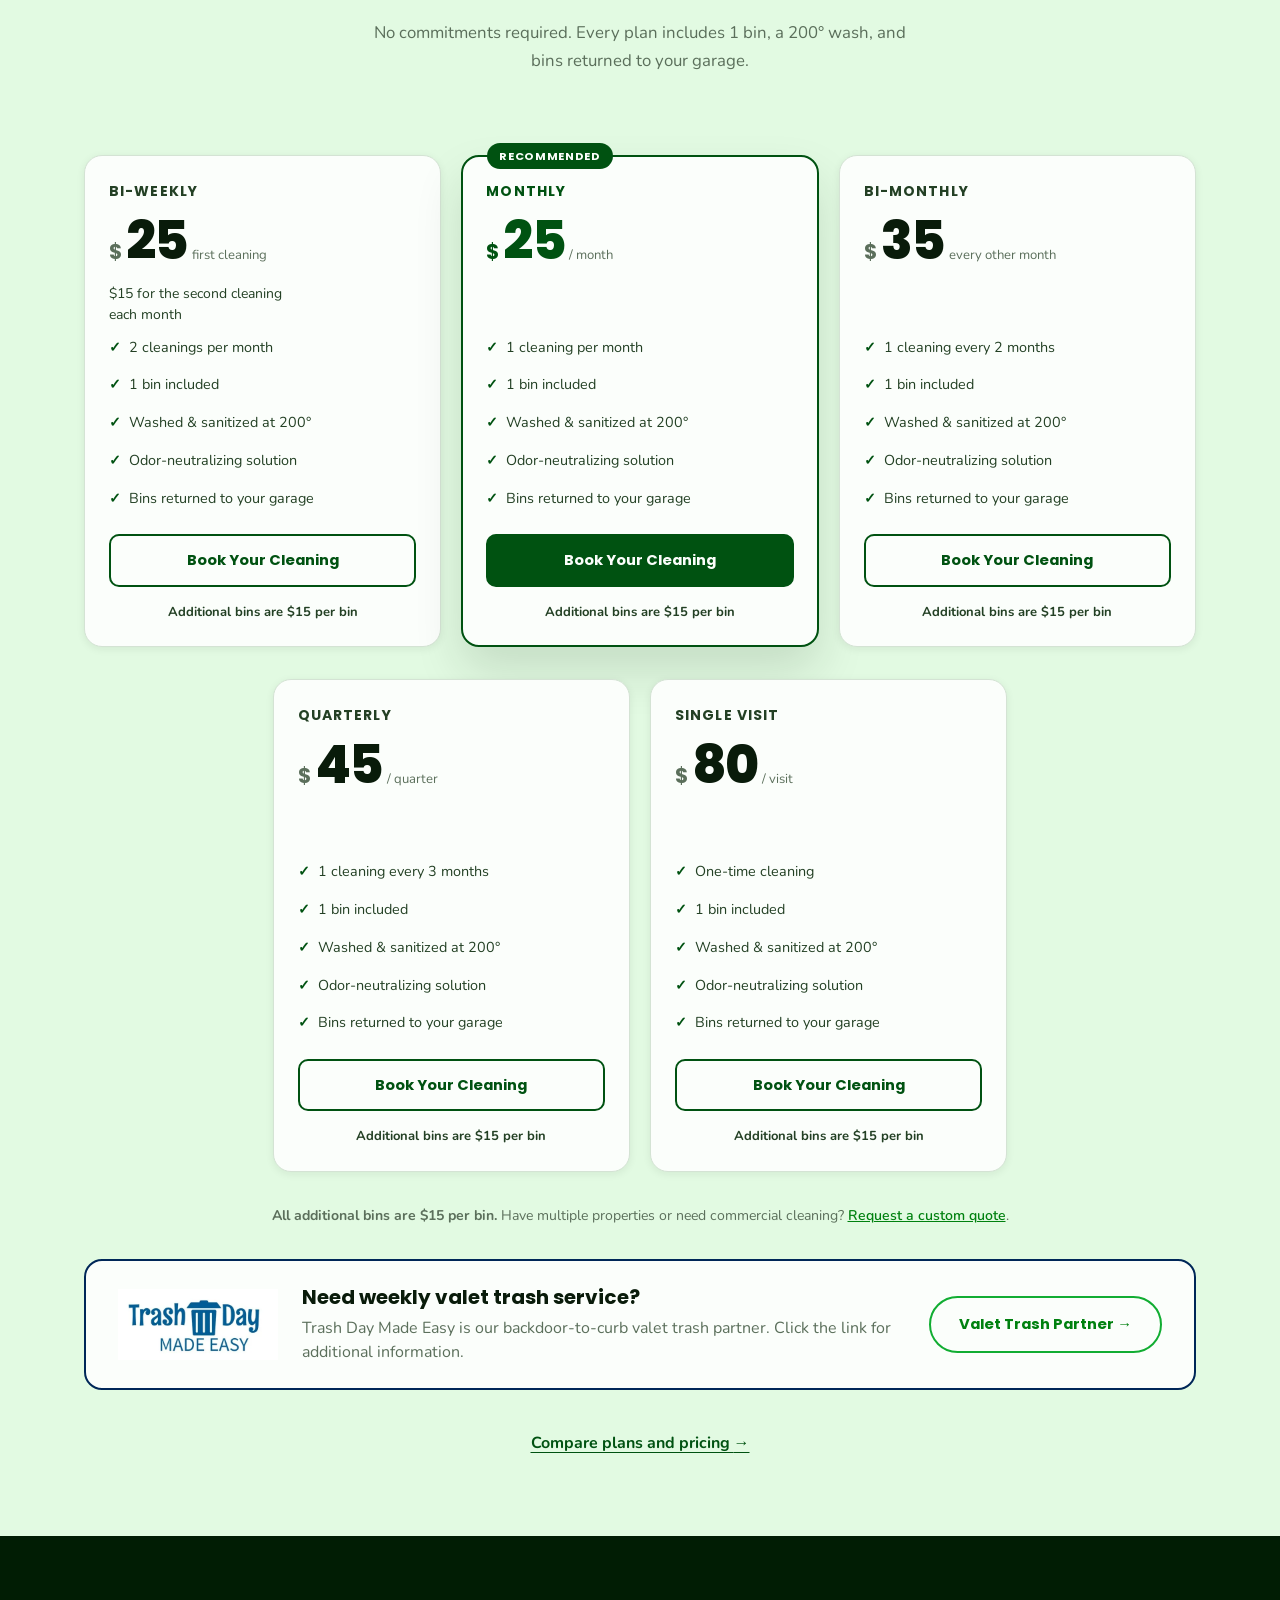
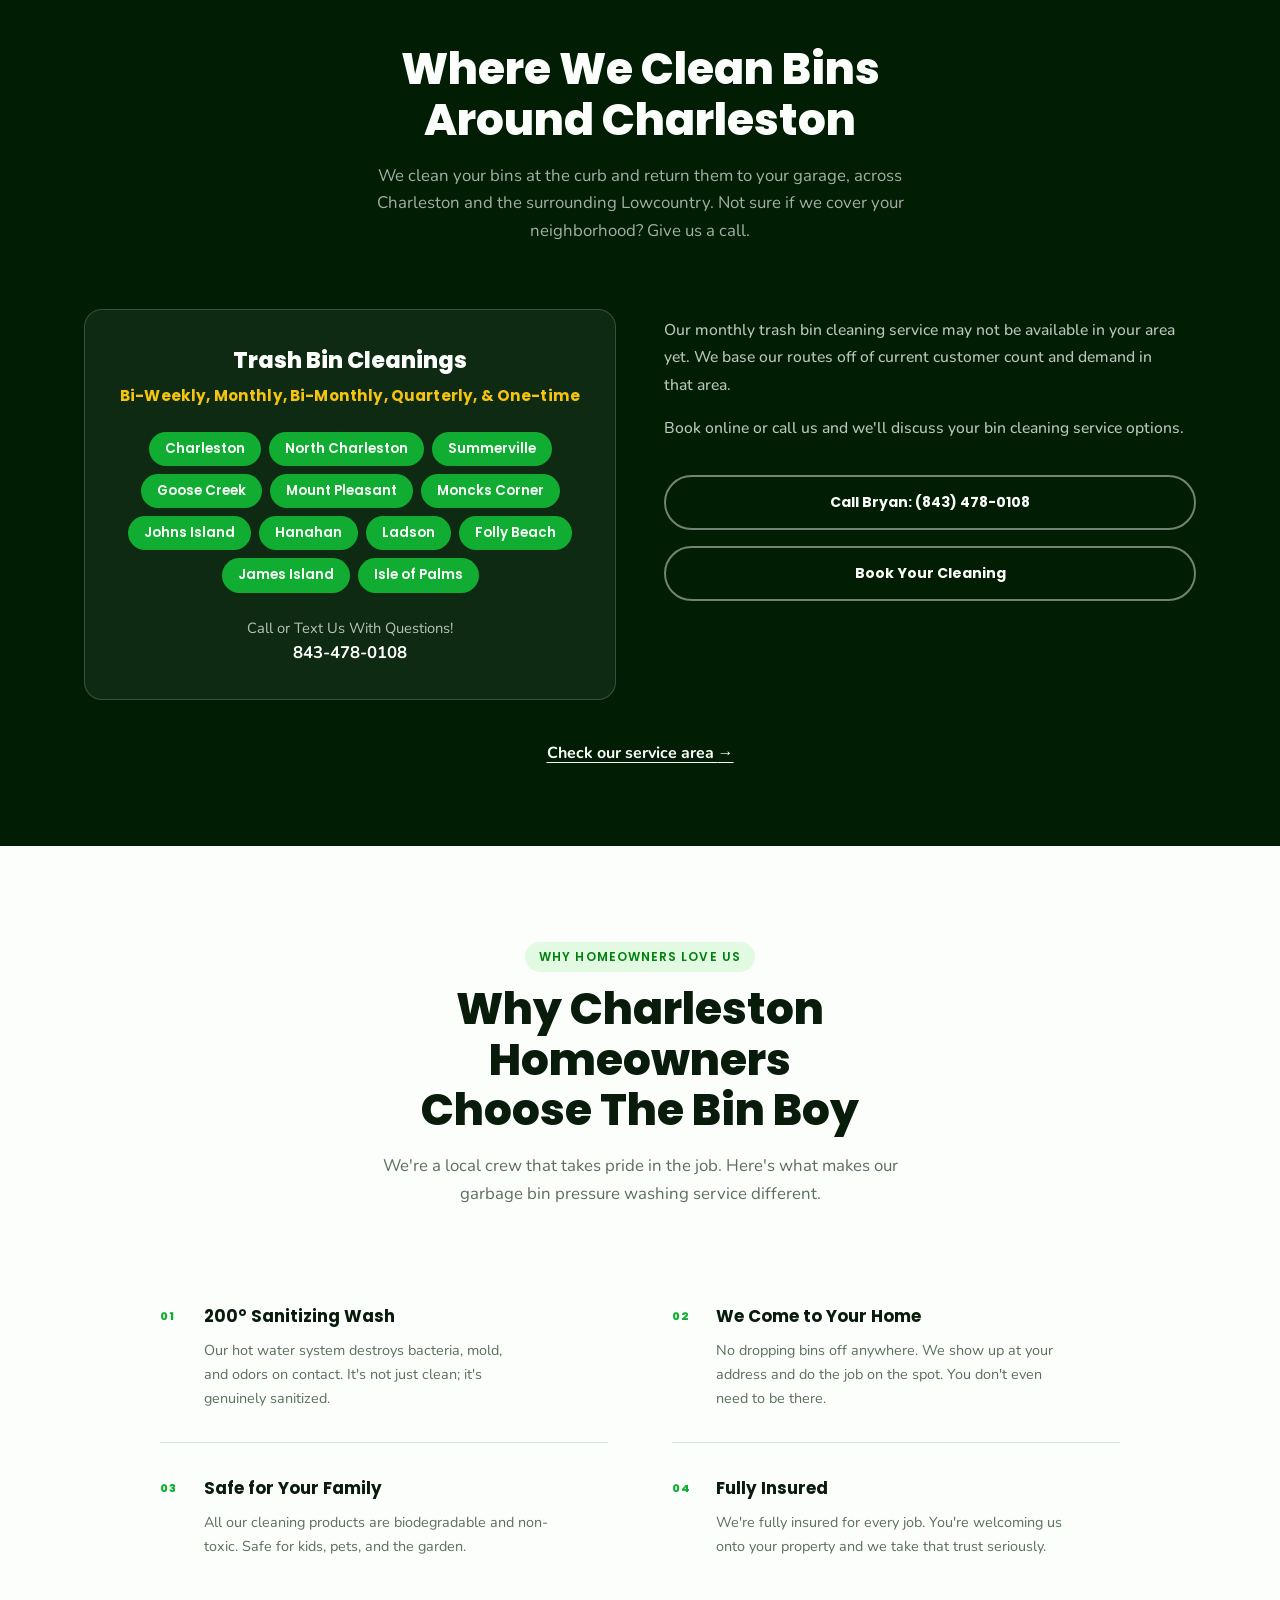
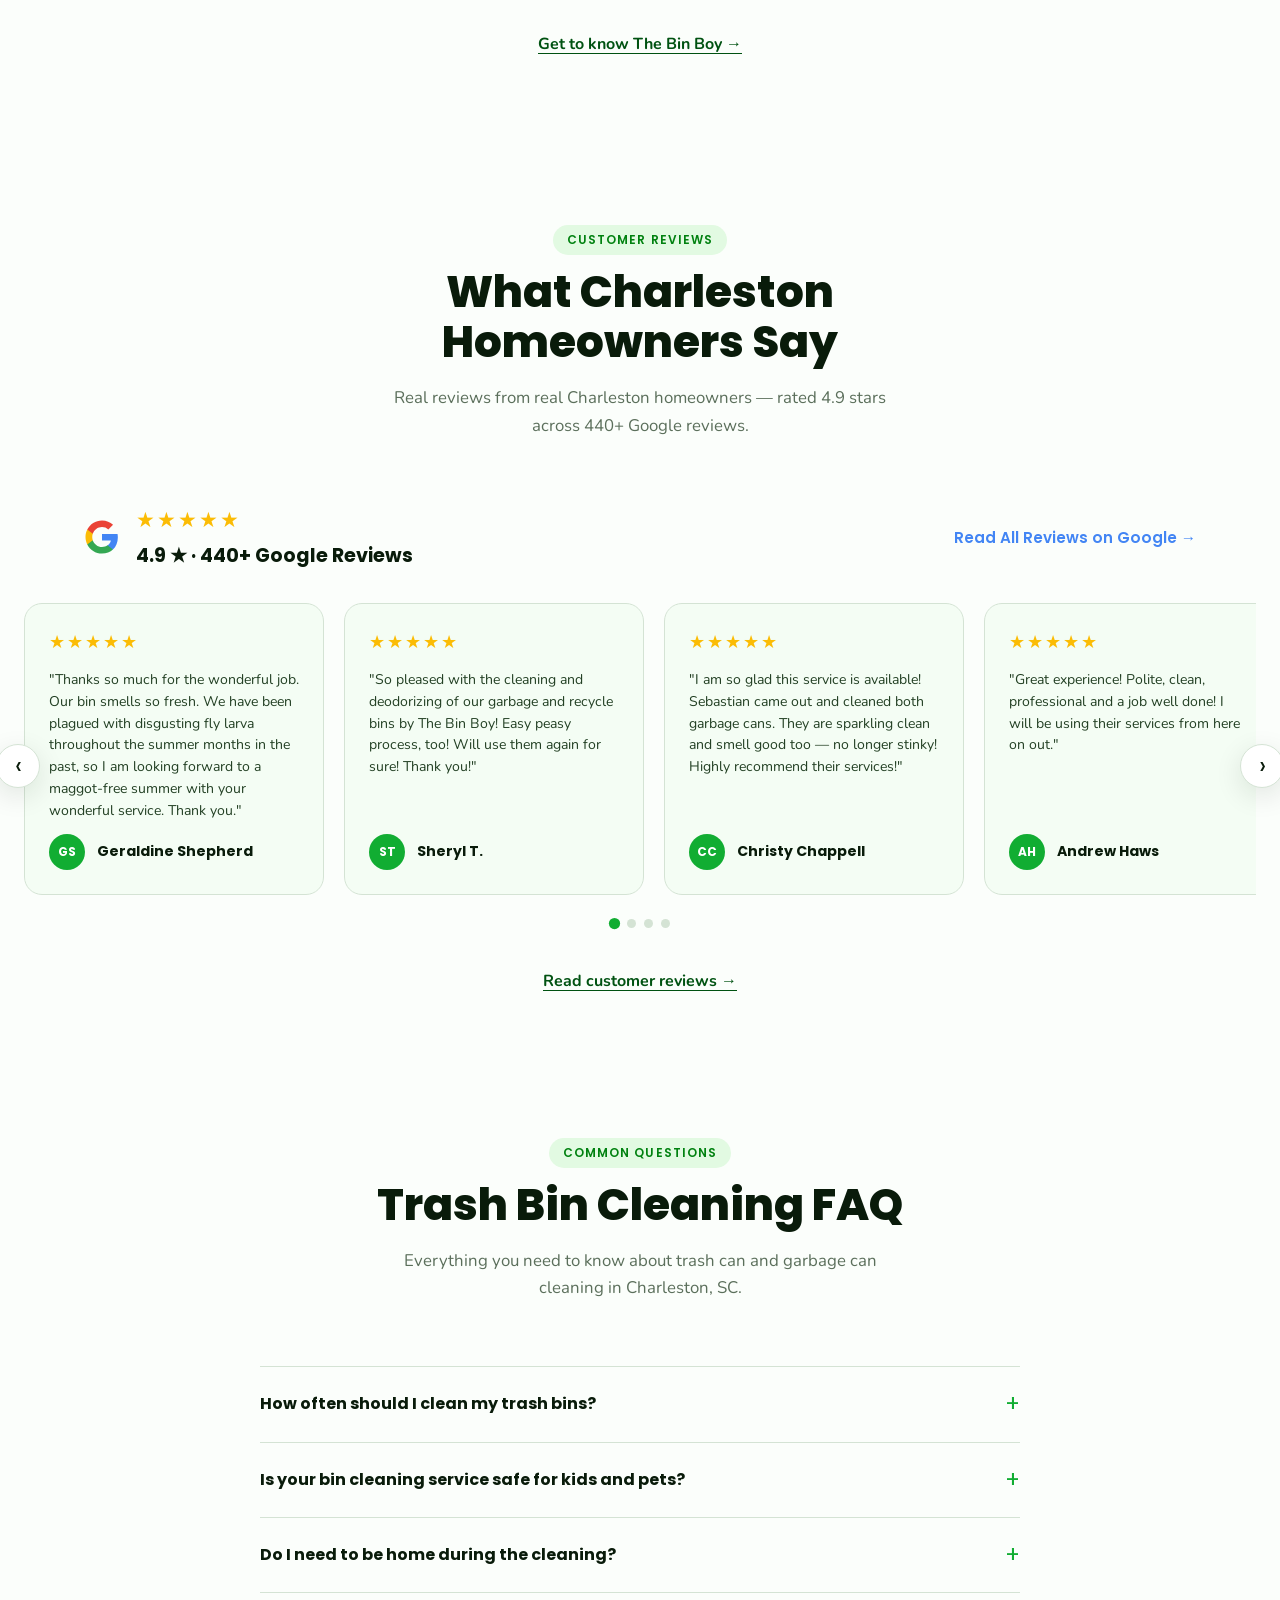
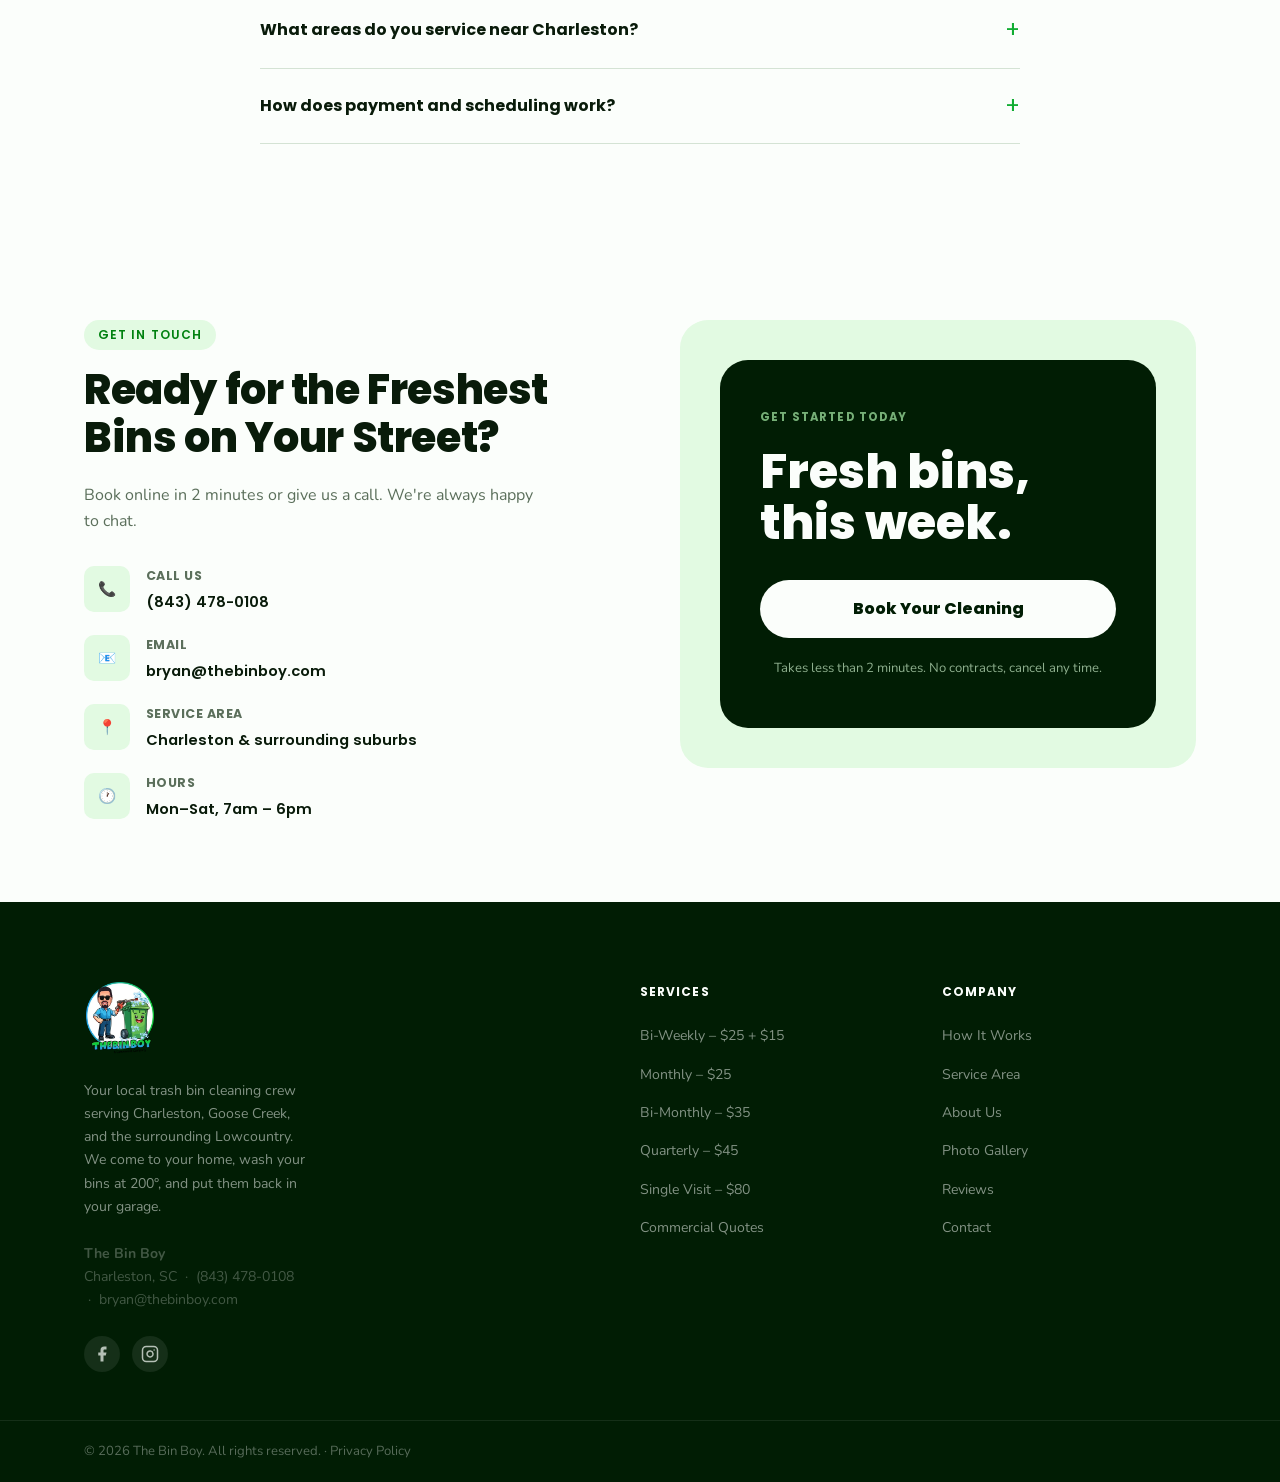
==== commit 5219c027: "Make the homepage hero logo bigger The hero logo was a 112px badge (52px on phones) since the price-" ====
--- a/index.html
+++ b/index.html
@@ -369,7 +369,7 @@
 
       <div class="hero__text">
         <div class="hero__brand">
-          <picture><source srcset="images/logo-240.webp" type="image/webp" /><img src="images/logo-240.png" alt="The Bin Boy – A Convenient Company" class="hero__mascot" width="240" height="257" loading="eager" fetchpriority="high" /></picture>
+          <picture><source srcset="images/logo-400.webp" type="image/webp" /><img src="images/logo-400.png" alt="The Bin Boy – A Convenient Company" class="hero__mascot" width="400" height="429" loading="eager" fetchpriority="high" /></picture>
           <span class="badge">🏡 A Convenient Company</span>
         </div>
         <h1>Charleston Trash Bin Cleaning: <em>We Come to You</em></h1>
--- a/styles.css
+++ b/styles.css
@@ -2060,7 +2060,7 @@
 }
 .hero__brand .badge { margin-bottom: 0; }
 .hero__mascot {
-  width: 112px;
+  width: 200px;
   height: auto;
   flex: none;
   filter: drop-shadow(0 10px 22px oklch(0% 0 0 / 0.45));
@@ -2301,7 +2301,7 @@
      straight after the hero repeats 200° / insured, so the lead can go. */
   .hero--quote { padding-top: 112px; padding-bottom: 40px; }
   .hero--quote .hero__inner { gap: var(--sp-5); }
-  .hero__mascot { width: 52px; }
+  .hero__mascot { width: 88px; }
   .hero__brand { margin-bottom: var(--sp-3); gap: var(--sp-3); }
   .hero__brand .badge { font-size: 0.72rem; padding: 4px 12px; }
   .hero--quote .hero__text h1 { font-size: 1.8rem; max-width: none; margin-bottom: var(--sp-3); }
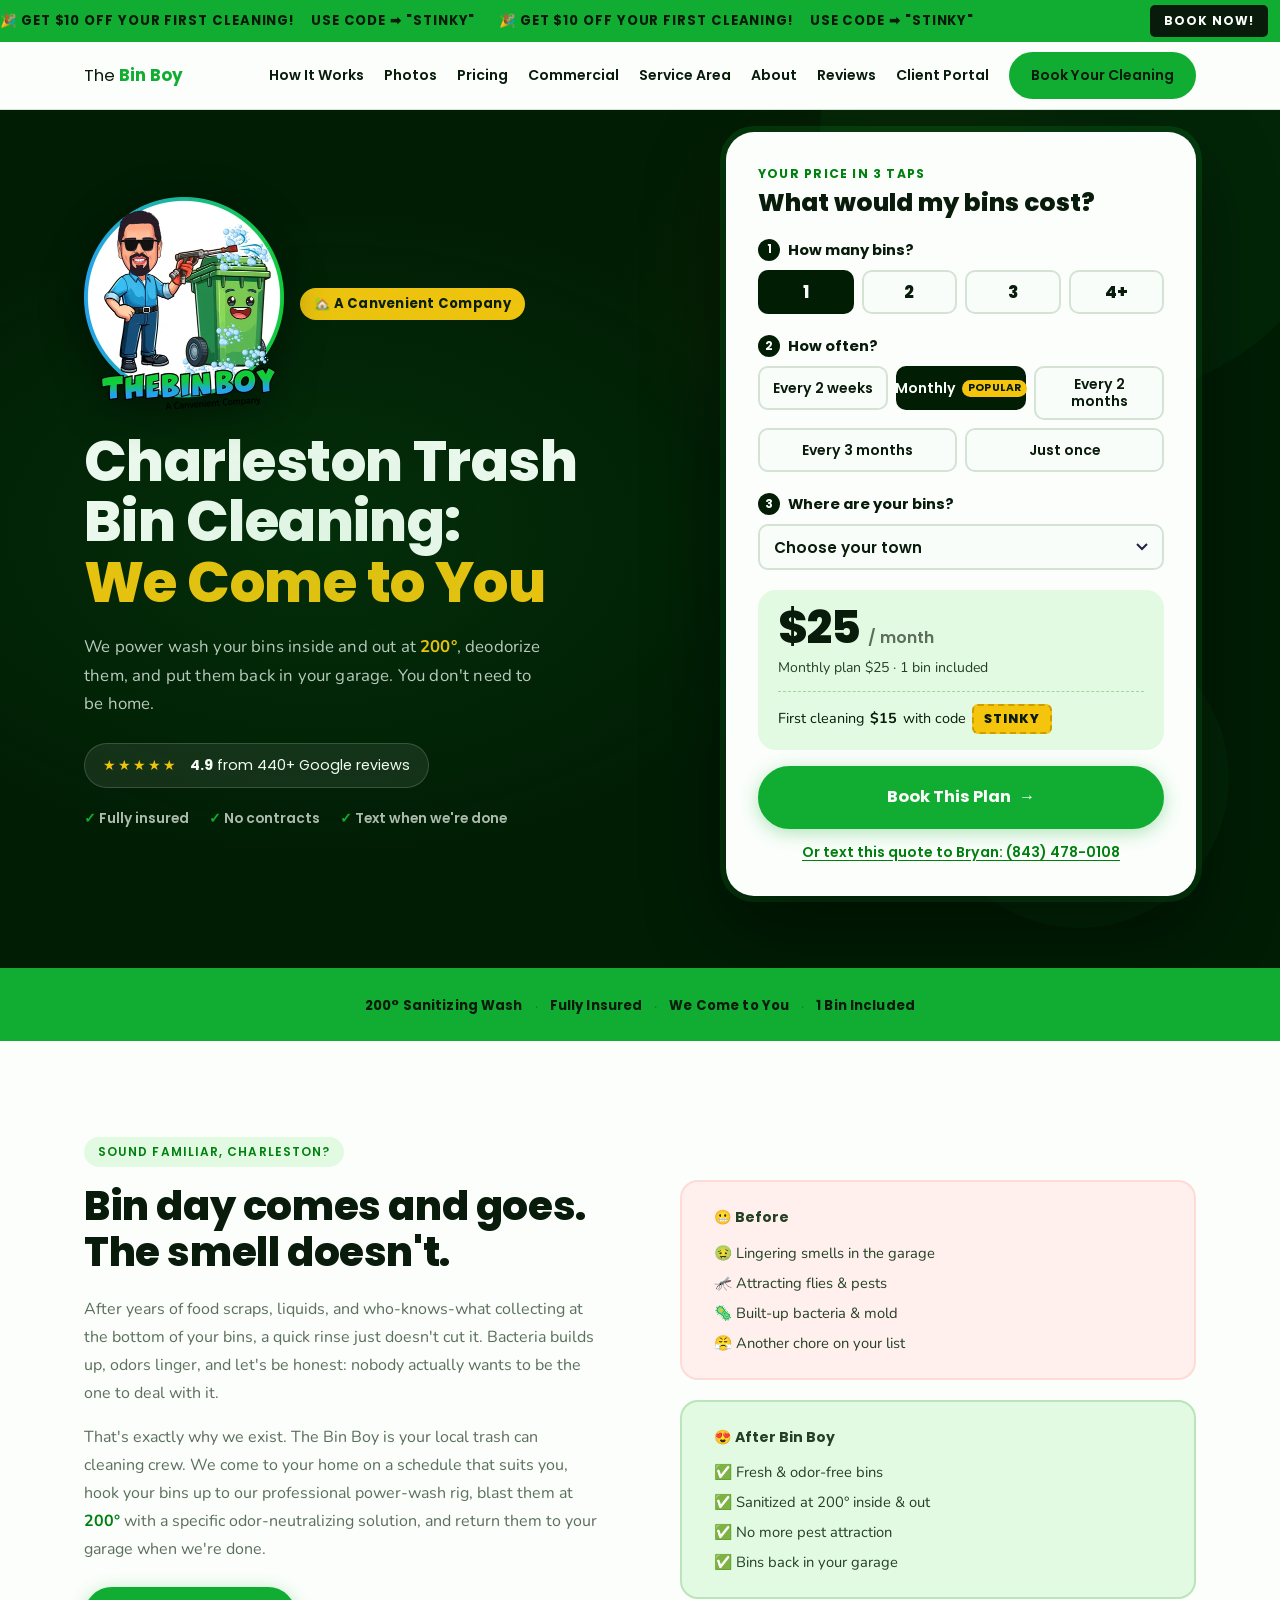
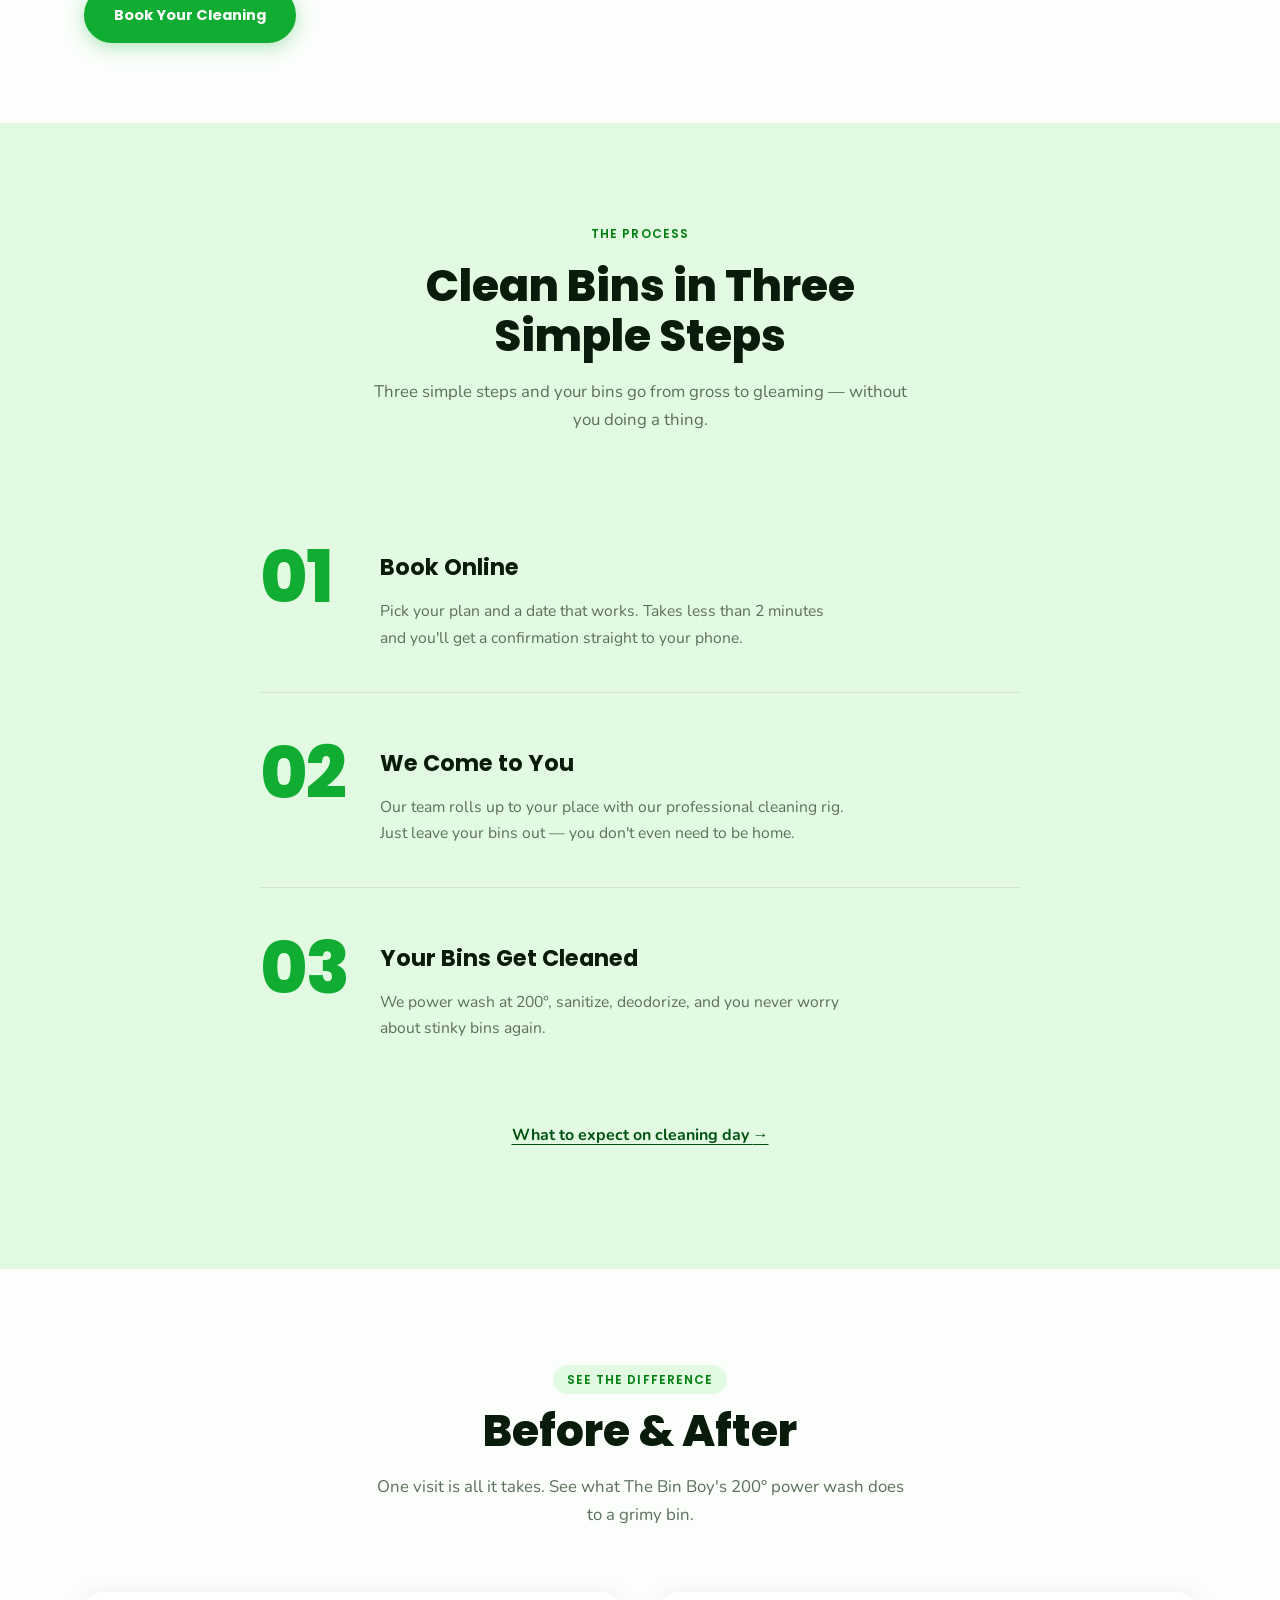
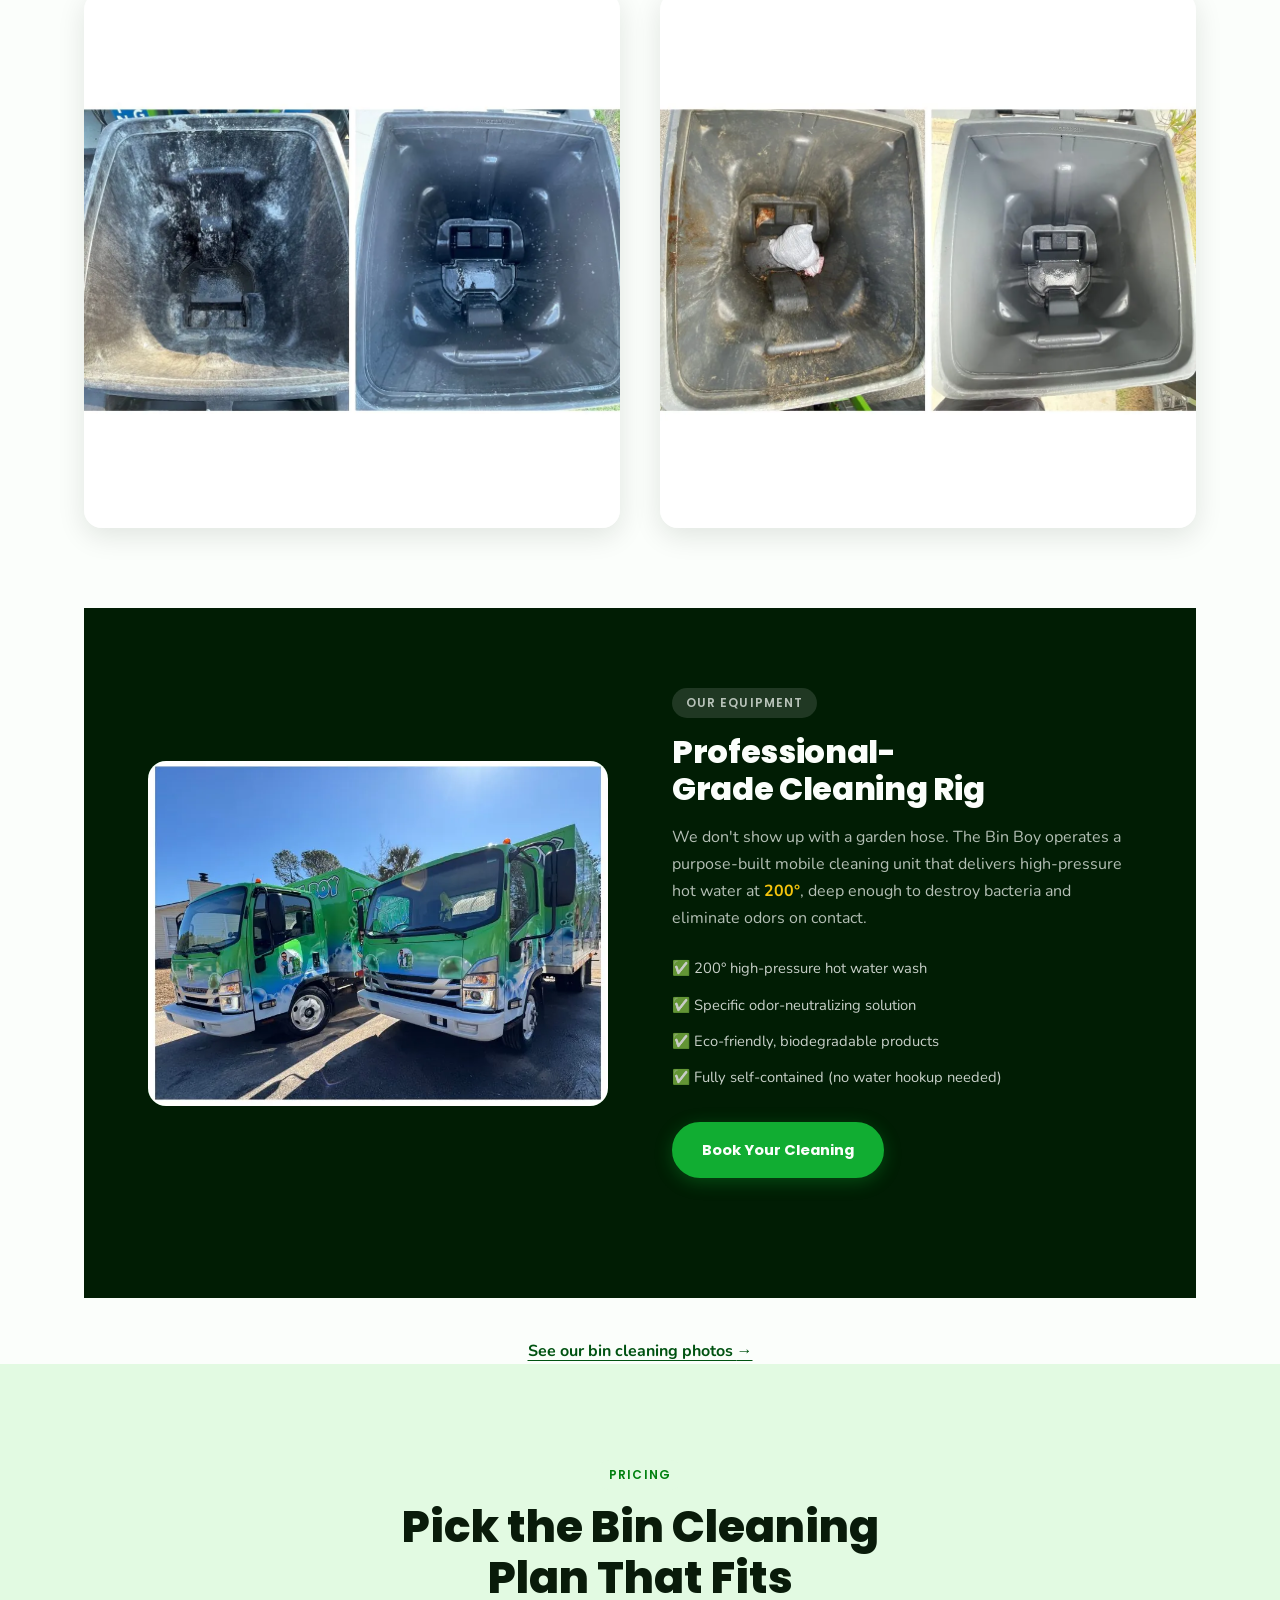
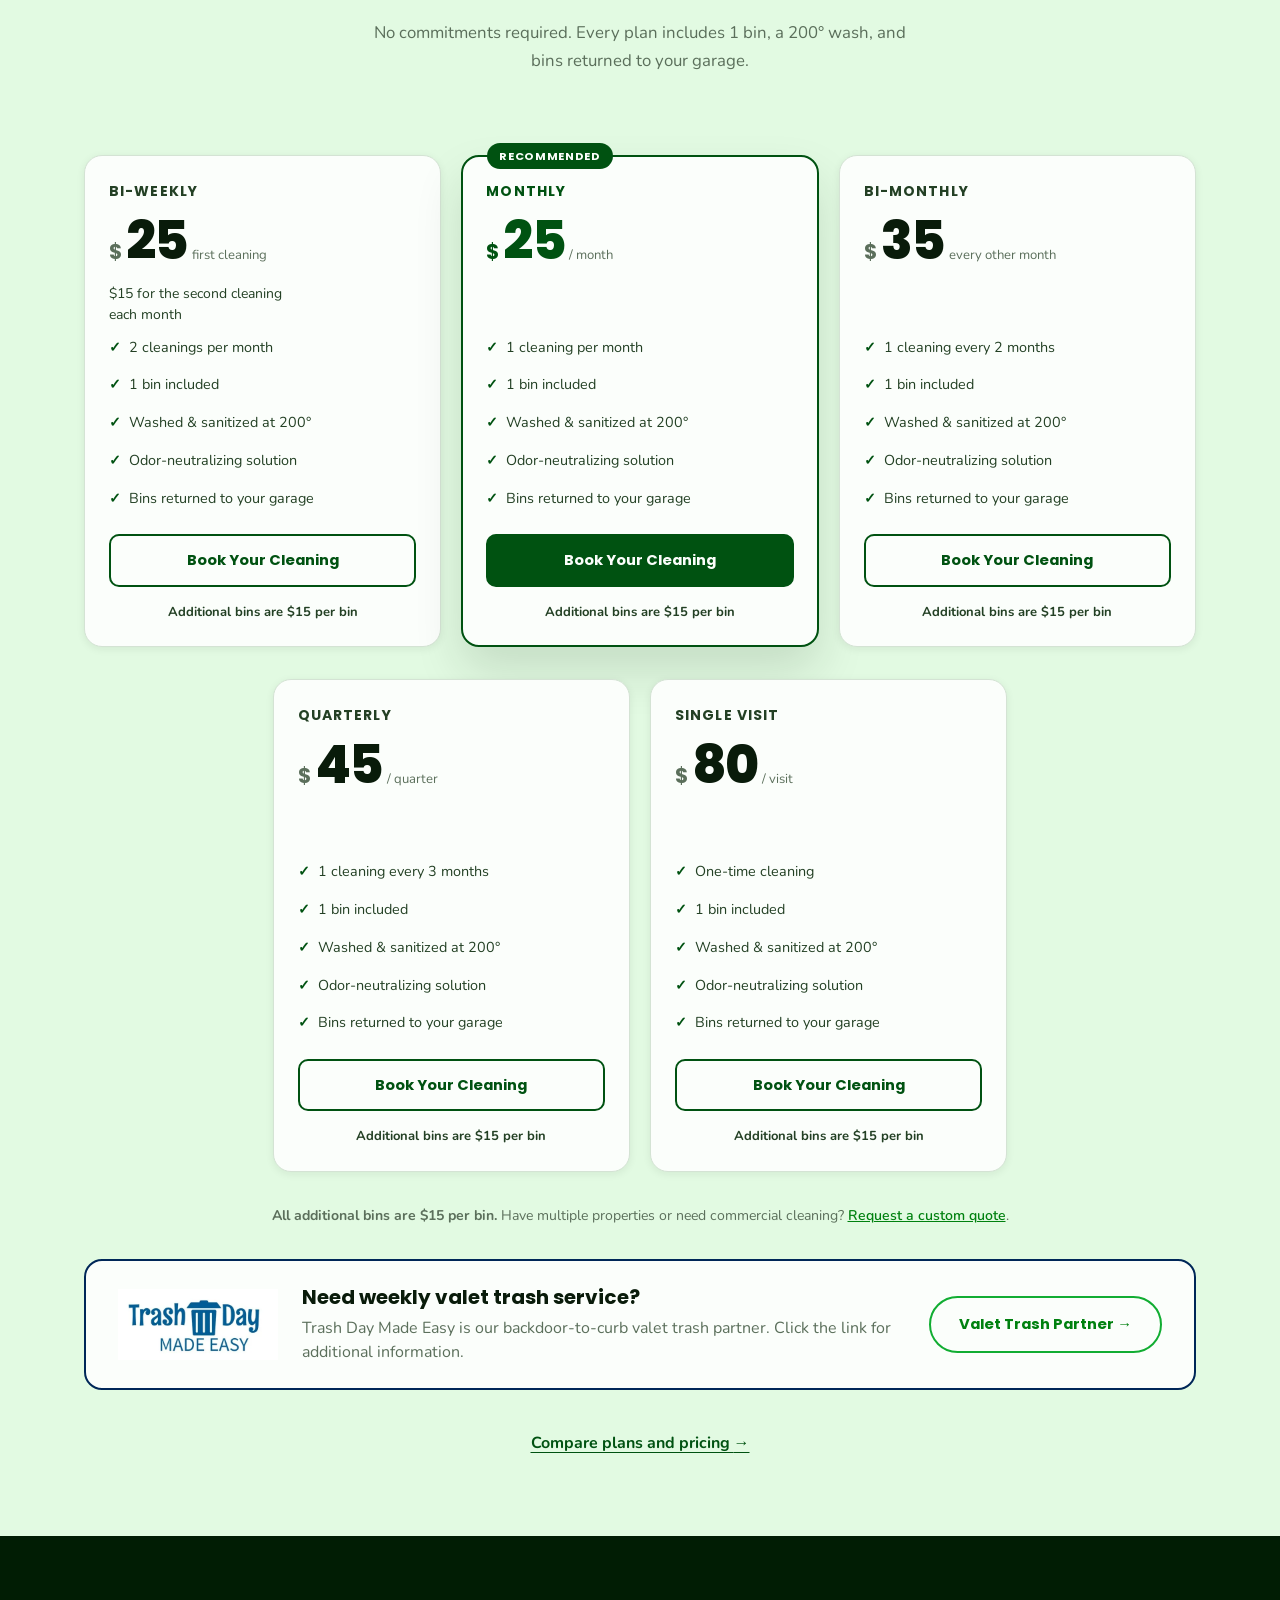
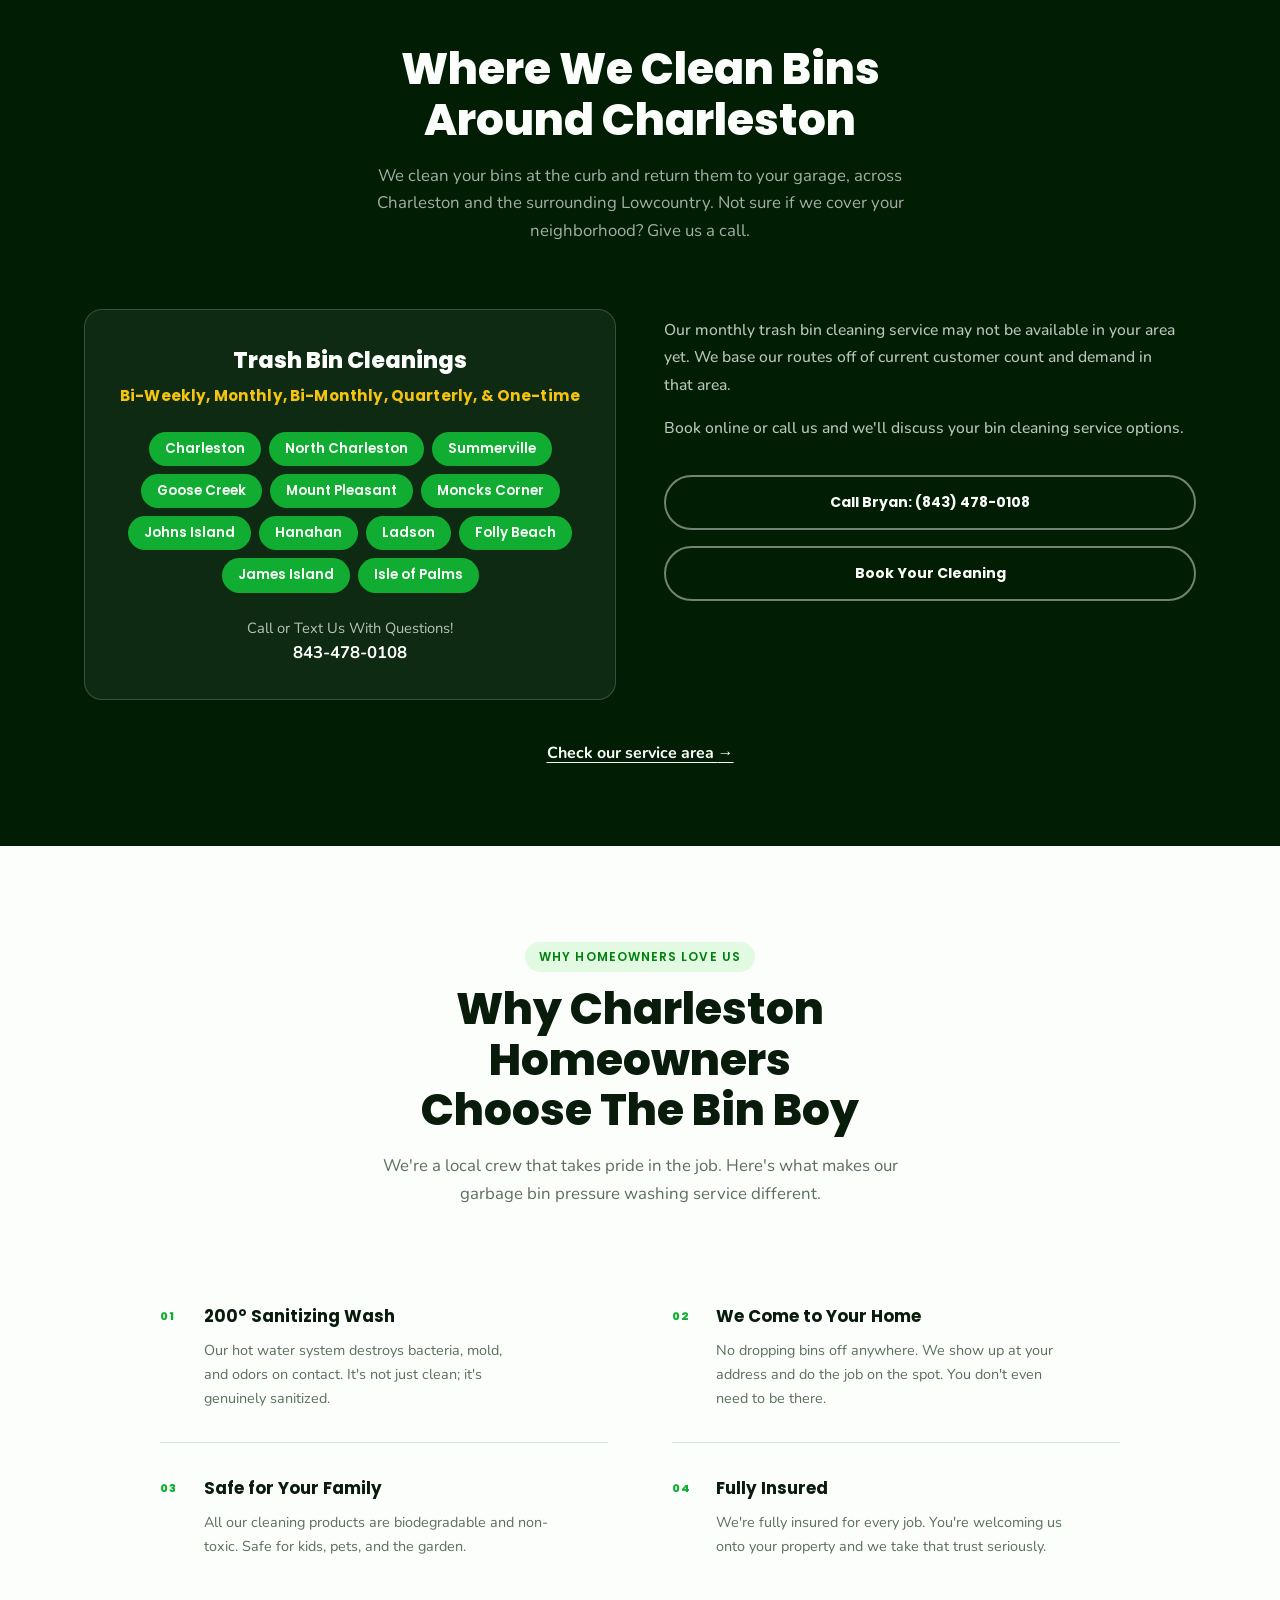
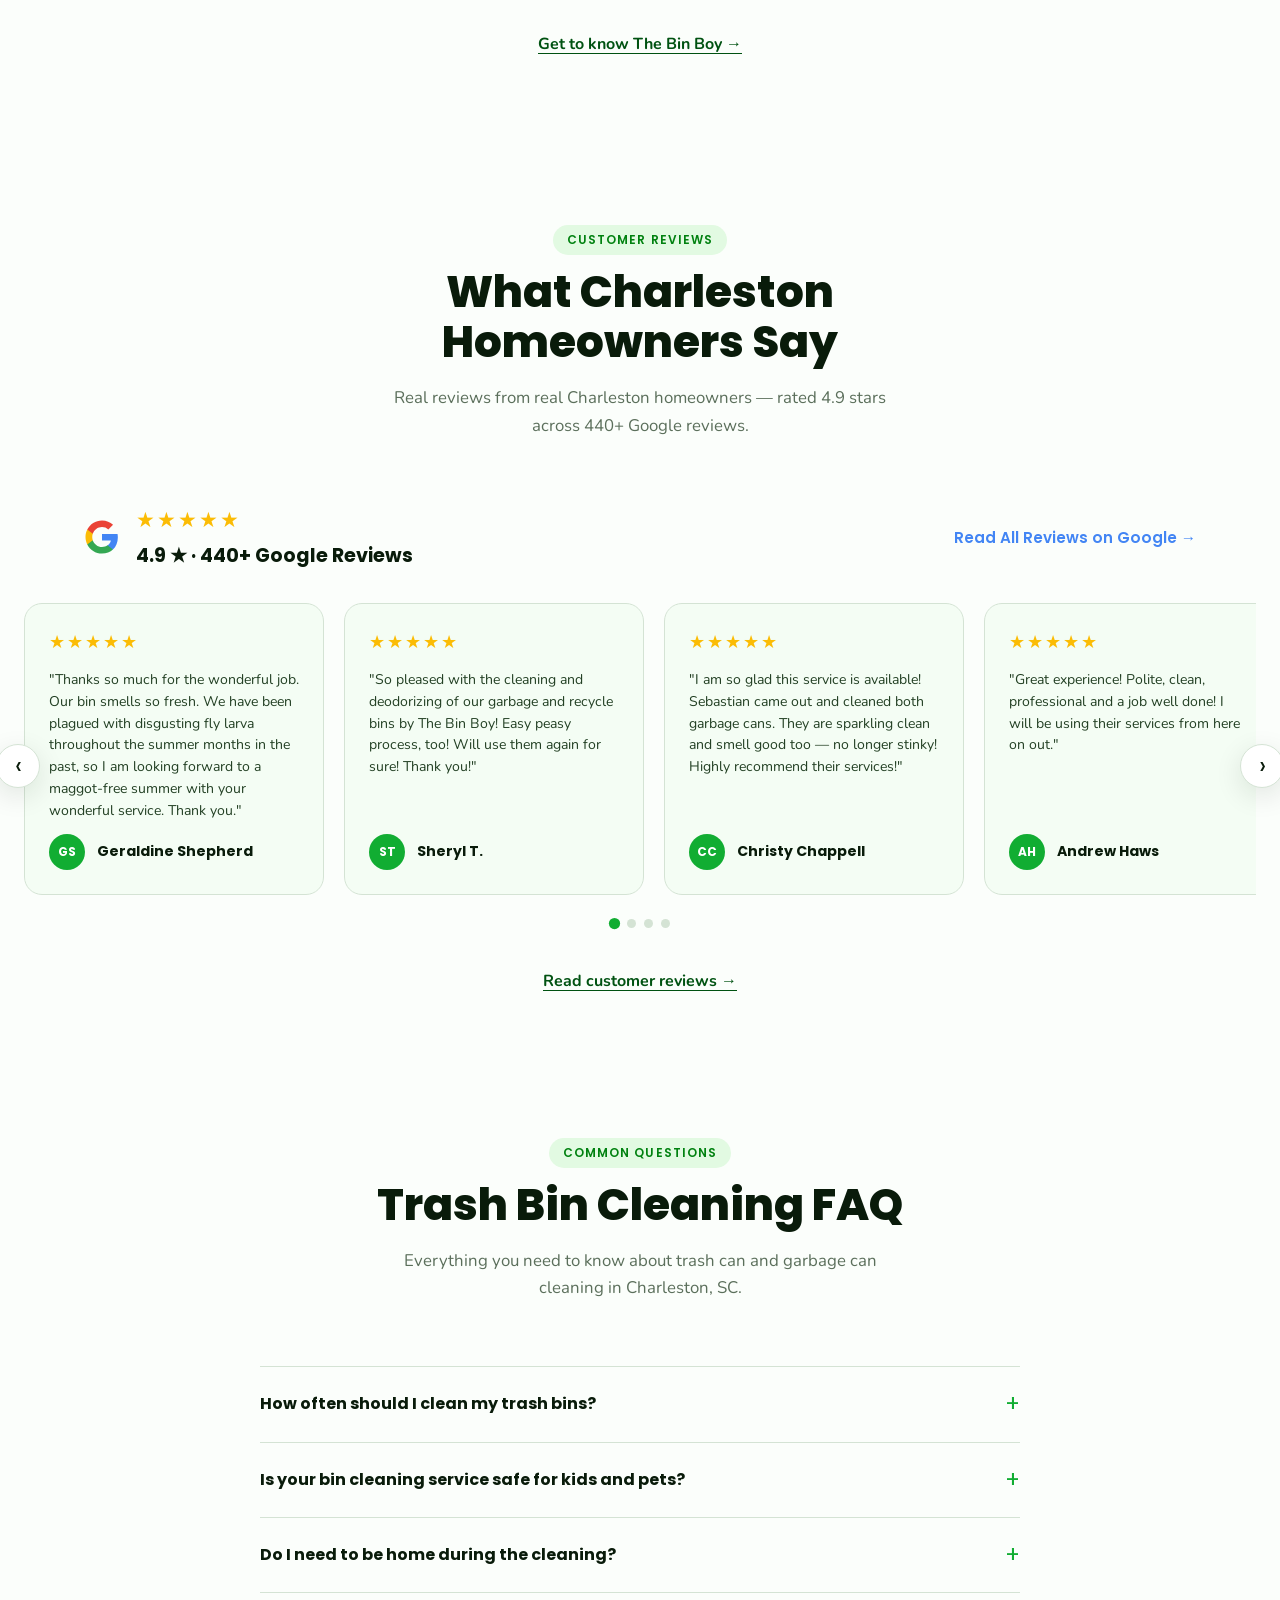
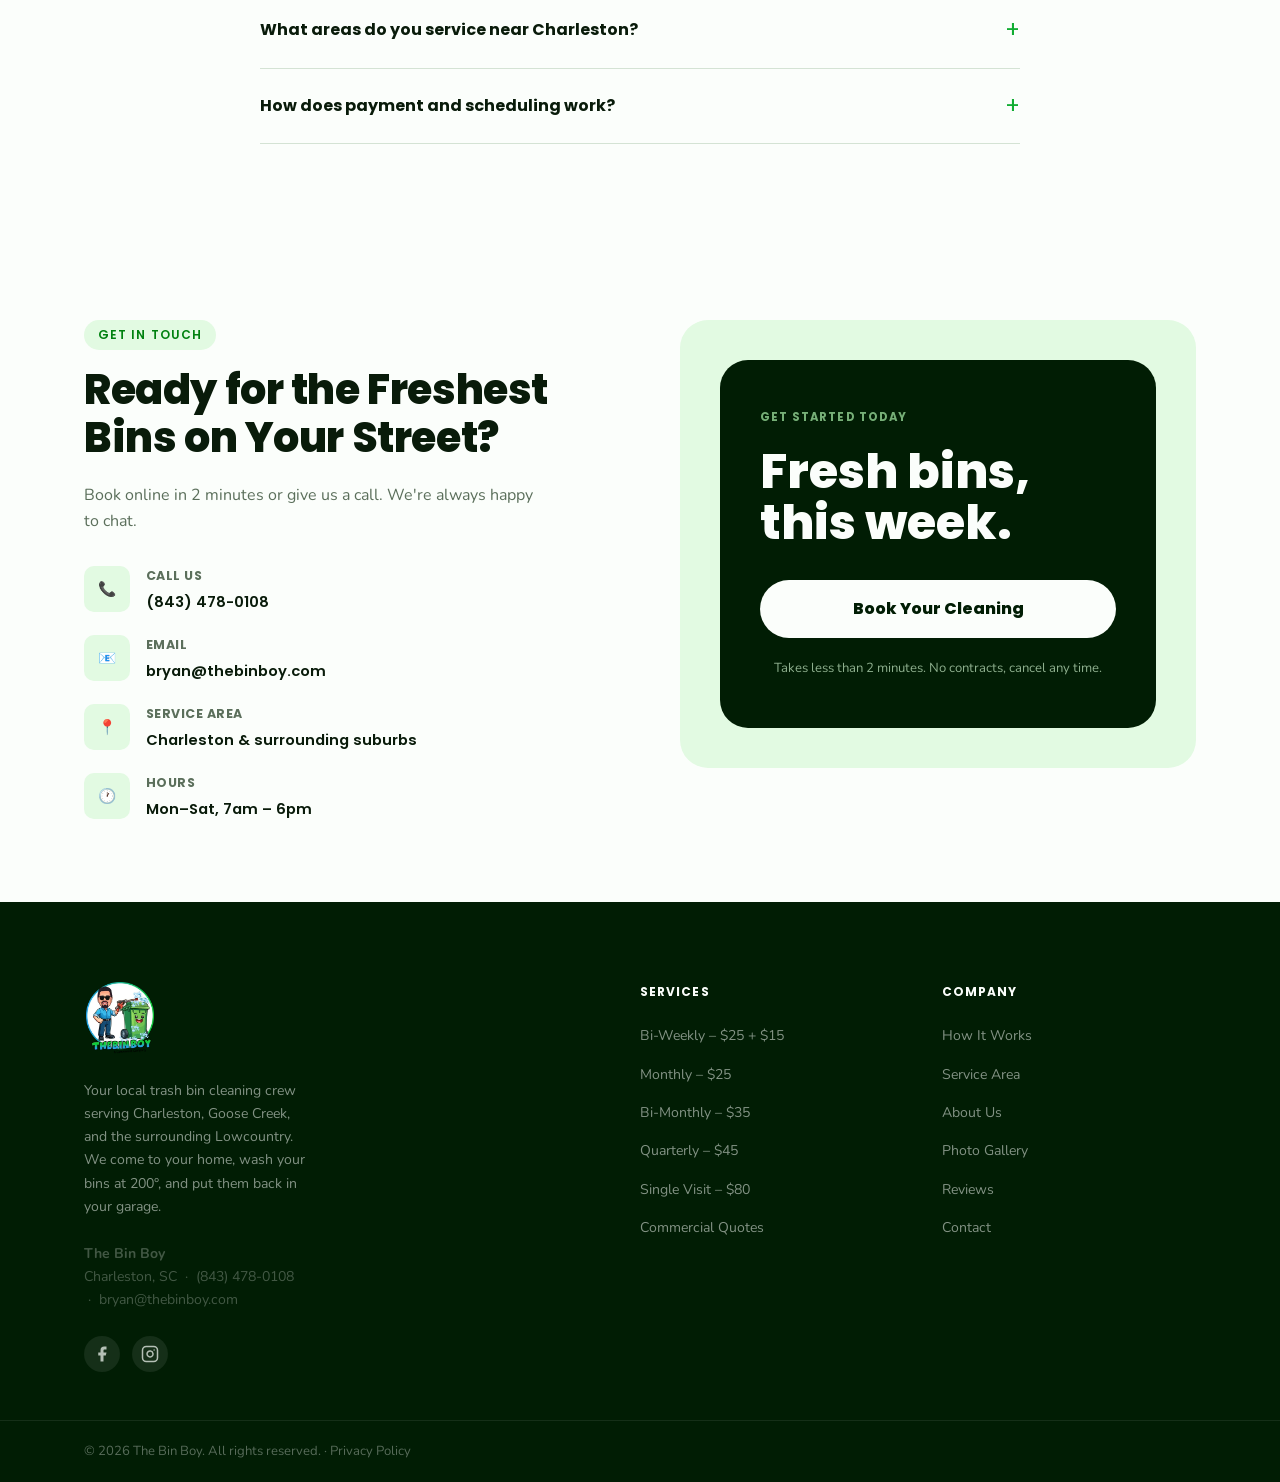
==== commit 4982c7a7: "Use the "A Canvenient Company" tagline to match the logo The logo artwork reads "A Canvenient Compan" ====
--- a/index.html
+++ b/index.html
@@ -58,7 +58,7 @@
         "telephone": "+18434780108",
         "email": "bryan@thebinboy.com",
         "description": "Professional trash and recycle bin cleaning service in Charleston, SC and surrounding areas. We come to your home, clean your bins at 200°, and return them to your garage.",
-        "slogan": "A Convenient Company",
+        "slogan": "A Canvenient Company",
         "logo": {
           "@type": "ImageObject",
           "@id": "https://thebinboy.com/#logo",
@@ -369,8 +369,8 @@
 
       <div class="hero__text">
         <div class="hero__brand">
-          <picture><source srcset="images/logo-400.webp" type="image/webp" /><img src="images/logo-400.png" alt="The Bin Boy – A Convenient Company" class="hero__mascot" width="400" height="429" loading="eager" fetchpriority="high" /></picture>
-          <span class="badge">🏡 A Convenient Company</span>
+          <picture><source srcset="images/logo-400.webp" type="image/webp" /><img src="images/logo-400.png" alt="The Bin Boy – A Canvenient Company" class="hero__mascot" width="400" height="429" loading="eager" fetchpriority="high" /></picture>
+          <span class="badge">🏡 A Canvenient Company</span>
         </div>
         <h1>Charleston Trash Bin Cleaning: <em>We Come to You</em></h1>
         <p>We power wash your bins inside and out at <strong>200°</strong>, deodorize them, and put them back in your garage. You don't need to be home.</p>
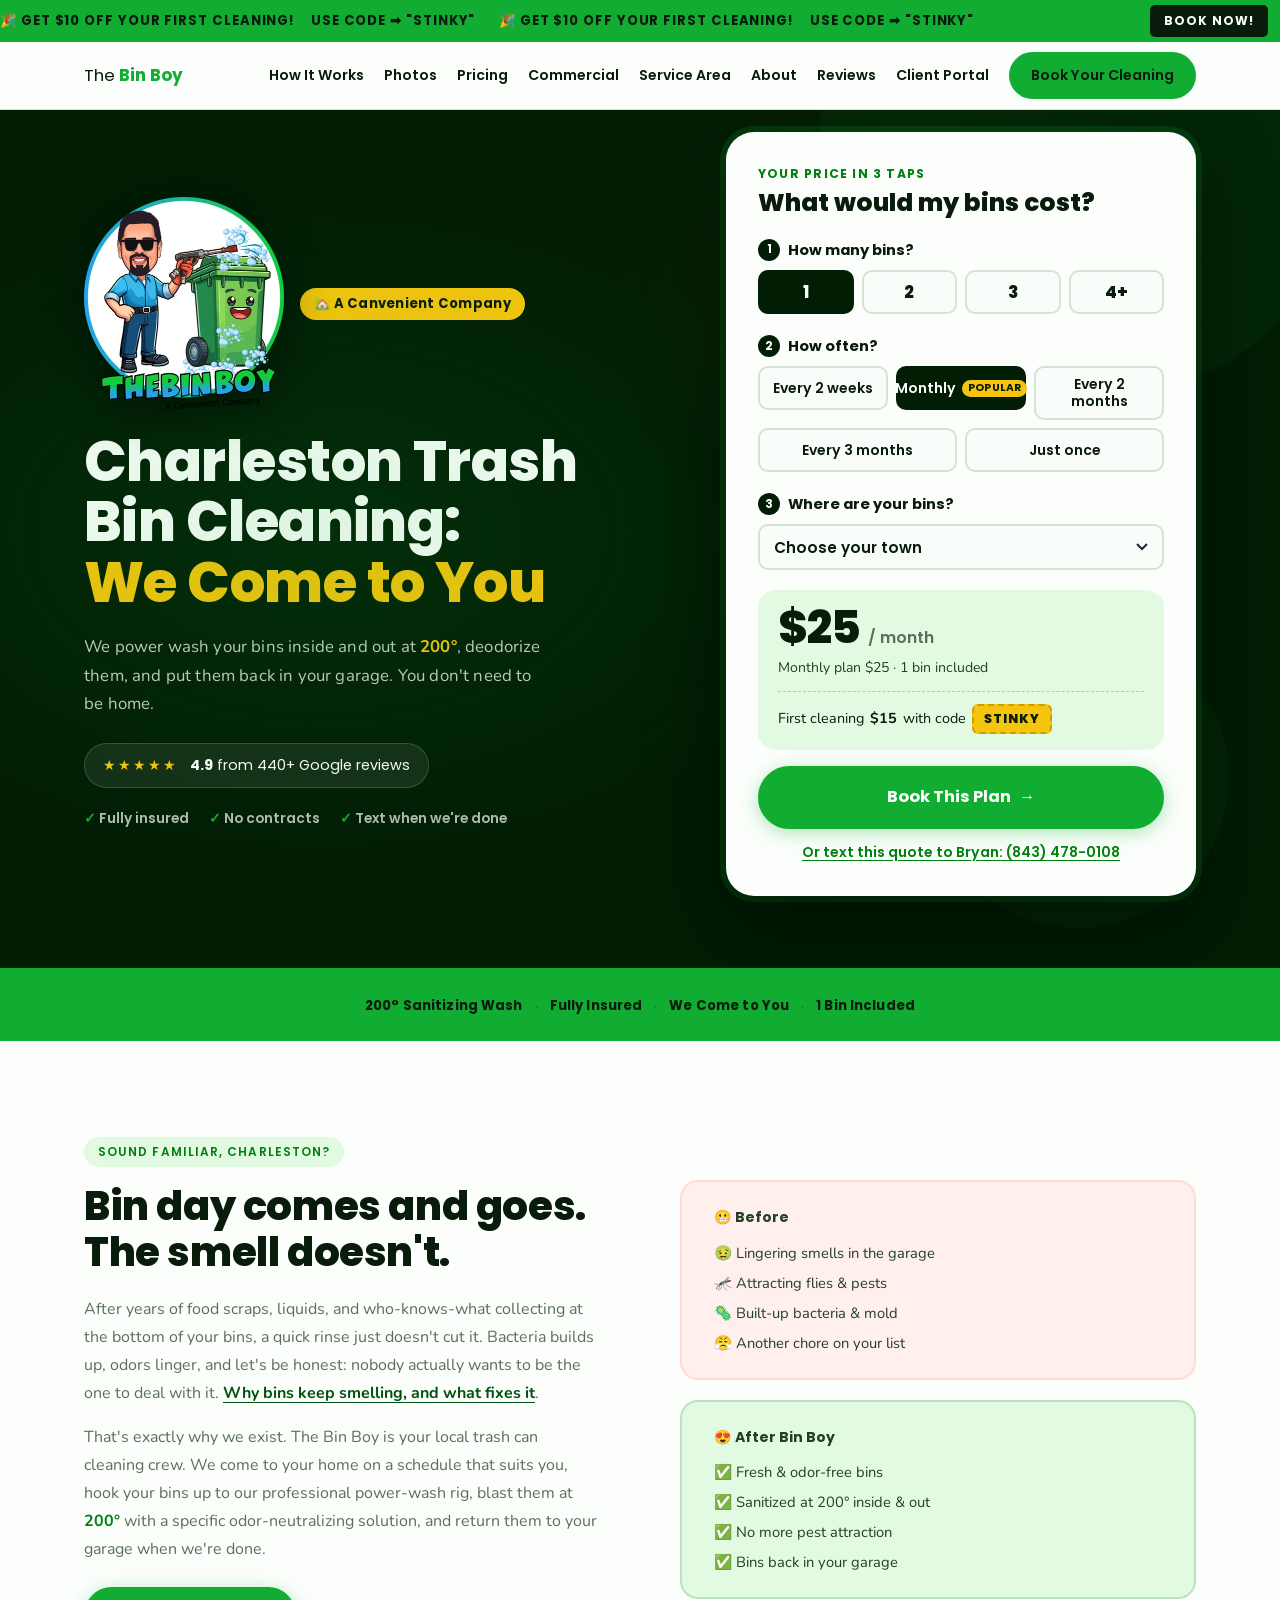
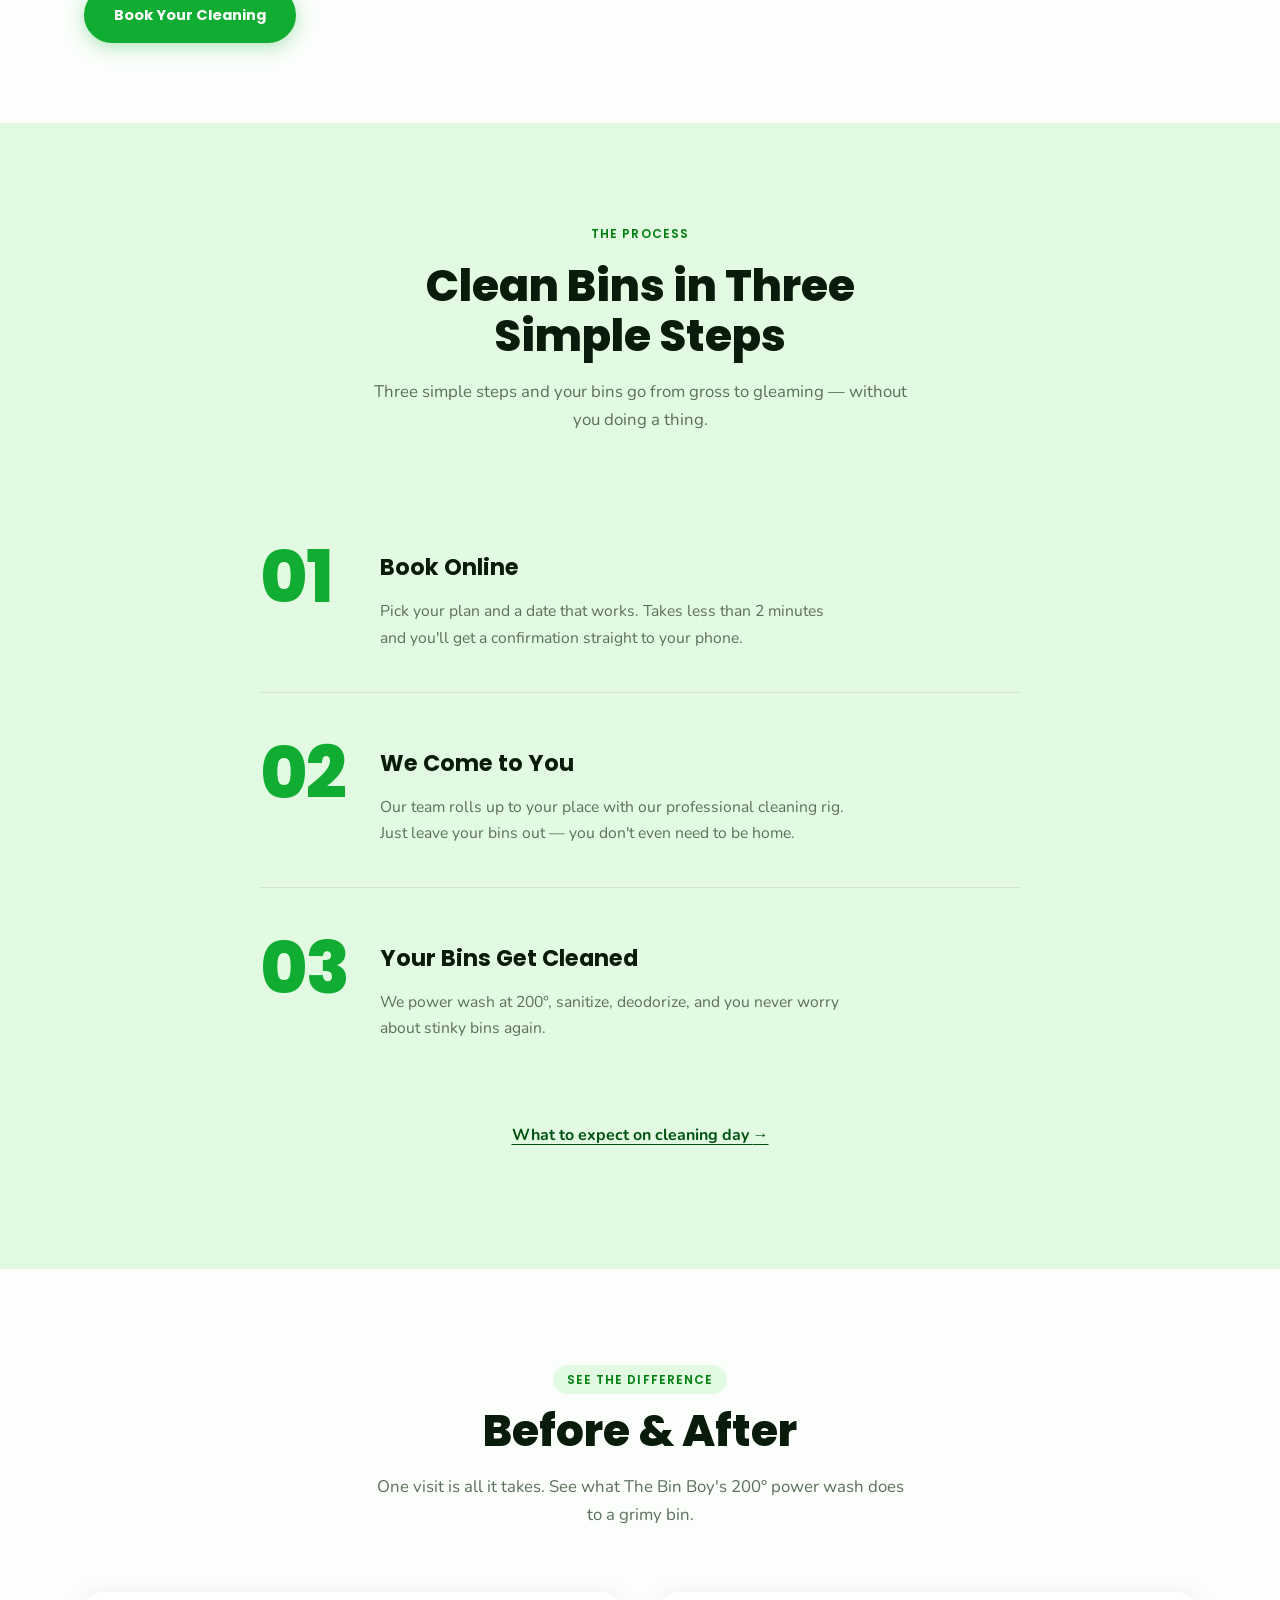
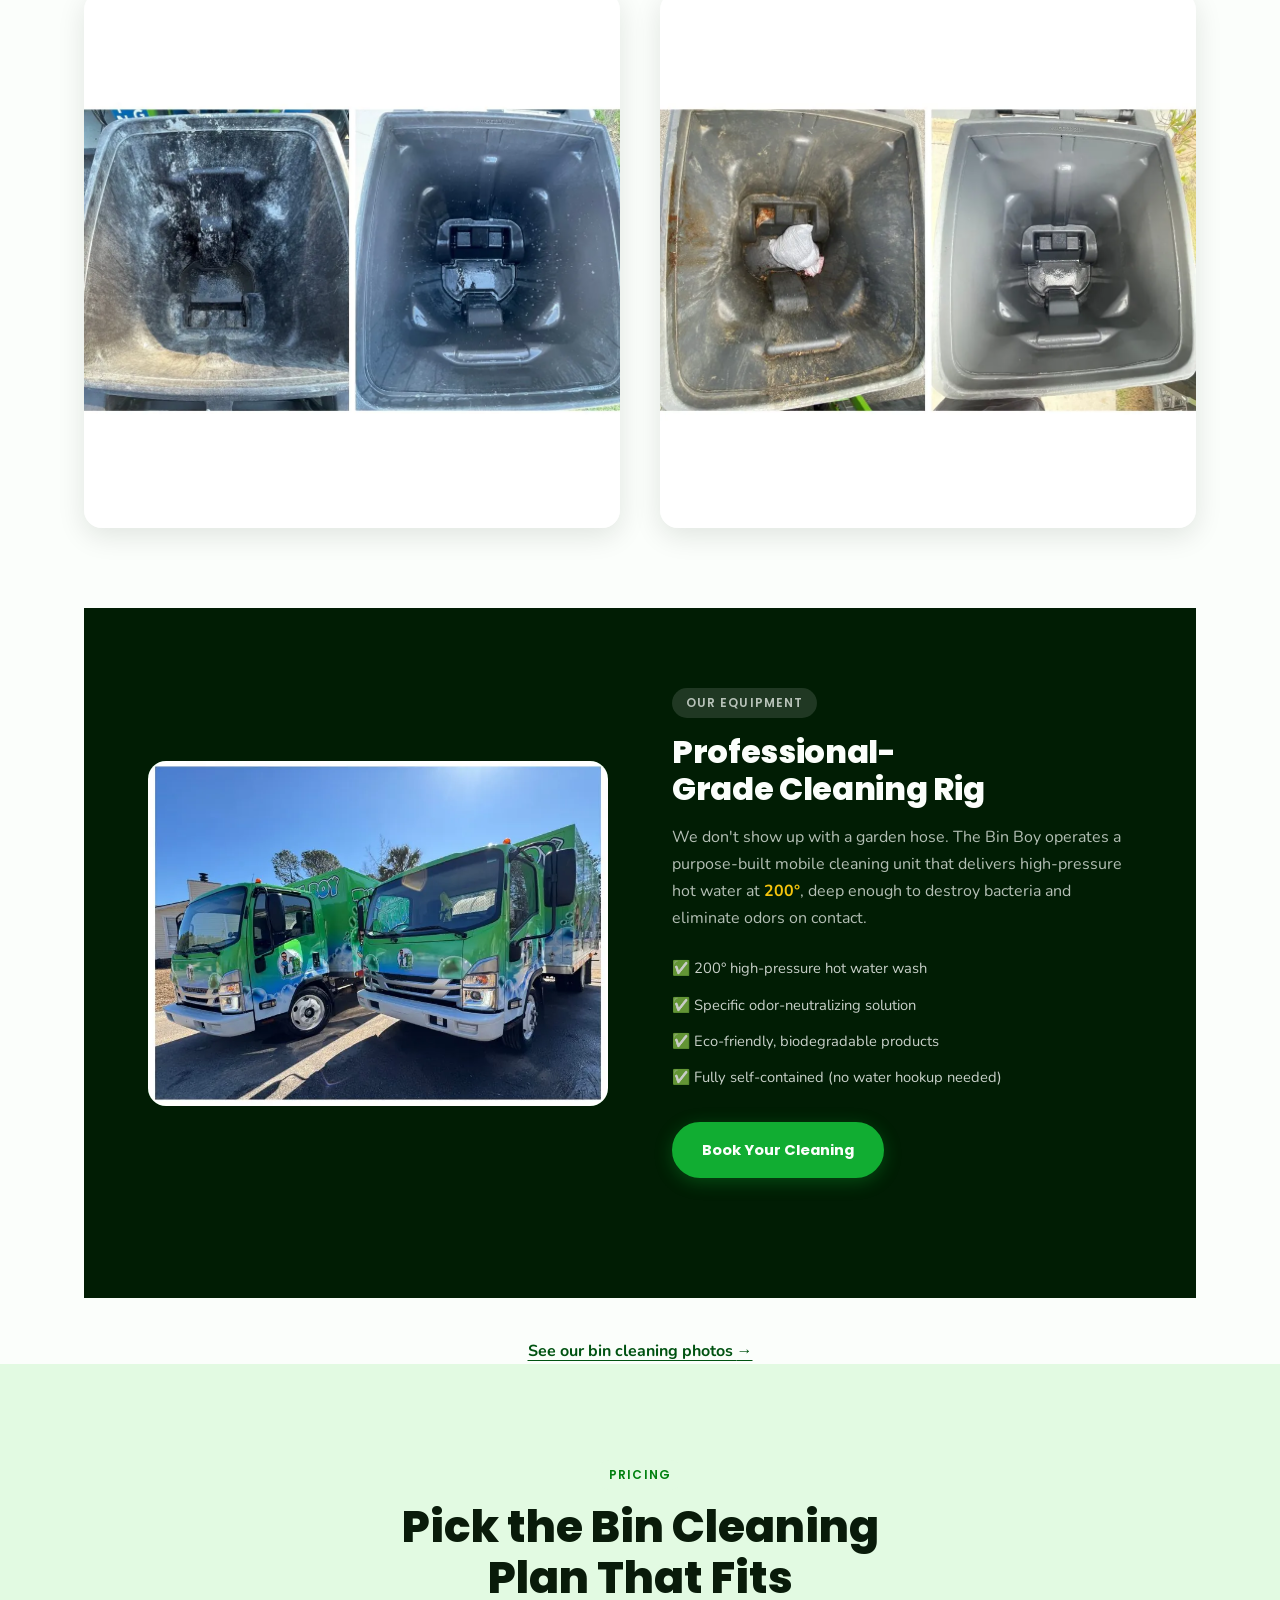
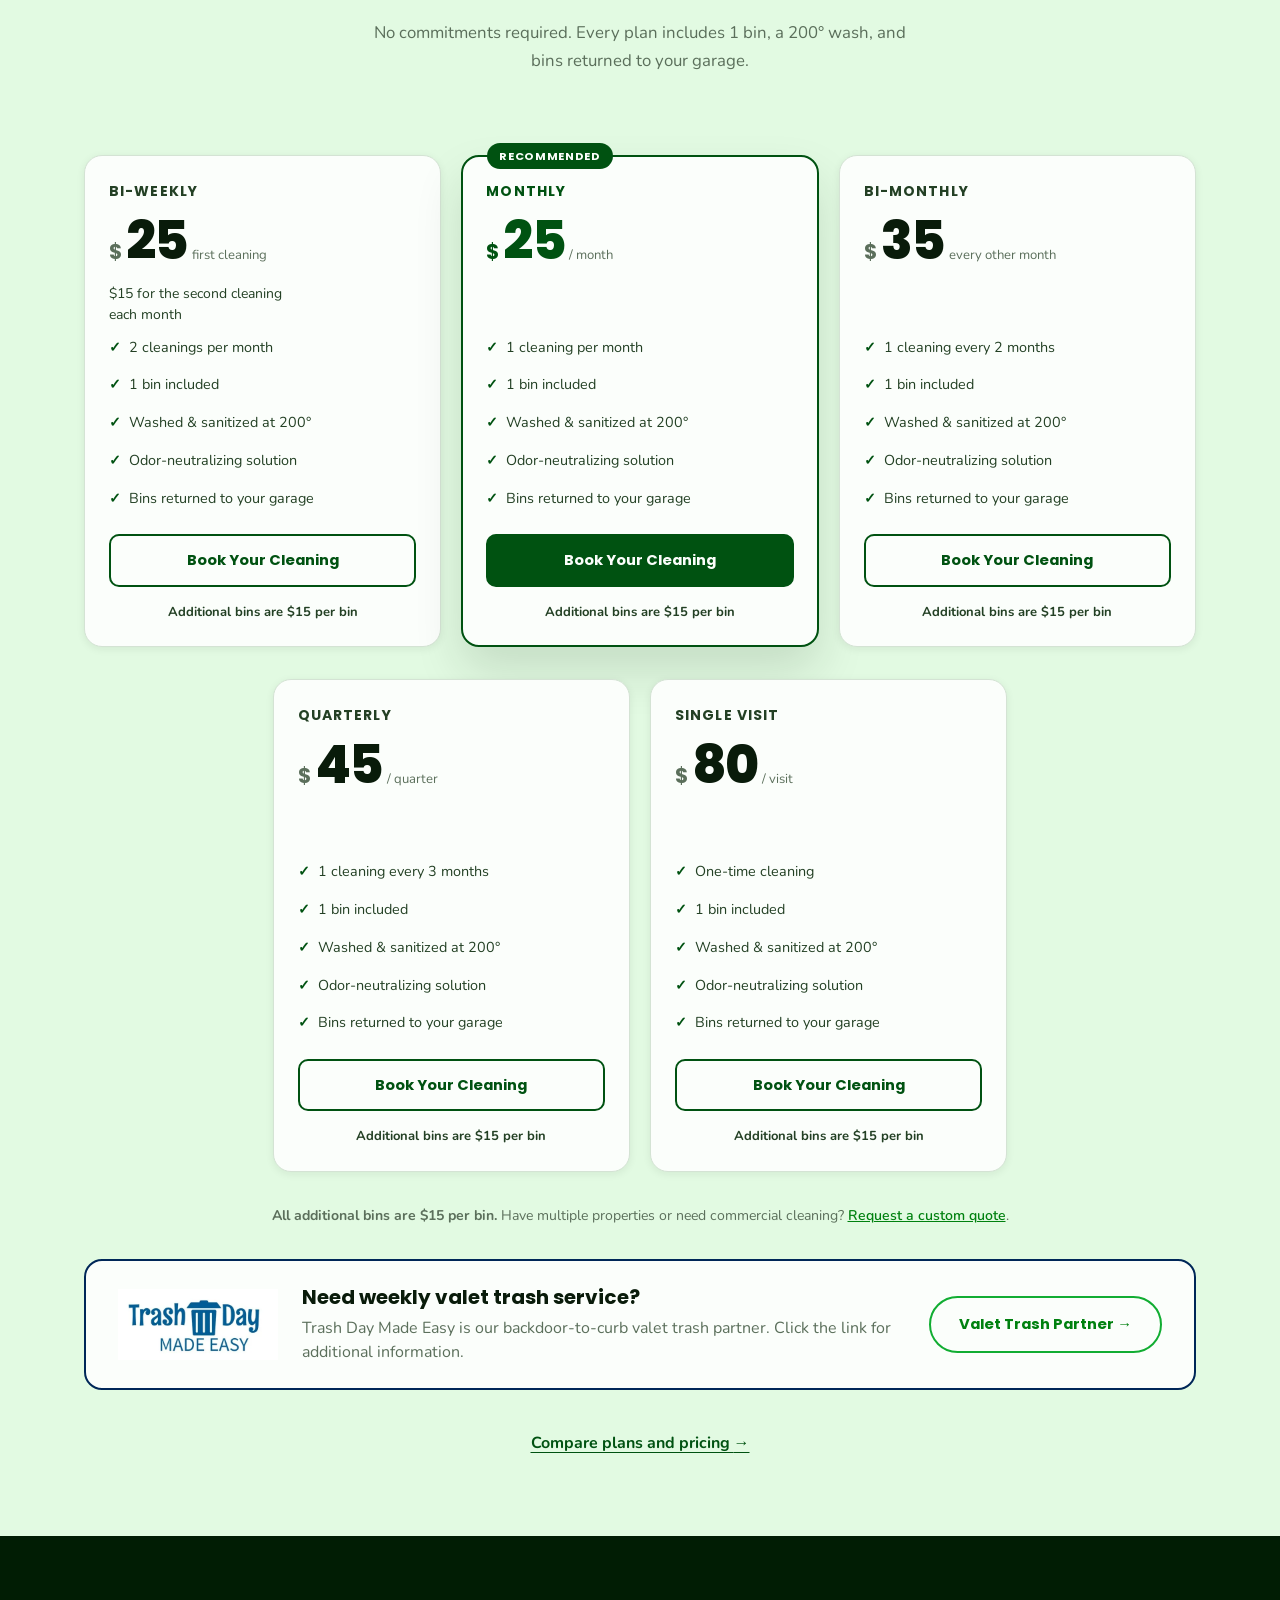
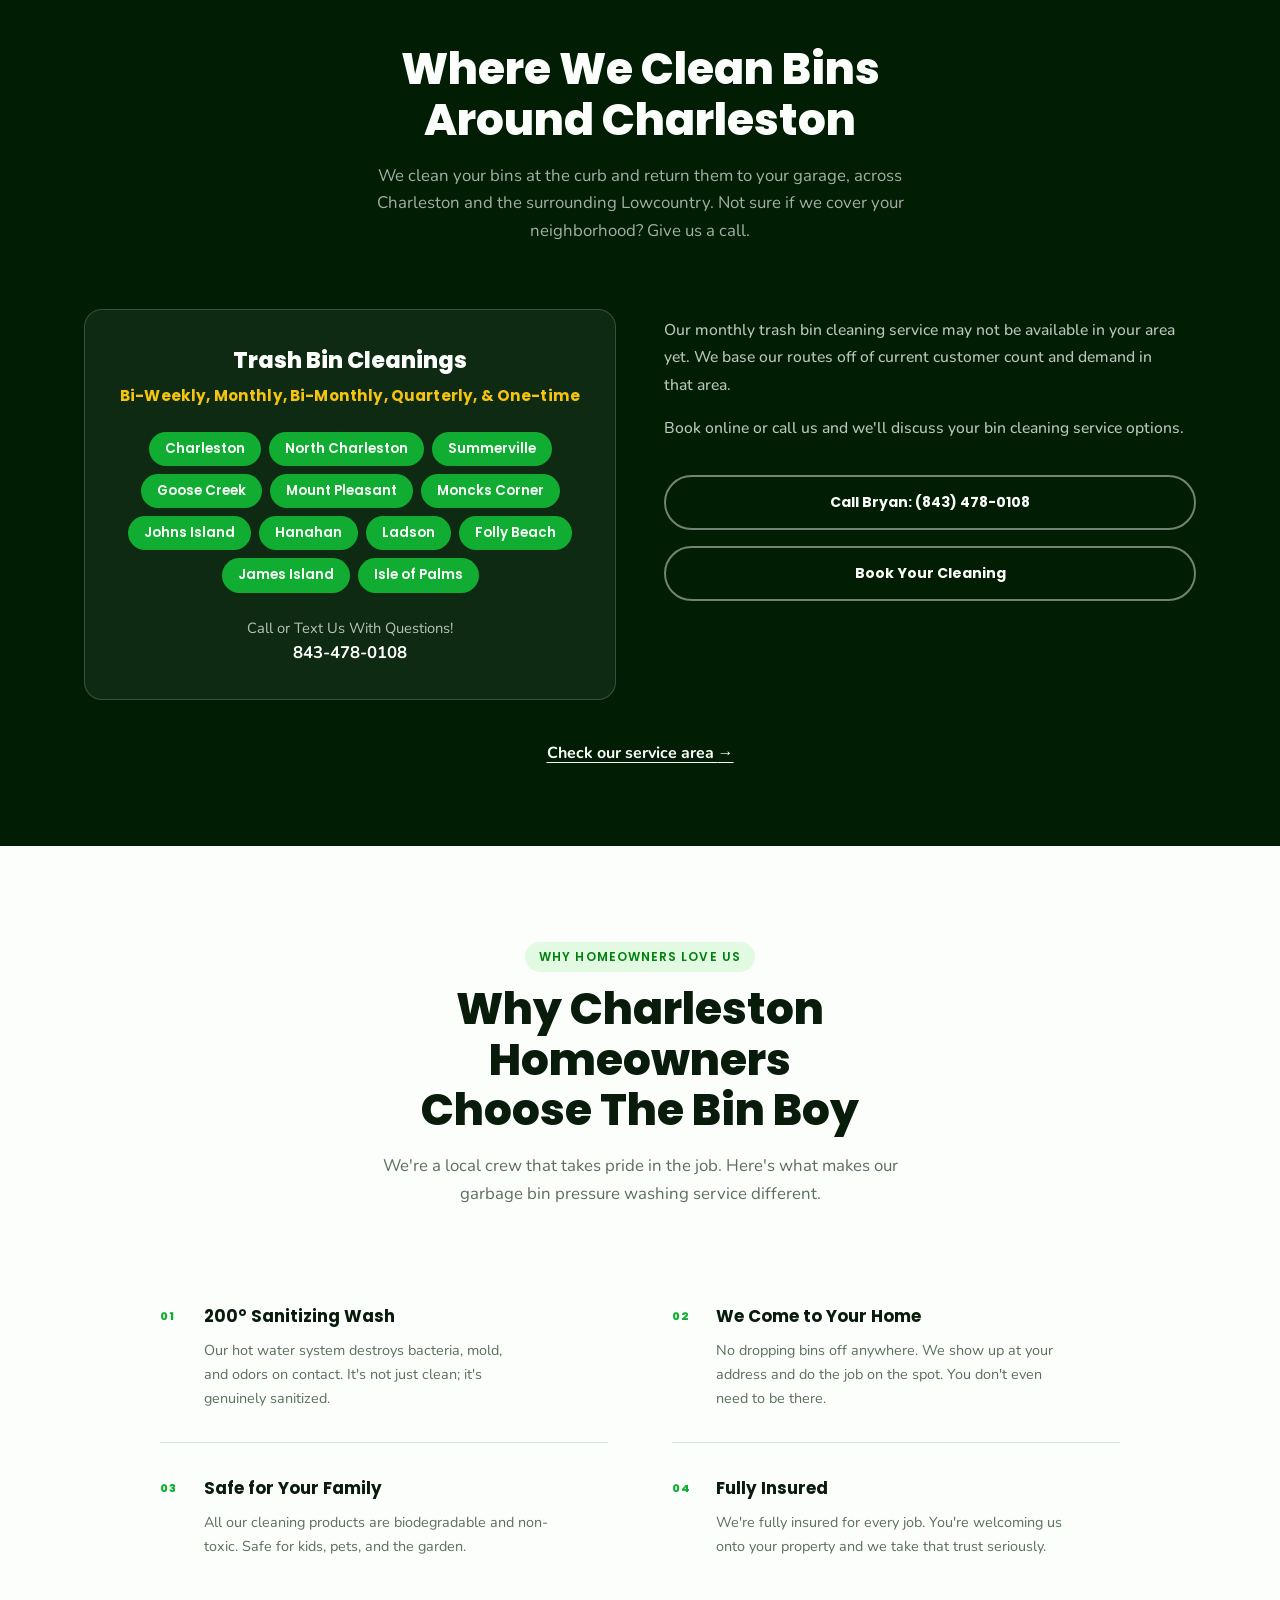
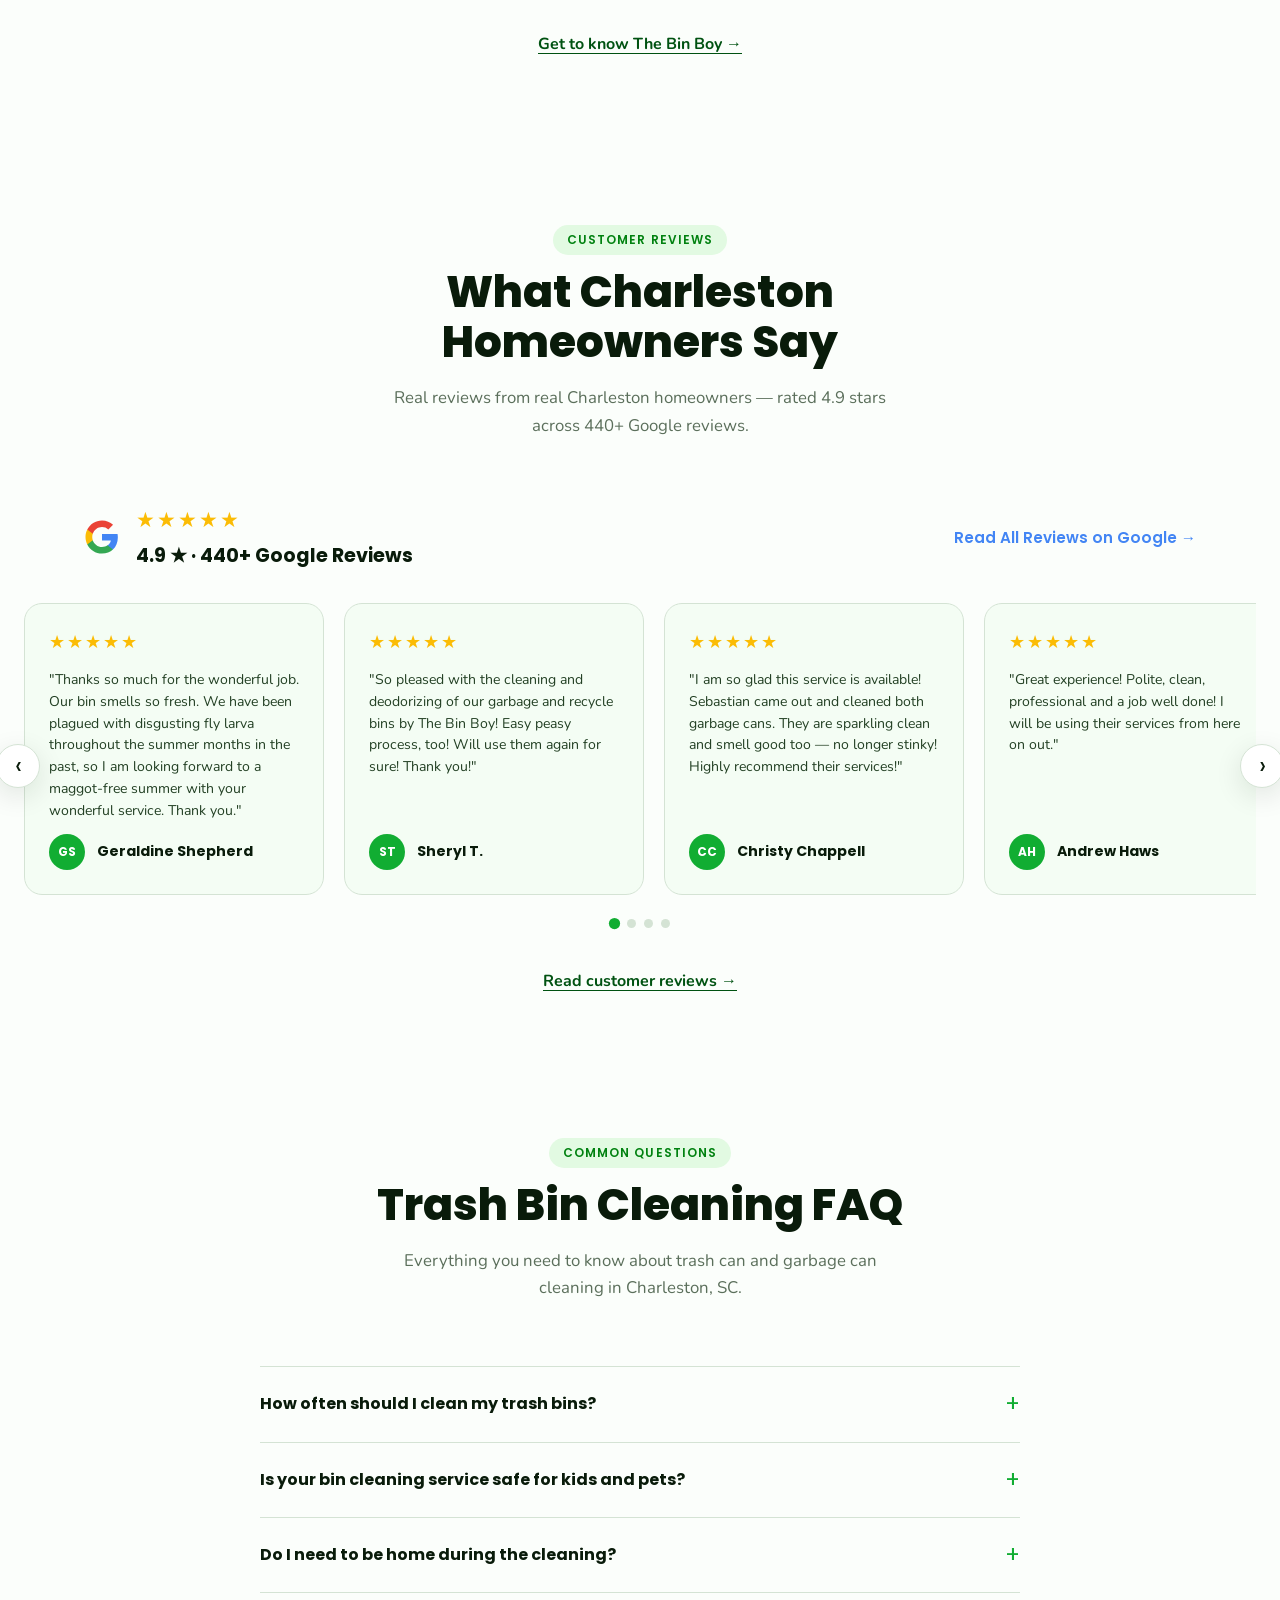
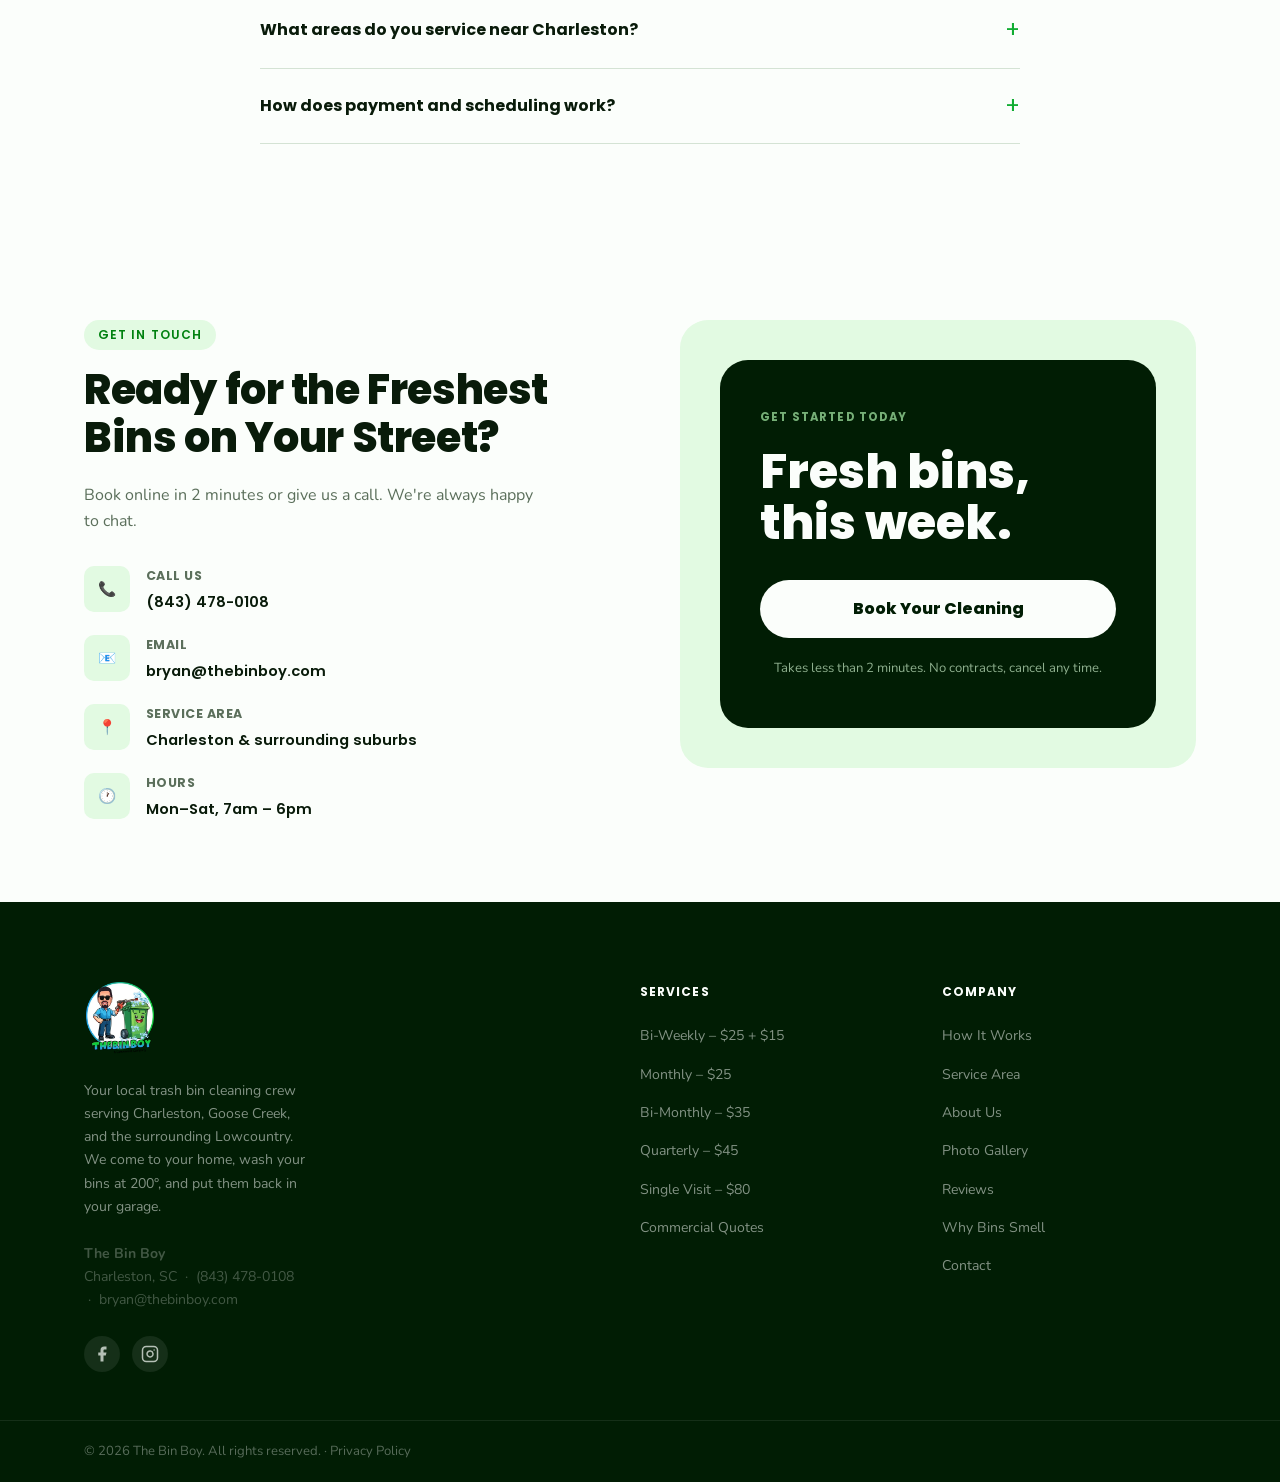
==== commit 59141c8d: "Publish "Why does my trash can smell?" guide New article page (why-does-my-trash-can-smell.html) fro" ====
--- a/index.html
+++ b/index.html
@@ -466,7 +466,7 @@
       <div class="problem__text">
         <span class="section-tag">Sound Familiar, Charleston?</span>
         <h2>Bin day comes and goes.<br />The smell doesn't.</h2>
-        <p>After years of food scraps, liquids, and who-knows-what collecting at the bottom of your bins, a quick rinse just doesn't cut it. Bacteria builds up, odors linger, and let's be honest: nobody actually wants to be the one to deal with it.</p>
+        <p>After years of food scraps, liquids, and who-knows-what collecting at the bottom of your bins, a quick rinse just doesn't cut it. Bacteria builds up, odors linger, and let's be honest: nobody actually wants to be the one to deal with it. <a href="why-does-my-trash-can-smell.html" class="text-link">Why bins keep smelling, and what fixes it</a>.</p>
         <p>That's exactly why we exist. The Bin Boy is your local trash can cleaning crew. We come to your home on a schedule that suits you, hook your bins up to our professional power-wash rig, blast them at <strong>200°</strong> with a specific odor-neutralizing solution, and return them to your garage when we're done.</p>
         <a href="https://clienthub.getjobber.com/hubs/de76b674-b23c-4e12-9114-a51409e7ab45/public/requests/369306/new?source=website" target="_blank" rel="noopener" class="btn btn--primary">Book Your Cleaning</a>
       </div>
@@ -1009,6 +1009,7 @@
           <li><a href="about.html">About Us</a></li>
           <li><a href="photos.html">Photo Gallery</a></li>
           <li><a href="reviews.html">Reviews</a></li>
+          <li><a href="why-does-my-trash-can-smell.html">Why Bins Smell</a></li>
           <li><a href="https://clienthub.getjobber.com/hubs/de76b674-b23c-4e12-9114-a51409e7ab45/public/requests/369306/new?source=website" target="_blank" rel="noopener">Contact</a></li>
         </ul>
       </div>
--- a/styles.css
+++ b/styles.css
@@ -1906,6 +1906,9 @@
 .page-prose > * + h2 { margin-top: var(--sp-12); }
 .page-prose > ul + p { margin-top: var(--sp-5); }
 .page-prose > blockquote { margin: 0 0 var(--sp-5); padding-left: var(--sp-5); border-left: 4px solid var(--green); }
+.page-prose > blockquote p:first-child { font-style: italic; }
+.page-prose > blockquote p + p { margin-top: var(--sp-2); font-size: 0.9rem; }
+.page-prose > picture > img { width: 100%; max-width: 480px; height: auto; border-radius: var(--radius-md); margin-bottom: var(--sp-8); }
 .page-details { background: var(--green-pale); }
 .page-next { background: var(--green-light); }
 .page-next .page-related { margin-top: var(--sp-8); }
